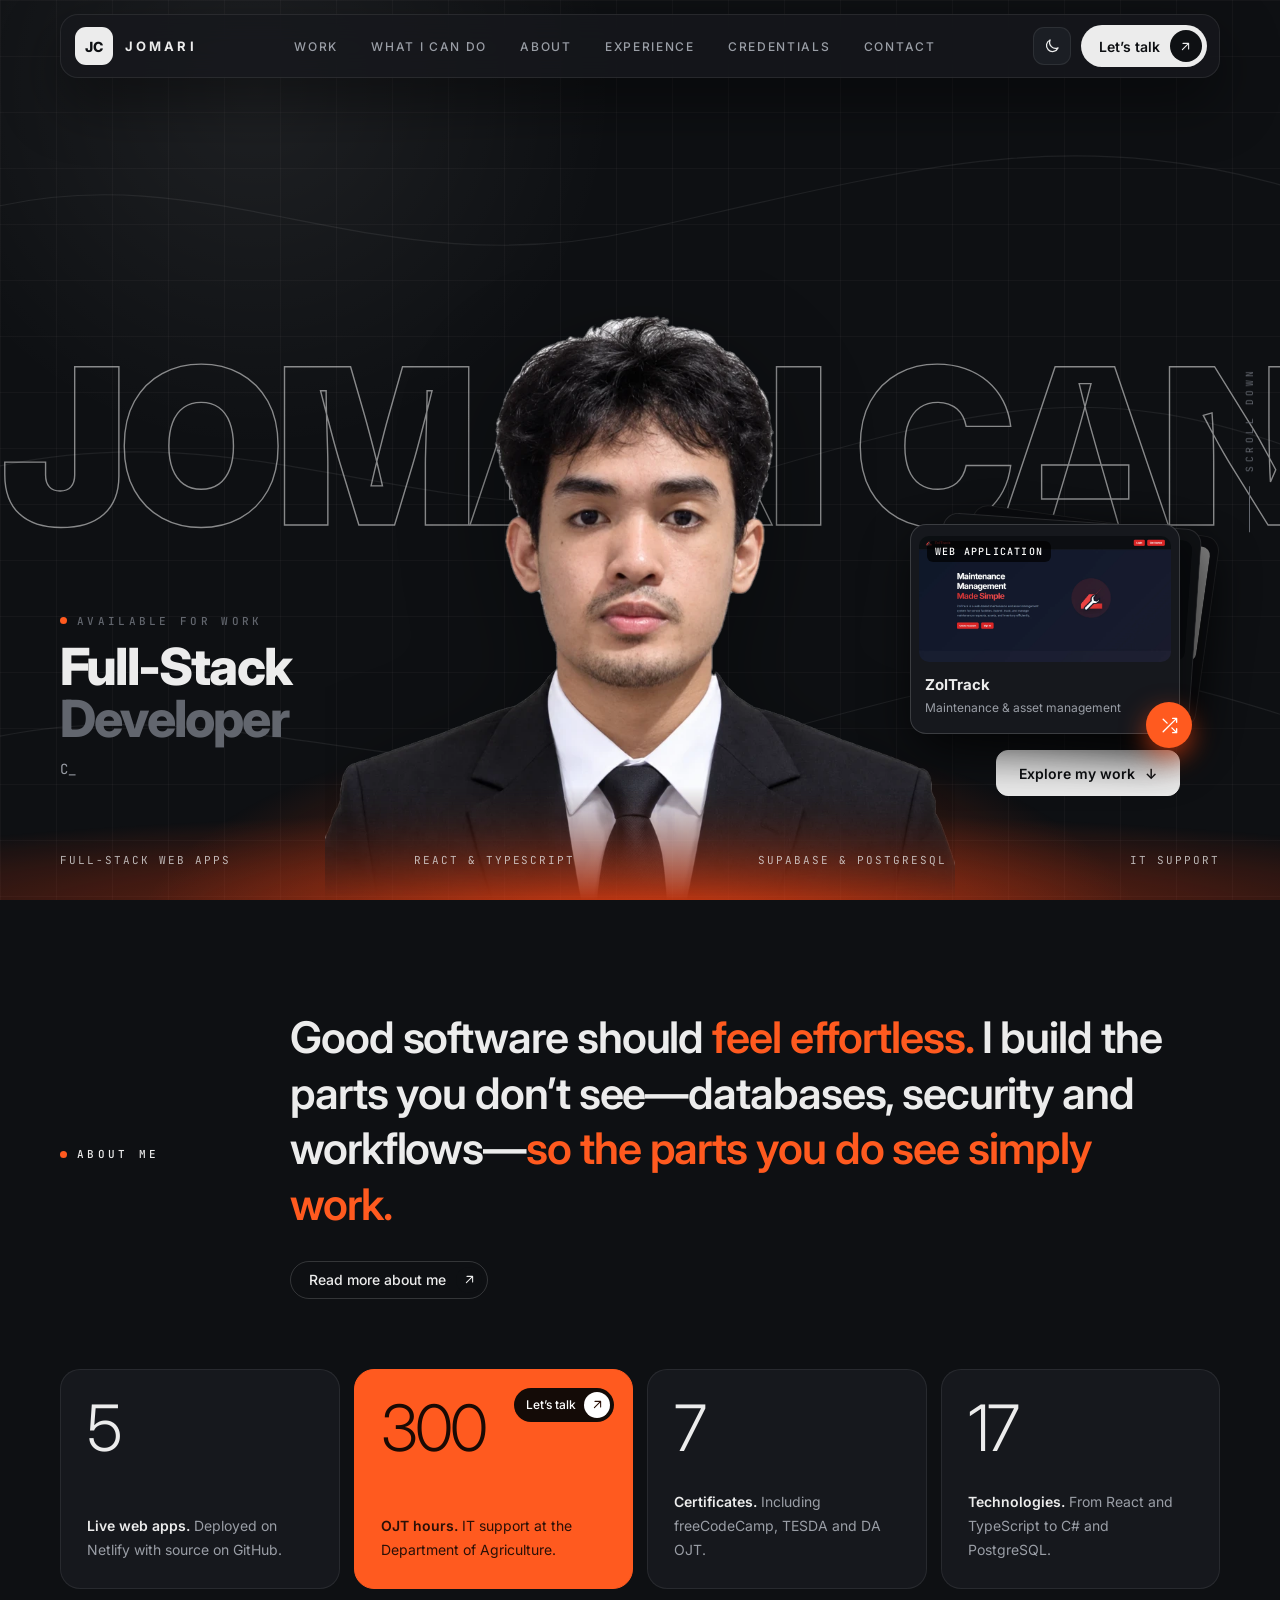
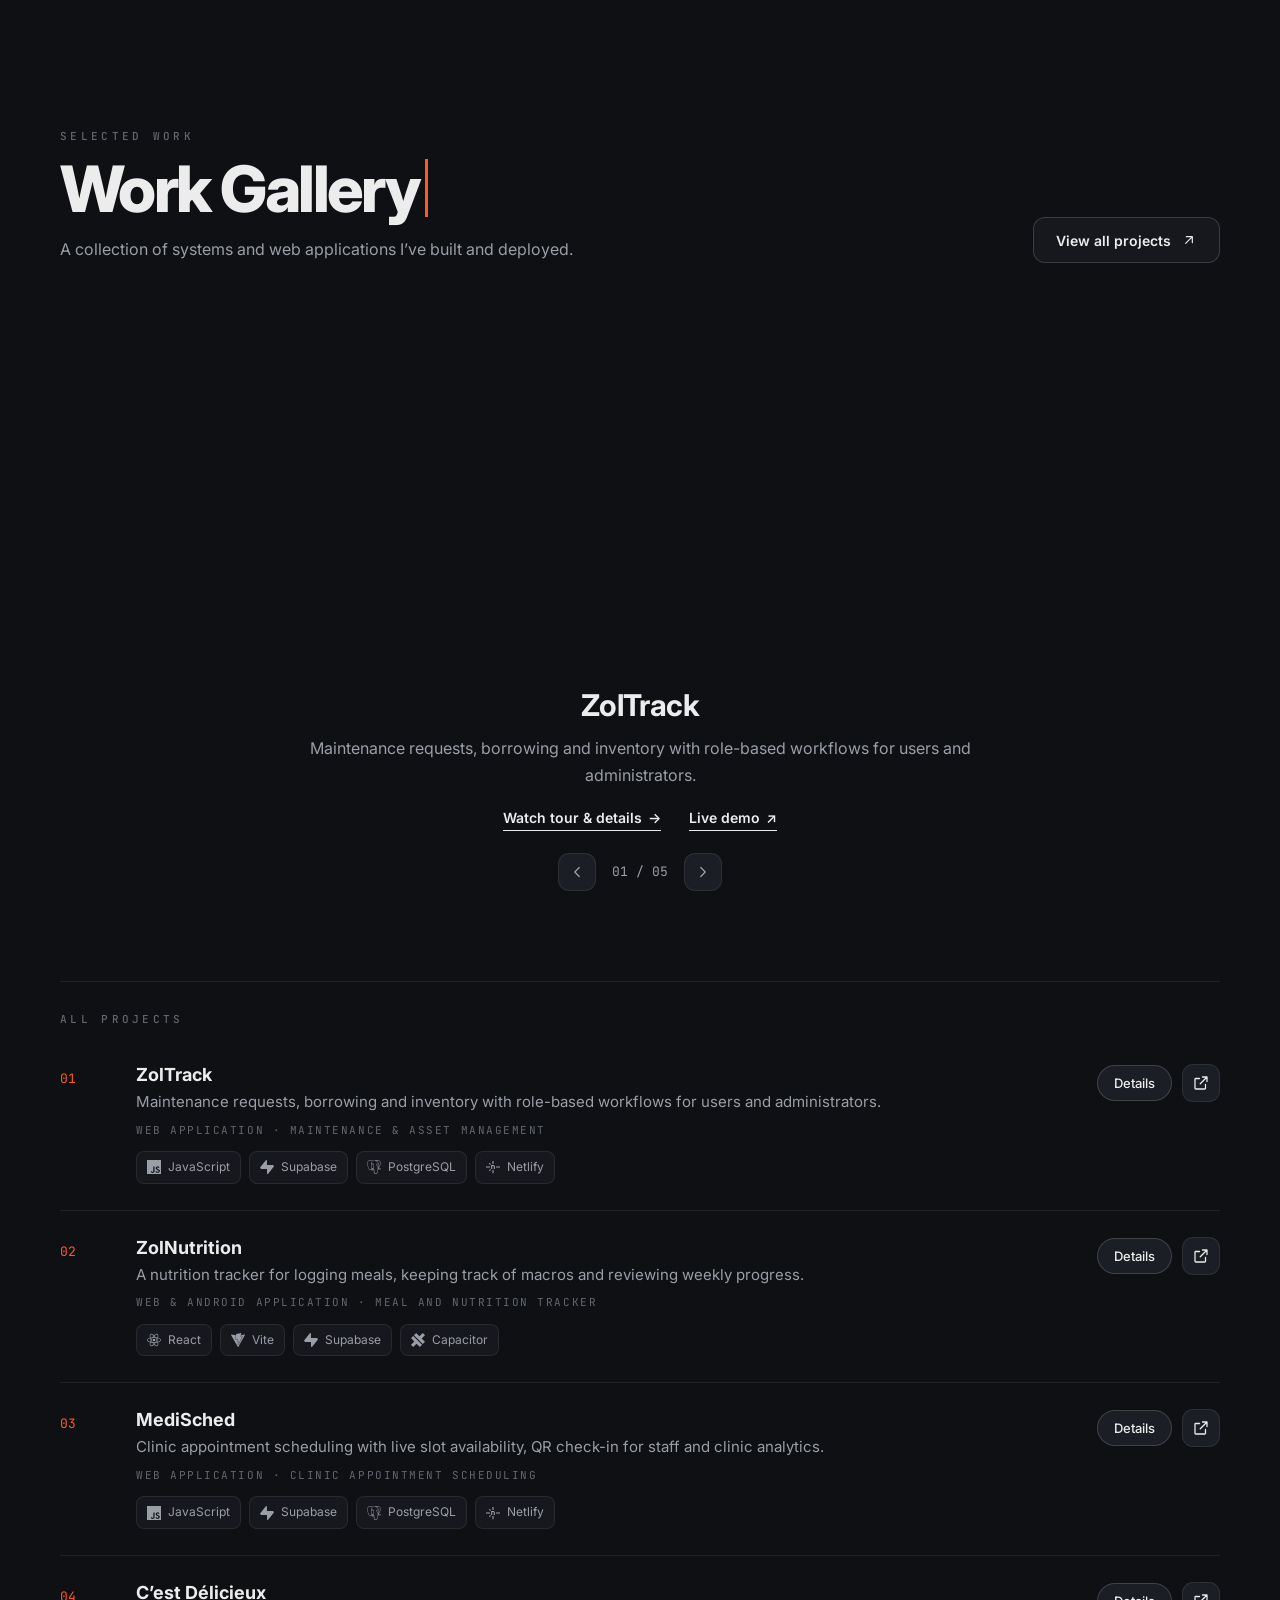
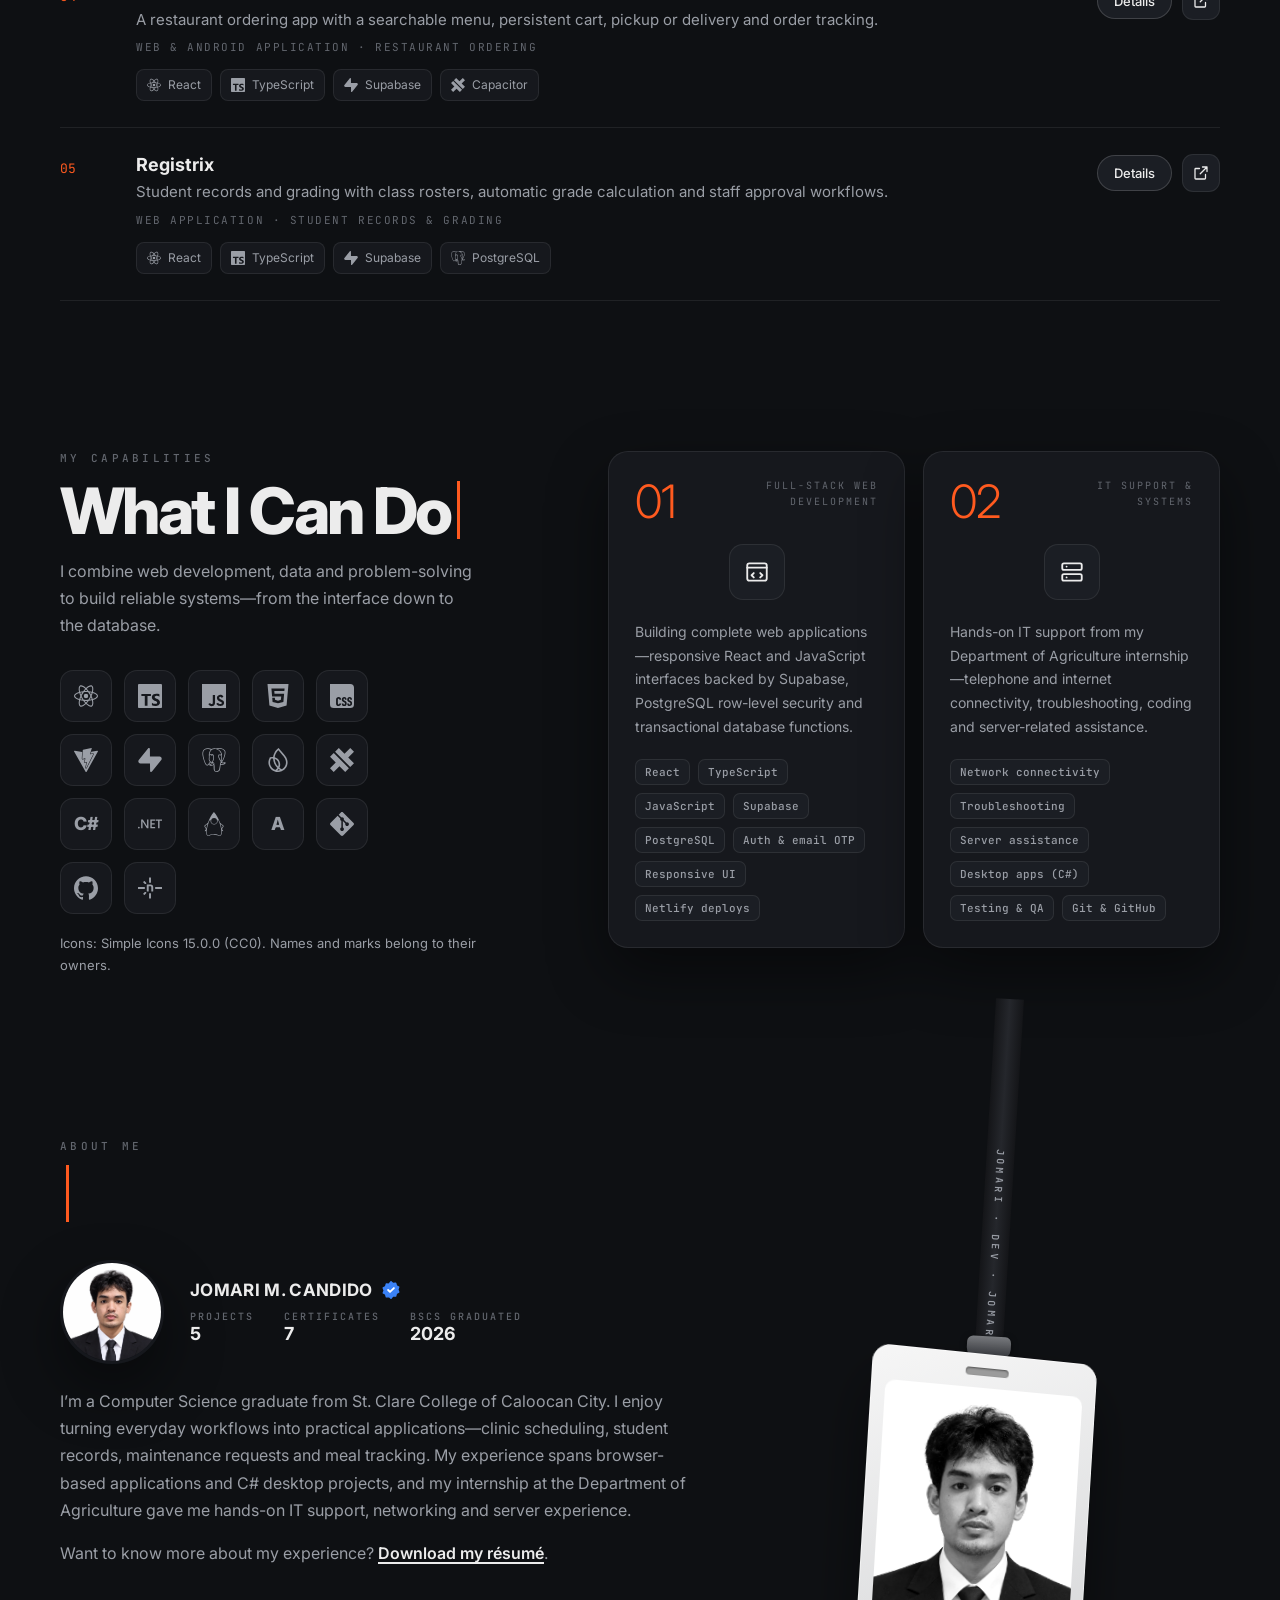
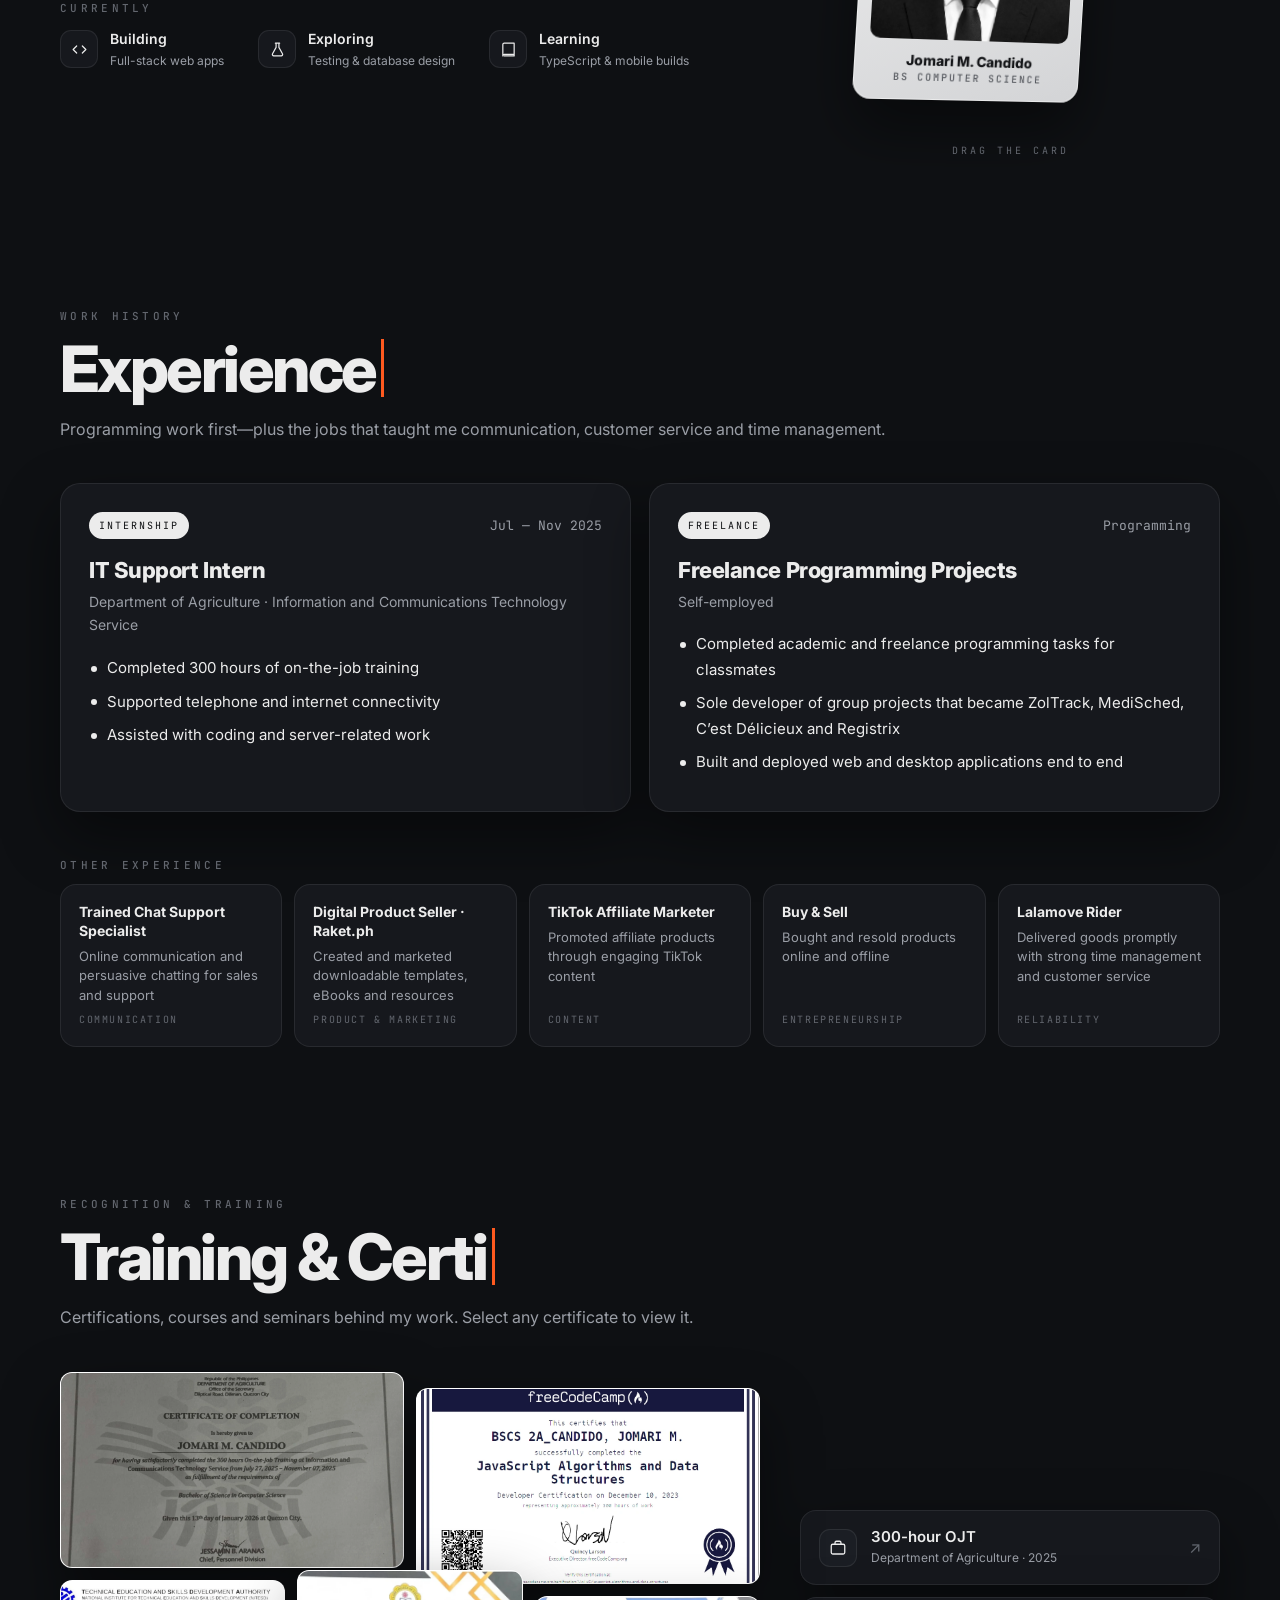
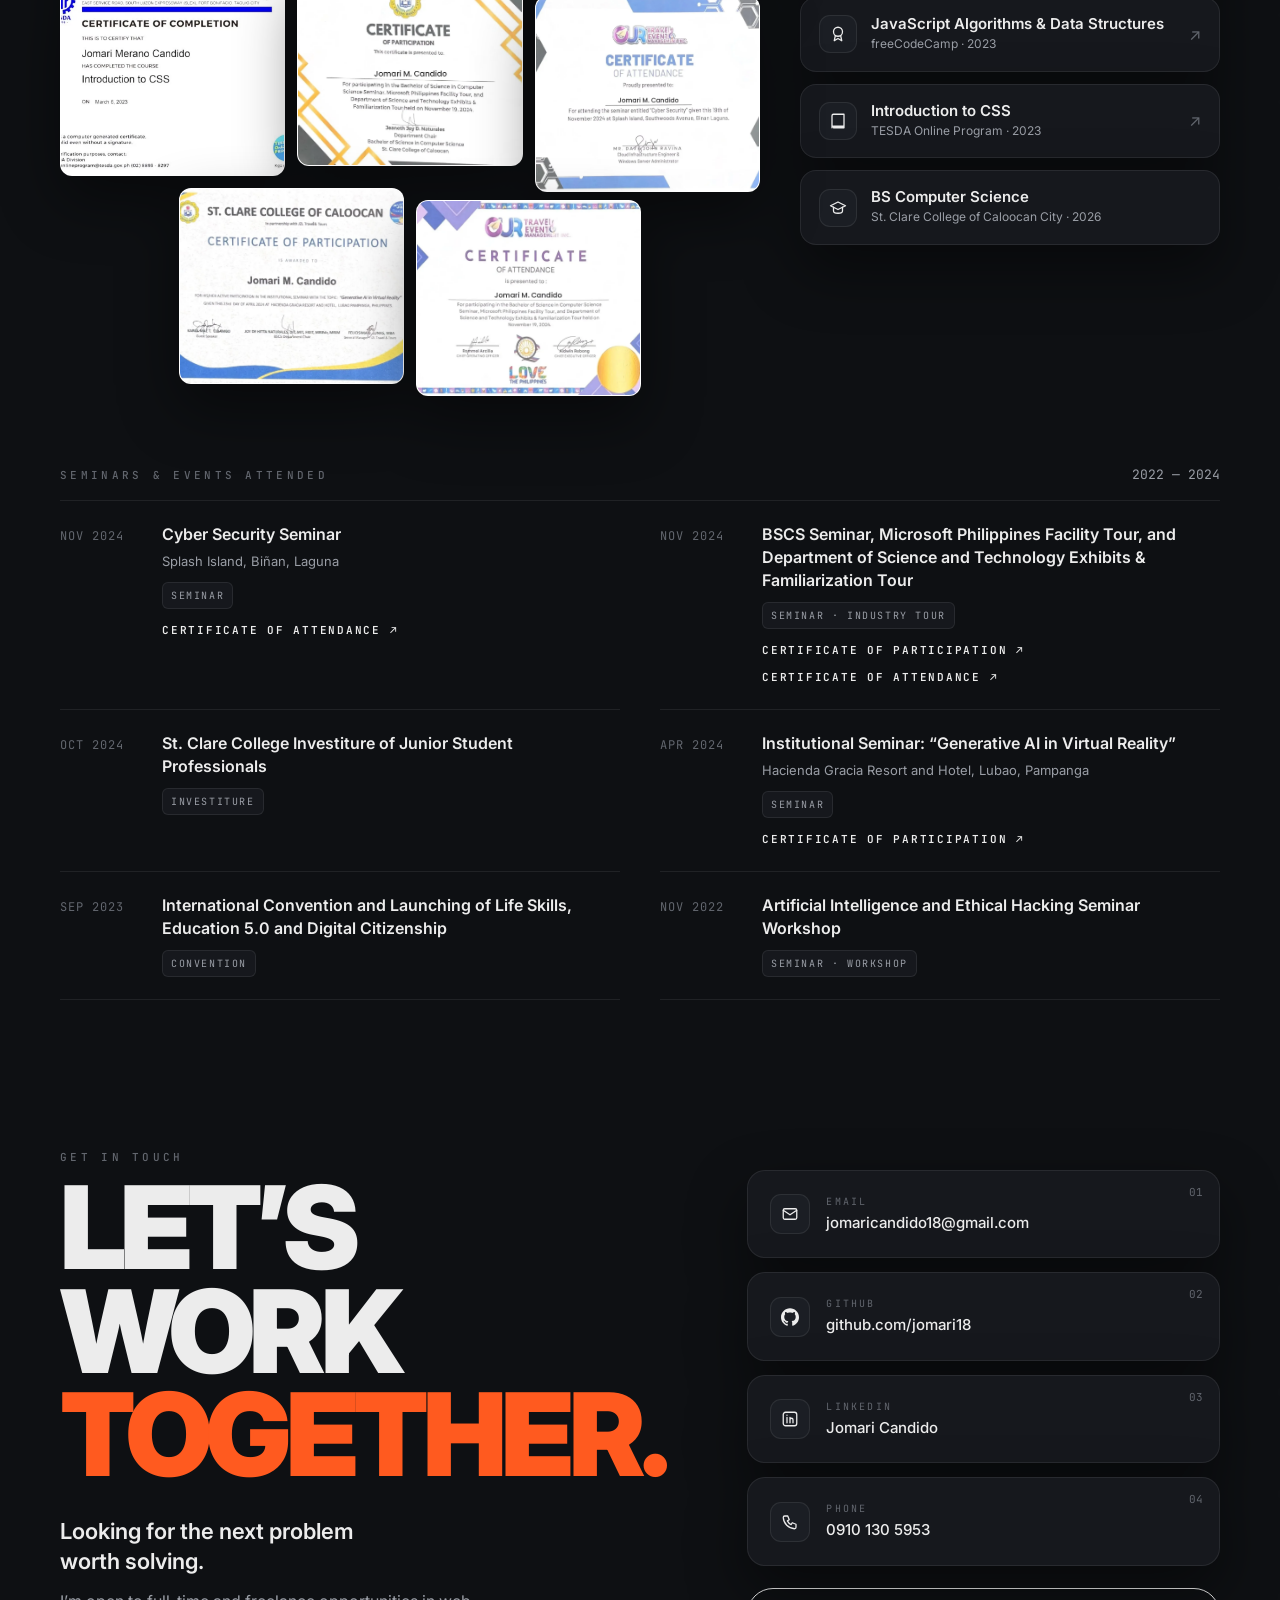
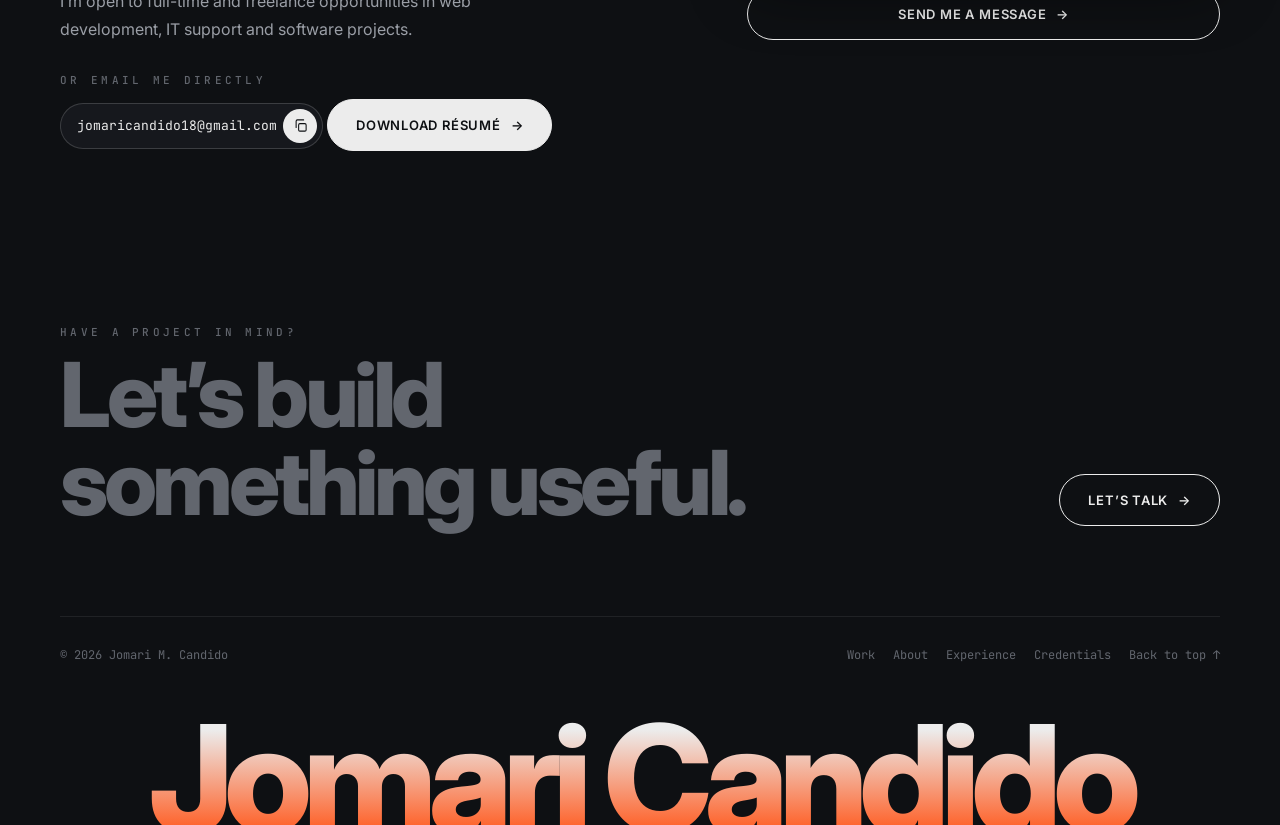
==== index.html @ 3679d5c7 "Mix in third inspiration Orange accent and hero glow, a shuffling project deck in the hero, a statem" ====
<!DOCTYPE html>
<html lang="en" data-theme="dark">
<head>
<meta charset="UTF-8">
<meta name="viewport" content="width=device-width,initial-scale=1">
<meta name="description" content="Jomari M. Candido — Computer Science graduate and full-stack web developer. Explore ZolTrack, ZolNutrition, MediSched, C’est Délicieux and Registrix.">
<meta name="theme-color" content="#0e1013">
<meta property="og:type" content="website">
<meta property="og:url" content="https://jomaricandido.netlify.app/">
<meta property="og:title" content="Jomari M. Candido · Developer Portfolio">
<meta property="og:description" content="Full-stack web developer. Five live web applications built with React, TypeScript, JavaScript and Supabase.">
<meta property="og:image" content="https://jomaricandido.netlify.app/assets/og-image.png">
<meta property="og:image:width" content="1200">
<meta property="og:image:height" content="630">
<meta property="og:image:alt" content="Jomari M. Candido, developer portfolio">
<meta name="twitter:card" content="summary_large_image">
<link rel="canonical" href="https://jomaricandido.netlify.app/">
<title>Jomari Candido · Developer Portfolio</title>
<link rel="icon" type="image/svg+xml" href="data:image/svg+xml,%3Csvg xmlns='http://www.w3.org/2000/svg' viewBox='0 0 64 64'%3E%3Crect width='64' height='64' rx='14' fill='%230e1013'/%3E%3Ctext x='32' y='42' text-anchor='middle' font-family='Arial Black,Arial' font-size='26' font-weight='900' fill='%23ececec'%3EJC%3C/text%3E%3C/svg%3E">
<link rel="preconnect" href="https://fonts.googleapis.com">
<link rel="preconnect" href="https://fonts.gstatic.com" crossorigin>
<link rel="stylesheet" href="https://fonts.googleapis.com/css2?family=Inter:wght@300;400;500;600;700;800;900&family=JetBrains+Mono:wght@400;500;600&display=swap">
<link rel="stylesheet" href="style.css">
<script src="boot.js"></script>
<script src="main.js" defer></script>
</head>
<body>
<a class="skip" href="#main">Skip to content</a>

<div class="intro" id="intro" aria-hidden="true">
  <div class="intro-icons">
    <span><svg viewBox="0 0 24 24"><path d="m8 7-5 5 5 5M16 7l5 5-5 5"/></svg></span>
    <span><svg viewBox="0 0 24 24"><circle cx="12" cy="8" r="4"/><path d="M4 21a8 8 0 0 1 16 0"/></svg></span>
    <span><svg viewBox="0 0 24 24"><circle cx="12" cy="12" r="9"/><path d="M3 12h18M12 3a14 14 0 0 1 0 18M12 3a14 14 0 0 0 0 18"/></svg></span>
  </div>
  <p class="intro-word">Welcome</p>
</div>

<div class="backdrop" aria-hidden="true">
  <svg class="waves" viewBox="0 0 1440 900" preserveAspectRatio="none">
    <path d="M-20 210C240 150 420 290 720 230S1200 120 1460 190"/>
    <path d="M-20 470C300 400 520 560 820 480S1240 380 1460 450"/>
    <path d="M-20 740C260 680 520 820 840 740S1220 650 1460 720"/>
  </svg>
</div>

<header class="nav-wrap">
  <nav class="nav" aria-label="Main navigation">
    <a class="brand" href="#home" aria-label="Jomari Candido, home"><span class="brand-mark">JC</span><span class="brand-name">Jomari</span></a>
    <div class="nav-links" id="nav-links">
      <a href="#work" data-nav="work">Work</a>
      <a href="#skills" data-nav="skills">What I Can Do</a>
      <a href="#about" data-nav="about">About</a>
      <a href="#experience" data-nav="experience">Experience</a>
      <a href="#credentials" data-nav="credentials">Credentials</a>
      <a href="#contact" data-nav="contact">Contact</a>
    </div>
    <div class="nav-actions">
      <button class="icon-btn" id="theme-toggle" type="button" aria-label="Switch to light theme">
        <svg class="sun" viewBox="0 0 24 24" aria-hidden="true"><circle cx="12" cy="12" r="4"/><path d="M12 2v2M12 20v2M4.9 4.9l1.4 1.4M17.7 17.7l1.4 1.4M2 12h2M20 12h2M4.9 19.1l1.4-1.4M17.7 6.3l1.4-1.4"/></svg>
        <svg class="moon" viewBox="0 0 24 24" aria-hidden="true"><path d="M20 14.5A8 8 0 0 1 9.5 4a8 8 0 1 0 10.5 10.5z"/></svg>
      </button>
      <button class="talk-btn" type="button" data-open-message>Let’s talk <span class="talk-arrow" aria-hidden="true"><svg viewBox="0 0 24 24"><path d="M7 17 17 7M8 7h9v9"/></svg></span></button>
      <button class="icon-btn menu-btn" id="menu-toggle" type="button" aria-label="Open menu" aria-expanded="false" aria-controls="nav-links"><svg viewBox="0 0 24 24" aria-hidden="true"><path d="M4 7h16M4 12h16M4 17h16"/></svg></button>
    </div>
  </nav>
</header>

<main id="main">

<section id="home" class="hero">
  <div class="marquee" aria-hidden="true">
    <div class="marquee-track"><span>JOMARI CANDIDO · FULL-STACK DEVELOPER · </span><span>JOMARI CANDIDO · FULL-STACK DEVELOPER · </span></div>
  </div>
  <img class="hero-portrait" src="assets/portrait-cutout.webp" width="900" height="900" alt="Portrait of Jomari Candido in formal attire" fetchpriority="high">
  <div class="hero-text">
    <p class="eyebrow status"><span class="dot" aria-hidden="true"></span>Available for work</p>
    <h1>Full-Stack<br><span class="dim">Developer</span></h1>
    <p class="typing mono" aria-label="Computer Science graduate"><span id="typed">Computer Science graduate</span><span class="caret" aria-hidden="true">_</span></p>
  </div>
  <div class="hero-side">
    <div class="deck" id="deck" aria-label="Featured projects">
      <div class="deck-stack" id="deck-stack"></div>
      <button class="deck-shuffle" type="button" id="deck-shuffle" aria-label="Show next project"><svg viewBox="0 0 24 24" aria-hidden="true"><path d="M16 3h5v5M4 20 21 3M21 16v5h-5M15 15l6 6M4 4l5 5"/></svg></button>
    </div>
    <a class="btn primary" href="#work">Explore my work <span aria-hidden="true">↓</span></a>
  </div>
  <ul class="hero-tags mono" aria-label="What I do">
    <li>Full-stack web apps</li><li>React &amp; TypeScript</li><li>Supabase &amp; PostgreSQL</li><li>IT support</li>
  </ul>
  <a class="scroll-down mono" href="#statement">Scroll down</a>
</section>

<section id="statement" class="statement wrap" aria-labelledby="statement-title">
  <div class="statement-grid">
    <p class="eyebrow dot-label"><span class="accent-dot" aria-hidden="true"></span>About me</p>
    <div>
      <h2 id="statement-title" class="statement-text reveal">Good software should <em>feel effortless.</em> I build the parts you don’t see—databases, security and workflows—<em>so the parts you do see simply work.</em></h2>
      <a class="pill-link reveal" href="#about">Read more about me <span class="talk-arrow small-arrow" aria-hidden="true"><svg viewBox="0 0 24 24"><path d="M7 17 17 7M8 7h9v9"/></svg></span></a>
    </div>
  </div>
  <div class="stat-tiles">
    <div class="tile reveal"><strong data-count="5">5</strong><span><b>Live web apps.</b> Deployed on Netlify with source on GitHub.</span></div>
    <div class="tile hot reveal"><strong data-count="300">300</strong><span><b>OJT hours.</b> IT support at the Department of Agriculture.</span><button class="tile-talk" type="button" data-open-message>Let’s talk <span class="talk-arrow small-arrow" aria-hidden="true"><svg viewBox="0 0 24 24"><path d="M7 17 17 7M8 7h9v9"/></svg></span></button></div>
    <div class="tile reveal"><strong data-count="7">7</strong><span><b>Certificates.</b> Including freeCodeCamp, TESDA and DA OJT.</span></div>
    <div class="tile reveal"><strong data-count="17">17</strong><span><b>Technologies.</b> From React and TypeScript to C# and PostgreSQL.</span></div>
  </div>
</section>

<section id="work" class="section wrap">
  <div class="head-row">
    <div>
      <p class="eyebrow">Selected work</p>
      <h2 class="type-title" data-type>Work Gallery</h2>
      <p class="muted">A collection of systems and web applications I’ve built and deployed.</p>
    </div>
    <a class="btn" href="#all-projects">View all projects <svg viewBox="0 0 24 24" aria-hidden="true"><path d="M7 17 17 7M8 7h9v9"/></svg></a>
  </div>

  <div class="coverflow" id="coverflow" role="region" aria-roledescription="carousel" aria-label="Featured projects">
    <div class="cf-stage" id="cf-stage" role="group" aria-label="Choose a project">
      <button type="button" class="cf-card" data-index="0" aria-label="Show ZolTrack"><img src="assets/projects/zoltrack.webp" width="1600" height="800" alt=""></button>
      <button type="button" class="cf-card" data-index="1" aria-label="Show ZolNutrition"><img src="assets/projects/zolnutrition.webp" width="1600" height="800" alt=""></button>
      <button type="button" class="cf-card" data-index="2" aria-label="Show MediSched"><img src="assets/projects/medisched.webp" width="1600" height="800" alt=""></button>
      <button type="button" class="cf-card" data-index="3" aria-label="Show C’est Délicieux"><img src="assets/projects/cest-delicieux.webp" width="1600" height="800" alt=""></button>
      <button type="button" class="cf-card" data-index="4" aria-label="Show Registrix"><img src="assets/projects/registrix.webp" width="1600" height="800" alt=""></button>
    </div>
    <div class="cf-info" aria-live="polite">
      <h3 id="cf-title">ZolTrack</h3>
      <p id="cf-summary">Maintenance requests, borrowing and inventory with role-based workflows for users and administrators.</p>
      <div class="cf-actions">
        <button class="text-btn" type="button" id="cf-details">Watch tour &amp; details <span aria-hidden="true">→</span></button>
        <a class="text-btn" id="cf-live" href="https://zoltrack.netlify.app" target="_blank" rel="noopener">Live demo <span aria-hidden="true">↗</span></a>
      </div>
      <div class="cf-nav"><button type="button" class="icon-btn" id="cf-prev" aria-label="Previous project"><svg viewBox="0 0 24 24" aria-hidden="true"><path d="m15 6-6 6 6 6"/></svg></button><span class="mono" id="cf-count">01 / 05</span><button type="button" class="icon-btn" id="cf-next" aria-label="Next project"><svg viewBox="0 0 24 24" aria-hidden="true"><path d="m9 6 6 6-6 6"/></svg></button></div>
    </div>
  </div>

  <div class="project-list" id="all-projects">
    <p class="eyebrow">All projects</p>

    <article class="project-row" data-project="zoltrack" data-video="assets/videos/zoltrack.webm">
      <span class="row-num mono">01</span>
      <div class="row-body">
        <h3>ZolTrack</h3>
        <p class="row-summary">Maintenance requests, borrowing and inventory with role-based workflows for users and administrators.</p>
        <p class="row-meta mono">Web application · Maintenance &amp; asset management</p>
        <ul class="row-tech" aria-label="Technologies"><li><span class="icon" data-icon="javascript"></span>JavaScript</li><li><span class="icon" data-icon="supabase"></span>Supabase</li><li><span class="icon" data-icon="postgresql"></span>PostgreSQL</li><li><span class="icon" data-icon="netlify"></span>Netlify</li></ul>
      </div>
      <div class="row-actions"><button class="pill-btn" type="button" data-details>Details</button><a class="icon-btn" href="https://zoltrack.netlify.app" target="_blank" rel="noopener" aria-label="Open ZolTrack live demo"><svg viewBox="0 0 24 24" aria-hidden="true"><path d="M14 4h6v6M20 4l-9 9M18 14v5a1 1 0 0 1-1 1H5a1 1 0 0 1-1-1V7a1 1 0 0 1 1-1h5"/></svg></a></div>
      <template>
        <img src="assets/projects/zoltrack.webp" alt="ZolTrack maintenance and asset management landing page">
        <p class="detail-kicker">Web application · Maintenance &amp; asset management</p>
        <div class="case"><h4>The problem</h4><p>School facilities tracked maintenance requests, borrowed equipment and inventory informally, so it was hard to see what was pending, who had which item and how much stock was left.</p></div>
        <div class="case"><h4>What I built</h4><p>A role-based web system for users, admins and super admins: maintenance requests with server-generated IDs, inventory and borrowing with approval and return handling, in-app notifications, an audit log, dashboard charts and CSV reports.</p></div>
        <div class="case"><h4>The hard part</h4><p>Keeping stock correct. Completing a maintenance job and deducting the parts it used happen in one atomic PostgreSQL function, admin actions are re-checked on the server with row-level security, and verification documents live in a private storage bucket.</p></div>
        <div class="case"><h4>Result</h4><p>It started as FixIt Clare, the group thesis project I developed alone at St. Clare College, and is now ZolTrack v9—live with email OTP sign-up, account approval and code-based password recovery.</p></div>
        <ul data-features><li>Role-based workflows for User, Admin and Super Admin accounts</li><li>Maintenance request tracking and inventory &amp; borrowing workflows</li><li>Account approvals with email OTP and code-based password recovery</li><li>Private verification-document storage with controlled access</li></ul>
        <ul data-tech><li>JavaScript</li><li>Supabase</li><li>PostgreSQL</li><li>Netlify</li></ul>
        <p data-links><a href="https://zoltrack.netlify.app">Live demo</a><a href="https://github.com/jomari18/zoltrack">Source code</a></p>
      </template>
    </article>

    <article class="project-row" data-project="zolnutrition" data-video="assets/videos/zolnutrition.webm">
      <span class="row-num mono">02</span>
      <div class="row-body">
        <h3>ZolNutrition</h3>
        <p class="row-summary">A nutrition tracker for logging meals, keeping track of macros and reviewing weekly progress.</p>
        <p class="row-meta mono">Web &amp; Android application · Meal and nutrition tracker</p>
        <ul class="row-tech" aria-label="Technologies"><li><span class="icon" data-icon="react"></span>React</li><li><span class="icon" data-icon="vite"></span>Vite</li><li><span class="icon" data-icon="supabase"></span>Supabase</li><li><span class="icon" data-icon="capacitor"></span>Capacitor</li></ul>
      </div>
      <div class="row-actions"><button class="pill-btn" type="button" data-details>Details</button><a class="icon-btn" href="https://zolnutrition.netlify.app" target="_blank" rel="noopener" aria-label="Open ZolNutrition live demo"><svg viewBox="0 0 24 24" aria-hidden="true"><path d="M14 4h6v6M20 4l-9 9M18 14v5a1 1 0 0 1-1 1H5a1 1 0 0 1-1-1V7a1 1 0 0 1 1-1h5"/></svg></a></div>
      <template>
        <img src="assets/projects/zolnutrition.webp" alt="ZolNutrition meal tracker sign-in page">
        <p class="detail-kicker">Web &amp; Android application · Meal and nutrition tracker</p>
        <div class="case"><h4>The problem</h4><p>General calorie apps did not fit a training routine, where targets differ between training days and rest days and progress is judged week by week.</p></div>
        <div class="case"><h4>What I built</h4><p>A React and Vite tracker with daily calorie and macro targets, meal logging, saved meals, food search, a seven-day review and weight trends—plus an Android build packaged with Capacitor.</p></div>
        <div class="case"><h4>The hard part</h4><p>Keeping the numbers honest: targets switch between training and rest days, unlogged days show a dash instead of zero, and averages count only the days that were actually logged.</p></div>
        <div class="case"><h4>Result</h4><p>A live web app and Android build with OTP sign-up and password recovery, covered by 37 automated tests and 28 browser checks for the recovery flow.</p></div>
        <ul data-features><li>Meal logging and saved meals</li><li>Training and rest-day calorie and macro targets</li><li>Seven-day review with weight trends</li><li>Desktop sidebar and mobile bottom navigation</li></ul>
        <ul data-tech><li>React</li><li>Vite</li><li>Supabase</li><li>Capacitor</li></ul>
        <p data-links><a href="https://zolnutrition.netlify.app">Live demo</a><a href="https://github.com/jomari18/zolnutrition">Source code</a></p>
      </template>
    </article>

    <article class="project-row" data-project="medisched" data-video="assets/videos/medisched.webm">
      <span class="row-num mono">03</span>
      <div class="row-body">
        <h3>MediSched</h3>
        <p class="row-summary">Clinic appointment scheduling with live slot availability, QR check-in for staff and clinic analytics.</p>
        <p class="row-meta mono">Web application · Clinic appointment scheduling</p>
        <ul class="row-tech" aria-label="Technologies"><li><span class="icon" data-icon="javascript"></span>JavaScript</li><li><span class="icon" data-icon="supabase"></span>Supabase</li><li><span class="icon" data-icon="postgresql"></span>PostgreSQL</li><li><span class="icon" data-icon="netlify"></span>Netlify</li></ul>
      </div>
      <div class="row-actions"><button class="pill-btn" type="button" data-details>Details</button><a class="icon-btn" href="https://mymedisched.netlify.app" target="_blank" rel="noopener" aria-label="Open MediSched live demo"><svg viewBox="0 0 24 24" aria-hidden="true"><path d="M14 4h6v6M20 4l-9 9M18 14v5a1 1 0 0 1-1 1H5a1 1 0 0 1-1-1V7a1 1 0 0 1 1-1h5"/></svg></a></div>
      <template>
        <img src="assets/projects/medisched.webp" alt="MediSched clinic appointment landing page with a calendar and stethoscope">
        <p class="detail-kicker">Web application · Clinic appointment scheduling</p>
        <div class="case"><h4>The problem</h4><p>Hand-booked clinic appointments risk double bookings, and staff need a reliable way to know which patients have actually arrived.</p></div>
        <div class="case"><h4>What I built</h4><p>Patient booking with live available slots, history and cancellation, plus a private staff workspace with the daily schedule, QR check-in, consultation progress and clinic analytics. Confirmation emails are sent from a Supabase Edge Function.</p></div>
        <div class="case"><h4>The hard part</h4><p>Preventing double bookings even when two people book the same slot at the same moment. A PostgreSQL exclusion constraint rejects overlapping visits per doctor, clinic hours are enforced in the database, and retries reuse a request ID so a lost response never creates a duplicate.</p></div>
        <div class="case"><h4>Result</h4><p>Rebuilt from the original Firebase academic project—which I developed alone—into a live Supabase app with 59 unit tests plus PostgreSQL integration tests.</p></div>
        <ul data-features><li>Available slots, booking, history and cancellation</li><li>Expiring QR passes with staff camera or manual check-in</li><li>Staff schedule, consultation progress and clinic analytics</li><li>Email OTP sign-up and password recovery</li></ul>
        <ul data-tech><li>JavaScript</li><li>Supabase</li><li>PostgreSQL</li><li>Edge Functions</li><li>Netlify</li></ul>
        <p data-links><a href="https://mymedisched.netlify.app">Live demo</a><a href="https://github.com/jomari18/MediSched">Source code</a></p>
      </template>
    </article>

    <article class="project-row" data-project="cest-delicieux" data-video="assets/videos/cestdelicieux.webm">
      <span class="row-num mono">04</span>
      <div class="row-body">
        <h3>C’est Délicieux</h3>
        <p class="row-summary">A restaurant ordering app with a searchable menu, persistent cart, pickup or delivery and order tracking.</p>
        <p class="row-meta mono">Web &amp; Android application · Restaurant ordering</p>
        <ul class="row-tech" aria-label="Technologies"><li><span class="icon" data-icon="react"></span>React</li><li><span class="icon" data-icon="typescript"></span>TypeScript</li><li><span class="icon" data-icon="supabase"></span>Supabase</li><li><span class="icon" data-icon="capacitor"></span>Capacitor</li></ul>
      </div>
      <div class="row-actions"><button class="pill-btn" type="button" data-details>Details</button><a class="icon-btn" href="https://cestdelicieux.netlify.app" target="_blank" rel="noopener" aria-label="Open C’est Délicieux live demo"><svg viewBox="0 0 24 24" aria-hidden="true"><path d="M14 4h6v6M20 4l-9 9M18 14v5a1 1 0 0 1-1 1H5a1 1 0 0 1-1-1V7a1 1 0 0 1 1-1h5"/></svg></a></div>
      <template>
        <img src="assets/projects/cest-delicieux.webp" alt="C’est Délicieux supper club home page with a candlelit dining room">
        <p class="detail-kicker">Web &amp; Android application · Restaurant ordering</p>
        <div class="case"><h4>The problem</h4><p>The original academic project was a static food website: it could show a menu, but real ordering needs accounts, current prices, delivery fees and a way for staff to track orders.</p></div>
        <div class="case"><h4>What I built</h4><p>A React and TypeScript ordering app with a searchable 25-dish menu, a persistent cart, pickup or delivery checkout, order history, a staff dashboard for order progress and menu editing, and an Android build.</p></div>
        <div class="case"><h4>The hard part</h4><p>Placing orders safely. Orders are created in one transaction using current prices and saved as unchangeable snapshots, identical retries are recognised, and delivery fees come from server-side road distance (₱15/km, ₱50 minimum) with quotes that expire after five minutes.</p></div>
        <div class="case"><h4>Result</h4><p>A live web app and Android build, covered by 79 automated tests and browser checks on desktop and mobile.</p></div>
        <ul data-features><li>Menu search and a persistent cart</li><li>Pickup or delivery with distance-based fees</li><li>Order history, cancellation and staff order progress</li><li>Email verification and code-based password recovery</li></ul>
        <ul data-tech><li>React</li><li>TypeScript</li><li>Supabase</li><li>Capacitor</li></ul>
        <p data-links><a href="https://cestdelicieux.netlify.app">Live demo</a><a href="https://github.com/jomari18/CestDelicieux">Source code</a></p>
      </template>
    </article>

    <article class="project-row" data-project="registrix" data-video="assets/videos/registrix.webm">
      <span class="row-num mono">05</span>
      <div class="row-body">
        <h3>Registrix</h3>
        <p class="row-summary">Student records and grading with class rosters, automatic grade calculation and staff approval workflows.</p>
        <p class="row-meta mono">Web application · Student records &amp; grading</p>
        <ul class="row-tech" aria-label="Technologies"><li><span class="icon" data-icon="react"></span>React</li><li><span class="icon" data-icon="typescript"></span>TypeScript</li><li><span class="icon" data-icon="supabase"></span>Supabase</li><li><span class="icon" data-icon="postgresql"></span>PostgreSQL</li></ul>
      </div>
      <div class="row-actions"><button class="pill-btn" type="button" data-details>Details</button><a class="icon-btn" href="https://registrix.netlify.app" target="_blank" rel="noopener" aria-label="Open Registrix live demo"><svg viewBox="0 0 24 24" aria-hidden="true"><path d="M14 4h6v6M20 4l-9 9M18 14v5a1 1 0 0 1-1 1H5a1 1 0 0 1-1-1V7a1 1 0 0 1 1-1h5"/></svg></a></div>
      <template>
        <img src="assets/projects/registrix.webp" alt="Registrix student records sign-in page">
        <p class="detail-kicker">Web application · Student records &amp; grading</p>
        <div class="case"><h4>The problem</h4><p>The original student-records project was a C# Windows Forms app backed by Microsoft Access, so it ran on a single PC and could not safely share records between administrators, registrars and teachers.</p></div>
        <div class="case"><h4>What I built</h4><p>A React, TypeScript and Supabase web app with staff account approval, teacher class assignments, multiple class enrollments per student, six grading scores per enrollment and archive and restore.</p></div>
        <div class="case"><h4>The hard part</h4><p>Grading rules that never guess. The General Average is calculated on the server, partial scores stay Incomplete, empty values stay empty while zero remains a valid score, and stale edits are rejected instead of overwriting newer work.</p></div>
        <div class="case"><h4>Result</h4><p>A live web app covered by 53 unit tests, database regression tests and Playwright browser audits across desktop, tablet and mobile.</p></div>
        <ul data-features><li>One student identity across multiple class enrollments</li><li>Automatic General Average and Incomplete handling</li><li>Administrator approval and teacher class assignments</li><li>Archive and restore with stale-edit protection</li></ul>
        <ul data-tech><li>React</li><li>TypeScript</li><li>Supabase</li><li>PostgreSQL</li></ul>
        <p data-links><a href="https://registrix.netlify.app">Live demo</a><a href="https://github.com/jomari18/Registrix">Source code</a></p>
      </template>
    </article>
  </div>
</section>

<section id="skills" class="section wrap">
  <div class="skills">
    <div class="skills-intro">
      <p class="eyebrow">My capabilities</p>
      <h2 class="type-title" data-type>What I Can Do</h2>
      <p class="muted">I combine web development, data and problem-solving to build reliable systems—from the interface down to the database.</p>
      <ul class="tool-grid" aria-label="Technologies I use">
        <li style="--brand:#61dafb" title="React"><span class="icon" data-icon="react"></span><span class="visually-hidden">React</span></li>
        <li style="--brand:#3178c6" title="TypeScript"><span class="icon" data-icon="typescript"></span><span class="visually-hidden">TypeScript</span></li>
        <li style="--brand:#f7df1e" title="JavaScript"><span class="icon" data-icon="javascript"></span><span class="visually-hidden">JavaScript</span></li>
        <li style="--brand:#e34f26" title="HTML"><span class="icon" data-icon="html5"></span><span class="visually-hidden">HTML</span></li>
        <li style="--brand:#663399" title="CSS"><span class="icon" data-icon="css"></span><span class="visually-hidden">CSS</span></li>
        <li style="--brand:#9135ff" title="Vite"><span class="icon" data-icon="vite"></span><span class="visually-hidden">Vite</span></li>
        <li style="--brand:#3fcf8e" title="Supabase"><span class="icon" data-icon="supabase"></span><span class="visually-hidden">Supabase</span></li>
        <li style="--brand:#4169e1" title="PostgreSQL"><span class="icon" data-icon="postgresql"></span><span class="visually-hidden">PostgreSQL</span></li>
        <li style="--brand:#ffca28" title="Firebase"><span class="icon" data-icon="firebase"></span><span class="visually-hidden">Firebase</span></li>
        <li style="--brand:#119eff" title="Capacitor"><span class="icon" data-icon="capacitor"></span><span class="visually-hidden">Capacitor</span></li>
        <li style="--brand:#9b4f96" title="C#"><span class="glyph" aria-hidden="true">C#</span><span class="visually-hidden">C#</span></li>
        <li style="--brand:#512bd4" title=".NET / Windows Forms"><span class="icon" data-icon="dotnet"></span><span class="visually-hidden">.NET / Windows Forms</span></li>
        <li style="--brand:#ed8b00" title="Java"><span class="icon" data-icon="openjdk"></span><span class="visually-hidden">Java</span></li>
        <li style="--brand:#a4373a" title="Microsoft Access"><span class="glyph" aria-hidden="true">A</span><span class="visually-hidden">Microsoft Access</span></li>
        <li style="--brand:#f05032" title="Git"><span class="icon" data-icon="git"></span><span class="visually-hidden">Git</span></li>
        <li style="--brand:#8a8a8a" title="GitHub"><span class="icon" data-icon="github"></span><span class="visually-hidden">GitHub</span></li>
        <li style="--brand:#00c7b7" title="Netlify"><span class="icon" data-icon="netlify"></span><span class="visually-hidden">Netlify</span></li>
      </ul>
      <p class="credit muted small">Icons: Simple Icons 15.0.0 (CC0). Names and marks belong to their owners.</p>
    </div>
    <div class="cap-cards">
      <article class="cap-card reveal">
        <div class="cap-top"><span class="cap-num">01</span><span class="cap-label mono">Full-stack web<br>development</span></div>
        <div class="cap-icon"><svg viewBox="0 0 24 24" aria-hidden="true"><rect x="3" y="4" width="18" height="16" rx="2"/><path d="M3 8h18M9 13l-2 2 2 2M15 13l2 2-2 2"/></svg></div>
        <p>Building complete web applications—responsive React and JavaScript interfaces backed by Supabase, PostgreSQL row-level security and transactional database functions.</p>
        <ul class="tags"><li>React</li><li>TypeScript</li><li>JavaScript</li><li>Supabase</li><li>PostgreSQL</li><li>Auth &amp; email OTP</li><li>Responsive UI</li><li>Netlify deploys</li></ul>
      </article>
      <article class="cap-card reveal">
        <div class="cap-top"><span class="cap-num">02</span><span class="cap-label mono">IT support &amp;<br>systems</span></div>
        <div class="cap-icon"><svg viewBox="0 0 24 24" aria-hidden="true"><rect x="3" y="4" width="18" height="6" rx="1.5"/><rect x="3" y="14" width="18" height="6" rx="1.5"/><path d="M7 7h.01M7 17h.01"/></svg></div>
        <p>Hands-on IT support from my Department of Agriculture internship—telephone and internet connectivity, troubleshooting, coding and server-related assistance.</p>
        <ul class="tags"><li>Network connectivity</li><li>Troubleshooting</li><li>Server assistance</li><li>Desktop apps (C#)</li><li>Testing &amp; QA</li><li>Git &amp; GitHub</li></ul>
      </article>
    </div>
  </div>
</section>

<section id="about" class="section wrap">
  <div class="about">
    <div class="about-copy">
      <p class="eyebrow">About me</p>
      <h2 class="type-title rotating"><span class="visually-hidden">Problem Solver, Web Developer, Lifelong Learner</span><span aria-hidden="true" id="trait">Problem Solver</span><span class="title-caret" aria-hidden="true"></span></h2>
      <div class="profile">
        <img class="profile-avatar" src="assets/portrait.webp" width="900" height="900" alt="" loading="lazy">
        <div>
          <p class="profile-name">JOMARI M. CANDIDO <svg class="verified" viewBox="0 0 24 24" aria-label="Verified"><path d="M12 2l2.4 2.1 3.2-.3.9 3.1 2.8 1.6-1.1 3 1.1 3-2.8 1.6-.9 3.1-3.2-.3L12 22l-2.4-2.1-3.2.3-.9-3.1-2.8-1.6 1.1-3-1.1-3 2.8-1.6.9-3.1 3.2.3z"/><path class="tick" d="m8.5 12 2.3 2.3 4.7-4.6"/></svg></p>
          <dl class="profile-stats">
            <div><dt>Projects</dt><dd data-count="5">5</dd></div>
            <div><dt>Certificates</dt><dd data-count="7">7</dd></div>
            <div><dt>BSCS graduated</dt><dd>2026</dd></div>
          </dl>
        </div>
      </div>
      <p class="bio">I’m a Computer Science graduate from St. Clare College of Caloocan City. I enjoy turning everyday workflows into practical applications—clinic scheduling, student records, maintenance requests and meal tracking. My experience spans browser-based applications and C# desktop projects, and my internship at the Department of Agriculture gave me hands-on IT support, networking and server experience.</p>
      <p class="bio">Want to know more about my experience? <a class="strong-link" href="assets/Jomari-Candido-Resume.pdf" download>Download my résumé</a>.</p>
      <p class="eyebrow currently-label">Currently</p>
      <ul class="currently">
        <li><span class="cur-icon"><svg viewBox="0 0 24 24" aria-hidden="true"><path d="m8 7-5 5 5 5M16 7l5 5-5 5"/></svg></span><span><strong>Building</strong><small>Full-stack web apps</small></span></li>
        <li><span class="cur-icon"><svg viewBox="0 0 24 24" aria-hidden="true"><path d="M9 3h6M10 3v6l-5 9a2 2 0 0 0 1.7 3h10.6A2 2 0 0 0 19 18l-5-9V3"/></svg></span><span><strong>Exploring</strong><small>Testing &amp; database design</small></span></li>
        <li><span class="cur-icon"><svg viewBox="0 0 24 24" aria-hidden="true"><path d="M4 19.5V5a2 2 0 0 1 2-2h14v16H6a2 2 0 0 0-2 2zM20 19v2H6"/></svg></span><span><strong>Learning</strong><small>TypeScript &amp; mobile builds</small></span></li>
      </ul>
    </div>

    <div class="lanyard-zone" id="lanyard-zone">
      <div class="lanyard" id="lanyard">
        <div class="strap" aria-hidden="true"><span>JOMARI · DEV · JOMARI · DEV · JOMARI · DEV · JOMARI · DEV</span></div>
        <div class="clip" aria-hidden="true"></div>
        <figure class="badge" id="badge">
          <div class="badge-hole" aria-hidden="true"></div>
          <img src="assets/portrait.webp" width="900" height="900" alt="ID card photo of Jomari Candido" draggable="false" loading="lazy">
          <figcaption><strong>Jomari M. Candido</strong><span>BS Computer Science</span></figcaption>
        </figure>
      </div>
      <p class="drag-hint mono" aria-hidden="true">drag the card</p>
    </div>
  </div>
</section>

<section id="experience" class="section wrap">
  <p class="eyebrow">Work history</p>
  <h2 class="type-title" data-type>Experience</h2>
  <p class="muted lead-sm">Programming work first—plus the jobs that taught me communication, customer service and time management.</p>

  <div class="exp-main">
    <article class="exp-card reveal">
      <div class="exp-top"><span class="exp-badge mono">Internship</span><span class="mono small muted">Jul — Nov 2025</span></div>
      <h3>IT Support Intern</h3>
      <p class="exp-org">Department of Agriculture · Information and Communications Technology Service</p>
      <ul class="exp-points"><li>Completed 300 hours of on-the-job training</li><li>Supported telephone and internet connectivity</li><li>Assisted with coding and server-related work</li></ul>
    </article>
    <article class="exp-card reveal">
      <div class="exp-top"><span class="exp-badge mono">Freelance</span><span class="mono small muted">Programming</span></div>
      <h3>Freelance Programming Projects</h3>
      <p class="exp-org">Self-employed</p>
      <ul class="exp-points"><li>Completed academic and freelance programming tasks for classmates</li><li>Sole developer of group projects that became ZolTrack, MediSched, C’est Délicieux and Registrix</li><li>Built and deployed web and desktop applications end to end</li></ul>
    </article>
  </div>

  <p class="eyebrow other-label">Other experience</p>
  <ul class="exp-other">
    <li class="reveal"><strong>Trained Chat Support Specialist</strong><span>Online communication and persuasive chatting for sales and support</span><em class="mono">Communication</em></li>
    <li class="reveal"><strong>Digital Product Seller · Raket.ph</strong><span>Created and marketed downloadable templates, eBooks and resources</span><em class="mono">Product &amp; marketing</em></li>
    <li class="reveal"><strong>TikTok Affiliate Marketer</strong><span>Promoted affiliate products through engaging TikTok content</span><em class="mono">Content</em></li>
    <li class="reveal"><strong>Buy &amp; Sell</strong><span>Bought and resold products online and offline</span><em class="mono">Entrepreneurship</em></li>
    <li class="reveal"><strong>Lalamove Rider</strong><span>Delivered goods promptly with strong time management and customer service</span><em class="mono">Reliability</em></li>
  </ul>
</section>

<section id="credentials" class="section wrap">
  <p class="eyebrow">Recognition &amp; training</p>
  <h2 class="type-title" data-type>Training &amp; Certificates</h2>
  <p class="muted lead-sm">Certifications, courses and seminars behind my work. Select any certificate to view it.</p>

  <div class="awards">
    <div class="collage reveal" aria-label="Certificates">
      <button class="c-item c1" type="button" data-lightbox="assets/ojt-certificate.webp" data-caption="Department of Agriculture · OJT Certificate of Completion · 2025"><img src="assets/ojt-certificate.webp" width="1903" height="1280" alt="Department of Agriculture certificate for completing 300 hours of on-the-job training" loading="lazy"></button>
      <button class="c-item c2" type="button" data-lightbox="assets/freecodecamp-certificate.webp" data-caption="freeCodeCamp · JavaScript Algorithms & Data Structures · 2023"><img src="assets/freecodecamp-certificate.webp" width="1000" height="681" alt="freeCodeCamp JavaScript Algorithms and Data Structures certificate awarded to Jomari Candido" loading="lazy"></button>
      <button class="c-item c3" type="button" data-lightbox="assets/certificates/tesda-intro-css.webp" data-caption="TESDA Online Program · Introduction to CSS · March 6, 2023"><img src="assets/certificates/tesda-intro-css.webp" width="912" height="628" alt="TESDA certificate of completion for the Introduction to CSS course" loading="lazy"></button>
      <button class="c-item c4" type="button" data-lightbox="assets/certificates/bscs-seminar-participation.webp" data-caption="St. Clare College of Caloocan · BSCS Seminar, Microsoft Philippines and DOST tour · November 19, 2024"><img src="assets/certificates/bscs-seminar-participation.webp" width="1179" height="866" alt="St. Clare College certificate of participation in the BSCS seminar, Microsoft Philippines facility tour and DOST exhibit tour" loading="lazy"></button>
      <button class="c-item c5" type="button" data-lightbox="assets/certificates/cyber-security.webp" data-caption="Cyber Security seminar · Splash Island, Biñan, Laguna · November 19, 2024"><img src="assets/certificates/cyber-security.webp" width="1179" height="920" alt="Certificate of attendance for the Cyber Security seminar" loading="lazy"></button>
      <button class="c-item c6" type="button" data-lightbox="assets/certificates/generative-ai-vr.webp" data-caption="Institutional seminar “Generative AI in Virtual Reality” · Lubao, Pampanga · April 23, 2024"><img src="assets/certificates/generative-ai-vr.webp" width="1179" height="893" alt="Certificate of participation for the institutional seminar Generative AI in Virtual Reality" loading="lazy"></button>
      <button class="c-item c7" type="button" data-lightbox="assets/certificates/bscs-seminar-attendance.webp" data-caption="OJR Travel & Event Management · BSCS Seminar and tours · November 19, 2024"><img src="assets/certificates/bscs-seminar-attendance.webp" width="1179" height="880" alt="Certificate of attendance for the BSCS seminar, Microsoft Philippines facility tour and DOST exhibit tour" loading="lazy"></button>
    </div>
    <div class="award-cards">
      <button class="award-card reveal" type="button" data-lightbox="assets/ojt-certificate.webp" data-caption="Department of Agriculture · OJT Certificate of Completion · 2025"><span class="aw-icon"><svg viewBox="0 0 24 24" aria-hidden="true"><rect x="3" y="7" width="18" height="13" rx="2"/><path d="M8 7V5a2 2 0 0 1 2-2h4a2 2 0 0 1 2 2v2"/></svg></span><span class="aw-text"><strong>300-hour OJT</strong><small>Department of Agriculture · 2025</small></span><span class="aw-arrow" aria-hidden="true">↗</span></button>
      <button class="award-card reveal" type="button" data-lightbox="assets/freecodecamp-certificate.webp" data-caption="freeCodeCamp · JavaScript Algorithms & Data Structures · 2023"><span class="aw-icon"><svg viewBox="0 0 24 24" aria-hidden="true"><circle cx="12" cy="9" r="6"/><path d="m8.5 14-1.5 7 5-3 5 3-1.5-7"/></svg></span><span class="aw-text"><strong>JavaScript Algorithms &amp; Data Structures</strong><small>freeCodeCamp · 2023</small></span><span class="aw-arrow" aria-hidden="true">↗</span></button>
      <button class="award-card reveal" type="button" data-lightbox="assets/certificates/tesda-intro-css.webp" data-caption="TESDA Online Program · Introduction to CSS · March 6, 2023"><span class="aw-icon"><svg viewBox="0 0 24 24" aria-hidden="true"><path d="M4 19.5V5a2 2 0 0 1 2-2h14v16H6a2 2 0 0 0-2 2zM20 19v2H6"/></svg></span><span class="aw-text"><strong>Introduction to CSS</strong><small>TESDA Online Program · 2023</small></span><span class="aw-arrow" aria-hidden="true">↗</span></button>
      <div class="award-card static reveal"><span class="aw-icon"><svg viewBox="0 0 24 24" aria-hidden="true"><path d="m2 9 10-5 10 5-10 5z"/><path d="M6 11v5c0 1.5 2.7 3 6 3s6-1.5 6-3v-5"/></svg></span><span class="aw-text"><strong>BS Computer Science</strong><small>St. Clare College of Caloocan City · 2026</small></span></div>
    </div>
  </div>

  <div class="seminars">
    <div class="seminars-head">
      <p class="eyebrow">Seminars &amp; events attended</p>
      <span class="mono small muted">2022 — 2024</span>
    </div>
    <ol class="seminar-list">
      <li class="reveal"><time class="mono" datetime="2024-11-19">Nov 2024</time><div><h3>Cyber Security Seminar</h3><p class="seminar-place">Splash Island, Biñan, Laguna</p><span class="seminar-tag mono">Seminar</span><div class="seminar-certs"><button class="cert-link mono" type="button" data-lightbox="assets/certificates/cyber-security.webp" data-caption="Cyber Security seminar · Splash Island, Biñan, Laguna · November 19, 2024">Certificate of attendance ↗</button></div></div></li>
      <li class="reveal"><time class="mono" datetime="2024-11-19">Nov 2024</time><div><h3>BSCS Seminar, Microsoft Philippines Facility Tour, and Department of Science and Technology Exhibits &amp; Familiarization Tour</h3><span class="seminar-tag mono">Seminar · Industry tour</span><div class="seminar-certs"><button class="cert-link mono" type="button" data-lightbox="assets/certificates/bscs-seminar-participation.webp" data-caption="St. Clare College of Caloocan · BSCS Seminar, Microsoft Philippines and DOST tour · November 19, 2024">Certificate of participation ↗</button><button class="cert-link mono" type="button" data-lightbox="assets/certificates/bscs-seminar-attendance.webp" data-caption="OJR Travel & Event Management · BSCS Seminar and tours · November 19, 2024">Certificate of attendance ↗</button></div></div></li>
      <li class="reveal"><time class="mono" datetime="2024-10">Oct 2024</time><div><h3>St. Clare College Investiture of Junior Student Professionals</h3><span class="seminar-tag mono">Investiture</span></div></li>
      <li class="reveal"><time class="mono" datetime="2024-04-23">Apr 2024</time><div><h3>Institutional Seminar: “Generative AI in Virtual Reality”</h3><p class="seminar-place">Hacienda Gracia Resort and Hotel, Lubao, Pampanga</p><span class="seminar-tag mono">Seminar</span><div class="seminar-certs"><button class="cert-link mono" type="button" data-lightbox="assets/certificates/generative-ai-vr.webp" data-caption="Institutional seminar “Generative AI in Virtual Reality” · Lubao, Pampanga · April 23, 2024">Certificate of participation ↗</button></div></div></li>
      <li class="reveal"><time class="mono" datetime="2023-09">Sep 2023</time><div><h3>International Convention and Launching of Life Skills, Education 5.0 and Digital Citizenship</h3><span class="seminar-tag mono">Convention</span></div></li>
      <li class="reveal"><time class="mono" datetime="2022-11">Nov 2022</time><div><h3>Artificial Intelligence and Ethical Hacking Seminar Workshop</h3><span class="seminar-tag mono">Seminar · Workshop</span></div></li>
    </ol>
  </div>
</section>

<section id="contact" class="section wrap">
  <div class="contact">
    <div>
      <p class="eyebrow">Get in touch</p>
      <h2 class="giant">Let’s<br>work<br><span class="hot-text">together.</span></h2>
      <p class="contact-lead">Looking for the next problem worth solving.</p>
      <p class="muted">I’m open to full-time and freelance opportunities in web development, IT support and software projects.</p>
      <p class="eyebrow copy-label">Or email me directly</p>
      <div class="copy-pill"><span class="mono">jomaricandido18@gmail.com</span><button type="button" id="copy-email" aria-label="Copy email address"><svg viewBox="0 0 24 24" aria-hidden="true"><rect x="9" y="9" width="12" height="12" rx="2"/><path d="M5 15V5a2 2 0 0 1 2-2h10"/></svg></button><span class="copy-status" id="copy-status" role="status" aria-live="polite"></span></div>
      <a class="btn primary pill" href="assets/Jomari-Candido-Resume.pdf" download>Download résumé <span aria-hidden="true">→</span></a>
    </div>
    <div class="contact-cards">
      <a class="contact-card" href="mailto:jomaricandido18@gmail.com"><span class="cc-icon"><svg viewBox="0 0 24 24" aria-hidden="true"><rect x="3" y="5" width="18" height="14" rx="2"/><path d="m3 7 9 6 9-6"/></svg></span><span class="cc-text"><small class="mono">Email</small><strong>jomaricandido18@gmail.com</strong></span><span class="cc-num mono">01</span></a>
      <a class="contact-card" href="https://github.com/jomari18" target="_blank" rel="noopener"><span class="cc-icon"><span class="icon" data-icon="github"></span></span><span class="cc-text"><small class="mono">GitHub</small><strong>github.com/jomari18</strong></span><span class="cc-num mono">02</span></a>
      <a class="contact-card" href="https://www.linkedin.com/in/jomari-candido-26935a28a" target="_blank" rel="noopener"><span class="cc-icon"><svg viewBox="0 0 24 24" aria-hidden="true"><rect x="3" y="3" width="18" height="18" rx="3"/><path d="M8 10v7M8 7v.01M12 17v-4a2 2 0 0 1 4 0v4M12 10v7"/></svg></span><span class="cc-text"><small class="mono">LinkedIn</small><strong>Jomari Candido</strong></span><span class="cc-num mono">03</span></a>
      <a class="contact-card" href="tel:+639101305953"><span class="cc-icon"><svg viewBox="0 0 24 24" aria-hidden="true"><path d="M5 4h4l2 5-2.5 1.5a11 11 0 0 0 5 5L15 13l5 2v4a2 2 0 0 1-2 2A16 16 0 0 1 3 6a2 2 0 0 1 2-2"/></svg></span><span class="cc-text"><small class="mono">Phone</small><strong>0910 130 5953</strong></span><span class="cc-num mono">04</span></a>
      <button class="btn outline pill wide" type="button" data-open-message>Send me a message <span aria-hidden="true">→</span></button>
    </div>
  </div>
</section>

<section class="cta wrap" aria-labelledby="cta-title">
  <div>
    <p class="eyebrow">Have a project in mind?</p>
    <h2 id="cta-title" class="cta-title">Let’s build<br>something useful.</h2>
  </div>
  <button class="btn outline pill" type="button" data-open-message>Let’s talk <span aria-hidden="true">→</span></button>
</section>
</main>

<footer class="site-footer">
  <div class="footer wrap">
    <span>© 2026 Jomari M. Candido</span>
    <nav class="footer-links" aria-label="Footer"><a href="#work">Work</a><a href="#about">About</a><a href="#experience">Experience</a><a href="#credentials">Credentials</a><a href="#home">Back to top ↑</a></nav>
  </div>
  <p class="footer-name" aria-hidden="true">Jomari Candido</p>
</footer>

<a class="to-top" id="to-top" href="#home" aria-label="Back to top"><svg viewBox="0 0 24 24" aria-hidden="true"><path d="M12 19V5M6 11l6-6 6 6"/></svg></a>

<section class="message-window" id="message-window" aria-labelledby="mw-title" hidden>
  <div class="mw-bar">
    <h2 id="mw-title">Send me a message</h2>
    <div class="mw-controls">
      <button type="button" id="mw-min" aria-label="Minimize message window" aria-expanded="true"><svg viewBox="0 0 24 24" aria-hidden="true"><path d="M6 12h12"/></svg></button>
      <button type="button" id="mw-close" aria-label="Close message window"><svg viewBox="0 0 24 24" aria-hidden="true"><path d="M6 6l12 12M18 6 6 18"/></svg></button>
    </div>
  </div>
  <form class="mw-body" id="contact-form" name="contact" method="POST" data-netlify="true" netlify-honeypot="bot-field" action="/?sent=1#contact">
    <input type="hidden" name="form-name" value="contact">
    <p class="hp"><label>Leave this empty <input name="bot-field" tabindex="-1" autocomplete="off"></label></p>
    <label class="mw-field"><span class="mono">Full name</span><input name="name" autocomplete="name" placeholder="Your full name" required maxlength="100"></label>
    <label class="mw-field"><span class="mono">Email address</span><input name="email" type="email" autocomplete="email" placeholder="your.email@example.com" required maxlength="200"></label>
    <fieldset class="mw-topics"><legend class="mono">What’s it about?</legend>
      <label><input type="radio" name="topic" value="A job" checked><span>A job</span></label>
      <label><input type="radio" name="topic" value="A project"><span>A project</span></label>
      <label><input type="radio" name="topic" value="A collaboration"><span>A collaboration</span></label>
      <label><input type="radio" name="topic" value="Something else"><span>Something else</span></label>
    </fieldset>
    <label class="mw-field"><span class="mono">Message</span><textarea name="message" rows="6" placeholder="Tell me about your project…" required maxlength="2000"></textarea></label>
    <button class="btn primary pill" type="submit">Send message <span aria-hidden="true">→</span></button>
    <p class="form-status" id="form-status" role="status" aria-live="polite"></p>
  </form>
</section>

<dialog class="modal project-modal" id="project-modal" aria-labelledby="pm-title">
  <div class="modal-inner">
    <button class="close" type="button" data-close aria-label="Close project details">←&nbsp;Back</button>
    <div class="pm-grid">
      <nav class="pm-toc" id="pm-toc" aria-label="Case study sections"></nav>
      <div class="pm-main">
        <h2 id="pm-title" class="pm-title"></h2>
        <div class="pm-rule" aria-hidden="true"></div>
        <div id="pm-body"></div>
        <div class="pm-stats"><div><strong id="pm-tech-count"></strong><span>Technologies used</span></div><div><strong id="pm-feature-count"></strong><span>Key features</span></div></div>
        <div class="pm-links" id="pm-links"></div>
        <h3 class="pm-sub">Technologies used</h3>
        <ul class="chips" id="pm-tech"></ul>
      </div>
      <div>
        <div class="shot media">
          <img id="pm-shot" alt="" width="1600" height="800">
          <video id="pm-video" muted loop playsinline preload="none" aria-label="Walkthrough of the app" hidden></video>
          <span class="tour-badge mono" id="pm-tour" hidden><span class="rec" aria-hidden="true"></span>App walkthrough</span>
        </div>
        <div class="tour-controls" id="pm-tour-controls" hidden>
          <button class="pill-btn" type="button" id="pm-play">Pause tour</button>
          <span class="muted small">Recorded with test accounts</span>
        </div>
        <div class="pm-features" id="pm-features-block"><h3 class="pm-sub">Key features</h3><ul id="pm-features"></ul></div>
      </div>
    </div>
  </div>
</dialog>

<dialog class="modal lightbox" id="lightbox" aria-label="Certificate preview">
  <button class="close round" type="button" data-close aria-label="Close certificate">✕</button>
  <figure><img id="lb-img" alt=""><figcaption id="lb-caption"></figcaption></figure>
</dialog>
</body>
</html>
---- style.css ----
:root{
  --font:'Inter',system-ui,sans-serif;--mono:'JetBrains Mono',ui-monospace,monospace;
  --radius:20px;--ease:cubic-bezier(.22,.8,.25,1);--mx:20%;--my:10%;
}
:root,[data-theme=dark]{
  color-scheme:dark;
  --bg:#0e1013;--bg-2:#121418;--card:#16181d;--card-2:#1b1e24;
  --line:rgba(255,255,255,.08);--line-2:rgba(255,255,255,.16);
  --text:#ececec;--muted:#9a9ea6;--dim:#62666e;
  --invert:#ececec;--on-invert:#0e1013;
  --grid:rgba(255,255,255,.03);--glow:rgba(255,255,255,.07);--wave:rgba(255,255,255,.07);
  --stroke:rgba(236,236,236,.55);--shadow:0 24px 60px rgba(0,0,0,.45);
}
[data-theme=light]{
  color-scheme:light;
  --bg:#dcdde0;--bg-2:#e4e5e8;--card:#ffffff;--card-2:#f4f5f6;
  --line:rgba(0,0,0,.08);--line-2:rgba(0,0,0,.18);
  --text:#0d0e10;--muted:#555a62;--dim:#868b93;
  --invert:#0d0e10;--on-invert:#f4f5f6;
  --grid:rgba(0,0,0,.035);--glow:rgba(255,255,255,.55);--wave:rgba(0,0,0,.08);
  --stroke:rgba(13,14,16,.5);--shadow:0 20px 50px rgba(0,0,0,.12);
}
*{box-sizing:border-box}
html{scroll-behavior:smooth;scroll-padding-top:100px}
body{margin:0;background:var(--bg);color:var(--text);font:400 16px/1.7 var(--font);-webkit-font-smoothing:antialiased;overflow-x:hidden;transition:background .4s,color .4s}
img{max-width:100%;height:auto;display:block}
a{color:inherit}
button{font:inherit;color:inherit;cursor:pointer}
svg{fill:none;stroke:currentColor;stroke-width:1.7;stroke-linecap:round;stroke-linejoin:round}
h1,h2,h3{margin:0}
p{margin:0 0 1em}
ul,dl,dd{margin:0;padding:0;list-style:none}
::selection{background:var(--invert);color:var(--on-invert)}
:focus-visible{outline:2px solid var(--text);outline-offset:3px;border-radius:8px}
.wrap{width:min(1160px,calc(100% - 48px));margin-inline:auto}
.skip{position:fixed;left:16px;top:-60px;z-index:200;background:var(--invert);color:var(--on-invert);padding:10px 16px;border-radius:10px;text-decoration:none}
.skip:focus{top:16px}
.visually-hidden{position:absolute;width:1px;height:1px;overflow:hidden;clip:rect(0 0 0 0);white-space:nowrap}
.mono{font-family:var(--mono)}
.muted{color:var(--muted)}
.small{font-size:13px}
.eyebrow{font:500 11px var(--mono);letter-spacing:.3em;text-transform:uppercase;color:var(--dim);margin-bottom:12px}

/* Backdrop: grid, soft spotlight and wavy lines */
.backdrop{position:fixed;inset:0;z-index:-1;pointer-events:none;
  background:
    radial-gradient(600px circle at var(--mx) var(--my),var(--glow),transparent 60%),
    linear-gradient(var(--grid) 1px,transparent 1px) 0 0/56px 56px,
    linear-gradient(90deg,var(--grid) 1px,transparent 1px) 0 0/56px 56px,
    var(--bg)}
.waves{position:absolute;inset:0;width:100%;height:100%}
.waves path{stroke:var(--wave);stroke-width:1.2;fill:none;animation:drift 18s ease-in-out infinite alternate}
.waves path:nth-child(2){animation-duration:23s}
.waves path:nth-child(3){animation-duration:28s}
@keyframes drift{to{transform:translateY(26px)}}

/* Welcome splash */
.intro{position:fixed;inset:0;z-index:150;display:none;place-content:center;justify-items:center;gap:18px;background:var(--bg);transition:opacity .7s var(--ease),visibility .7s}
.js .intro{display:grid}
.no-intro .intro{display:none}
.intro.done{opacity:0;visibility:hidden}
.intro-icons{display:flex;gap:14px}
.intro-icons span{width:52px;height:52px;border-radius:50%;display:grid;place-items:center;background:var(--card);border:1px solid var(--line);opacity:0;transform:translateY(12px);animation:rise .6s var(--ease) forwards}
.intro-icons span:nth-child(2){animation-delay:.12s}
.intro-icons span:nth-child(3){animation-delay:.24s}
.intro-icons svg{width:20px;height:20px}
.intro-word{margin:0;font:900 clamp(40px,7vw,76px)/1 var(--font);letter-spacing:-.03em;background:linear-gradient(90deg,var(--dim),var(--text),var(--dim));background-size:200% 100%;-webkit-background-clip:text;background-clip:text;color:transparent;opacity:0;animation:rise .7s .35s var(--ease) forwards,shine 1.6s .6s linear infinite}
@keyframes rise{to{opacity:1;transform:none}}
@keyframes shine{to{background-position:-200% 0}}

/* Navigation */
.nav-wrap{position:fixed;top:14px;left:0;right:0;z-index:60;pointer-events:none}
.nav{pointer-events:auto;position:relative;width:min(1160px,calc(100% - 32px));margin:auto;display:flex;align-items:center;justify-content:space-between;gap:16px;padding:10px 12px 10px 14px;border-radius:18px;background:color-mix(in srgb,var(--card) 82%,transparent);border:1px solid var(--line);backdrop-filter:blur(14px);-webkit-backdrop-filter:blur(14px);box-shadow:var(--shadow)}
.brand{display:flex;align-items:center;gap:12px;text-decoration:none}
.brand-mark{width:38px;height:38px;border-radius:11px;display:grid;place-items:center;background:var(--invert);color:var(--on-invert);font:800 14px var(--font);letter-spacing:-.02em}
.brand-name{font:700 13px var(--font);letter-spacing:.24em;text-transform:uppercase}
.nav-links{display:flex;gap:clamp(16px,2.6vw,36px)}
.nav-links a{position:relative;font:500 12px var(--font);letter-spacing:.14em;text-transform:uppercase;color:var(--muted);text-decoration:none;padding:6px 0;transition:color .25s}
.nav-links a::after{content:"";position:absolute;left:0;right:0;bottom:0;height:1.5px;background:currentColor;transform:scaleX(0);transform-origin:left;transition:transform .35s var(--ease)}
.nav-links a:hover,.nav-links a.active{color:var(--text)}
.nav-links a.active::after,.nav-links a:hover::after{transform:scaleX(1)}
.nav-actions{display:flex;align-items:center;gap:10px}
.icon-btn{width:38px;height:38px;flex:none;display:inline-grid;place-items:center;border-radius:11px;border:1px solid var(--line);background:var(--card-2);text-decoration:none;transition:border-color .25s,background .25s}
.icon-btn:hover{border-color:var(--line-2)}
.icon-btn svg{width:18px;height:18px}
[data-theme=dark] .sun,[data-theme=light] .moon{display:none}


.menu-btn{display:none}

/* Buttons */
.btn{display:inline-flex;align-items:center;justify-content:center;gap:10px;min-height:46px;padding:0 22px;border-radius:12px;border:1px solid var(--line-2);background:var(--card);text-decoration:none;font:600 14px var(--font);transition:background .25s,border-color .25s,transform .25s var(--ease),color .25s}
.btn svg{width:16px;height:16px}
.btn:hover{transform:translateY(-2px);border-color:var(--dim)}
.btn.primary{background:var(--invert);color:var(--on-invert);border-color:var(--invert)}
.btn.outline{background:transparent;border:1.5px solid var(--text)}
.btn.outline:hover{background:var(--invert);color:var(--on-invert)}
.btn.pill{border-radius:999px;text-transform:uppercase;letter-spacing:.06em;font-size:13px;min-height:52px;padding:0 28px}
.btn.wide{width:100%}
.pill-btn{min-height:36px;padding:0 16px;border-radius:999px;border:1px solid var(--line-2);background:var(--card-2);font:500 13px var(--font);transition:background .25s,border-color .25s}
.pill-btn:hover{border-color:var(--text)}
.text-btn{display:inline-flex;gap:6px;align-items:center;border:0;background:none;padding:4px 0;font:600 14px var(--font);text-decoration:none;border-bottom:1.5px solid currentColor}
.chips{display:flex;flex-wrap:wrap;gap:8px}
.chips li{font:500 12px var(--mono);padding:6px 12px;border-radius:8px;background:var(--card);border:1px solid var(--line);color:var(--muted)}

/* Hero: outlined marquee behind a cut-out portrait */
.hero{position:relative;height:100svh;min-height:640px;overflow:hidden}
.marquee{position:absolute;left:0;right:0;top:50%;transform:translateY(-52%);overflow:hidden;pointer-events:none}
.marquee-track{display:flex;width:max-content;animation:marquee 46s linear infinite}
.marquee span{font:900 clamp(110px,17vw,250px)/1 var(--font);letter-spacing:-.03em;white-space:pre;color:transparent;-webkit-text-stroke:1.4px var(--stroke)}
@keyframes marquee{to{transform:translateX(-50%)}}
.hero-portrait{position:absolute;left:50%;bottom:0;width:min(70vh,680px);transform:translateX(-50%);z-index:1;filter:drop-shadow(0 30px 50px rgba(0,0,0,.35));-webkit-mask:linear-gradient(to bottom,#000 82%,transparent);mask:linear-gradient(to bottom,#000 82%,transparent)}
.hero-text{position:absolute;z-index:2;left:max(24px,calc((100% - 1160px)/2));bottom:72px;max-width:360px}
.status{display:flex;align-items:center;gap:10px}
.dot{width:7px;height:7px;border-radius:50%;background:#3ddc84;box-shadow:0 0 0 0 rgba(61,220,132,.55);animation:pulse 2.4s infinite}
@keyframes pulse{70%{box-shadow:0 0 0 9px rgba(61,220,132,0)}100%{box-shadow:0 0 0 0 rgba(61,220,132,0)}}
.hero h1{font:800 clamp(34px,4vw,56px)/1.02 var(--font);letter-spacing:-.035em;margin-bottom:14px}
.dim{color:var(--dim)}
.typing{font-size:14px;color:var(--muted);min-height:1.7em;margin:0}
.caret{animation:blink 1s steps(1) infinite}
@keyframes blink{50%{opacity:0}}
.hero-side{position:absolute;z-index:2;right:max(64px,calc((100% - 1160px)/2 + 40px));bottom:80px;display:grid;justify-items:end;gap:18px;max-width:280px}
.hero-side .chips{justify-content:flex-end}
.scroll-down{position:absolute;z-index:2;right:22px;top:50%;transform:translateY(-50%) rotate(180deg);writing-mode:vertical-rl;font-size:10px;letter-spacing:.35em;text-transform:uppercase;color:var(--dim);text-decoration:none;display:flex;align-items:center;gap:14px}
.scroll-down::after{content:"";width:1px;height:46px;background:currentColor;order:-1}

/* Sections */
.section{padding:120px 0 30px}
.type-title{font:800 clamp(38px,5.4vw,64px)/1.05 var(--font);letter-spacing:-.04em;margin-bottom:14px;min-height:1.05em}
.title-caret{display:inline-block;width:3px;height:.9em;margin-left:6px;vertical-align:-.08em;background:currentColor;animation:blink 1s steps(1) infinite}
.typing-now::after{content:"";display:inline-block;width:3px;height:.9em;margin-left:6px;vertical-align:-.08em;background:currentColor;animation:blink 1s steps(1) infinite}
.head-row{display:flex;justify-content:space-between;align-items:flex-end;gap:24px;flex-wrap:wrap;margin-bottom:30px}
.head-row .muted{margin:0}

/* Work: coverflow */
.coverflow{margin-top:10px;overflow-x:clip}
.lanyard-zone{overflow-x:clip}
.cf-stage{position:relative;height:clamp(220px,30vw,360px);perspective:1400px;touch-action:pan-y}
.cf-card{position:absolute;top:0;left:50%;width:min(54%,620px);padding:0;border:1px solid var(--line-2);border-radius:14px;overflow:hidden;background:var(--card);box-shadow:var(--shadow);transform:translateX(calc(-50% + var(--offset,0) * 46%)) translateZ(calc(var(--depth,0) * -1px)) rotateY(var(--angle,0deg)) scale(var(--scale,1));opacity:var(--opacity,1);z-index:var(--layer,1);filter:brightness(var(--bright,1));transition:transform .7s var(--ease),opacity .5s,filter .5s}
.cf-card img{width:100%;aspect-ratio:2/1;object-fit:cover;object-position:top}
.cf-card[aria-current=true]{border-color:var(--dim)}
.cf-info{max-width:680px;margin:34px auto 0;text-align:center}
.cf-info h3{font:700 clamp(22px,2.6vw,30px)/1.25 var(--font);letter-spacing:-.02em;margin-bottom:10px}
.cf-info p{color:var(--muted)}
.cf-actions{display:flex;justify-content:center;gap:28px;margin-bottom:22px}
.cf-nav{display:flex;align-items:center;justify-content:center;gap:16px;font-size:13px;color:var(--muted)}

.project-list{margin-top:90px;border-top:1px solid var(--line);padding-top:30px}
.project-row{display:grid;grid-template-columns:56px 1fr auto;gap:20px;align-items:start;padding:26px 0;border-bottom:1px solid var(--line)}
.row-num{font-size:13px;color:var(--dim);padding-top:4px}
.project-row h3{font:700 18px var(--font);margin-bottom:4px}
.row-summary{color:var(--muted);font-size:15px;margin-bottom:6px}
.row-meta{font-size:11px;letter-spacing:.14em;text-transform:uppercase;color:var(--dim);margin-bottom:12px}
.row-tech{display:flex;flex-wrap:wrap;gap:8px}
.row-tech li{display:inline-flex;align-items:center;gap:7px;font-size:12px;color:var(--muted);padding:5px 10px;border-radius:8px;background:var(--card);border:1px solid var(--line)}
.row-tech .icon{width:14px;height:14px}
.row-actions{display:flex;align-items:center;gap:10px}

/* Icons via CSS masks so they follow the theme */
.icon{display:inline-block;width:24px;height:24px;background:currentColor;-webkit-mask:var(--src) center/contain no-repeat;mask:var(--src) center/contain no-repeat}
.icon[data-icon=react]{--src:url(assets/tech/react.svg)}
.icon[data-icon=typescript]{--src:url(assets/tech/typescript.svg)}
.icon[data-icon=javascript]{--src:url(assets/tech/javascript.svg)}
.icon[data-icon=html5]{--src:url(assets/tech/html5.svg)}
.icon[data-icon=css]{--src:url(assets/tech/css.svg)}
.icon[data-icon=vite]{--src:url(assets/tech/vite.svg)}
.icon[data-icon=supabase]{--src:url(assets/tech/supabase.svg)}
.icon[data-icon=postgresql]{--src:url(assets/tech/postgresql.svg)}
.icon[data-icon=firebase]{--src:url(assets/tech/firebase.svg)}
.icon[data-icon=capacitor]{--src:url(assets/tech/capacitor.svg)}
.icon[data-icon=dotnet]{--src:url(assets/tech/dotnet.svg)}
.icon[data-icon=openjdk]{--src:url(assets/tech/openjdk.svg)}
.icon[data-icon=git]{--src:url(assets/tech/git.svg)}
.icon[data-icon=github]{--src:url(assets/tech/github.svg)}
.icon[data-icon=netlify]{--src:url(assets/tech/netlify.svg)}

/* What I can do */
.skills{display:grid;grid-template-columns:.9fr 1.1fr;gap:48px;align-items:start}
.skills-intro>.muted{max-width:420px}
.tool-grid{display:grid;grid-template-columns:repeat(5,52px);gap:12px;margin-top:30px}
.tool-grid li{width:52px;height:52px;display:grid;place-items:center;border-radius:13px;background:var(--card);border:1px solid var(--line);color:var(--muted);transition:color .25s,border-color .25s,transform .25s var(--ease)}
.tool-grid li:hover{color:var(--brand);border-color:var(--line-2);transform:translateY(-3px)}
.glyph{font:800 18px var(--font)}
.credit{margin-top:18px}
.cap-cards{display:grid;grid-template-columns:1fr 1fr;gap:18px}
.cap-card{display:flex;flex-direction:column;gap:20px;padding:26px;border-radius:var(--radius);background:var(--card);border:1px solid var(--line);box-shadow:var(--shadow)}
.cap-top{display:flex;justify-content:space-between;gap:12px}
.cap-num{font:300 46px/1 var(--font);letter-spacing:-.03em}
.cap-label{font-size:10px;letter-spacing:.2em;text-transform:uppercase;color:var(--dim);text-align:right;line-height:1.6}
.cap-icon{width:56px;height:56px;margin:0 auto;display:grid;place-items:center;border-radius:14px;background:var(--card-2);border:1px solid var(--line)}
.cap-icon svg{width:26px;height:26px}
.cap-card p{color:var(--muted);font-size:14px;margin:0}
.tags{display:flex;flex-wrap:wrap;gap:8px}
.tags li{font:500 11px var(--mono);padding:5px 9px;border-radius:7px;background:var(--card-2);border:1px solid var(--line);color:var(--muted)}

/* About */
.about{display:grid;grid-template-columns:1.25fr .75fr;gap:40px;align-items:start}
.rotating{display:flex;align-items:baseline}
.profile{display:flex;align-items:center;gap:26px;margin:28px 0 24px}
.profile-avatar{width:104px;height:104px;border-radius:50%;object-fit:cover;object-position:50% 18%;border:3px solid var(--card);box-shadow:var(--shadow)}
.profile-name{display:flex;align-items:center;gap:8px;font:700 17px var(--font);letter-spacing:.02em;margin-bottom:10px}
.verified{width:20px;height:20px;fill:#3b82f6;stroke:#3b82f6}
.verified .tick{fill:none;stroke:#fff;stroke-width:2.2}
.profile-stats{display:flex;gap:30px}
.profile-stats dt{font:500 10px var(--mono);letter-spacing:.2em;text-transform:uppercase;color:var(--dim)}
.profile-stats dd{font:700 18px var(--font)}
.bio{color:var(--muted);max-width:640px}
.strong-link{color:var(--text);font-weight:600;text-decoration-thickness:1.5px;text-underline-offset:3px}
.currently-label{margin-top:34px}
.currently{display:flex;flex-wrap:wrap;gap:22px 34px}
.currently li{display:flex;align-items:center;gap:12px}
.cur-icon{width:38px;height:38px;border-radius:11px;display:grid;place-items:center;background:var(--card);border:1px solid var(--line)}
.cur-icon svg{width:17px;height:17px}
.currently strong{display:block;font-size:14px;font-weight:600}
.currently small{display:block;font-size:12px;color:var(--muted)}

/* Hanging ID card */
.lanyard-zone{position:relative;height:620px}
.lanyard{position:absolute;left:50%;top:-140px;width:230px;margin-left:-115px;transform-origin:50% 0;transform:rotate(var(--angle,0deg));touch-action:none}
.strap{width:28px;height:340px;margin:auto;background:linear-gradient(90deg,#141518,#25272c 50%,#141518);border-radius:0 0 4px 4px;overflow:hidden;display:flex;justify-content:center}
.strap span{writing-mode:vertical-rl;font:600 10px var(--mono);letter-spacing:.35em;color:#9a9ea6;white-space:nowrap;padding-top:150px}
.clip{width:44px;height:22px;margin:-2px auto 0;border-radius:6px 6px 10px 10px;background:linear-gradient(180deg,#7a7c80,#33353a);box-shadow:0 2px 6px rgba(0,0,0,.5)}
.badge{position:relative;margin:-4px 0 0;padding:14px 14px 16px;border-radius:18px;background:linear-gradient(160deg,#f6f6f6,#d3d4d6);box-shadow:0 30px 60px rgba(0,0,0,.45),0 0 0 1px rgba(255,255,255,.5) inset;cursor:grab;user-select:none;transform:perspective(900px) rotateY(var(--tilt,0deg))}
.badge:active{cursor:grabbing}
.badge-hole{width:44px;height:8px;border-radius:6px;margin:0 auto 12px;background:#9b9b9b;box-shadow:inset 0 1px 2px rgba(0,0,0,.5)}
.badge img{width:100%;aspect-ratio:4/5;object-fit:cover;object-position:50% 20%;border-radius:10px;filter:grayscale(1) contrast(1.06);pointer-events:none}
.badge figcaption{display:flex;flex-direction:column;align-items:center;gap:2px;margin-top:12px;color:#141518;text-align:center}
.badge figcaption strong{font:800 14px var(--font)}
.badge figcaption span{font:500 10px var(--mono);letter-spacing:.2em;text-transform:uppercase;color:#55585e}
.drag-hint{position:absolute;bottom:0;left:0;right:0;text-align:center;font-size:10px;letter-spacing:.3em;text-transform:uppercase;color:var(--dim);margin:0}

/* Experience */
.lead-sm{margin-bottom:40px}
.exp-main{display:grid;grid-template-columns:1fr 1fr;gap:18px}
.exp-card{padding:28px;border-radius:var(--radius);background:var(--card);border:1px solid var(--line);box-shadow:var(--shadow)}
.exp-top{display:flex;justify-content:space-between;align-items:center;gap:12px;margin-bottom:18px}
.exp-badge{font-size:10px;letter-spacing:.2em;text-transform:uppercase;padding:5px 10px;border-radius:999px;background:var(--invert);color:var(--on-invert)}
.exp-card h3{font:800 22px/1.2 var(--font);letter-spacing:-.02em;margin-bottom:6px}
.exp-org{font-size:14px;color:var(--muted);margin-bottom:18px}
.exp-points li{position:relative;padding-left:18px;margin-bottom:8px;font-size:15px}
.exp-points li::before{content:"";position:absolute;left:2px;top:.7em;width:6px;height:6px;border-radius:50%;background:var(--text)}
.other-label{margin-top:46px}
.exp-other{display:grid;grid-template-columns:repeat(5,1fr);gap:12px}
.exp-other li{display:flex;flex-direction:column;gap:6px;padding:18px;border-radius:16px;background:var(--card);border:1px solid var(--line)}
.exp-other strong{font-size:14px;line-height:1.35}
.exp-other span{font-size:13px;color:var(--muted);line-height:1.5;flex:1}
.exp-other em{font-style:normal;font-size:10px;letter-spacing:.16em;text-transform:uppercase;color:var(--dim)}

/* Credentials: certificate collage and cards */
.awards{display:grid;grid-template-columns:1.25fr .75fr;gap:40px;align-items:center}
.collage{display:grid;grid-template-columns:repeat(6,1fr);grid-auto-rows:92px;gap:12px}
.c-item{padding:0;border:1px solid var(--line);border-radius:12px;overflow:hidden;background:#fff;box-shadow:var(--shadow);transition:transform .4s var(--ease),z-index 0s;position:relative}
.c-item img{width:100%;height:100%;object-fit:cover}
.c-item:hover{transform:scale(1.06) rotate(-1deg);z-index:2}
.c1{grid-column:1/4;grid-row:1/3}
.c2{grid-column:4/7;grid-row:1/3;transform:translateY(16px)}
.c3{grid-column:1/3;grid-row:3/5}
.c4{grid-column:3/5;grid-row:3/5;transform:translateY(-10px)}
.c5{grid-column:5/7;grid-row:3/5;transform:translateY(16px)}
.c6{grid-column:2/4;grid-row:5/7}
.c7{grid-column:4/6;grid-row:5/7;transform:translateY(12px)}
.award-cards{display:grid;gap:12px}
.award-card{display:flex;align-items:center;gap:14px;width:100%;padding:16px 18px;text-align:left;border-radius:16px;background:var(--card);border:1px solid var(--line);box-shadow:var(--shadow);transition:transform .3s var(--ease),border-color .3s}
button.award-card:hover{transform:translateX(4px);border-color:var(--line-2)}
.aw-icon{width:38px;height:38px;flex:none;display:grid;place-items:center;border-radius:11px;background:var(--card-2);border:1px solid var(--line)}
.aw-icon svg{width:18px;height:18px}
.aw-text{display:flex;flex-direction:column;flex:1;min-width:0}
.aw-text strong{font-size:15px;font-weight:600;line-height:1.35}
.aw-text small{font-size:12px;color:var(--muted)}
.aw-arrow{color:var(--dim)}
.cert-link{border:0;background:none;padding:0;font-size:11px;font-weight:600;letter-spacing:.16em;text-transform:uppercase;color:var(--text)}
.cert-link:hover{text-decoration:underline;text-underline-offset:4px}
.seminar-place{font-size:13px;color:var(--muted);margin:-4px 0 8px}
.seminar-certs{display:flex;flex-wrap:wrap;gap:8px 18px;margin-top:12px}

/* Seminars */
.seminars{margin-top:80px}
.seminars-head{display:flex;justify-content:space-between;align-items:baseline;gap:16px;padding-bottom:14px;border-bottom:1px solid var(--line)}
.seminars-head .eyebrow{margin:0}
.seminar-list{display:grid;grid-template-columns:1fr 1fr;column-gap:40px;margin:0;padding:0;list-style:none}
.seminar-list li{display:grid;grid-template-columns:86px 1fr;gap:16px;padding:22px 0;border-bottom:1px solid var(--line)}
.seminar-list time{font-size:12px;letter-spacing:.08em;text-transform:uppercase;color:var(--dim);padding-top:3px}
.seminar-list h3{font:600 16px/1.45 var(--font);margin-bottom:8px}
.seminar-tag{display:inline-block;font-size:10px;letter-spacing:.16em;text-transform:uppercase;color:var(--muted);padding:4px 8px;border-radius:6px;background:var(--card);border:1px solid var(--line)}

/* Contact */
.contact{display:grid;grid-template-columns:1.15fr .85fr;gap:48px;align-items:start}
.giant{font:900 clamp(56px,9vw,124px)/.9 var(--font);letter-spacing:-.05em;text-transform:uppercase;margin-bottom:30px}
.contact-lead{font:600 22px/1.35 var(--font);max-width:300px;margin-bottom:12px}
.contact .muted{max-width:420px;margin-bottom:30px}
.contact-cards{display:grid;gap:14px;padding-top:20px}
.contact-card{position:relative;display:flex;align-items:center;gap:16px;padding:22px;border-radius:18px;background:var(--card);border:1px solid var(--line);box-shadow:var(--shadow);text-decoration:none;transition:transform .3s var(--ease),border-color .3s}
.contact-card:hover{transform:translateX(-4px);border-color:var(--line-2)}
.cc-icon{width:40px;height:40px;flex:none;display:grid;place-items:center;border-radius:11px;background:var(--card-2);border:1px solid var(--line)}
.cc-icon svg,.cc-icon .icon{width:18px;height:18px}
.cc-text{display:flex;flex-direction:column;min-width:0}
.cc-text small{font-size:10px;letter-spacing:.22em;text-transform:uppercase;color:var(--dim)}
.cc-text strong{font-weight:500;font-size:15px;overflow-wrap:anywhere}
.cc-num{position:absolute;top:12px;right:16px;font-size:11px;color:var(--dim)}
.contact-cards .btn{margin-top:8px}

.cta{display:flex;justify-content:space-between;align-items:flex-end;gap:24px;flex-wrap:wrap;padding:120px 0 60px}
.cta-title{font:800 clamp(44px,7vw,92px)/.98 var(--font);letter-spacing:-.05em;color:var(--dim)}
.footer{display:flex;justify-content:space-between;gap:16px;flex-wrap:wrap;padding:30px 0 40px;border-top:1px solid var(--line);font:400 12px var(--mono);color:var(--dim)}

.to-top{position:fixed;right:22px;bottom:22px;z-index:40;width:46px;height:46px;border-radius:50%;display:grid;place-items:center;background:var(--invert);color:var(--on-invert);box-shadow:var(--shadow);opacity:0;transform:translateY(10px);pointer-events:none;transition:opacity .3s,transform .3s var(--ease)}
.to-top.show{opacity:1;transform:none;pointer-events:auto}
.to-top svg{width:18px;height:18px}

/* Floating message window */
.message-window{position:fixed;right:24px;bottom:24px;z-index:90;width:min(380px,calc(100% - 32px));border-radius:16px;overflow:hidden;background:var(--card);border:1px solid var(--line-2);box-shadow:0 30px 80px rgba(0,0,0,.45);animation:pop .35s var(--ease)}
.message-window[hidden]{display:none}
@keyframes pop{from{opacity:0;transform:translateY(16px) scale(.97)}}
.mw-bar{display:flex;align-items:center;justify-content:space-between;padding:12px 14px 12px 18px;background:var(--card-2);border-bottom:1px solid var(--line)}
.mw-bar h2{font:600 14px var(--font)}
.mw-controls{display:flex;gap:4px}
.mw-controls button{width:30px;height:30px;display:grid;place-items:center;border:0;border-radius:8px;background:none;color:var(--muted)}
.mw-controls button:hover{background:var(--line);color:var(--text)}
.mw-controls svg{width:16px;height:16px}
.message-window.minimized .mw-body{display:none}
.mw-body{padding:18px}
.mw-field{display:block;margin-bottom:16px}
.mw-field span{display:block;font-size:10px;letter-spacing:.2em;text-transform:uppercase;color:var(--dim);margin-bottom:4px}
.mw-field input,.mw-field textarea{width:100%;padding:8px 0;border:0;border-bottom:1px solid var(--line-2);background:none;color:var(--text);font:400 15px var(--font);outline:0;resize:vertical}
.mw-field input:focus,.mw-field textarea:focus{border-color:var(--text)}
.mw-field input::placeholder,.mw-field textarea::placeholder{color:var(--dim)}
.hp{position:absolute;left:-9999px}
.form-status{min-height:1.5em;margin:12px 0 0;font-size:13px;color:var(--muted)}
.form-status.ok{color:#16a34a}
.form-status.err{color:#dc2626}
[data-theme=dark] .form-status.ok{color:#86efac}
[data-theme=dark] .form-status.err{color:#fca5a5}

/* Dialogs */
.modal{border:0;padding:0;background:transparent;color:var(--text);max-width:none;max-height:none}
.modal::backdrop{background:rgba(0,0,0,.7);backdrop-filter:blur(8px);-webkit-backdrop-filter:blur(8px)}
.modal[open]{animation:pop .4s var(--ease)}
.project-modal{width:min(1120px,calc(100% - 32px));margin:auto}
.modal-inner{max-height:calc(100svh - 48px);overflow:auto;padding:28px clamp(20px,4vw,48px) 40px;border-radius:24px;background:var(--bg-2);border:1px solid var(--line)}
.close{border:0;background:none;color:var(--muted);font:500 13px var(--mono);padding:8px 0;margin-bottom:16px}
.close:hover{color:var(--text)}
.pm-grid{display:grid;grid-template-columns:1fr 1fr;gap:clamp(24px,4vw,56px)}
.pm-title{font:800 clamp(28px,4vw,46px)/1.05 var(--font);letter-spacing:-.04em;margin-bottom:16px}
.pm-rule{width:60px;height:2px;background:linear-gradient(90deg,var(--muted),transparent);margin-bottom:22px}
#pm-body p{color:var(--muted)}
.case{position:relative;padding:0 0 4px 18px;margin-bottom:14px;border-left:2px solid var(--line-2)}
.case h4{margin:0 0 4px;font:600 11px var(--mono);letter-spacing:.2em;text-transform:uppercase;color:var(--text)}
.case p{margin:0;font-size:15px}
.detail-kicker{font:500 11px var(--mono)!important;letter-spacing:.2em;text-transform:uppercase;color:var(--dim)!important}
.pm-stats{display:grid;grid-template-columns:1fr 1fr;gap:14px;margin:22px 0 18px}
.pm-stats div{display:flex;flex-direction:column;padding:16px 20px;border-radius:14px;background:var(--card);border:1px solid var(--line)}
.pm-stats strong{font:800 24px var(--font)}
.pm-stats span{font-size:12px;color:var(--muted)}
.pm-links{display:flex;flex-wrap:wrap;gap:12px;margin-bottom:26px}
.pm-sub{font:700 15px var(--font);margin-bottom:12px}
.shot{border-radius:14px;overflow:hidden;border:1px solid var(--line)}
.shot img{width:100%;aspect-ratio:2/1;object-fit:cover;object-position:top}
.shot.media{position:relative;background:#0e1013}
.shot video{display:block;width:100%;aspect-ratio:2/1;object-fit:cover;object-position:top;transform:scale(1.014);transform-origin:top center}
.shot video[hidden],.shot img[hidden]{display:none}
.tour-badge{position:absolute;left:12px;top:12px;display:inline-flex;align-items:center;gap:7px;padding:5px 10px;border-radius:999px;background:rgba(0,0,0,.65);color:#fff;font-size:10px;letter-spacing:.16em;text-transform:uppercase;backdrop-filter:blur(6px)}
.tour-badge[hidden]{display:none}
.rec{width:7px;height:7px;border-radius:50%;background:#ef4444;animation:blink 1.4s steps(1) infinite}
.tour-controls{display:flex;align-items:center;gap:12px;margin-top:12px}
.tour-controls[hidden]{display:none}
.pm-features{margin-top:18px;padding:22px;border-radius:16px;background:var(--card);border:1px solid var(--line)}
.pm-features li{position:relative;padding-left:20px;margin-bottom:10px;color:var(--muted);font-size:15px}
.pm-features li::before{content:"";position:absolute;left:2px;top:.72em;width:6px;height:6px;border-radius:50%;background:var(--text)}
.lightbox{width:min(980px,calc(100% - 32px));margin:auto}
.lightbox figure{margin:0;padding:16px;border-radius:20px;background:#f4f4f4}
.lightbox img{width:100%;max-height:calc(100svh - 140px);object-fit:contain;border-radius:10px}
.lightbox figcaption{color:#222;text-align:center;font-size:14px;margin-top:10px}
.close.round{position:fixed;top:20px;right:20px;width:46px;height:46px;margin:0;padding:0;border-radius:50%;background:var(--card);border:1px solid var(--line-2);color:var(--text)}

/* ===== Third inspiration: orange accent, glow, deck, statement, case-study menu ===== */
:root,[data-theme=dark]{--accent:#ff5a1f;--accent-soft:rgba(255,90,31,.16);--glow-strong:rgba(255,72,20,.62);--glow-band:rgba(255,64,16,.5)}
[data-theme=light]{--accent:#e4481a;--accent-soft:rgba(228,72,26,.12);--glow-strong:rgba(255,96,40,.5);--glow-band:rgba(255,110,60,.42)}
.dot{background:var(--accent);box-shadow:0 0 0 0 var(--glow-strong);animation:pulse-hot 2.4s infinite}
@keyframes pulse-hot{70%{box-shadow:0 0 0 9px rgba(255,90,31,0)}100%{box-shadow:0 0 0 0 rgba(255,90,31,0)}}
.nav-links a.active::after{background:var(--accent)}
.typing-now::after,.title-caret{background:var(--accent)}
.cf-card[aria-current=true]{border-color:var(--accent);box-shadow:0 24px 60px rgba(0,0,0,.45),0 0 0 1px var(--accent)}
.cap-num,.row-num{color:var(--accent)}

/* Talk pill */
.talk-btn{display:inline-flex;align-items:center;gap:10px;min-height:42px;padding:0 5px 0 18px;border:0;border-radius:999px;background:var(--invert);color:var(--on-invert);font:600 14px var(--font);transition:transform .25s var(--ease)}
.talk-btn:hover{transform:translateY(-1px)}
.talk-arrow{width:32px;height:32px;display:inline-grid;place-items:center;border-radius:50%;background:var(--on-invert);color:var(--invert);transition:background .25s,color .25s,transform .3s var(--ease)}
.talk-arrow svg{width:15px;height:15px}
.talk-btn:hover .talk-arrow,.pill-link:hover .talk-arrow,.tile-talk:hover .talk-arrow{background:var(--accent);color:#fff;transform:rotate(45deg)}
.small-arrow{width:26px;height:26px}

/* Hero glow, tags and project deck */
.hero::before{content:"";position:absolute;left:-10%;right:-10%;bottom:-6%;height:62%;z-index:0;pointer-events:none;background:radial-gradient(ellipse 46% 58% at 50% 100%,var(--glow-strong),transparent 72%),radial-gradient(ellipse 80% 22% at 50% 92%,var(--glow-band),transparent 80%)}
.hero-text{bottom:118px}
.hero-side{bottom:104px;gap:16px}
.hero-tags{position:absolute;z-index:2;left:max(24px,calc((100% - 1160px)/2));right:max(24px,calc((100% - 1160px)/2));bottom:30px;display:flex;justify-content:space-between;gap:16px;margin:0;padding:0;list-style:none;font-size:11px;letter-spacing:.18em;text-transform:uppercase;color:var(--text);opacity:.75}
.deck{position:relative;width:270px;height:210px}
.deck-stack{position:relative;width:100%;height:100%}
.deck-card{position:absolute;inset:0;padding:8px 8px 12px;border-radius:16px;border:1px solid var(--line-2);background:var(--card);box-shadow:0 22px 50px rgba(0,0,0,.45);text-align:left;transform-origin:50% 100%;transition:transform .6s var(--ease),opacity .5s,filter .5s}
.deck-card img{width:100%;aspect-ratio:2/1;object-fit:cover;object-position:top;border-radius:10px}
.deck-card .deck-label{position:absolute;top:16px;left:16px;font:500 10px var(--mono);letter-spacing:.12em;text-transform:uppercase;padding:4px 8px;border-radius:6px;background:rgba(0,0,0,.7);color:#fff}
.deck-card strong{display:block;margin:10px 6px 0;font-size:15px}
.deck-card small{display:block;margin:0 6px;color:var(--muted);font-size:12px}
.deck-card[data-pos="1"]{transform:translate(14px,-12px) rotate(4deg) scale(.96);filter:brightness(.7)}
.deck-card[data-pos="2"]{transform:translate(26px,-22px) rotate(8deg) scale(.92);filter:brightness(.5)}
.deck-card[data-pos="hidden"]{transform:translate(26px,-22px) rotate(8deg) scale(.92);opacity:0;pointer-events:none}
.deck-card[data-pos="out"]{transform:translate(-120px,30px) rotate(-14deg);opacity:0;pointer-events:none}
.deck-shuffle{position:absolute;right:-12px;bottom:-14px;z-index:20;width:46px;height:46px;border:0;border-radius:50%;display:grid;place-items:center;background:var(--accent);color:#fff;box-shadow:0 10px 26px var(--glow-strong);transition:transform .3s var(--ease)}
.deck-shuffle:hover{transform:rotate(180deg)}
.deck-shuffle svg{width:19px;height:19px}

/* Statement and stat tiles */
.statement{padding:110px 0 20px}
.statement-grid{display:grid;grid-template-columns:200px 1fr;gap:30px}
.dot-label{display:flex;align-items:center;gap:10px;color:var(--text);padding-top:12px}
.accent-dot{width:7px;height:7px;border-radius:50%;background:var(--accent)}
.statement-text{font:600 clamp(26px,3.4vw,44px)/1.28 var(--font);letter-spacing:-.025em;max-width:880px;margin-bottom:28px}
.statement-text em{font-style:normal;color:var(--accent)}
.pill-link{display:inline-flex;align-items:center;gap:10px;padding:5px 5px 5px 18px;border:1px solid var(--line-2);border-radius:999px;text-decoration:none;font:500 14px var(--font)}
.stat-tiles{display:grid;grid-template-columns:repeat(4,1fr);gap:14px;margin-top:70px}
.tile{position:relative;display:flex;flex-direction:column;justify-content:space-between;gap:30px;min-height:220px;padding:26px;border-radius:var(--radius);background:var(--card);border:1px solid var(--line)}
.tile strong{font:300 clamp(46px,5vw,70px)/1 var(--font);letter-spacing:-.04em}
.tile span{font-size:14px;color:var(--muted);max-width:240px}
.tile b{color:var(--text);font-weight:600}
.tile.hot{background:var(--accent);border-color:var(--accent);color:#1a0a04}
.tile.hot span,.tile.hot b{color:#2a1007}
.tile-talk{position:absolute;top:18px;right:18px;display:inline-flex;align-items:center;gap:8px;padding:4px 4px 4px 12px;border:0;border-radius:999px;background:#140b07;color:#fff;font:500 12px var(--font)}
.tile-talk .talk-arrow{background:#fff;color:#140b07}

/* Contact additions */
.hot-text{color:var(--accent)}
.copy-label{margin-top:4px}
.copy-pill{display:inline-flex;align-items:center;gap:6px;padding:5px 5px 5px 16px;margin-bottom:26px;border-radius:999px;background:var(--card);border:1px solid var(--line-2);position:relative}
.copy-pill .mono{font-size:13px}
.copy-pill button{width:34px;height:34px;display:grid;place-items:center;border:0;border-radius:50%;background:var(--invert);color:var(--on-invert)}
.copy-pill button:hover{background:var(--accent);color:#fff}
.copy-pill svg{width:15px;height:15px}
.copy-status{position:absolute;left:calc(100% + 12px);white-space:nowrap;font-size:12px;color:var(--muted)}
.mw-topics{border:0;padding:0;margin:0 0 16px}
.mw-topics legend{font-size:10px;letter-spacing:.2em;text-transform:uppercase;color:var(--dim);margin-bottom:8px;padding:0}
.mw-topics label{display:inline-block;margin:0 6px 8px 0}
.mw-topics input{position:absolute;opacity:0;width:1px;height:1px}
.mw-topics span{display:inline-block;padding:6px 12px;border-radius:999px;border:1px solid var(--line-2);font-size:13px;cursor:pointer;transition:background .2s,color .2s,border-color .2s}
.mw-topics input:checked+span{background:var(--accent);border-color:var(--accent);color:#fff}
.mw-topics input:focus-visible+span{outline:2px solid var(--text);outline-offset:2px}

/* Footer with glowing name */
.site-footer{position:relative;overflow:hidden;margin-top:30px;isolation:isolate}
.site-footer .footer{border-top:1px solid var(--line)}
.footer-links{display:flex;flex-wrap:wrap;gap:18px}
.footer-links a{text-decoration:none}
.footer-links a:hover{color:var(--text)}
.footer-name{position:relative;margin:0;padding:0;text-align:center;font:800 clamp(48px,11.6vw,200px)/.82 var(--font);letter-spacing:-.06em;white-space:nowrap;background:linear-gradient(180deg,var(--text) 10%,var(--accent) 95%);-webkit-background-clip:text;background-clip:text;color:transparent;transform:translateY(12%)}
.site-footer::after{content:"";position:absolute;left:-10%;right:-10%;bottom:-40%;height:80%;z-index:-1;background:radial-gradient(ellipse 50% 50% at 50% 100%,var(--glow-strong),transparent 70%);pointer-events:none}

/* Case-study side menu in project details */
.pm-toc{display:none}
@media (min-width:1101px){
  .project-modal{width:min(1240px,calc(100% - 32px))}
  .pm-grid{grid-template-columns:140px 1fr 1fr}
  .pm-toc{display:flex;flex-direction:column;gap:2px;position:sticky;top:0;align-self:start;padding-top:96px}
  .pm-toc a{padding:6px 0 6px 14px;border-left:2px solid var(--line);font-size:13px;color:var(--dim);text-decoration:none;transition:color .2s,border-color .2s}
  .pm-toc a:hover{color:var(--text)}
  .pm-toc a.active{color:var(--text);border-left-color:var(--accent)}
}
.case h4{color:var(--accent)}

@media (max-width:1060px){
  .stat-tiles{grid-template-columns:1fr 1fr}
  .statement-grid{grid-template-columns:1fr;gap:10px}
}
@media (max-width:760px){
  .hero::before{height:45%;bottom:auto;top:320px}
  .hero-tags{position:relative;left:auto;right:auto;bottom:auto;flex-wrap:wrap;justify-content:flex-start;gap:8px 16px;padding:18px 16px 0}
  .hero-text{bottom:auto}
  .deck{width:min(270px,80vw)}
  .stat-tiles{grid-template-columns:1fr;margin-top:44px}
  .tile{min-height:170px}
  .statement{padding-top:70px}
  .copy-pill .mono{font-size:12px}
  .copy-status{position:static}
  .copy-pill{flex-wrap:wrap;border-radius:18px}
}

/* Scroll reveal (JavaScript only) */
.js .reveal{opacity:0;transform:translateY(26px);transition:opacity .8s var(--ease),transform .8s var(--ease)}
.js .reveal.in{opacity:1;transform:none}

@media (max-width:1060px){
  .nav-links{display:none;position:absolute;top:calc(100% + 8px);left:0;right:0;flex-direction:column;gap:0;padding:8px;border-radius:16px;background:var(--card);border:1px solid var(--line);box-shadow:var(--shadow)}
  .nav-links.open{display:flex}
  .nav-links a{padding:14px 12px;font-size:13px}
  .nav-links a::after{display:none}
  .menu-btn{display:inline-grid}
  .skills,.about,.contact,.awards{grid-template-columns:1fr}
  .exp-other{grid-template-columns:repeat(3,1fr)}
  .lanyard-zone{order:-1;height:600px;margin-top:-60px}
}
@media (max-width:760px){
  .wrap{width:calc(100% - 32px)}
  body{font-size:15px}
  .brand-name{display:none}
  .talk-btn{padding-left:14px;font-size:13px}
  .hero{height:auto;min-height:0;padding-top:96px;display:flex;flex-direction:column}
  .marquee{top:150px;transform:none}
  .marquee span{font-size:96px}
  .hero-portrait{position:relative;left:auto;transform:none;width:min(100%,440px);margin:0 auto}
  .hero-text,.hero-side{position:relative;left:auto;right:auto;bottom:auto;max-width:none;padding:24px 16px 0}
  .hero-side{justify-items:start;padding-bottom:20px}
  .hero-side .chips{justify-content:flex-start}
  .scroll-down{display:none}
  .section{padding-top:90px}
  .cf-card{width:78%}
  .cf-card{transform:translateX(calc(-50% + var(--offset,0) * 60%)) translateZ(calc(var(--depth,0) * -1px)) rotateY(var(--angle,0deg)) scale(var(--scale,1))}
  .project-row{grid-template-columns:1fr;gap:10px}
  .row-num{padding:0}
  .cap-cards,.exp-main,.exp-other{grid-template-columns:1fr}
  .collage{grid-auto-rows:58px;gap:8px}
  .seminar-list{grid-template-columns:1fr}
  .seminar-list li{grid-template-columns:72px 1fr;gap:12px}
  .tool-grid{grid-template-columns:repeat(5,1fr)}
  .tool-grid li{width:auto;aspect-ratio:1;height:auto}
  .profile{flex-direction:column;align-items:flex-start;gap:16px}
  .profile-stats{gap:20px}
  .lanyard{width:200px;margin-left:-100px}
  .strap{height:260px}
  .lanyard-zone{height:560px}
  .pm-grid{grid-template-columns:1fr}
  .pm-grid>div:last-child{order:-1}
  .message-window{right:16px;bottom:16px}
}
@media (prefers-reduced-motion:reduce){
  html{scroll-behavior:auto}
  *,*::before,*::after{animation:none!important;transition:none!important}
  .js .reveal{opacity:1;transform:none}
}
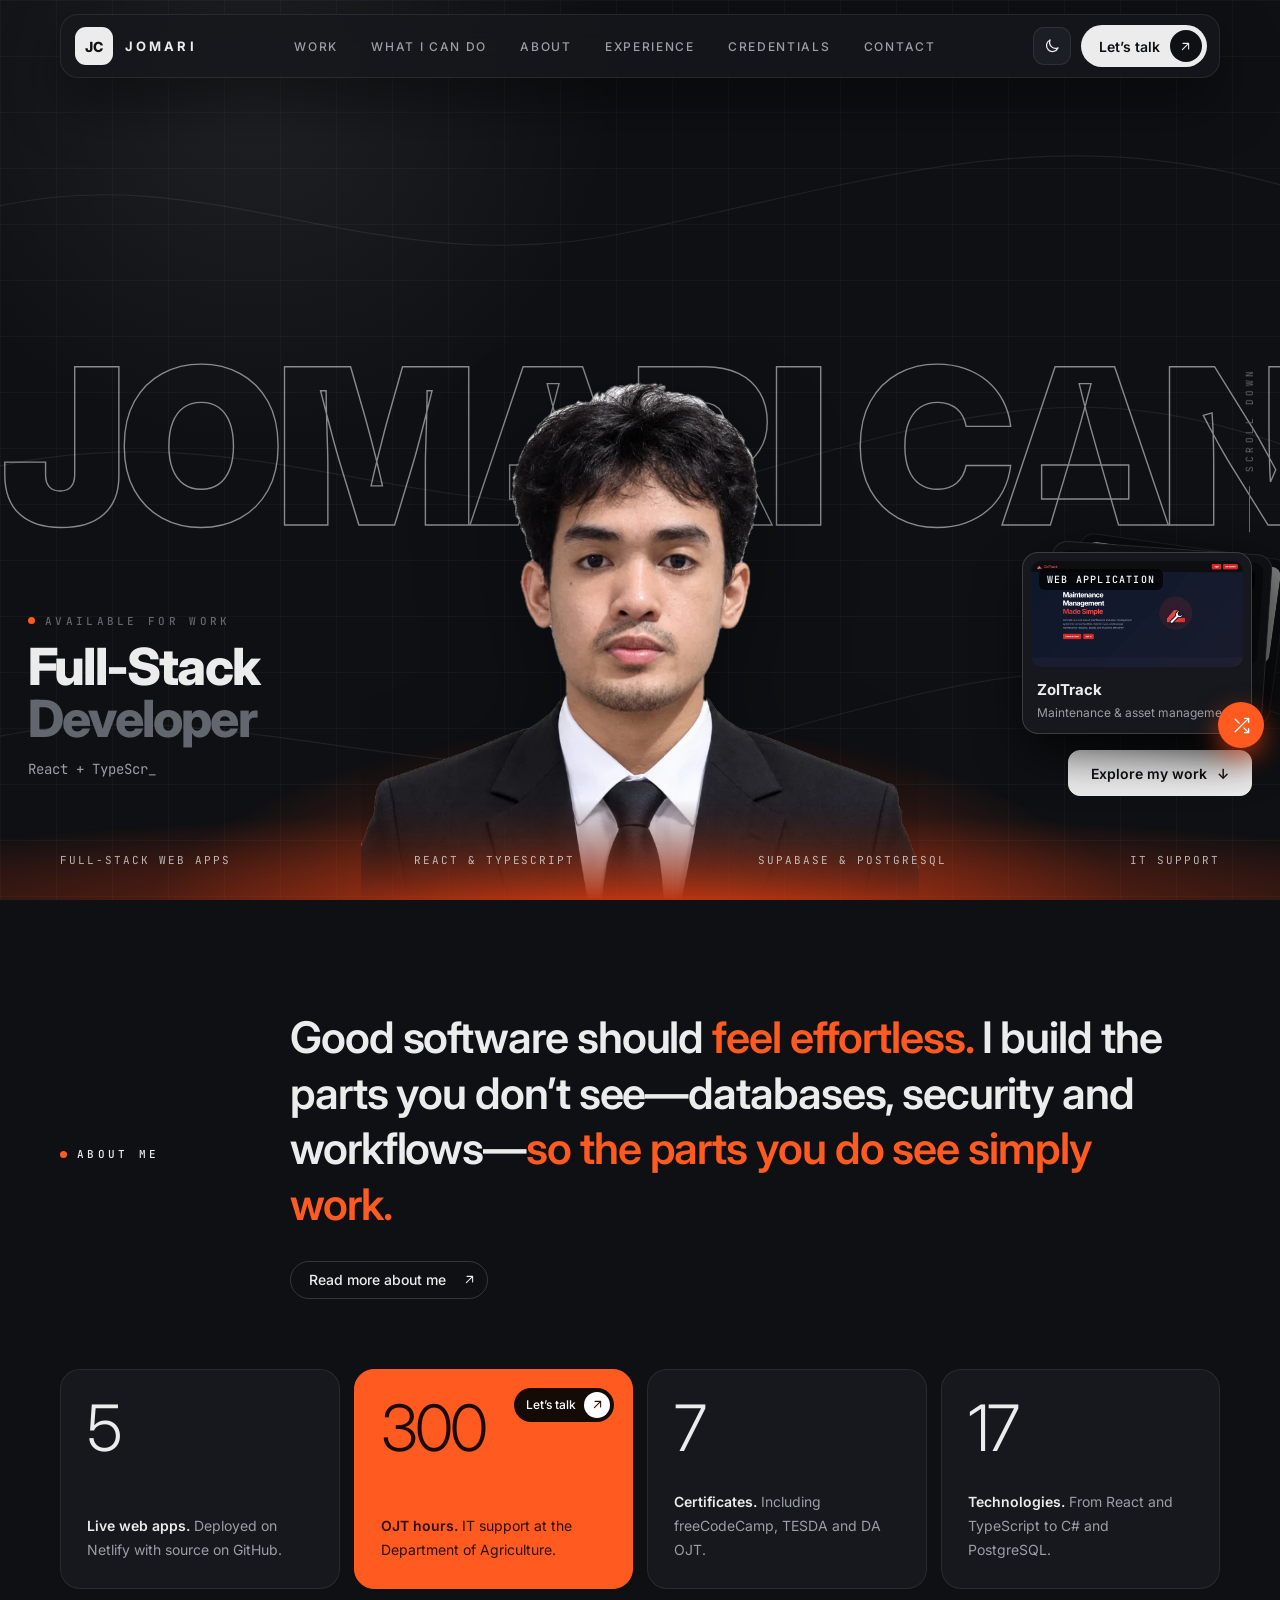
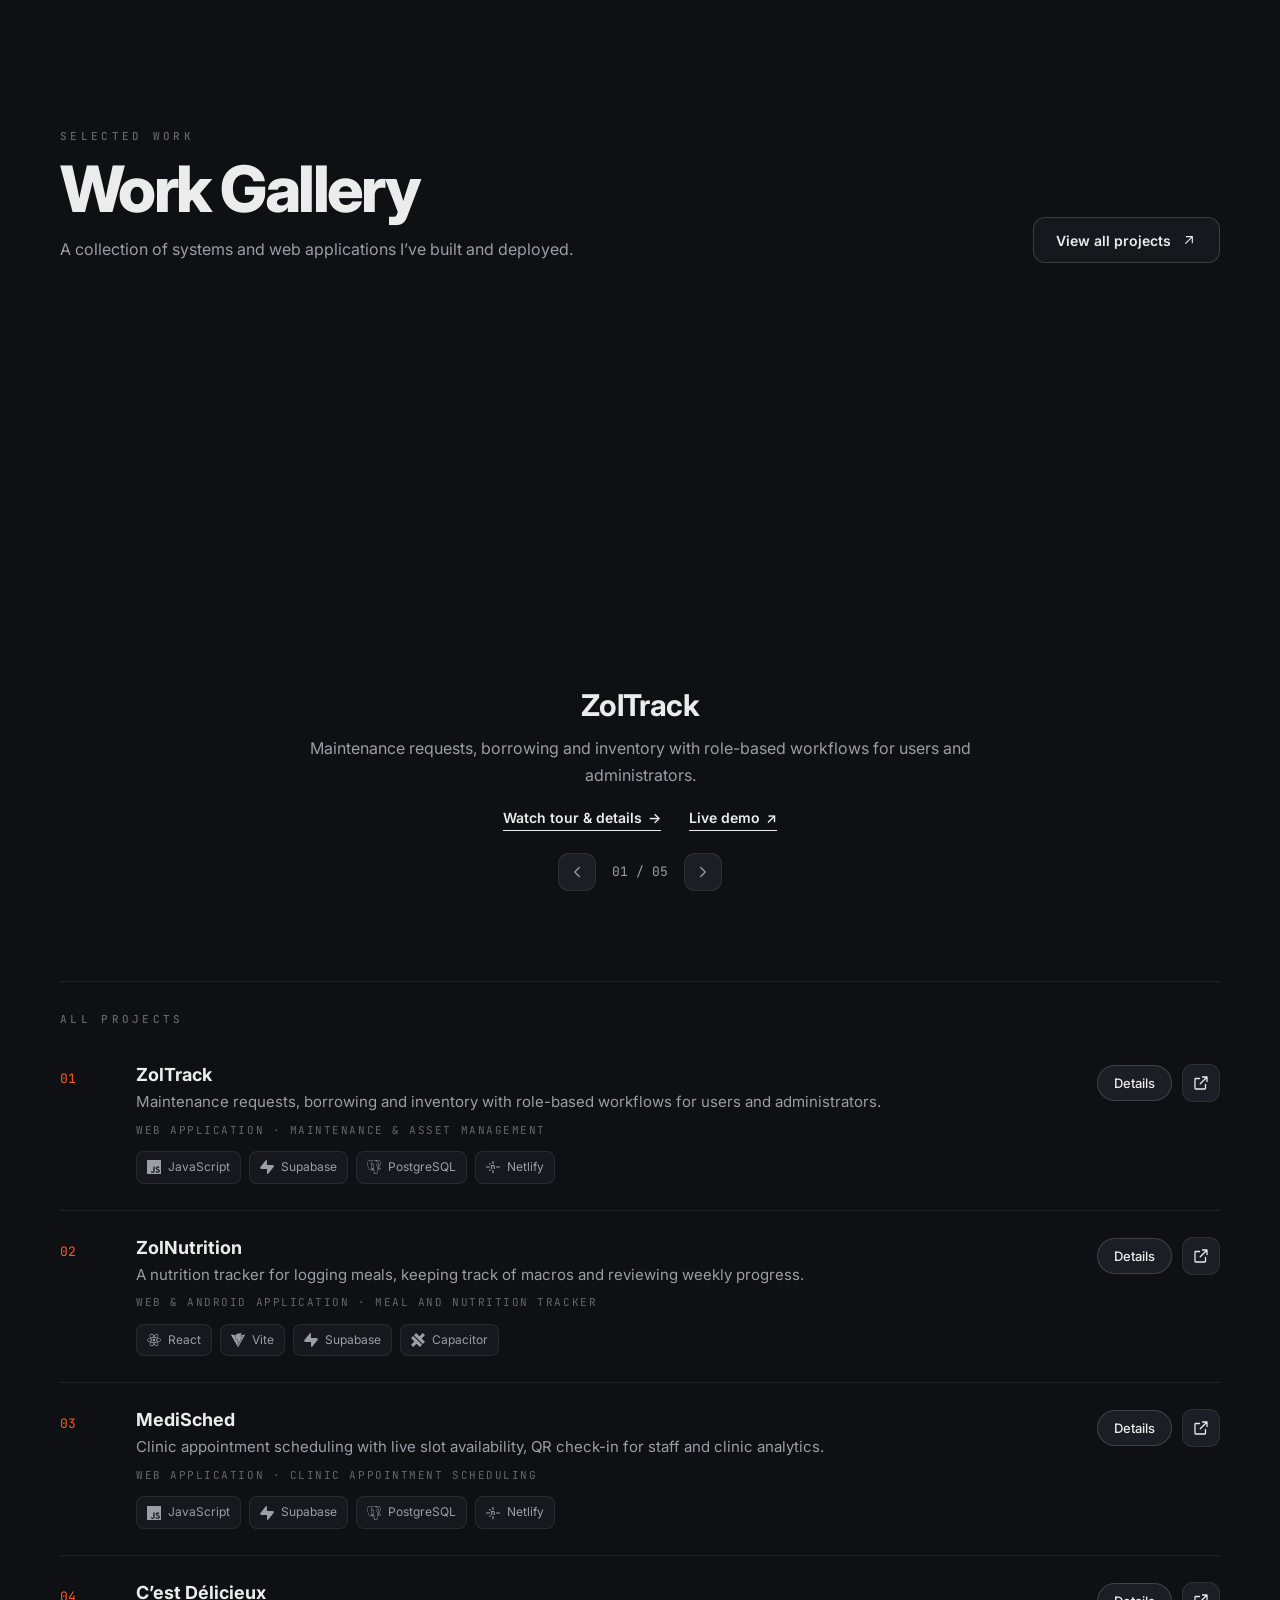
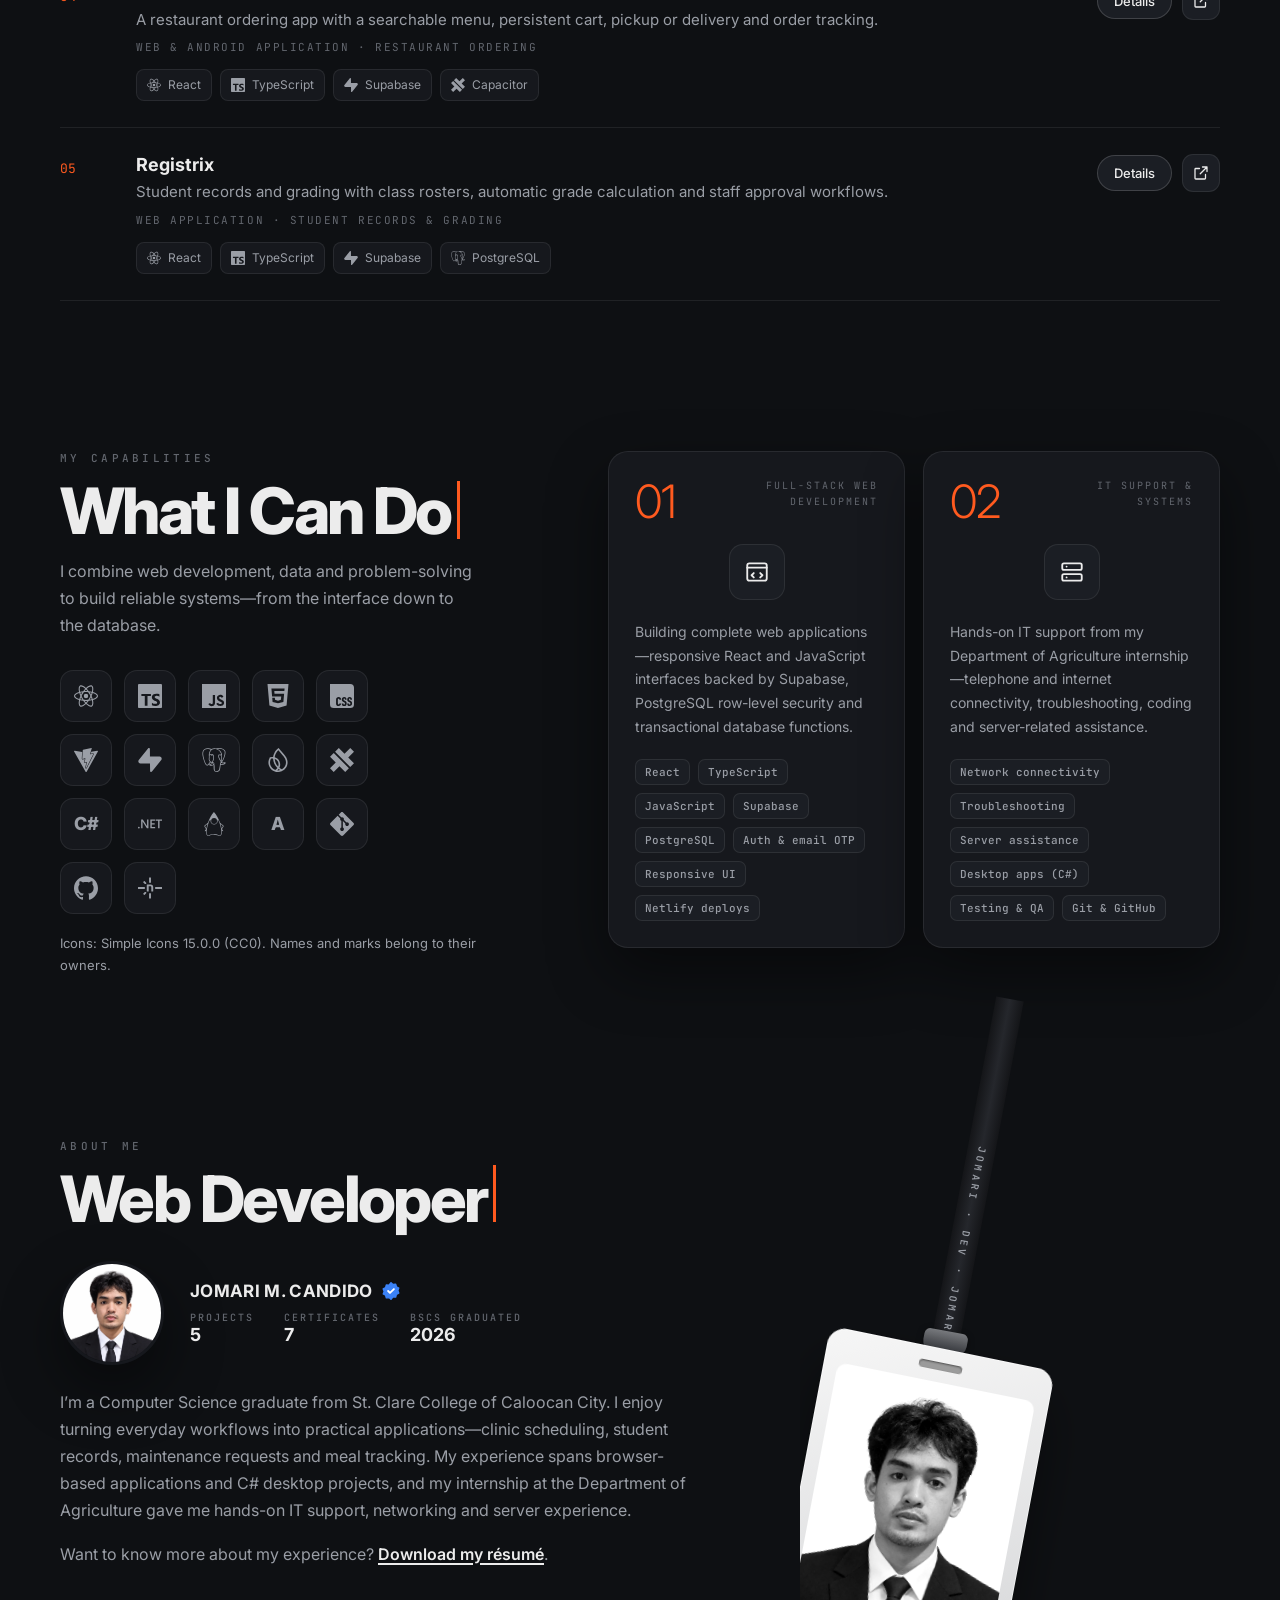
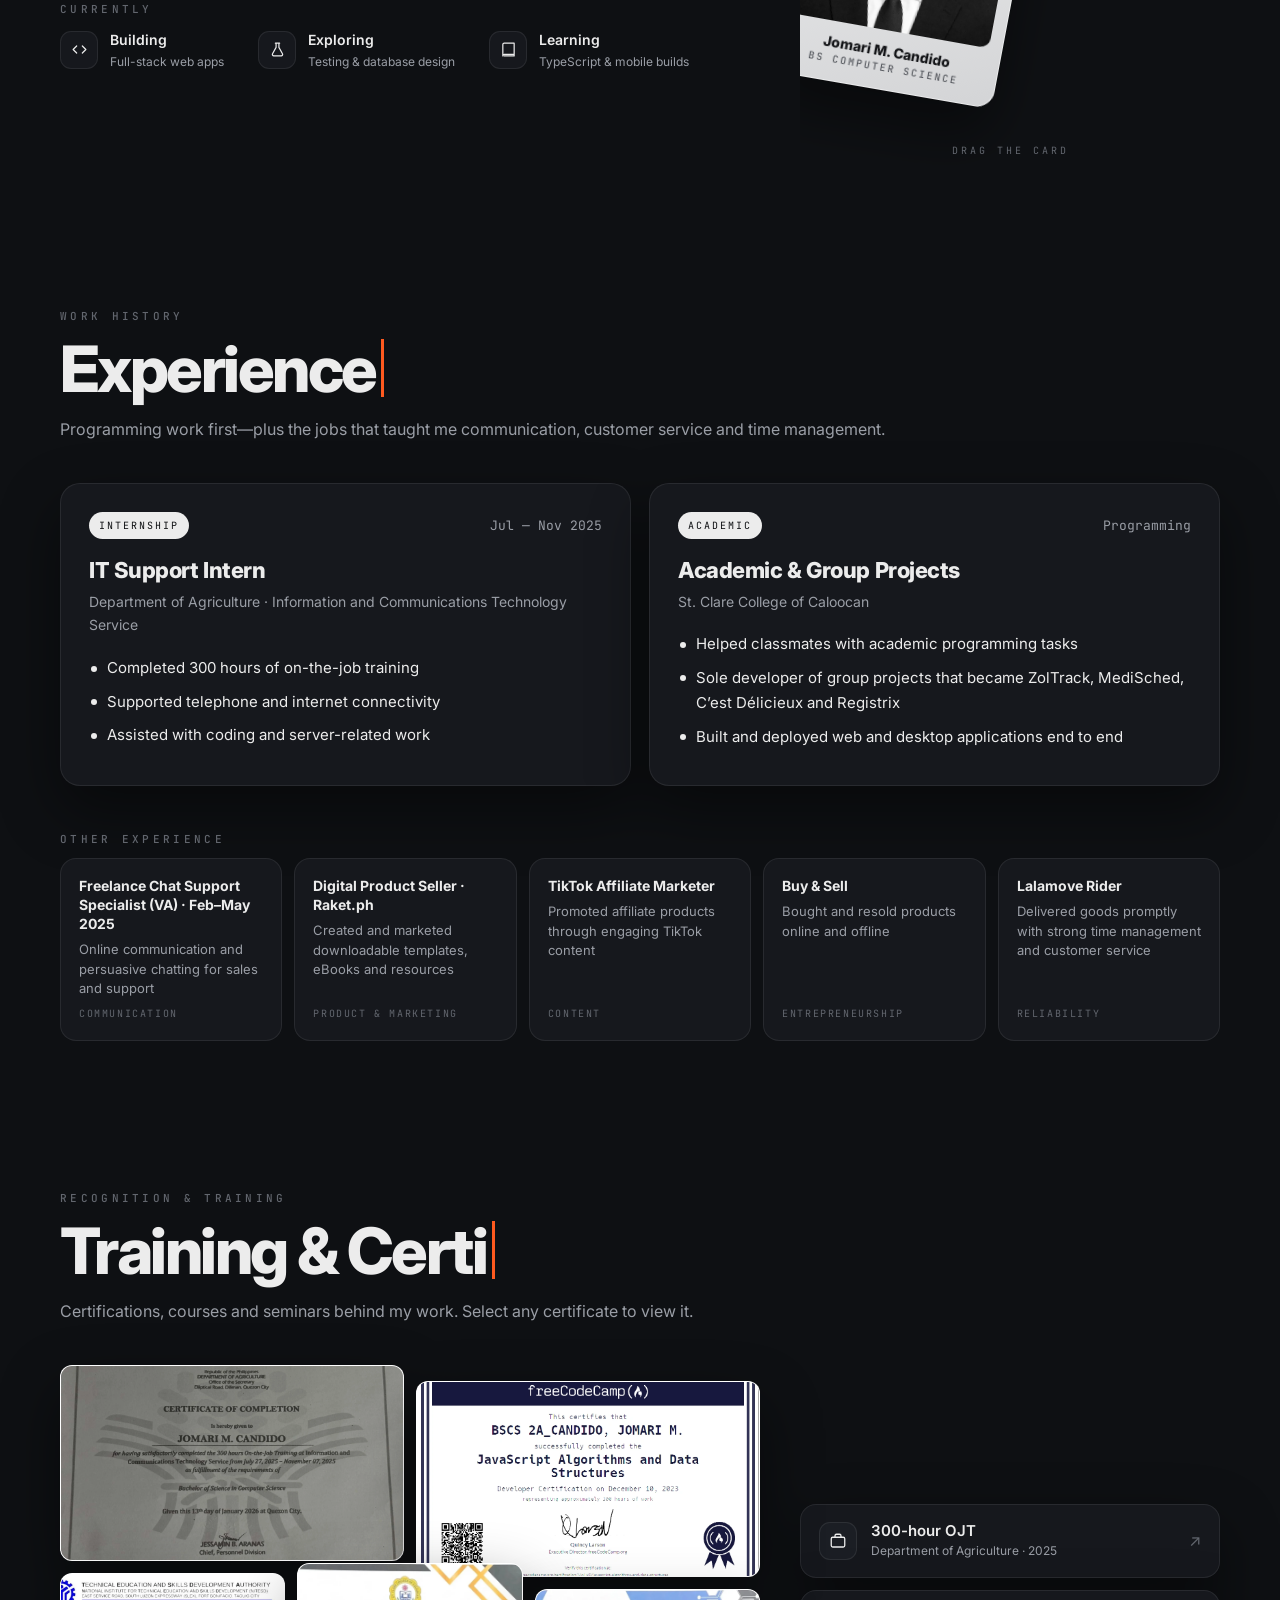
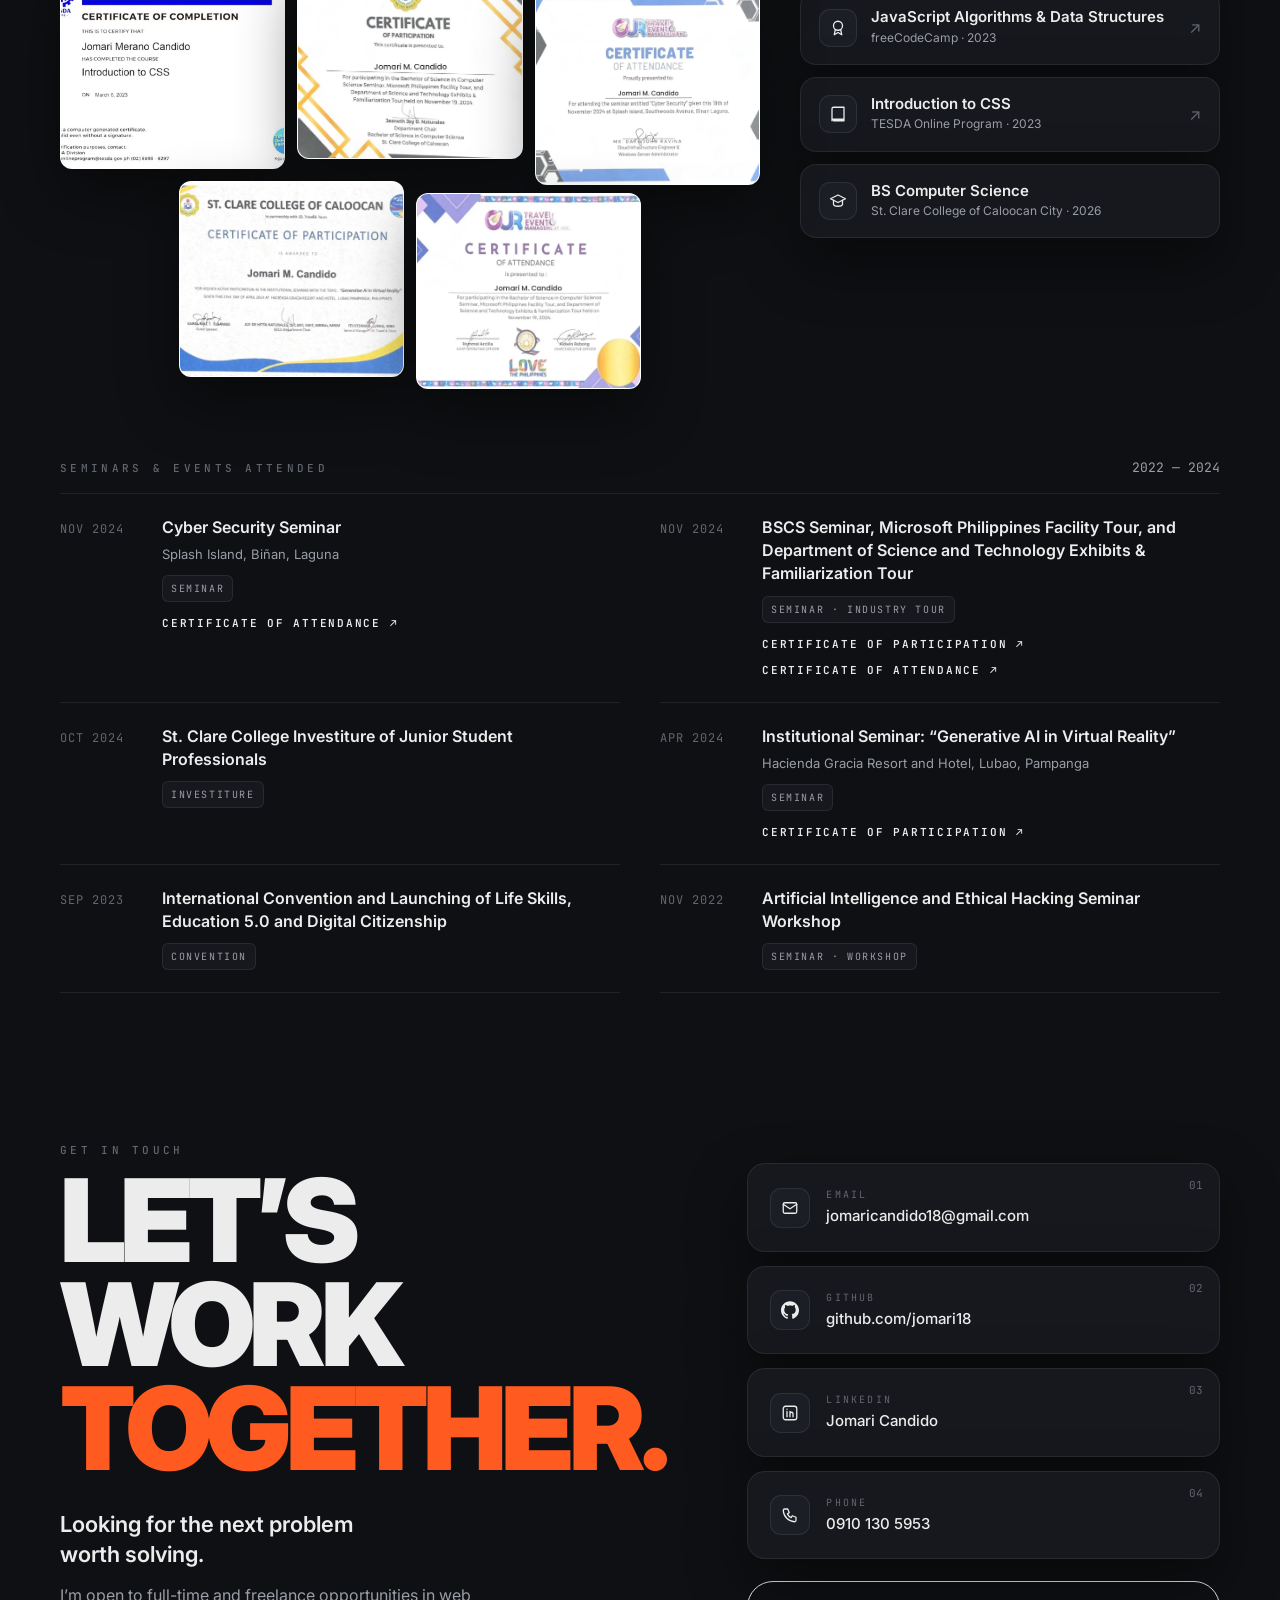
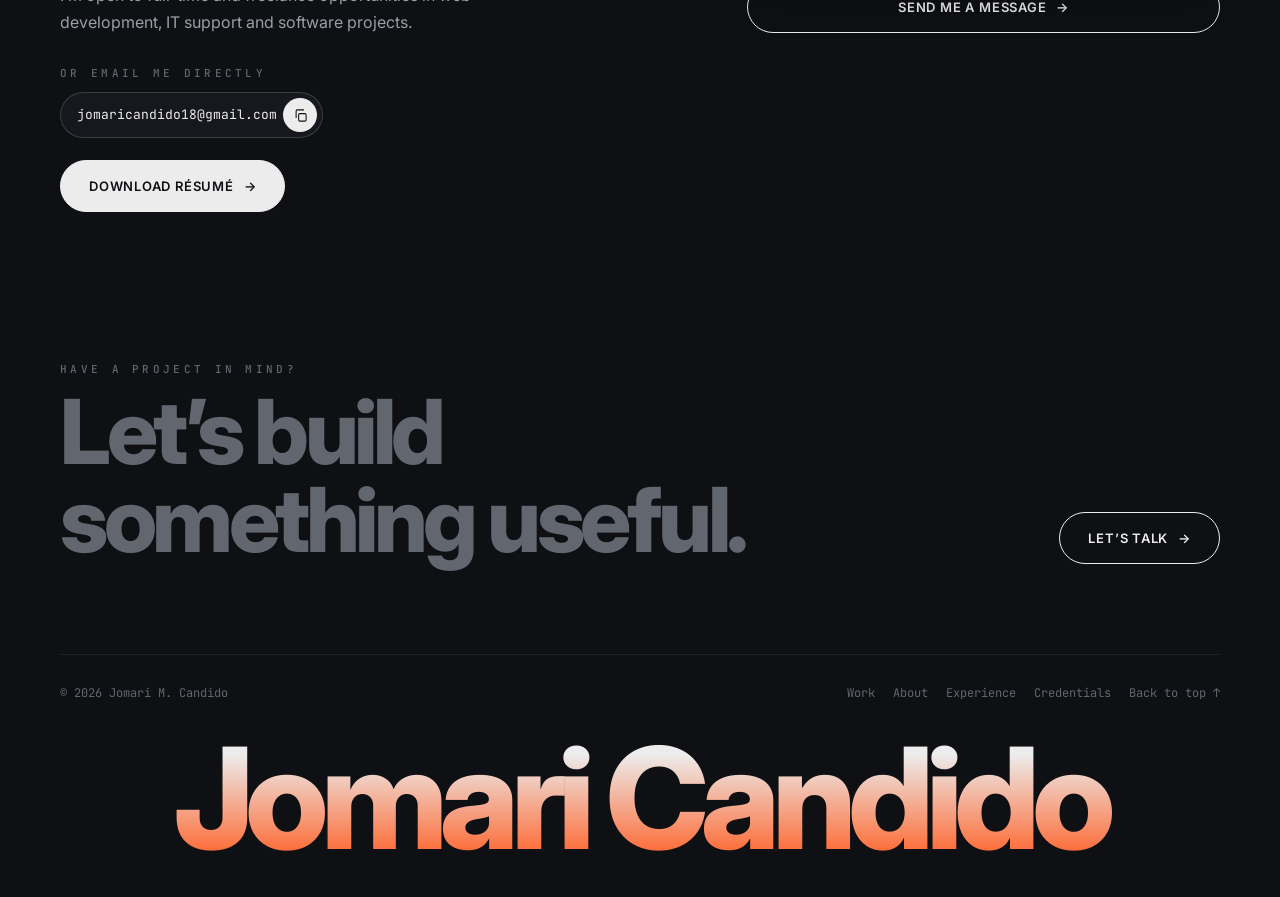
==== commit 6df47c32: "Clarify academic projects and freelance chat support experience" ====
--- a/index.html
+++ b/index.html
@@ -349,16 +349,16 @@
       <ul class="exp-points"><li>Completed 300 hours of on-the-job training</li><li>Supported telephone and internet connectivity</li><li>Assisted with coding and server-related work</li></ul>
     </article>
     <article class="exp-card reveal">
-      <div class="exp-top"><span class="exp-badge mono">Freelance</span><span class="mono small muted">Programming</span></div>
-      <h3>Freelance Programming Projects</h3>
-      <p class="exp-org">Self-employed</p>
-      <ul class="exp-points"><li>Completed academic and freelance programming tasks for classmates</li><li>Sole developer of group projects that became ZolTrack, MediSched, C’est Délicieux and Registrix</li><li>Built and deployed web and desktop applications end to end</li></ul>
+      <div class="exp-top"><span class="exp-badge mono">Academic</span><span class="mono small muted">Programming</span></div>
+      <h3>Academic &amp; Group Projects</h3>
+      <p class="exp-org">St. Clare College of Caloocan</p>
+      <ul class="exp-points"><li>Helped classmates with academic programming tasks</li><li>Sole developer of group projects that became ZolTrack, MediSched, C’est Délicieux and Registrix</li><li>Built and deployed web and desktop applications end to end</li></ul>
     </article>
   </div>
 
   <p class="eyebrow other-label">Other experience</p>
   <ul class="exp-other">
-    <li class="reveal"><strong>Trained Chat Support Specialist</strong><span>Online communication and persuasive chatting for sales and support</span><em class="mono">Communication</em></li>
+    <li class="reveal"><strong>Freelance Chat Support Specialist (VA) · Feb–May 2025</strong><span>Online communication and persuasive chatting for sales and support</span><em class="mono">Communication</em></li>
     <li class="reveal"><strong>Digital Product Seller · Raket.ph</strong><span>Created and marketed downloadable templates, eBooks and resources</span><em class="mono">Product &amp; marketing</em></li>
     <li class="reveal"><strong>TikTok Affiliate Marketer</strong><span>Promoted affiliate products through engaging TikTok content</span><em class="mono">Content</em></li>
     <li class="reveal"><strong>Buy &amp; Sell</strong><span>Bought and resold products online and offline</span><em class="mono">Entrepreneurship</em></li>
--- a/style.css
+++ b/style.css
@@ -133,7 +133,7 @@
 .head-row .muted{margin:0}
 
 /* Work: coverflow */
-.coverflow{margin-top:10px;overflow-x:clip}
+.coverflow{margin-top:10px}
 .lanyard-zone{overflow-x:clip}
 .cf-stage{position:relative;height:clamp(220px,30vw,360px);perspective:1400px;touch-action:pan-y}
 .cf-card{position:absolute;top:0;left:50%;width:min(54%,620px);padding:0;border:1px solid var(--line-2);border-radius:14px;overflow:hidden;background:var(--card);box-shadow:var(--shadow);transform:translateX(calc(-50% + var(--offset,0) * 46%)) translateZ(calc(var(--depth,0) * -1px)) rotateY(var(--angle,0deg)) scale(var(--scale,1));opacity:var(--opacity,1);z-index:var(--layer,1);filter:brightness(var(--bright,1));transition:transform .7s var(--ease),opacity .5s,filter .5s}
@@ -431,7 +431,7 @@
 /* Contact additions */
 .hot-text{color:var(--accent)}
 .copy-label{margin-top:4px}
-.copy-pill{display:inline-flex;align-items:center;gap:6px;padding:5px 5px 5px 16px;margin-bottom:26px;border-radius:999px;background:var(--card);border:1px solid var(--line-2);position:relative}
+.copy-pill{display:flex;width:max-content;max-width:100%;align-items:center;gap:6px;padding:5px 5px 5px 16px;margin-bottom:22px;border-radius:999px;background:var(--card);border:1px solid var(--line-2);position:relative}
 .copy-pill .mono{font-size:13px}
 .copy-pill button{width:34px;height:34px;display:grid;place-items:center;border:0;border-radius:50%;background:var(--invert);color:var(--on-invert)}
 .copy-pill button:hover{background:var(--accent);color:#fff}
@@ -451,7 +451,7 @@
 .footer-links{display:flex;flex-wrap:wrap;gap:18px}
 .footer-links a{text-decoration:none}
 .footer-links a:hover{color:var(--text)}
-.footer-name{position:relative;margin:0;padding:0;text-align:center;font:800 clamp(48px,11.6vw,200px)/.82 var(--font);letter-spacing:-.06em;white-space:nowrap;background:linear-gradient(180deg,var(--text) 10%,var(--accent) 95%);-webkit-background-clip:text;background-clip:text;color:transparent;transform:translateY(12%)}
+.footer-name{position:relative;margin:0;padding:0;text-align:center;font:800 clamp(30px,11vw,200px)/.82 var(--font);letter-spacing:-.06em;white-space:nowrap;background:linear-gradient(180deg,var(--text) 10%,var(--accent) 95%);-webkit-background-clip:text;background-clip:text;color:transparent;padding-bottom:.12em;margin-bottom:24px}
 .site-footer::after{content:"";position:absolute;left:-10%;right:-10%;bottom:-40%;height:80%;z-index:-1;background:radial-gradient(ellipse 50% 50% at 50% 100%,var(--glow-strong),transparent 70%);pointer-events:none}
 
 /* Case-study side menu in project details */
@@ -535,3 +535,26 @@
   *,*::before,*::after{animation:none!important;transition:none!important}
   .js .reveal{opacity:1;transform:none}
 }
+
+/* Hero: stacked layout on tablets (portrait, then text, then project deck) */
+@media (min-width:761px) and (max-width:1100px){
+  .hero{height:auto;min-height:0;padding-top:110px;display:flex;flex-direction:column}
+  .hero::before{top:360px;bottom:auto;height:560px;background:radial-gradient(ellipse 55% 45% at 50% 50%,var(--glow-strong),transparent 72%)}
+  .marquee{top:190px;transform:none}
+  .marquee span{font-size:150px}
+  .hero-portrait{position:relative;left:auto;transform:none;width:min(80%,560px);margin:0 auto}
+  .hero-text,.hero-side{position:relative;left:auto;right:auto;bottom:auto;max-width:none;padding:28px 40px 0}
+  .hero-side{display:flex;flex-wrap:wrap;align-items:flex-end;gap:28px;padding-bottom:24px}
+  .hero-tags{position:relative;left:auto;right:auto;bottom:auto;padding:12px 40px 30px;flex-wrap:wrap;justify-content:flex-start;gap:8px 28px}
+  .scroll-down{display:none}
+}
+/* Laptops: keep the deck clear of the portrait */
+@media (min-width:1101px) and (max-width:1320px){
+  .hero-portrait{width:min(62vh,560px)}
+  .deck{width:230px;height:182px}
+  .hero-side{right:28px}
+  .hero-text{left:28px}
+}
+/* Only phones need the gallery clipped; wider screens show the full side cards */
+@media (max-width:1320px){.coverflow{overflow-x:clip}}
+@media (max-width:760px){.footer-name{margin-bottom:84px}}
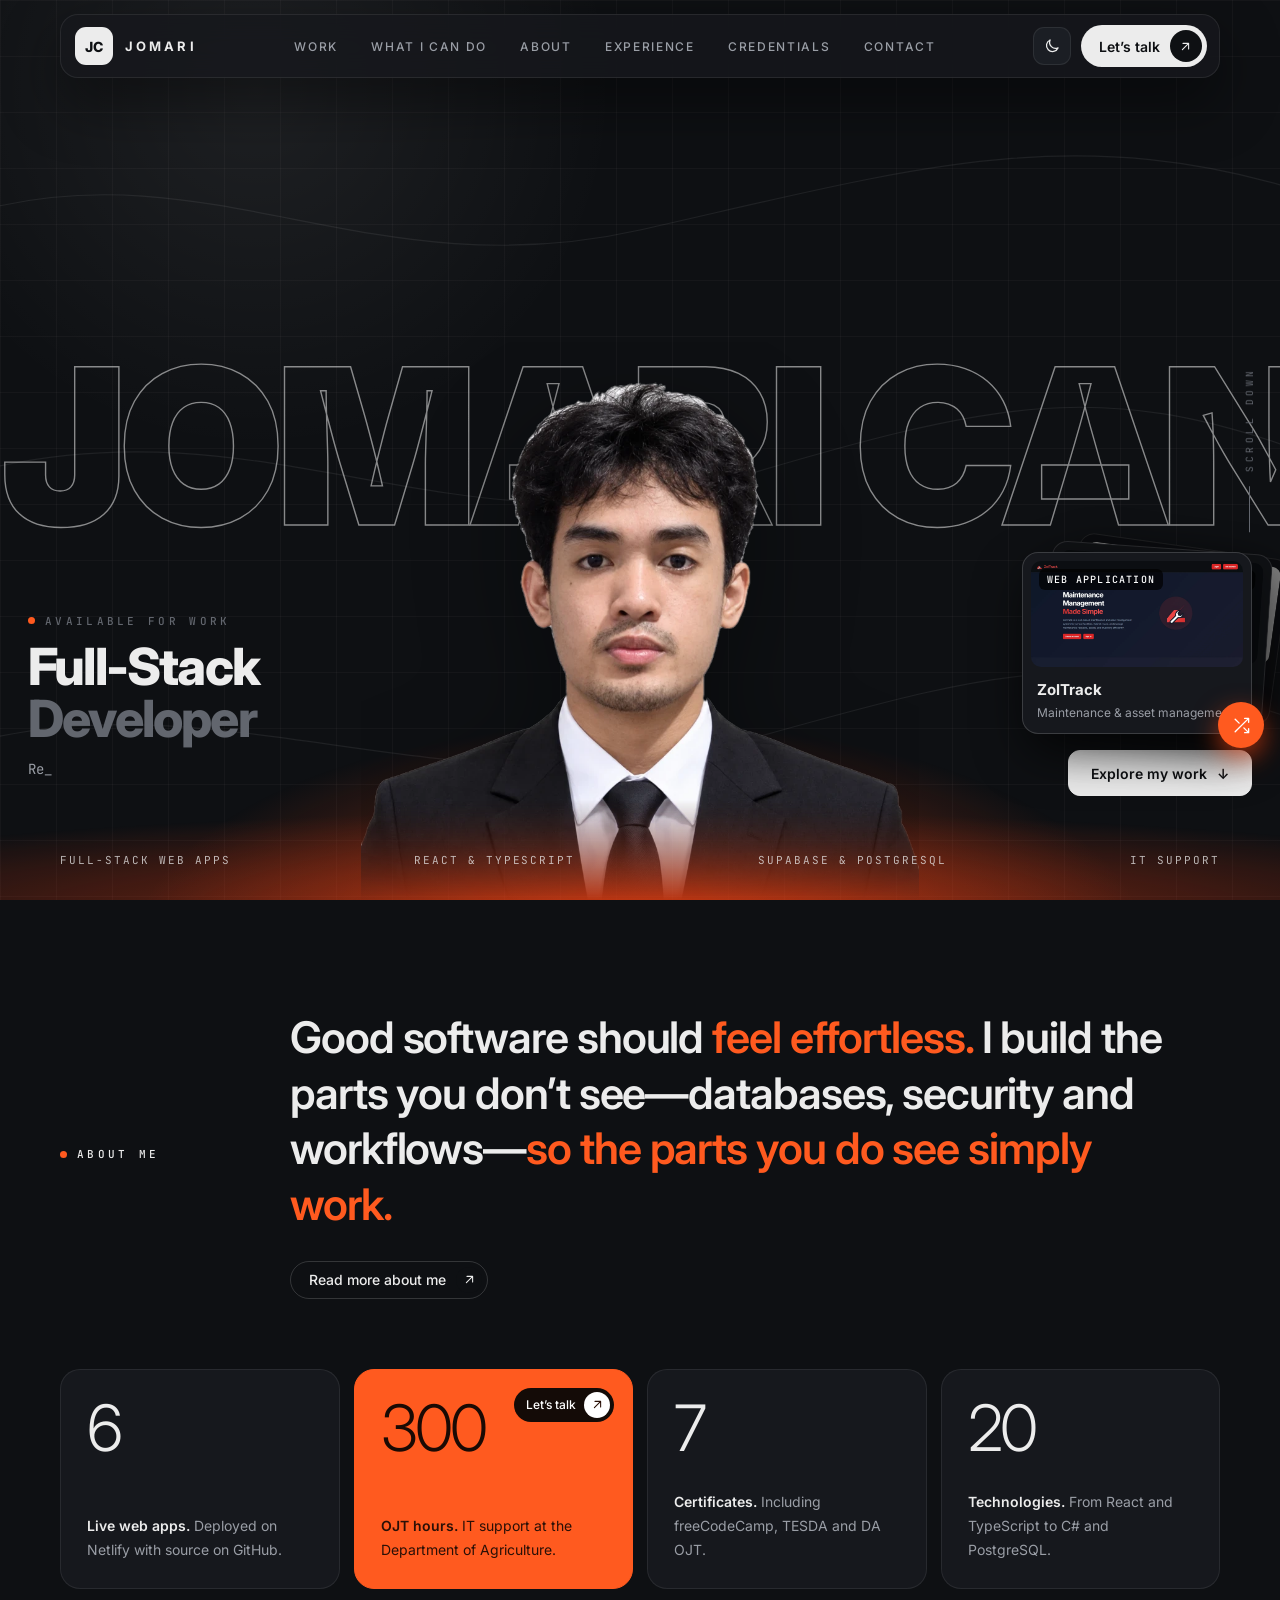
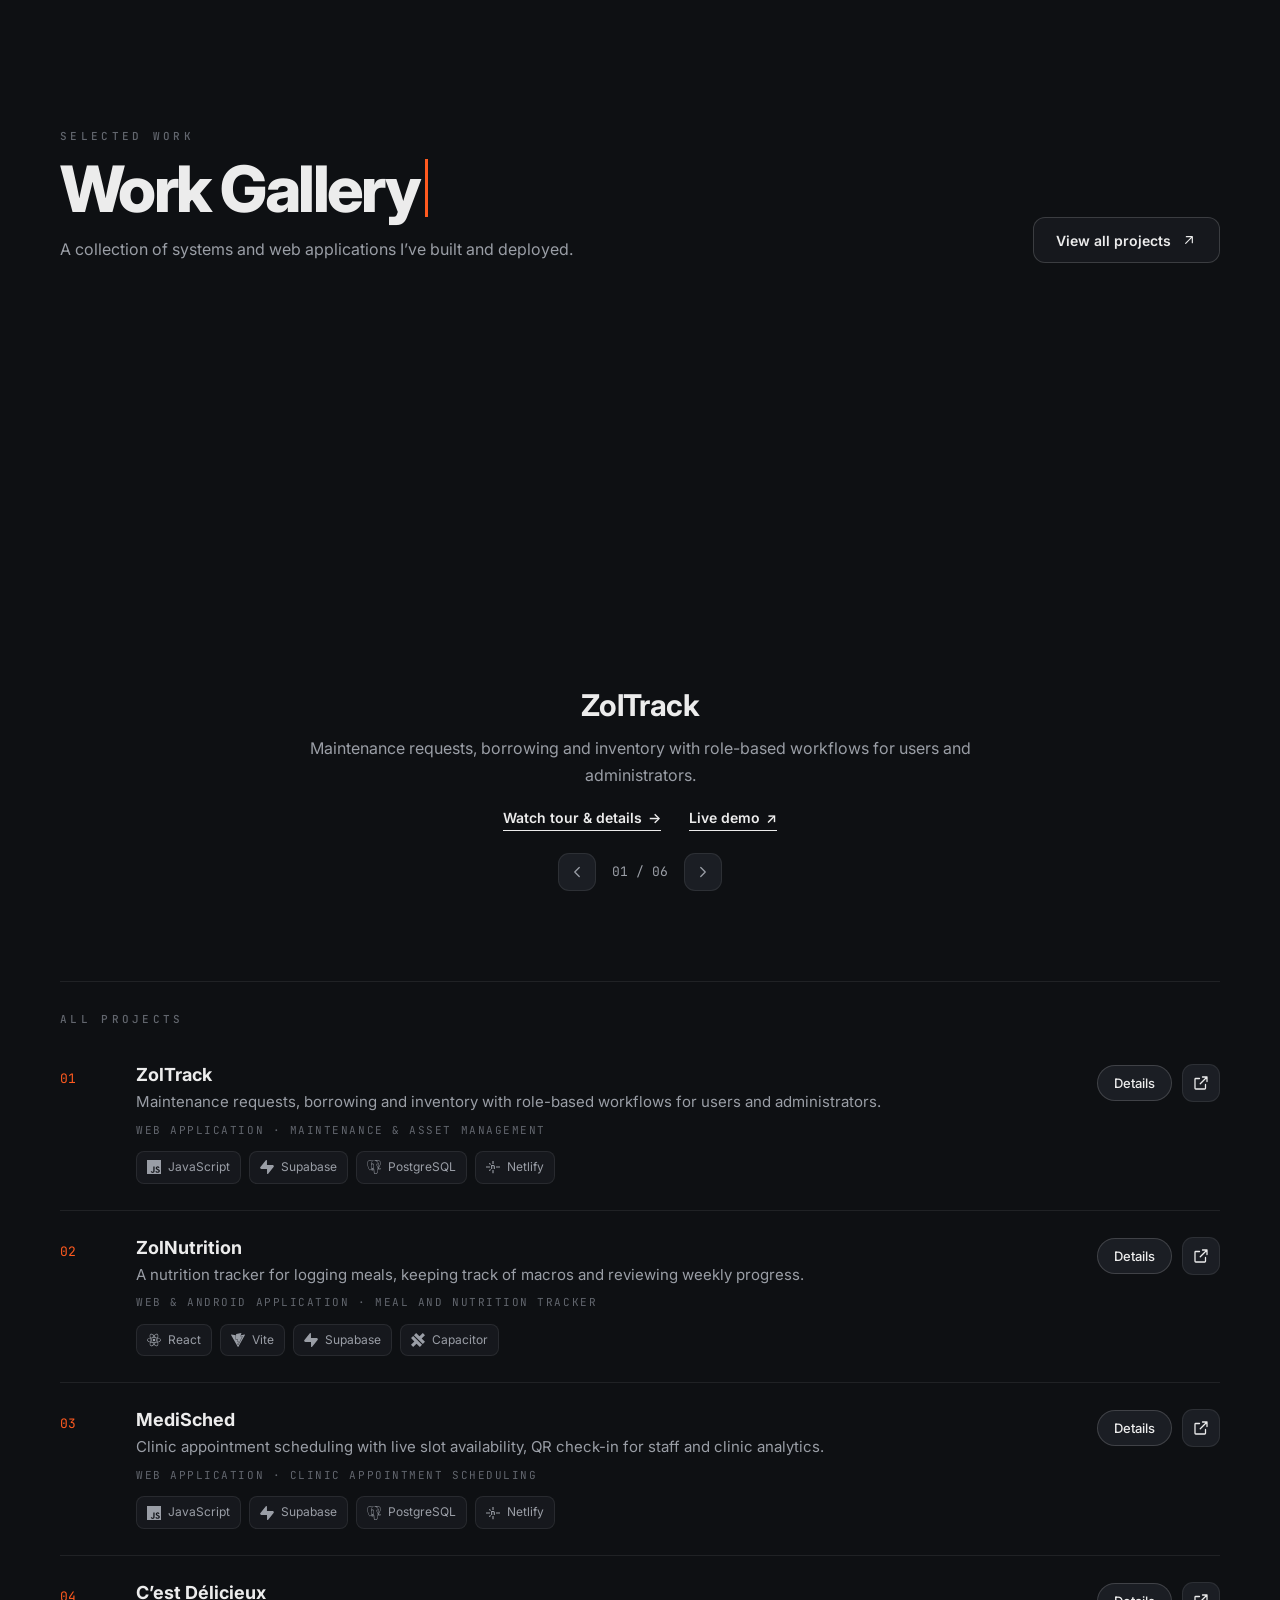
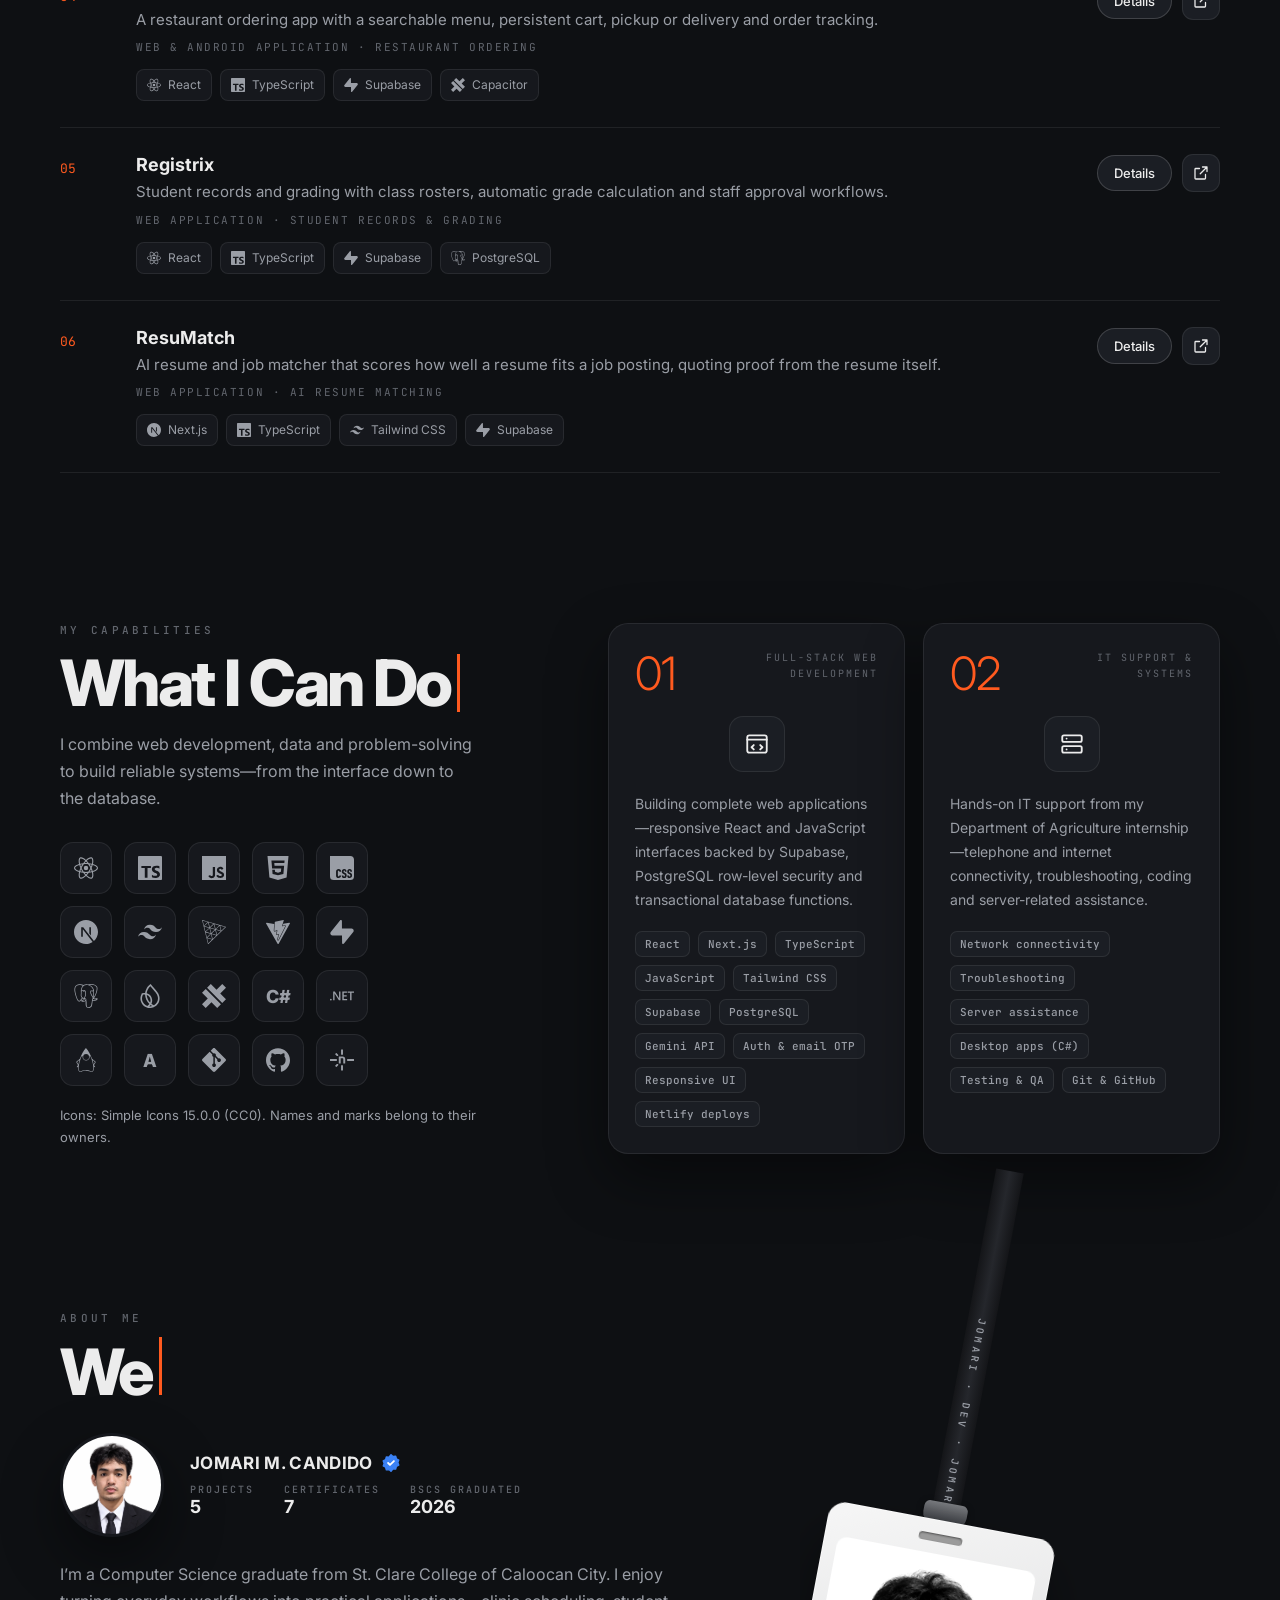
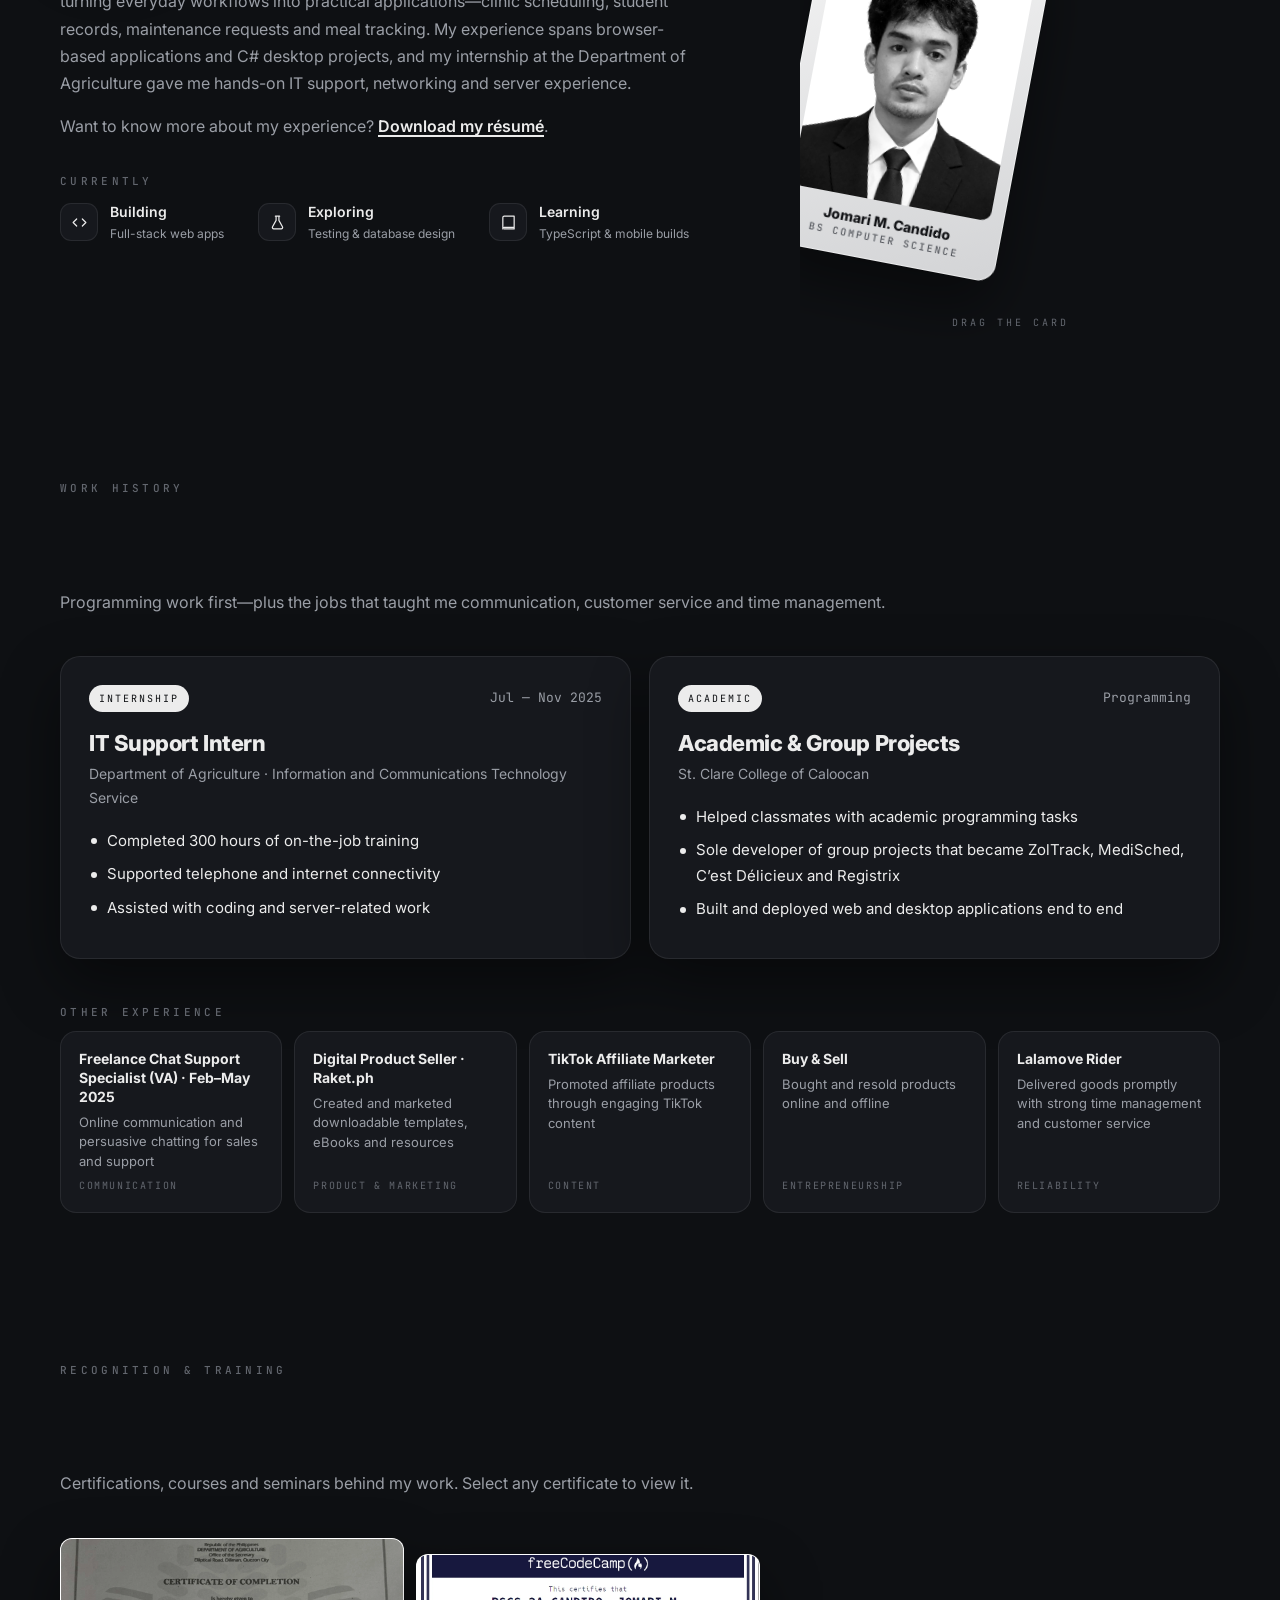
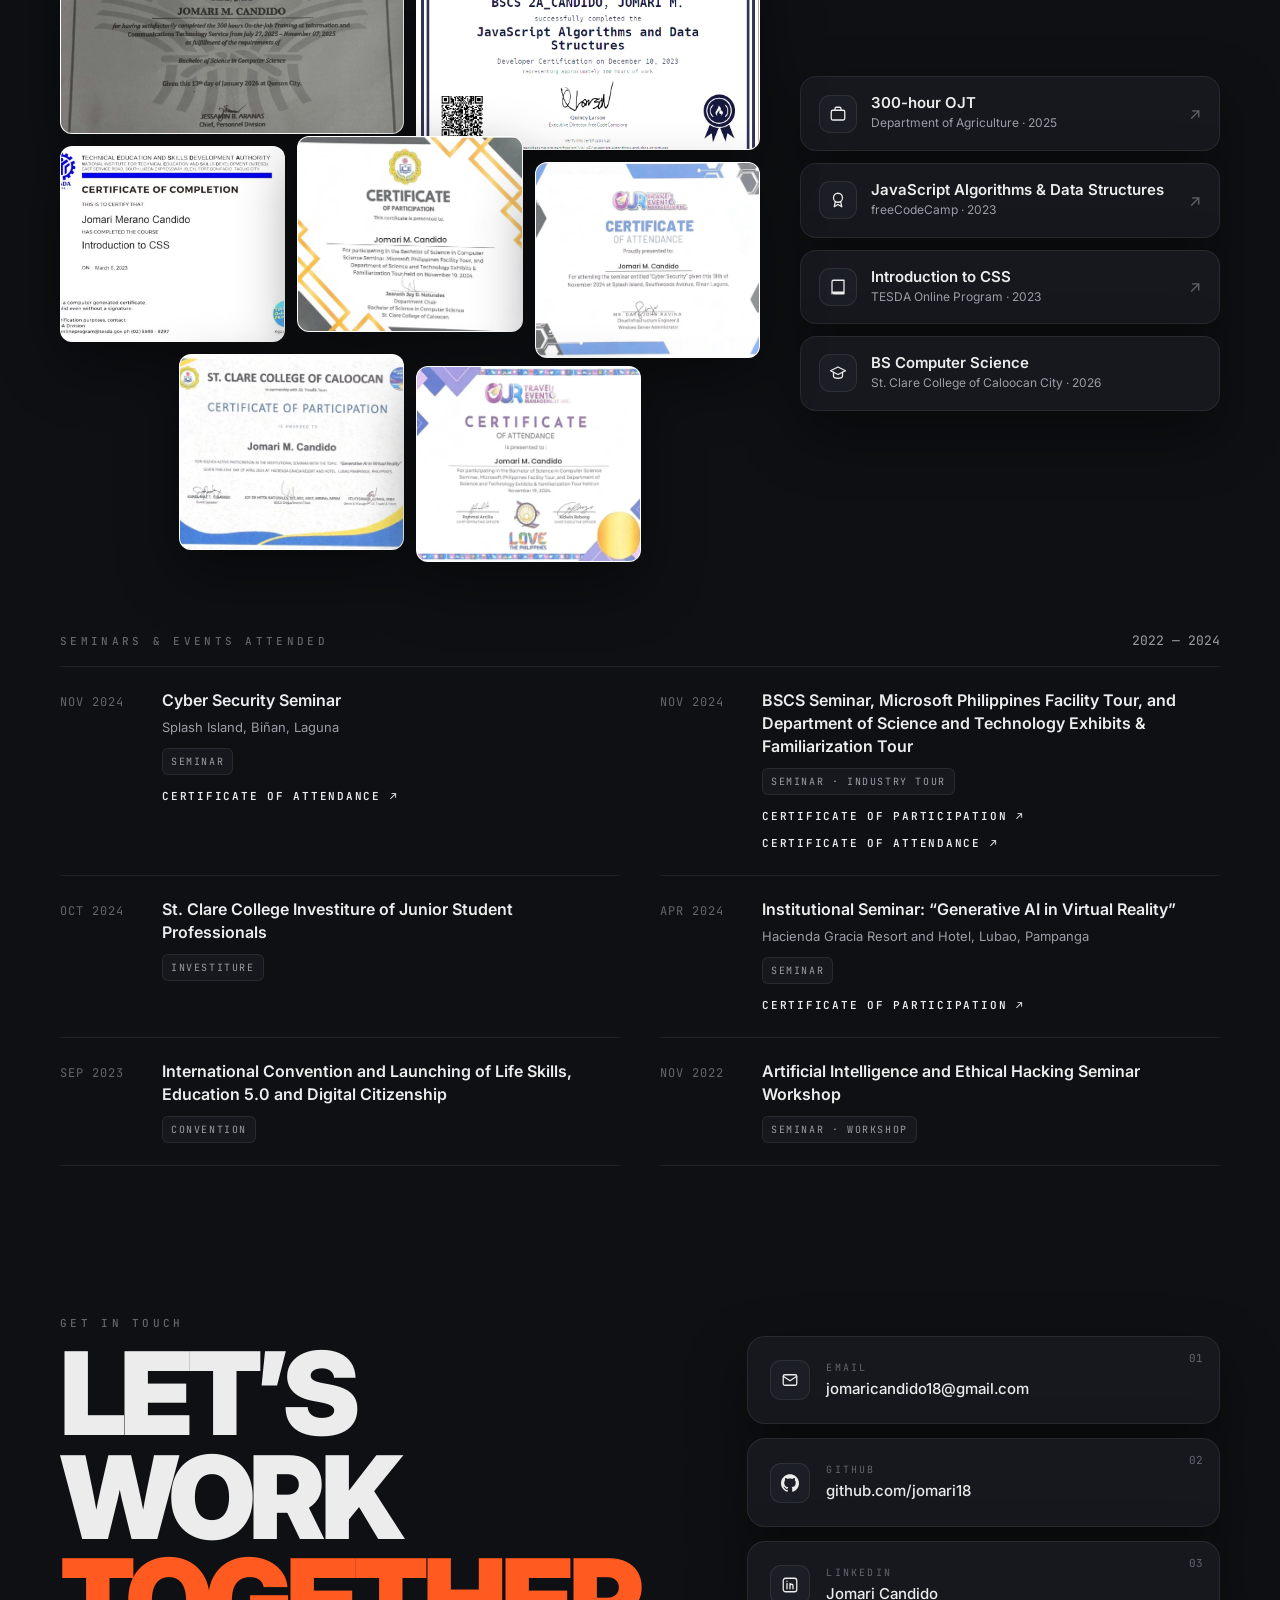
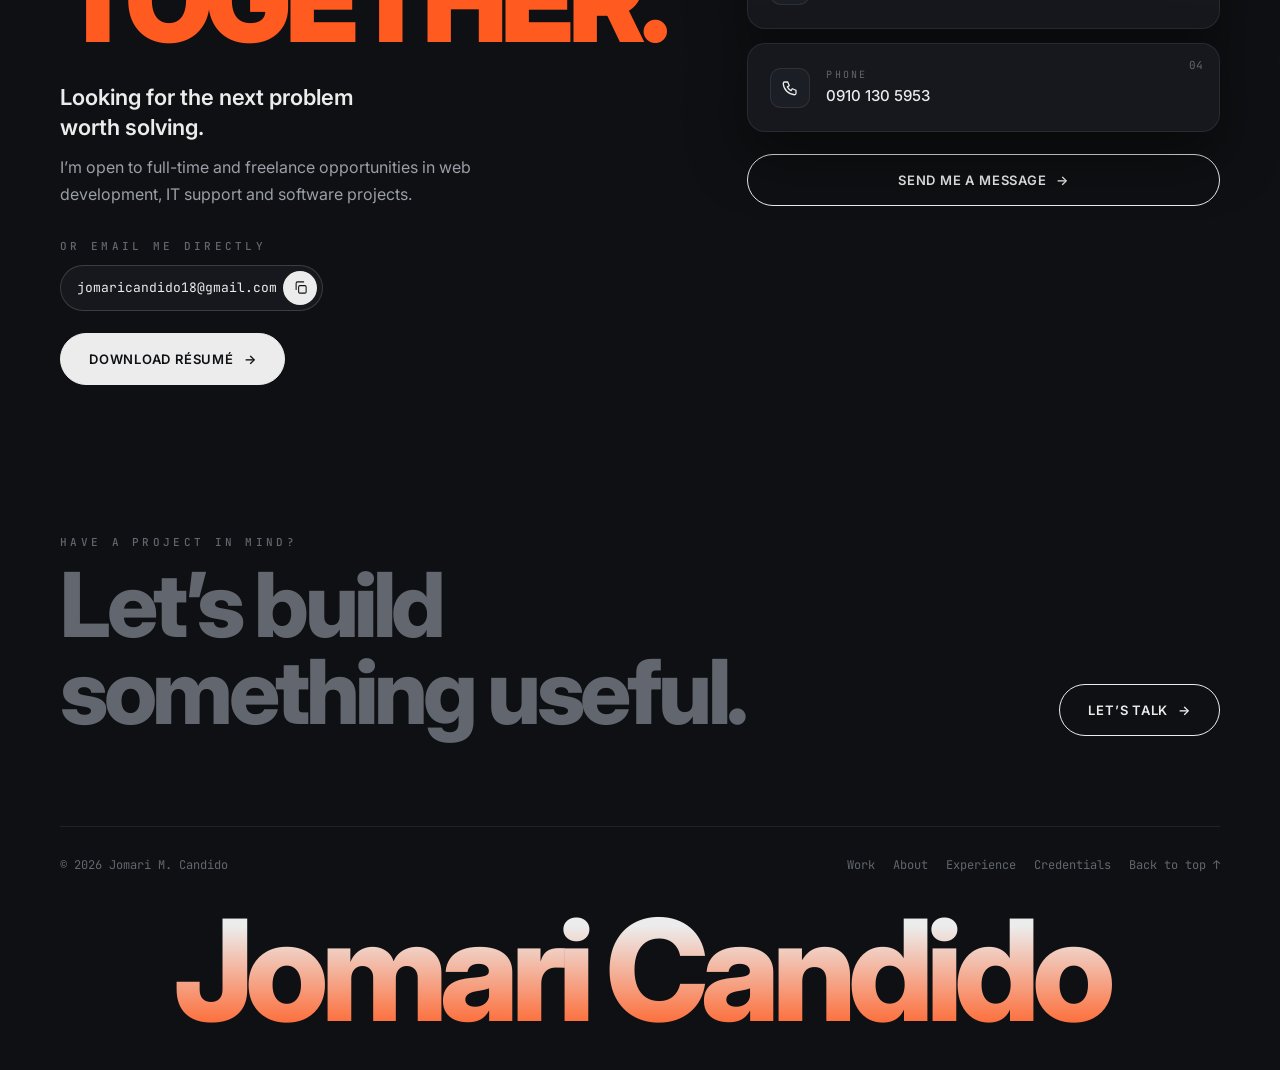
==== commit c871c2e2: "Add ResuMatch as the sixth project - Carousel card, project row, case study and walkthrough video - " ====
--- a/index.html
+++ b/index.html
@@ -3,12 +3,12 @@
 <head>
 <meta charset="UTF-8">
 <meta name="viewport" content="width=device-width,initial-scale=1">
-<meta name="description" content="Jomari M. Candido — Computer Science graduate and full-stack web developer. Explore ZolTrack, ZolNutrition, MediSched, C’est Délicieux and Registrix.">
+<meta name="description" content="Jomari M. Candido — Computer Science graduate and full-stack web developer. Explore ZolTrack, ZolNutrition, MediSched, C’est Délicieux, Registrix and ResuMatch.">
 <meta name="theme-color" content="#0e1013">
 <meta property="og:type" content="website">
 <meta property="og:url" content="https://jomaricandido.netlify.app/">
 <meta property="og:title" content="Jomari M. Candido · Developer Portfolio">
-<meta property="og:description" content="Full-stack web developer. Five live web applications built with React, TypeScript, JavaScript and Supabase.">
+<meta property="og:description" content="Full-stack web developer. Six live web applications built with React, Next.js, TypeScript and Supabase.">
 <meta property="og:image" content="https://jomaricandido.netlify.app/assets/og-image.png">
 <meta property="og:image:width" content="1200">
 <meta property="og:image:height" content="630">
@@ -100,10 +100,10 @@
     </div>
   </div>
   <div class="stat-tiles">
-    <div class="tile reveal"><strong data-count="5">5</strong><span><b>Live web apps.</b> Deployed on Netlify with source on GitHub.</span></div>
+    <div class="tile reveal"><strong data-count="6">6</strong><span><b>Live web apps.</b> Deployed on Netlify with source on GitHub.</span></div>
     <div class="tile hot reveal"><strong data-count="300">300</strong><span><b>OJT hours.</b> IT support at the Department of Agriculture.</span><button class="tile-talk" type="button" data-open-message>Let’s talk <span class="talk-arrow small-arrow" aria-hidden="true"><svg viewBox="0 0 24 24"><path d="M7 17 17 7M8 7h9v9"/></svg></span></button></div>
     <div class="tile reveal"><strong data-count="7">7</strong><span><b>Certificates.</b> Including freeCodeCamp, TESDA and DA OJT.</span></div>
-    <div class="tile reveal"><strong data-count="17">17</strong><span><b>Technologies.</b> From React and TypeScript to C# and PostgreSQL.</span></div>
+    <div class="tile reveal"><strong data-count="20">20</strong><span><b>Technologies.</b> From React and TypeScript to C# and PostgreSQL.</span></div>
   </div>
 </section>
 
@@ -124,6 +124,7 @@
       <button type="button" class="cf-card" data-index="2" aria-label="Show MediSched"><img src="assets/projects/medisched.webp" width="1600" height="800" alt=""></button>
       <button type="button" class="cf-card" data-index="3" aria-label="Show C’est Délicieux"><img src="assets/projects/cest-delicieux.webp" width="1600" height="800" alt=""></button>
       <button type="button" class="cf-card" data-index="4" aria-label="Show Registrix"><img src="assets/projects/registrix.webp" width="1600" height="800" alt=""></button>
+      <button type="button" class="cf-card" data-index="5" aria-label="Show ResuMatch"><img src="assets/projects/resumatch.webp" width="1600" height="800" alt=""></button>
     </div>
     <div class="cf-info" aria-live="polite">
       <h3 id="cf-title">ZolTrack</h3>
@@ -132,7 +133,7 @@
         <button class="text-btn" type="button" id="cf-details">Watch tour &amp; details <span aria-hidden="true">→</span></button>
         <a class="text-btn" id="cf-live" href="https://zoltrack.netlify.app" target="_blank" rel="noopener">Live demo <span aria-hidden="true">↗</span></a>
       </div>
-      <div class="cf-nav"><button type="button" class="icon-btn" id="cf-prev" aria-label="Previous project"><svg viewBox="0 0 24 24" aria-hidden="true"><path d="m15 6-6 6 6 6"/></svg></button><span class="mono" id="cf-count">01 / 05</span><button type="button" class="icon-btn" id="cf-next" aria-label="Next project"><svg viewBox="0 0 24 24" aria-hidden="true"><path d="m9 6 6 6-6 6"/></svg></button></div>
+      <div class="cf-nav"><button type="button" class="icon-btn" id="cf-prev" aria-label="Previous project"><svg viewBox="0 0 24 24" aria-hidden="true"><path d="m15 6-6 6 6 6"/></svg></button><span class="mono" id="cf-count">01 / 06</span><button type="button" class="icon-btn" id="cf-next" aria-label="Next project"><svg viewBox="0 0 24 24" aria-hidden="true"><path d="m9 6 6 6-6 6"/></svg></button></div>
     </div>
   </div>
 
@@ -248,6 +249,28 @@
         <p data-links><a href="https://registrix.netlify.app">Live demo</a><a href="https://github.com/jomari18/Registrix">Source code</a></p>
       </template>
     </article>
+
+    <article class="project-row" data-project="resumatch" data-video="assets/videos/resumatch.webm" data-video-note="Recorded on the live site with my own resume">
+      <span class="row-num mono">06</span>
+      <div class="row-body">
+        <h3>ResuMatch</h3>
+        <p class="row-summary">AI resume and job matcher that scores how well a resume fits a job posting, quoting proof from the resume itself.</p>
+        <p class="row-meta mono">Web application · AI resume matching</p>
+        <ul class="row-tech" aria-label="Technologies"><li><span class="icon" data-icon="nextdotjs"></span>Next.js</li><li><span class="icon" data-icon="typescript"></span>TypeScript</li><li><span class="icon" data-icon="tailwindcss"></span>Tailwind CSS</li><li><span class="icon" data-icon="supabase"></span>Supabase</li></ul>
+      </div>
+      <div class="row-actions"><button class="pill-btn" type="button" data-details>Details</button><a class="icon-btn" href="https://resumatch-ph.netlify.app" target="_blank" rel="noopener" aria-label="Open ResuMatch live demo"><svg viewBox="0 0 24 24" aria-hidden="true"><path d="M14 4h6v6M20 4l-9 9M18 14v5a1 1 0 0 1-1 1H5a1 1 0 0 1-1-1V7a1 1 0 0 1 1-1h5"/></svg></a></div>
+      <template>
+        <img src="assets/projects/resumatch.webp" alt="ResuMatch landing page with floating resume sheets">
+        <p class="detail-kicker">Web application · AI resume matching</p>
+        <div class="case"><h4>The problem</h4><p>Fresh graduates send the same resume to every job and can’t tell which requirements they actually meet. AI resume raters often invent skills or give a different score every time.</p></div>
+        <div class="case"><h4>What I built</h4><p>A Next.js and TypeScript app where you paste or upload a resume and a job posting. Gemini lists the job’s requirements and quotes matching lines from the resume, then suggests honest improvements and drafts a cover letter that only uses facts you have. Results can be shared through links that expire in 30 days.</p></div>
+        <div class="case"><h4>The hard part</h4><p>Making AI output trustworthy. Every quote is checked word for word against the resume, the score is computed by code instead of guessed by the AI, PDFs are read in the browser so resume text is never stored, and daily limits are enforced atomically in Postgres.</p></div>
+        <div class="case"><h4>Result</h4><p>A live app with 201 automated tests (unit, database and Playwright end-to-end) running in GitHub Actions, and a Lighthouse accessibility score of 100.</p></div>
+        <ul data-features><li>Match score computed from evidence, not guessed</li><li>Word-for-word quote checking against your resume</li><li>PDF read on your device; resume text never stored</li><li>Shareable results that expire in 30 days</li><li>Floating 3D resume sheets with light and dark themes</li></ul>
+        <ul data-tech><li>Next.js</li><li>TypeScript</li><li>Tailwind CSS</li><li>Three.js</li><li>Gemini API</li><li>Supabase</li><li>Playwright</li></ul>
+        <p data-links><a href="https://resumatch-ph.netlify.app">Live demo</a><a href="https://github.com/jomari18/resumatch">Source code</a></p>
+      </template>
+    </article>
   </div>
 </section>
 
@@ -263,6 +286,9 @@
         <li style="--brand:#f7df1e" title="JavaScript"><span class="icon" data-icon="javascript"></span><span class="visually-hidden">JavaScript</span></li>
         <li style="--brand:#e34f26" title="HTML"><span class="icon" data-icon="html5"></span><span class="visually-hidden">HTML</span></li>
         <li style="--brand:#663399" title="CSS"><span class="icon" data-icon="css"></span><span class="visually-hidden">CSS</span></li>
+        <li style="--brand:#8a8a8a" title="Next.js"><span class="icon" data-icon="nextdotjs"></span><span class="visually-hidden">Next.js</span></li>
+        <li style="--brand:#06b6d4" title="Tailwind CSS"><span class="icon" data-icon="tailwindcss"></span><span class="visually-hidden">Tailwind CSS</span></li>
+        <li style="--brand:#8a8a8a" title="Three.js"><span class="icon" data-icon="threedotjs"></span><span class="visually-hidden">Three.js</span></li>
         <li style="--brand:#9135ff" title="Vite"><span class="icon" data-icon="vite"></span><span class="visually-hidden">Vite</span></li>
         <li style="--brand:#3fcf8e" title="Supabase"><span class="icon" data-icon="supabase"></span><span class="visually-hidden">Supabase</span></li>
         <li style="--brand:#4169e1" title="PostgreSQL"><span class="icon" data-icon="postgresql"></span><span class="visually-hidden">PostgreSQL</span></li>
@@ -283,7 +309,7 @@
         <div class="cap-top"><span class="cap-num">01</span><span class="cap-label mono">Full-stack web<br>development</span></div>
         <div class="cap-icon"><svg viewBox="0 0 24 24" aria-hidden="true"><rect x="3" y="4" width="18" height="16" rx="2"/><path d="M3 8h18M9 13l-2 2 2 2M15 13l2 2-2 2"/></svg></div>
         <p>Building complete web applications—responsive React and JavaScript interfaces backed by Supabase, PostgreSQL row-level security and transactional database functions.</p>
-        <ul class="tags"><li>React</li><li>TypeScript</li><li>JavaScript</li><li>Supabase</li><li>PostgreSQL</li><li>Auth &amp; email OTP</li><li>Responsive UI</li><li>Netlify deploys</li></ul>
+        <ul class="tags"><li>React</li><li>Next.js</li><li>TypeScript</li><li>JavaScript</li><li>Tailwind CSS</li><li>Supabase</li><li>PostgreSQL</li><li>Gemini API</li><li>Auth &amp; email OTP</li><li>Responsive UI</li><li>Netlify deploys</li></ul>
       </article>
       <article class="cap-card reveal">
         <div class="cap-top"><span class="cap-num">02</span><span class="cap-label mono">IT support &amp;<br>systems</span></div>
@@ -492,7 +518,7 @@
         </div>
         <div class="tour-controls" id="pm-tour-controls" hidden>
           <button class="pill-btn" type="button" id="pm-play">Pause tour</button>
-          <span class="muted small">Recorded with test accounts</span>
+          <span class="muted small" id="pm-tour-note">Recorded with test accounts</span>
         </div>
         <div class="pm-features" id="pm-features-block"><h3 class="pm-sub">Key features</h3><ul id="pm-features"></ul></div>
       </div>
--- a/style.css
+++ b/style.css
@@ -173,6 +173,9 @@
 .icon[data-icon=git]{--src:url(assets/tech/git.svg)}
 .icon[data-icon=github]{--src:url(assets/tech/github.svg)}
 .icon[data-icon=netlify]{--src:url(assets/tech/netlify.svg)}
+.icon[data-icon=nextdotjs]{--src:url(assets/tech/nextdotjs.svg)}
+.icon[data-icon=tailwindcss]{--src:url(assets/tech/tailwindcss.svg)}
+.icon[data-icon=threedotjs]{--src:url(assets/tech/threedotjs.svg)}
 
 /* What I can do */
 .skills{display:grid;grid-template-columns:.9fr 1.1fr;gap:48px;align-items:start}
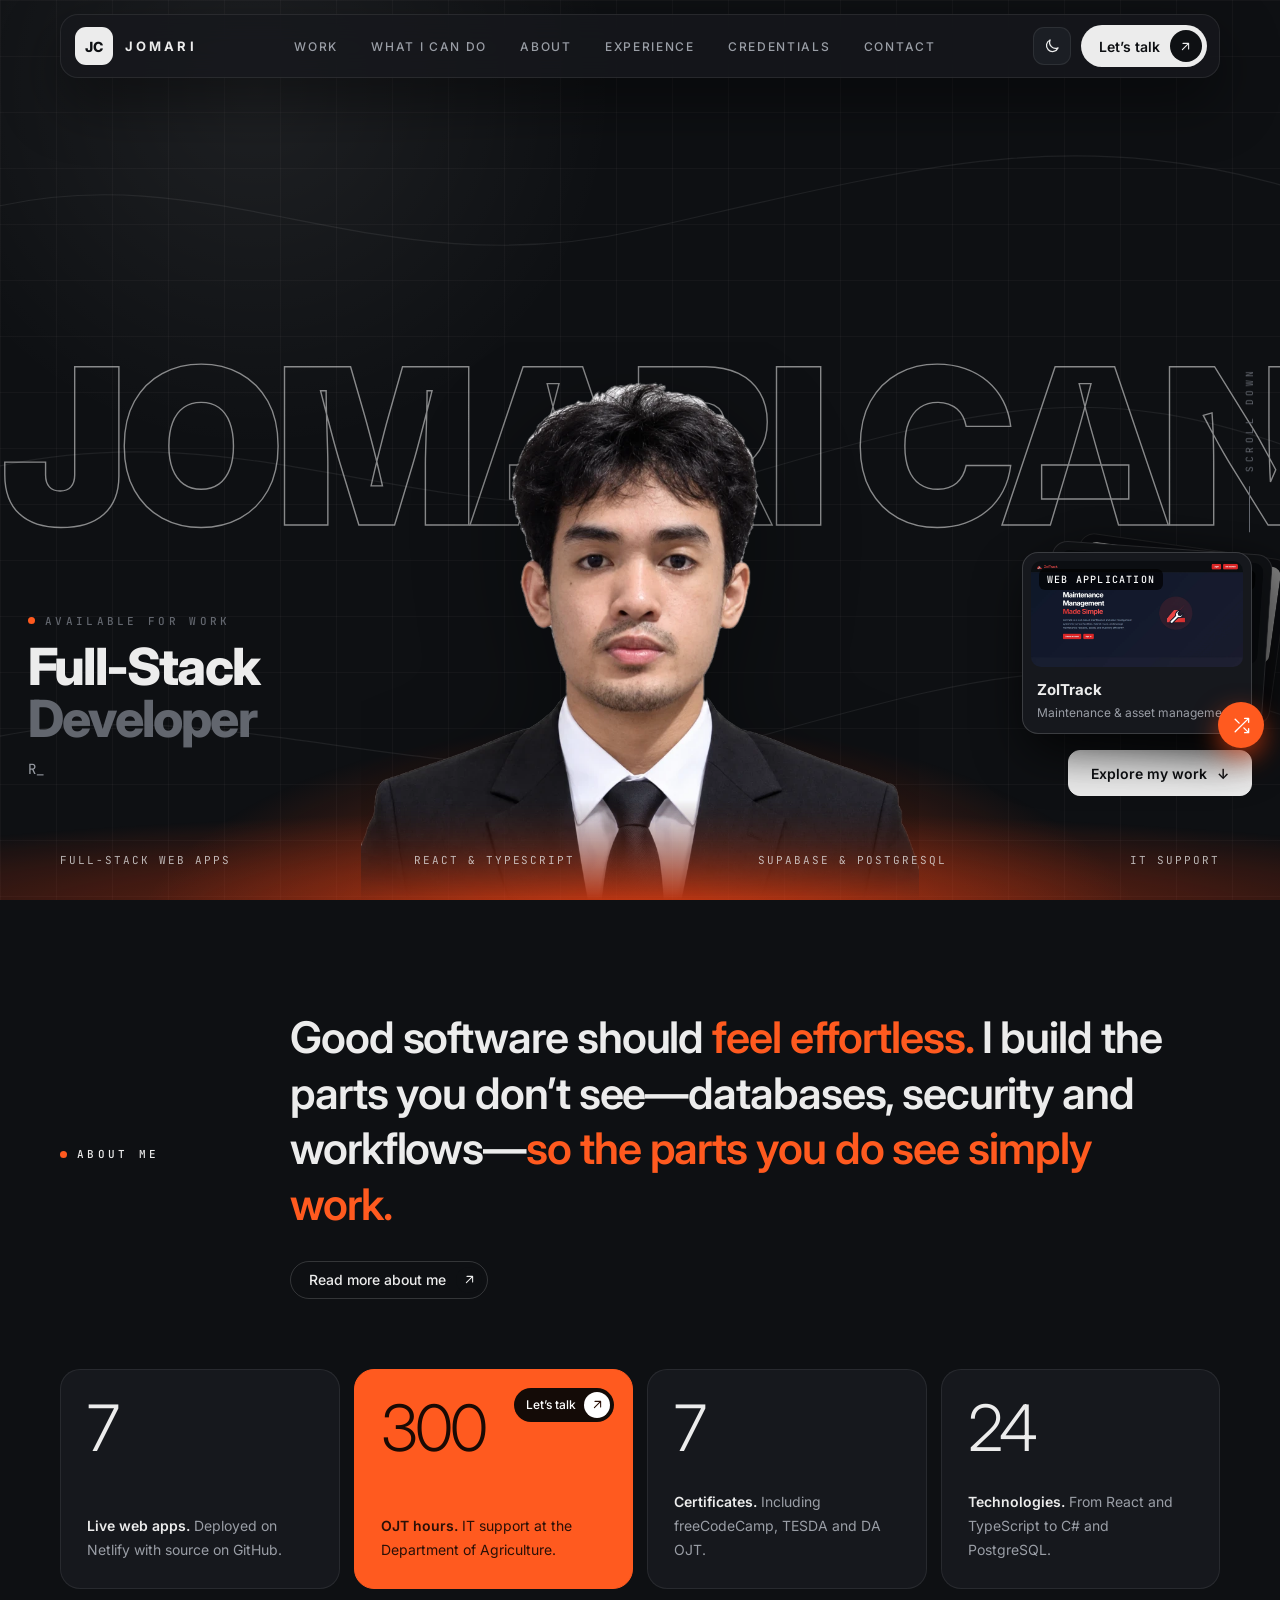
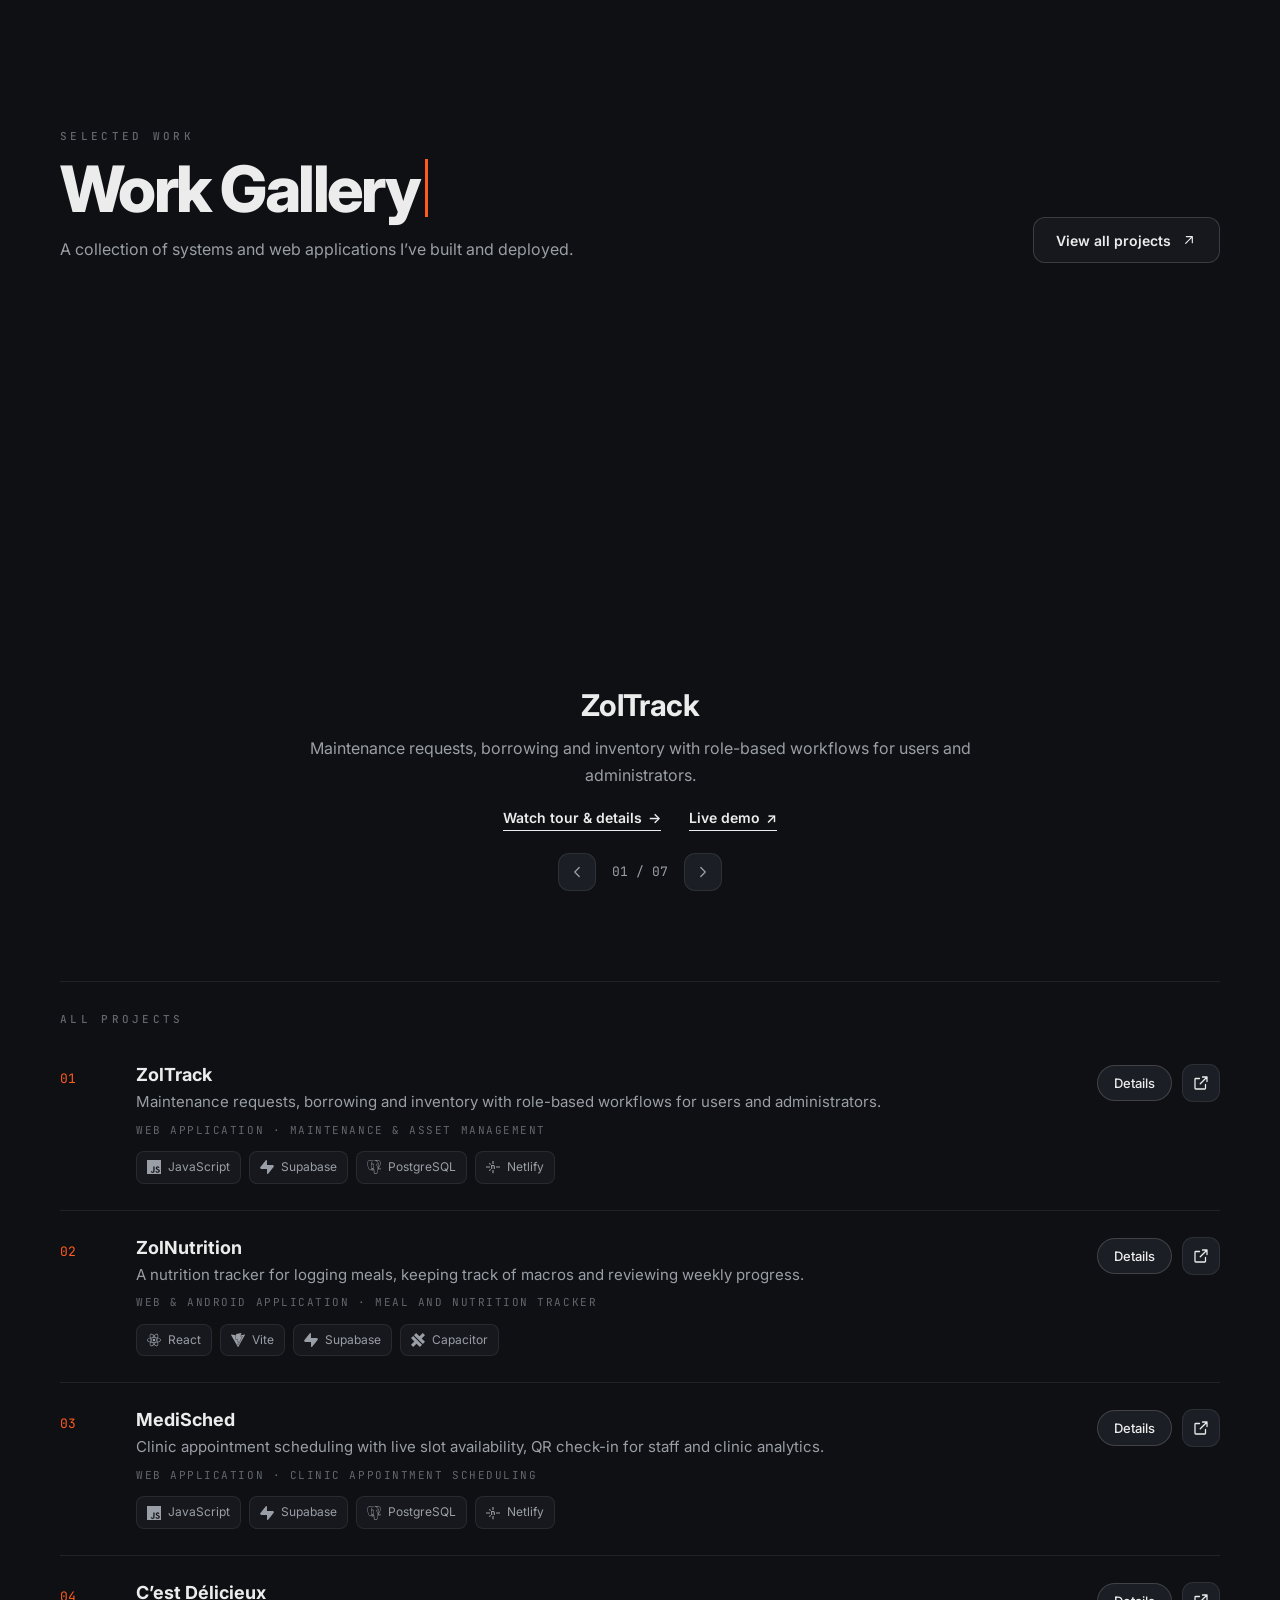
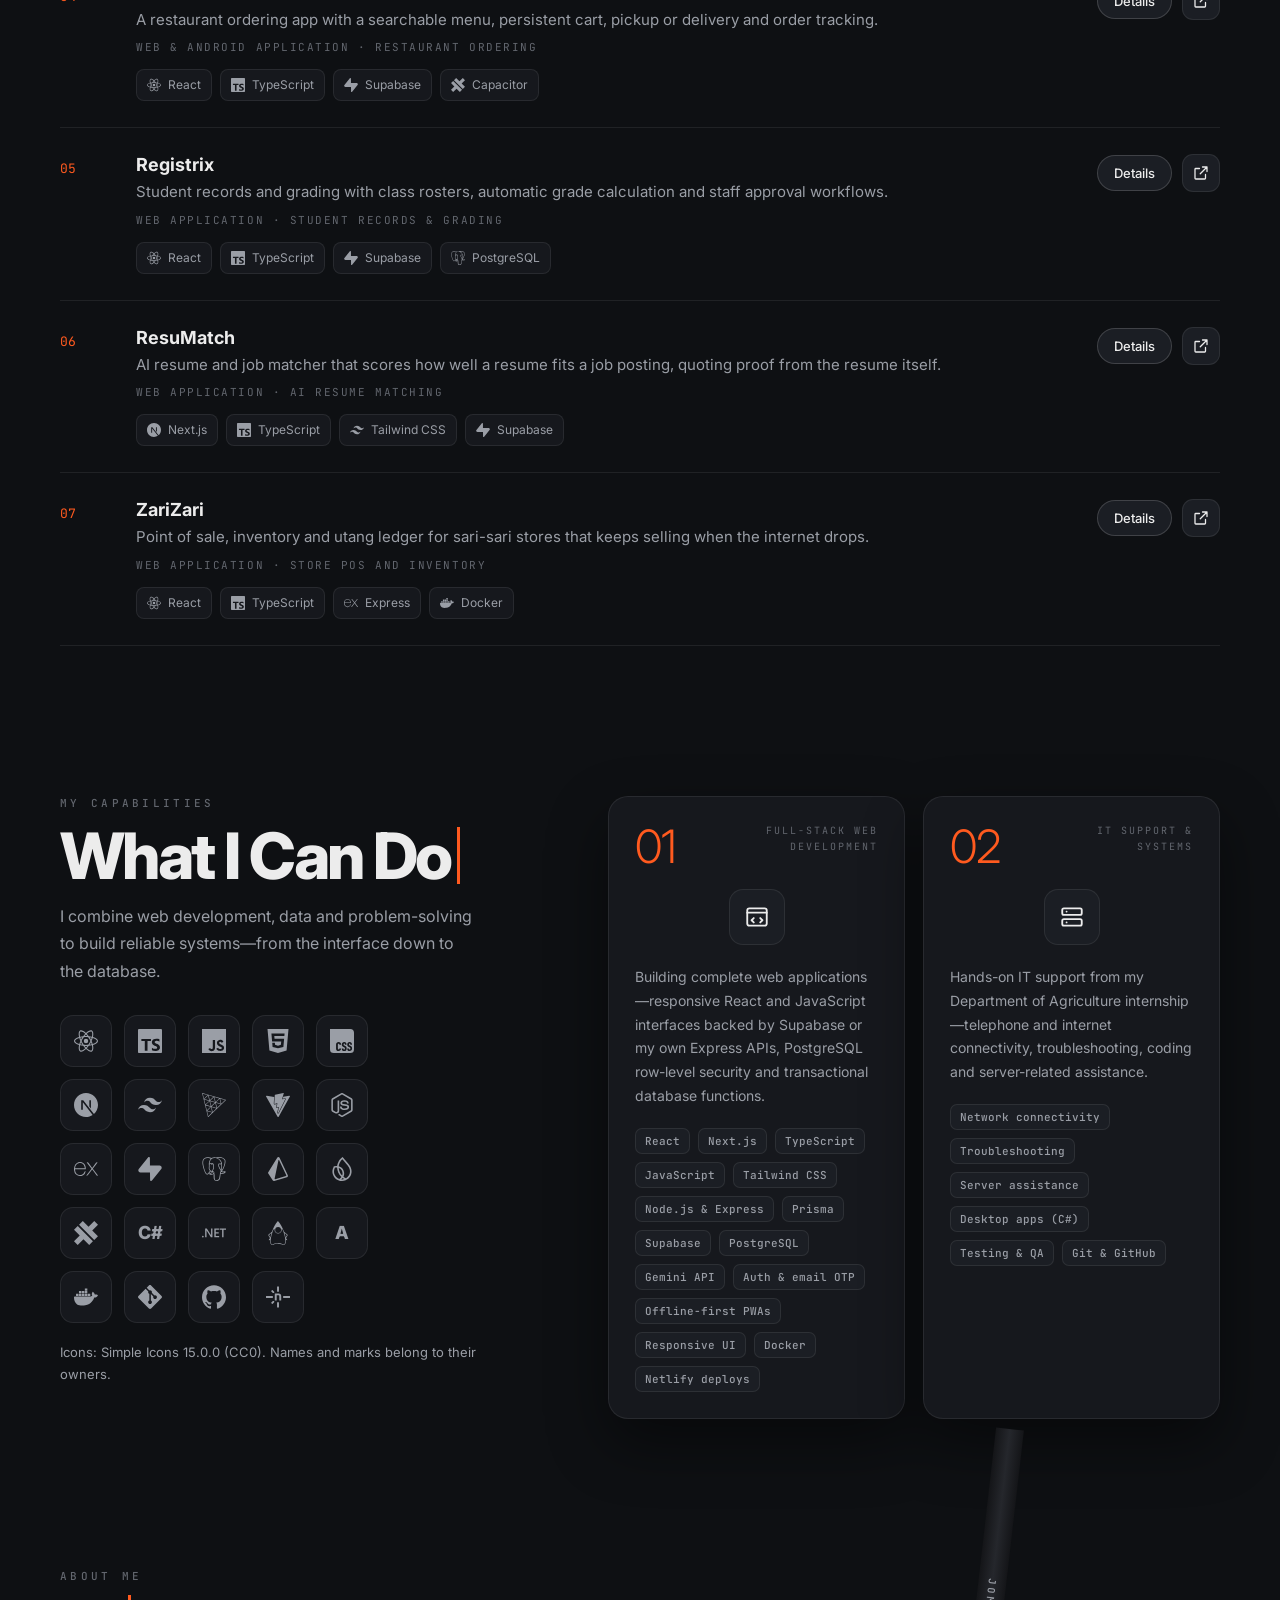
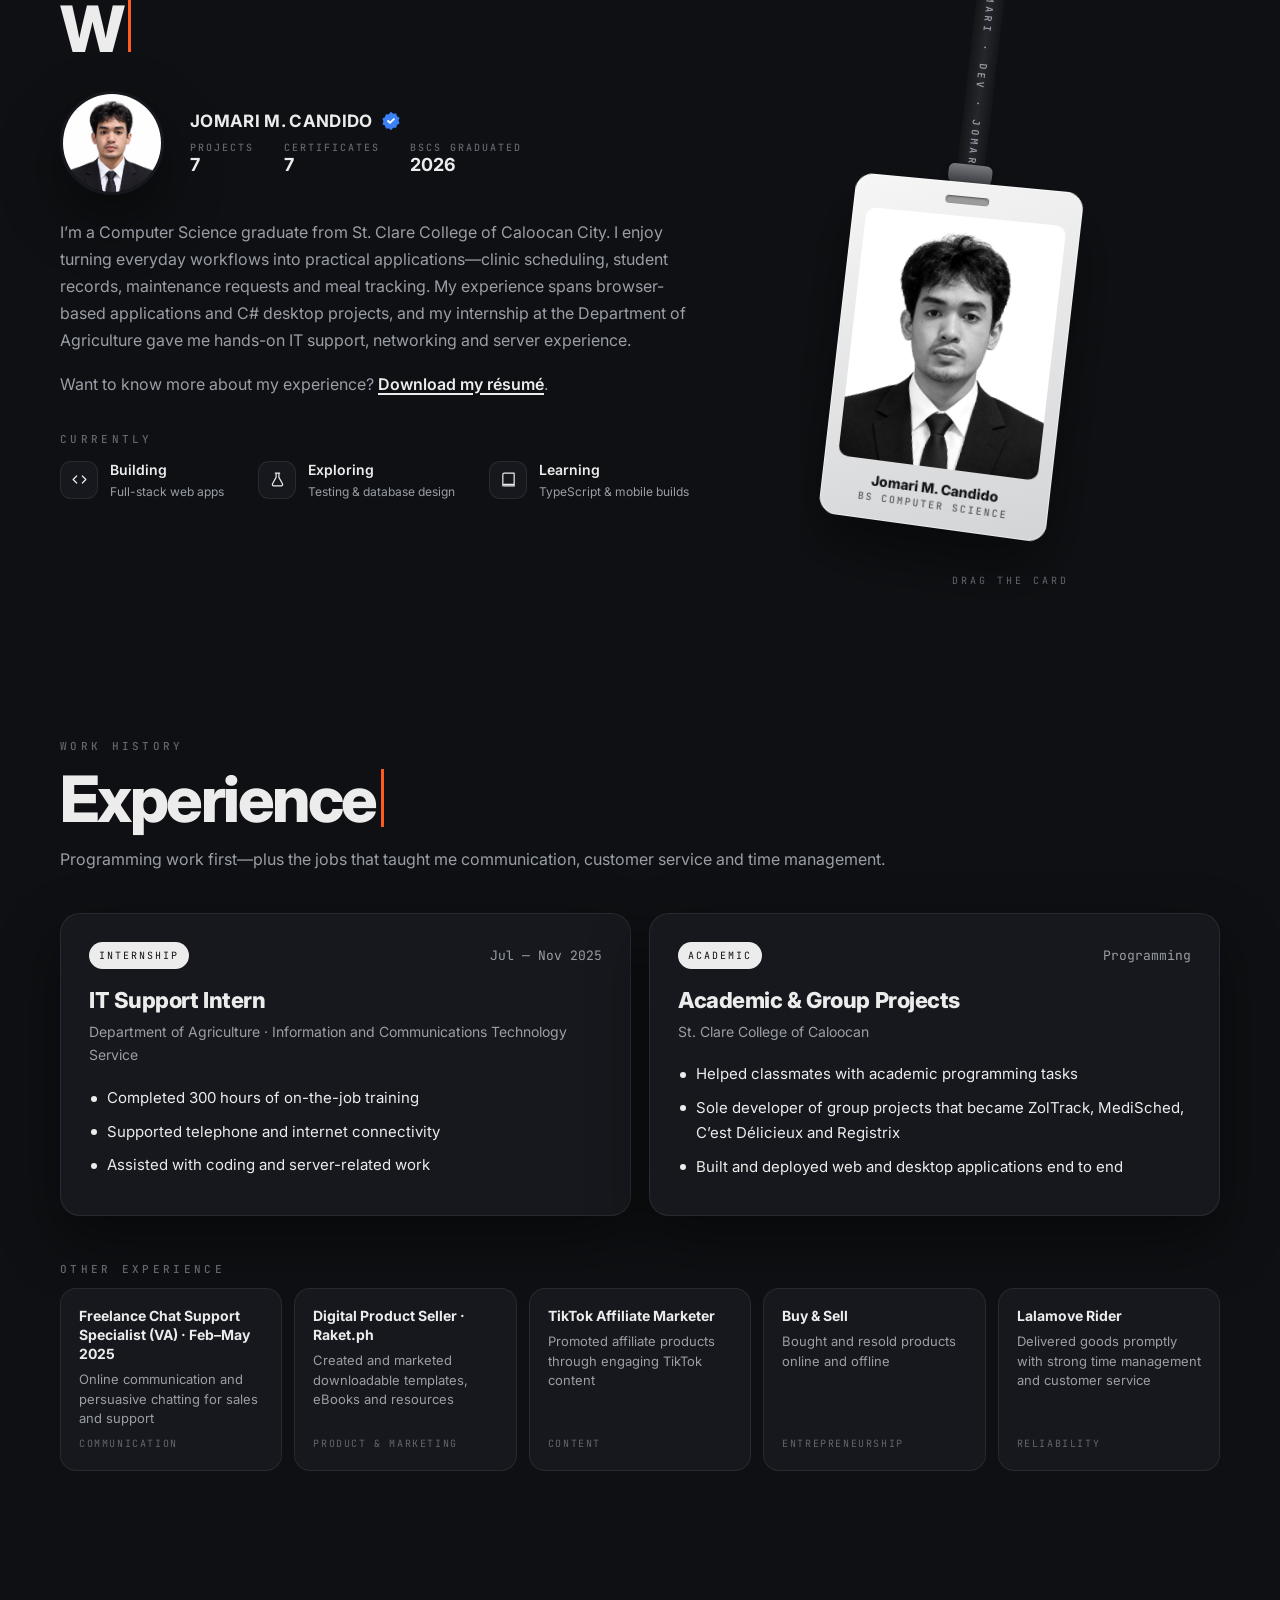
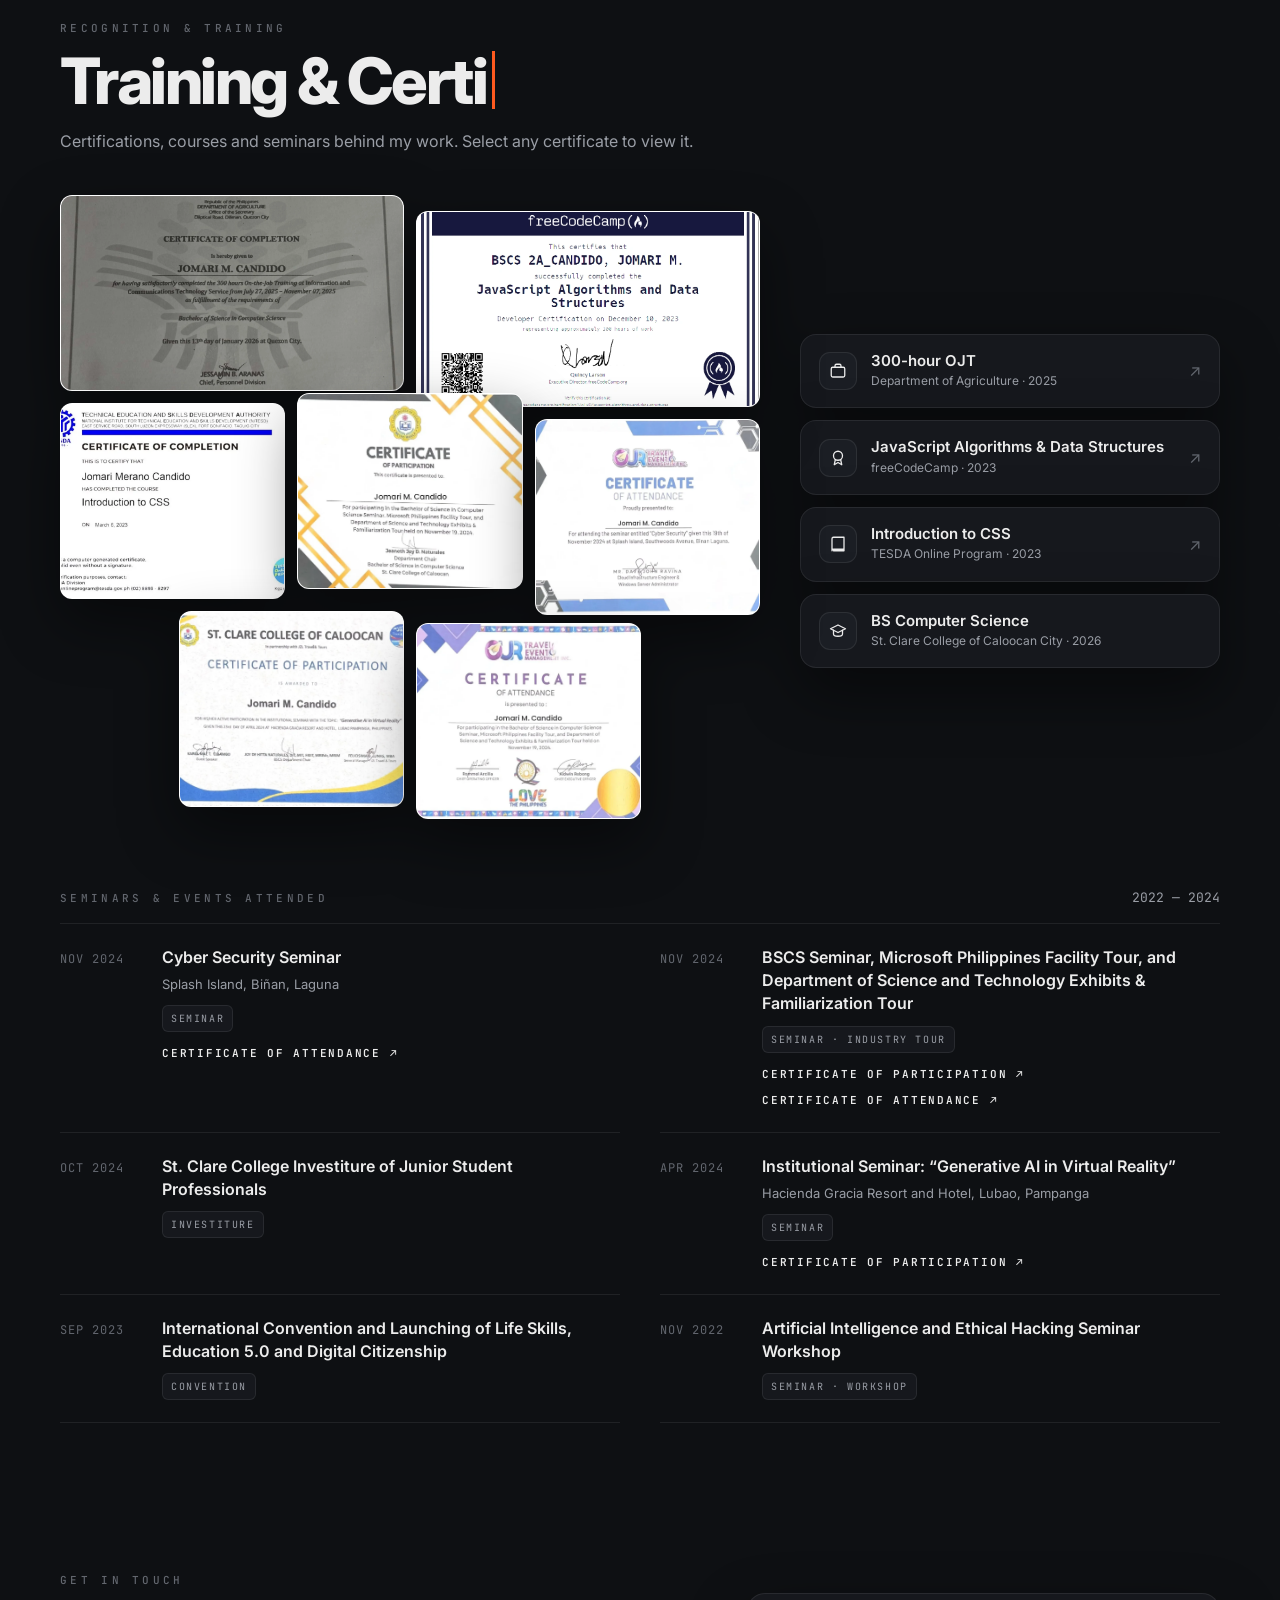
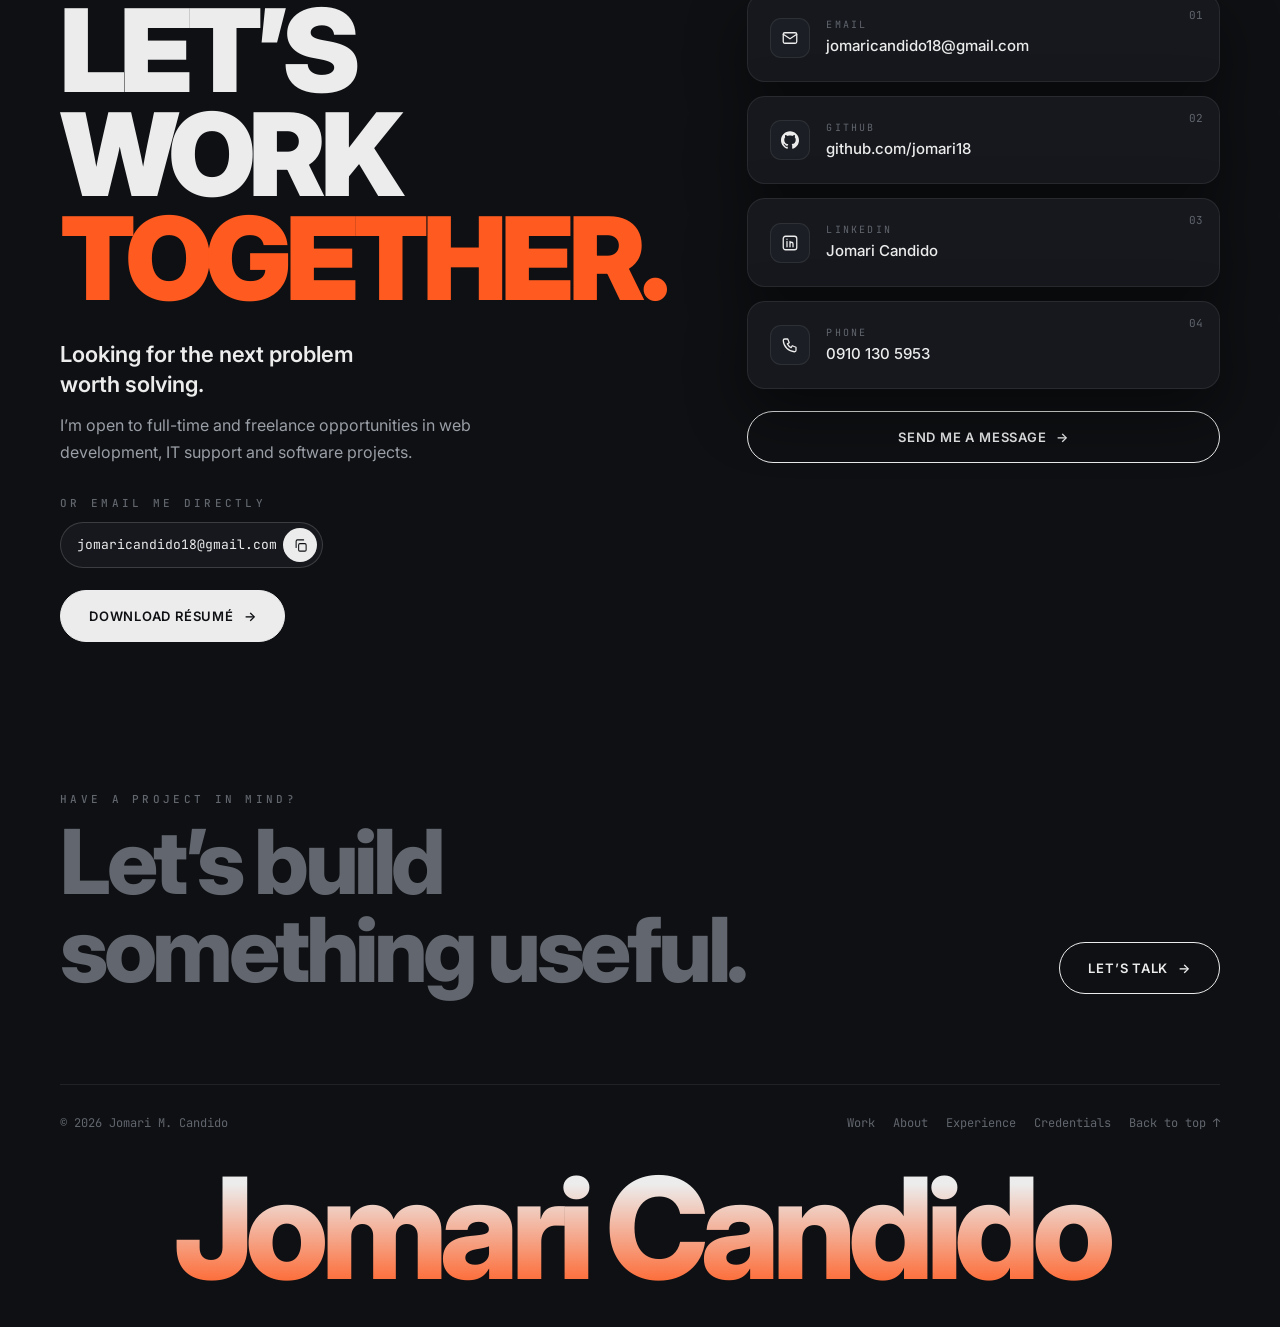
==== commit 86d97f34: "Add ZariZari as the seventh project - Carousel card, project row, case study and walkthrough video -" ====
--- a/index.html
+++ b/index.html
@@ -3,12 +3,12 @@
 <head>
 <meta charset="UTF-8">
 <meta name="viewport" content="width=device-width,initial-scale=1">
-<meta name="description" content="Jomari M. Candido — Computer Science graduate and full-stack web developer. Explore ZolTrack, ZolNutrition, MediSched, C’est Délicieux, Registrix and ResuMatch.">
+<meta name="description" content="Jomari M. Candido — Computer Science graduate and full-stack web developer. Explore ZolTrack, ZolNutrition, MediSched, C’est Délicieux, Registrix, ResuMatch and ZariZari.">
 <meta name="theme-color" content="#0e1013">
 <meta property="og:type" content="website">
 <meta property="og:url" content="https://jomaricandido.netlify.app/">
 <meta property="og:title" content="Jomari M. Candido · Developer Portfolio">
-<meta property="og:description" content="Full-stack web developer. Six live web applications built with React, Next.js, TypeScript and Supabase.">
+<meta property="og:description" content="Full-stack web developer. Seven live web applications built with React, Next.js, TypeScript, Express and Supabase.">
 <meta property="og:image" content="https://jomaricandido.netlify.app/assets/og-image.png">
 <meta property="og:image:width" content="1200">
 <meta property="og:image:height" content="630">
@@ -100,10 +100,10 @@
     </div>
   </div>
   <div class="stat-tiles">
-    <div class="tile reveal"><strong data-count="6">6</strong><span><b>Live web apps.</b> Deployed on Netlify with source on GitHub.</span></div>
+    <div class="tile reveal"><strong data-count="7">7</strong><span><b>Live web apps.</b> Deployed on Netlify with source on GitHub.</span></div>
     <div class="tile hot reveal"><strong data-count="300">300</strong><span><b>OJT hours.</b> IT support at the Department of Agriculture.</span><button class="tile-talk" type="button" data-open-message>Let’s talk <span class="talk-arrow small-arrow" aria-hidden="true"><svg viewBox="0 0 24 24"><path d="M7 17 17 7M8 7h9v9"/></svg></span></button></div>
     <div class="tile reveal"><strong data-count="7">7</strong><span><b>Certificates.</b> Including freeCodeCamp, TESDA and DA OJT.</span></div>
-    <div class="tile reveal"><strong data-count="20">20</strong><span><b>Technologies.</b> From React and TypeScript to C# and PostgreSQL.</span></div>
+    <div class="tile reveal"><strong data-count="24">24</strong><span><b>Technologies.</b> From React and TypeScript to C# and PostgreSQL.</span></div>
   </div>
 </section>
 
@@ -125,6 +125,7 @@
       <button type="button" class="cf-card" data-index="3" aria-label="Show C’est Délicieux"><img src="assets/projects/cest-delicieux.webp" width="1600" height="800" alt=""></button>
       <button type="button" class="cf-card" data-index="4" aria-label="Show Registrix"><img src="assets/projects/registrix.webp" width="1600" height="800" alt=""></button>
       <button type="button" class="cf-card" data-index="5" aria-label="Show ResuMatch"><img src="assets/projects/resumatch.webp" width="1600" height="800" alt=""></button>
+      <button type="button" class="cf-card" data-index="6" aria-label="Show ZariZari"><img src="assets/projects/zarizari.webp" width="1600" height="800" alt=""></button>
     </div>
     <div class="cf-info" aria-live="polite">
       <h3 id="cf-title">ZolTrack</h3>
@@ -133,7 +134,7 @@
         <button class="text-btn" type="button" id="cf-details">Watch tour &amp; details <span aria-hidden="true">→</span></button>
         <a class="text-btn" id="cf-live" href="https://zoltrack.netlify.app" target="_blank" rel="noopener">Live demo <span aria-hidden="true">↗</span></a>
       </div>
-      <div class="cf-nav"><button type="button" class="icon-btn" id="cf-prev" aria-label="Previous project"><svg viewBox="0 0 24 24" aria-hidden="true"><path d="m15 6-6 6 6 6"/></svg></button><span class="mono" id="cf-count">01 / 06</span><button type="button" class="icon-btn" id="cf-next" aria-label="Next project"><svg viewBox="0 0 24 24" aria-hidden="true"><path d="m9 6 6 6-6 6"/></svg></button></div>
+      <div class="cf-nav"><button type="button" class="icon-btn" id="cf-prev" aria-label="Previous project"><svg viewBox="0 0 24 24" aria-hidden="true"><path d="m15 6-6 6 6 6"/></svg></button><span class="mono" id="cf-count">01 / 07</span><button type="button" class="icon-btn" id="cf-next" aria-label="Next project"><svg viewBox="0 0 24 24" aria-hidden="true"><path d="m9 6 6 6-6 6"/></svg></button></div>
     </div>
   </div>
 
@@ -269,6 +270,28 @@
         <ul data-features><li>Match score computed from evidence, not guessed</li><li>Word-for-word quote checking against your resume</li><li>PDF read on your device; resume text never stored</li><li>Shareable results that expire in 30 days</li><li>Floating 3D resume sheets with light and dark themes</li></ul>
         <ul data-tech><li>Next.js</li><li>TypeScript</li><li>Tailwind CSS</li><li>Three.js</li><li>Gemini API</li><li>Supabase</li><li>Playwright</li></ul>
         <p data-links><a href="https://resumatch-ph.netlify.app">Live demo</a><a href="https://github.com/jomari18/resumatch">Source code</a></p>
+      </template>
+    </article>
+
+    <article class="project-row" data-project="zarizari" data-video="assets/videos/zarizari.webm" data-video-note="Recorded on the live site with a demo store">
+      <span class="row-num mono">07</span>
+      <div class="row-body">
+        <h3>ZariZari</h3>
+        <p class="row-summary">Point of sale, inventory and utang ledger for sari-sari stores that keeps selling when the internet drops.</p>
+        <p class="row-meta mono">Web application · Store POS and inventory</p>
+        <ul class="row-tech" aria-label="Technologies"><li><span class="icon" data-icon="react"></span>React</li><li><span class="icon" data-icon="typescript"></span>TypeScript</li><li><span class="icon" data-icon="express"></span>Express</li><li><span class="icon" data-icon="docker"></span>Docker</li></ul>
+      </div>
+      <div class="row-actions"><button class="pill-btn" type="button" data-details>Details</button><a class="icon-btn" href="https://zarizari.netlify.app" target="_blank" rel="noopener" aria-label="Open ZariZari live demo"><svg viewBox="0 0 24 24" aria-hidden="true"><path d="M14 4h6v6M20 4l-9 9M18 14v5a1 1 0 0 1-1 1H5a1 1 0 0 1-1-1V7a1 1 0 0 1 1-1h5"/></svg></a></div>
+      <template>
+        <img src="assets/projects/zarizari.webp" alt="ZariZari landing page with a 3D sari-sari store">
+        <p class="detail-kicker">Web application · Store POS and inventory</p>
+        <div class="case"><h4>The problem</h4><p>Most sari-sari stores still keep sales and utang in a notebook. The owner can’t see the day’s sales or what is about to run out, and the neighborhood internet drops just when a customer is paying.</p></div>
+        <div class="case"><h4>What I built</h4><p>A React and TypeScript web app that installs like a phone app, with my own Express API. The bantay sells by search, tap or barcode scan, gives the right sukli and prints 58 mm receipts. The owner manages products, stock, credit limits and staff, and reads the day’s reports. Every visitor can open a demo store with a month of sample history in one click.</p></div>
+        <div class="case"><h4>The hard part</h4><p>Selling without a connection and never counting a sale twice. Sales wait on the device and sync in order, each with its own id, so a retry returns the stored sale instead of a duplicate. The API runs in Docker on a free server that sleeps, so the app wakes it early and treats a slow answer like being offline. Only the website can call the API, through a proxy that signs every request; sessions rotate their tokens on every use, and roles are checked on the server.</p></div>
+        <div class="case"><h4>Result</h4><p>A live app with 583 unit and API tests and 9 Playwright end-to-end tests with accessibility checks, run in GitHub Actions before every deploy. Lighthouse on mobile scores 96 for performance and 100 for accessibility, best practices and SEO.</p></div>
+        <ul data-features><li>Barcode scanning with the phone camera</li><li>Keeps selling offline and syncs each sale exactly once</li><li>Utang ledger with credit limits, payments and aging</li><li>Owner and bantay roles enforced by the API</li><li>3D sari-sari store on the landing page</li></ul>
+        <ul data-tech><li>React</li><li>TypeScript</li><li>Tailwind CSS</li><li>Express</li><li>Prisma</li><li>PostgreSQL</li><li>Docker</li><li>Three.js</li><li>Playwright</li></ul>
+        <p data-links><a href="https://zarizari.netlify.app">Live demo</a><a href="https://github.com/jomari18/sarisari-pos">Source code</a></p>
       </template>
     </article>
   </div>
@@ -290,14 +313,18 @@
         <li style="--brand:#06b6d4" title="Tailwind CSS"><span class="icon" data-icon="tailwindcss"></span><span class="visually-hidden">Tailwind CSS</span></li>
         <li style="--brand:#8a8a8a" title="Three.js"><span class="icon" data-icon="threedotjs"></span><span class="visually-hidden">Three.js</span></li>
         <li style="--brand:#9135ff" title="Vite"><span class="icon" data-icon="vite"></span><span class="visually-hidden">Vite</span></li>
+        <li style="--brand:#5fa04e" title="Node.js"><span class="icon" data-icon="nodedotjs"></span><span class="visually-hidden">Node.js</span></li>
+        <li style="--brand:#8a8a8a" title="Express"><span class="icon" data-icon="express"></span><span class="visually-hidden">Express</span></li>
         <li style="--brand:#3fcf8e" title="Supabase"><span class="icon" data-icon="supabase"></span><span class="visually-hidden">Supabase</span></li>
         <li style="--brand:#4169e1" title="PostgreSQL"><span class="icon" data-icon="postgresql"></span><span class="visually-hidden">PostgreSQL</span></li>
+        <li style="--brand:#8a8a8a" title="Prisma"><span class="icon" data-icon="prisma"></span><span class="visually-hidden">Prisma</span></li>
         <li style="--brand:#ffca28" title="Firebase"><span class="icon" data-icon="firebase"></span><span class="visually-hidden">Firebase</span></li>
         <li style="--brand:#119eff" title="Capacitor"><span class="icon" data-icon="capacitor"></span><span class="visually-hidden">Capacitor</span></li>
         <li style="--brand:#9b4f96" title="C#"><span class="glyph" aria-hidden="true">C#</span><span class="visually-hidden">C#</span></li>
         <li style="--brand:#512bd4" title=".NET / Windows Forms"><span class="icon" data-icon="dotnet"></span><span class="visually-hidden">.NET / Windows Forms</span></li>
         <li style="--brand:#ed8b00" title="Java"><span class="icon" data-icon="openjdk"></span><span class="visually-hidden">Java</span></li>
         <li style="--brand:#a4373a" title="Microsoft Access"><span class="glyph" aria-hidden="true">A</span><span class="visually-hidden">Microsoft Access</span></li>
+        <li style="--brand:#2496ed" title="Docker"><span class="icon" data-icon="docker"></span><span class="visually-hidden">Docker</span></li>
         <li style="--brand:#f05032" title="Git"><span class="icon" data-icon="git"></span><span class="visually-hidden">Git</span></li>
         <li style="--brand:#8a8a8a" title="GitHub"><span class="icon" data-icon="github"></span><span class="visually-hidden">GitHub</span></li>
         <li style="--brand:#00c7b7" title="Netlify"><span class="icon" data-icon="netlify"></span><span class="visually-hidden">Netlify</span></li>
@@ -308,8 +335,8 @@
       <article class="cap-card reveal">
         <div class="cap-top"><span class="cap-num">01</span><span class="cap-label mono">Full-stack web<br>development</span></div>
         <div class="cap-icon"><svg viewBox="0 0 24 24" aria-hidden="true"><rect x="3" y="4" width="18" height="16" rx="2"/><path d="M3 8h18M9 13l-2 2 2 2M15 13l2 2-2 2"/></svg></div>
-        <p>Building complete web applications—responsive React and JavaScript interfaces backed by Supabase, PostgreSQL row-level security and transactional database functions.</p>
-        <ul class="tags"><li>React</li><li>Next.js</li><li>TypeScript</li><li>JavaScript</li><li>Tailwind CSS</li><li>Supabase</li><li>PostgreSQL</li><li>Gemini API</li><li>Auth &amp; email OTP</li><li>Responsive UI</li><li>Netlify deploys</li></ul>
+        <p>Building complete web applications—responsive React and JavaScript interfaces backed by Supabase or my own Express APIs, PostgreSQL row-level security and transactional database functions.</p>
+        <ul class="tags"><li>React</li><li>Next.js</li><li>TypeScript</li><li>JavaScript</li><li>Tailwind CSS</li><li>Node.js &amp; Express</li><li>Prisma</li><li>Supabase</li><li>PostgreSQL</li><li>Gemini API</li><li>Auth &amp; email OTP</li><li>Offline-first PWAs</li><li>Responsive UI</li><li>Docker</li><li>Netlify deploys</li></ul>
       </article>
       <article class="cap-card reveal">
         <div class="cap-top"><span class="cap-num">02</span><span class="cap-label mono">IT support &amp;<br>systems</span></div>
@@ -331,7 +358,7 @@
         <div>
           <p class="profile-name">JOMARI M. CANDIDO <svg class="verified" viewBox="0 0 24 24" aria-label="Verified"><path d="M12 2l2.4 2.1 3.2-.3.9 3.1 2.8 1.6-1.1 3 1.1 3-2.8 1.6-.9 3.1-3.2-.3L12 22l-2.4-2.1-3.2.3-.9-3.1-2.8-1.6 1.1-3-1.1-3 2.8-1.6.9-3.1 3.2.3z"/><path class="tick" d="m8.5 12 2.3 2.3 4.7-4.6"/></svg></p>
           <dl class="profile-stats">
-            <div><dt>Projects</dt><dd data-count="5">5</dd></div>
+            <div><dt>Projects</dt><dd data-count="7">7</dd></div>
             <div><dt>Certificates</dt><dd data-count="7">7</dd></div>
             <div><dt>BSCS graduated</dt><dd>2026</dd></div>
           </dl>
--- a/style.css
+++ b/style.css
@@ -176,6 +176,10 @@
 .icon[data-icon=nextdotjs]{--src:url(assets/tech/nextdotjs.svg)}
 .icon[data-icon=tailwindcss]{--src:url(assets/tech/tailwindcss.svg)}
 .icon[data-icon=threedotjs]{--src:url(assets/tech/threedotjs.svg)}
+.icon[data-icon=nodedotjs]{--src:url(assets/tech/nodedotjs.svg)}
+.icon[data-icon=express]{--src:url(assets/tech/express.svg)}
+.icon[data-icon=prisma]{--src:url(assets/tech/prisma.svg)}
+.icon[data-icon=docker]{--src:url(assets/tech/docker.svg)}
 
 /* What I can do */
 .skills{display:grid;grid-template-columns:.9fr 1.1fr;gap:48px;align-items:start}
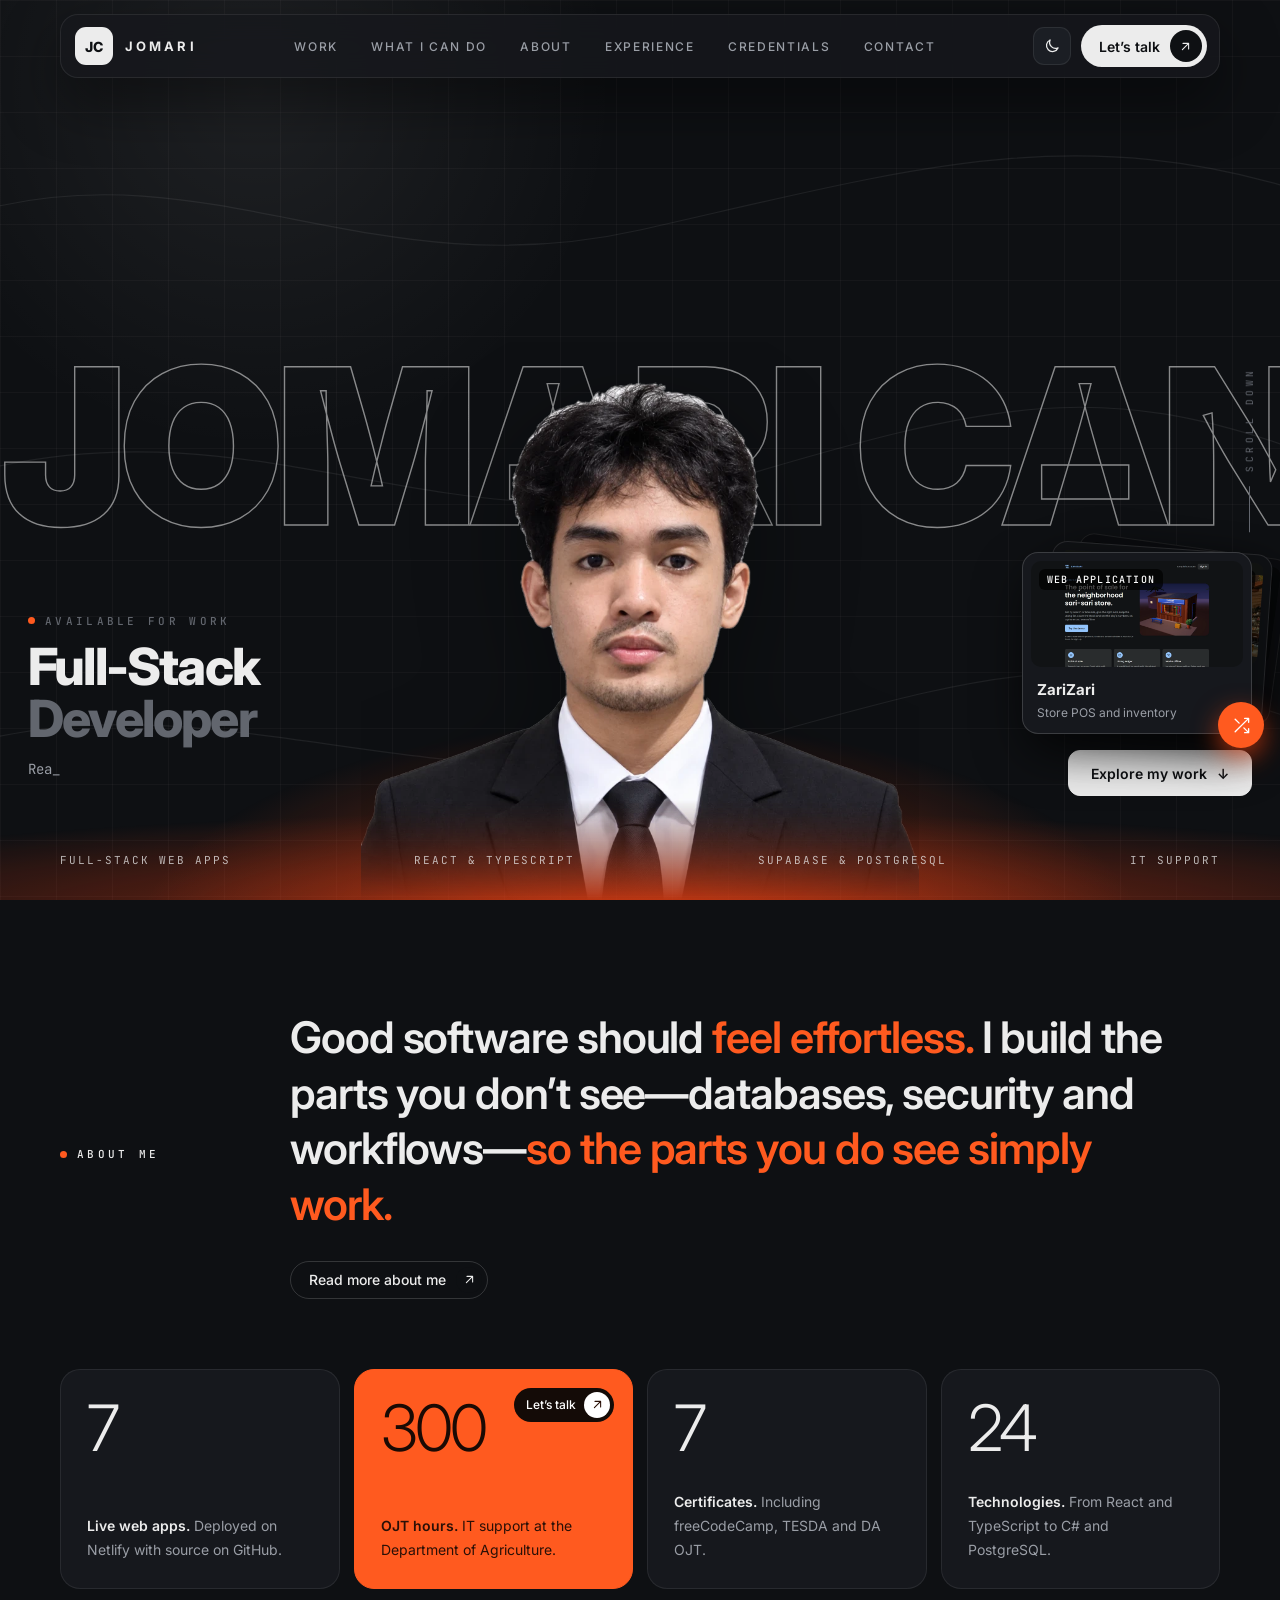
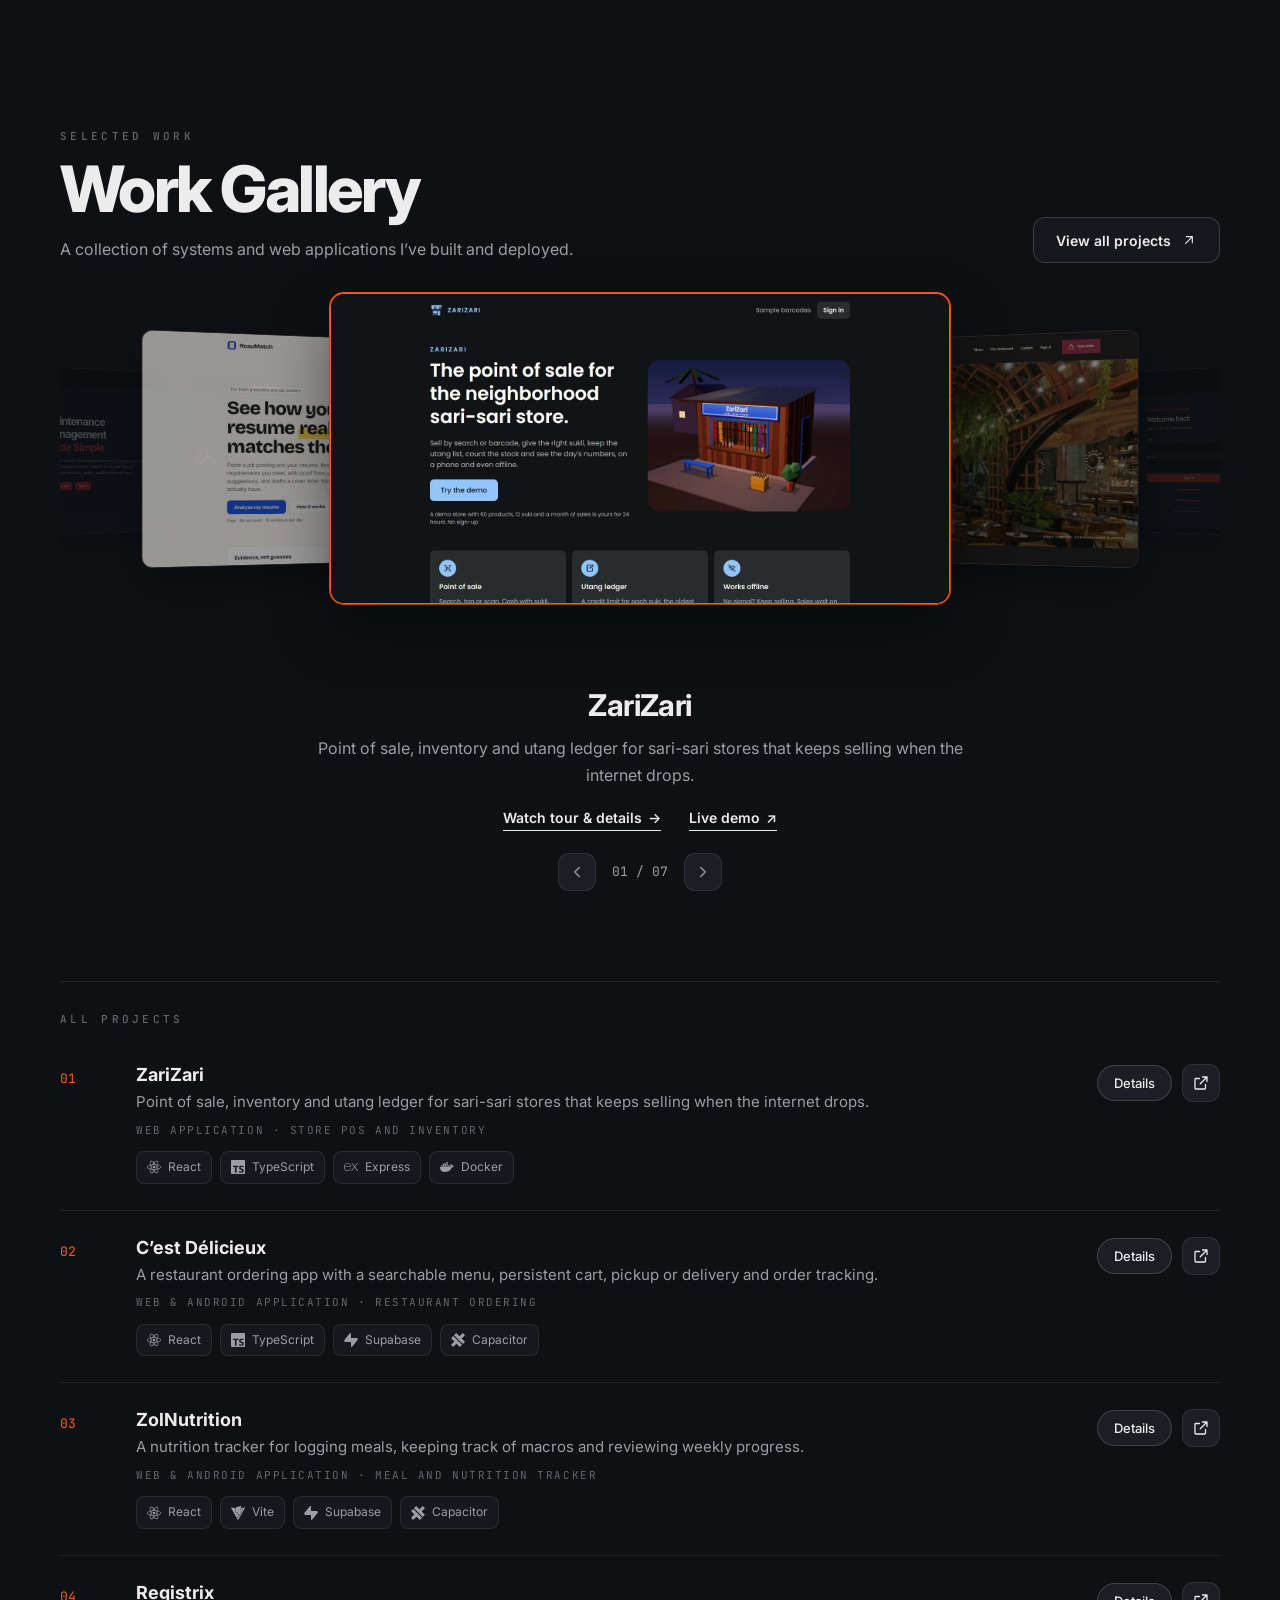
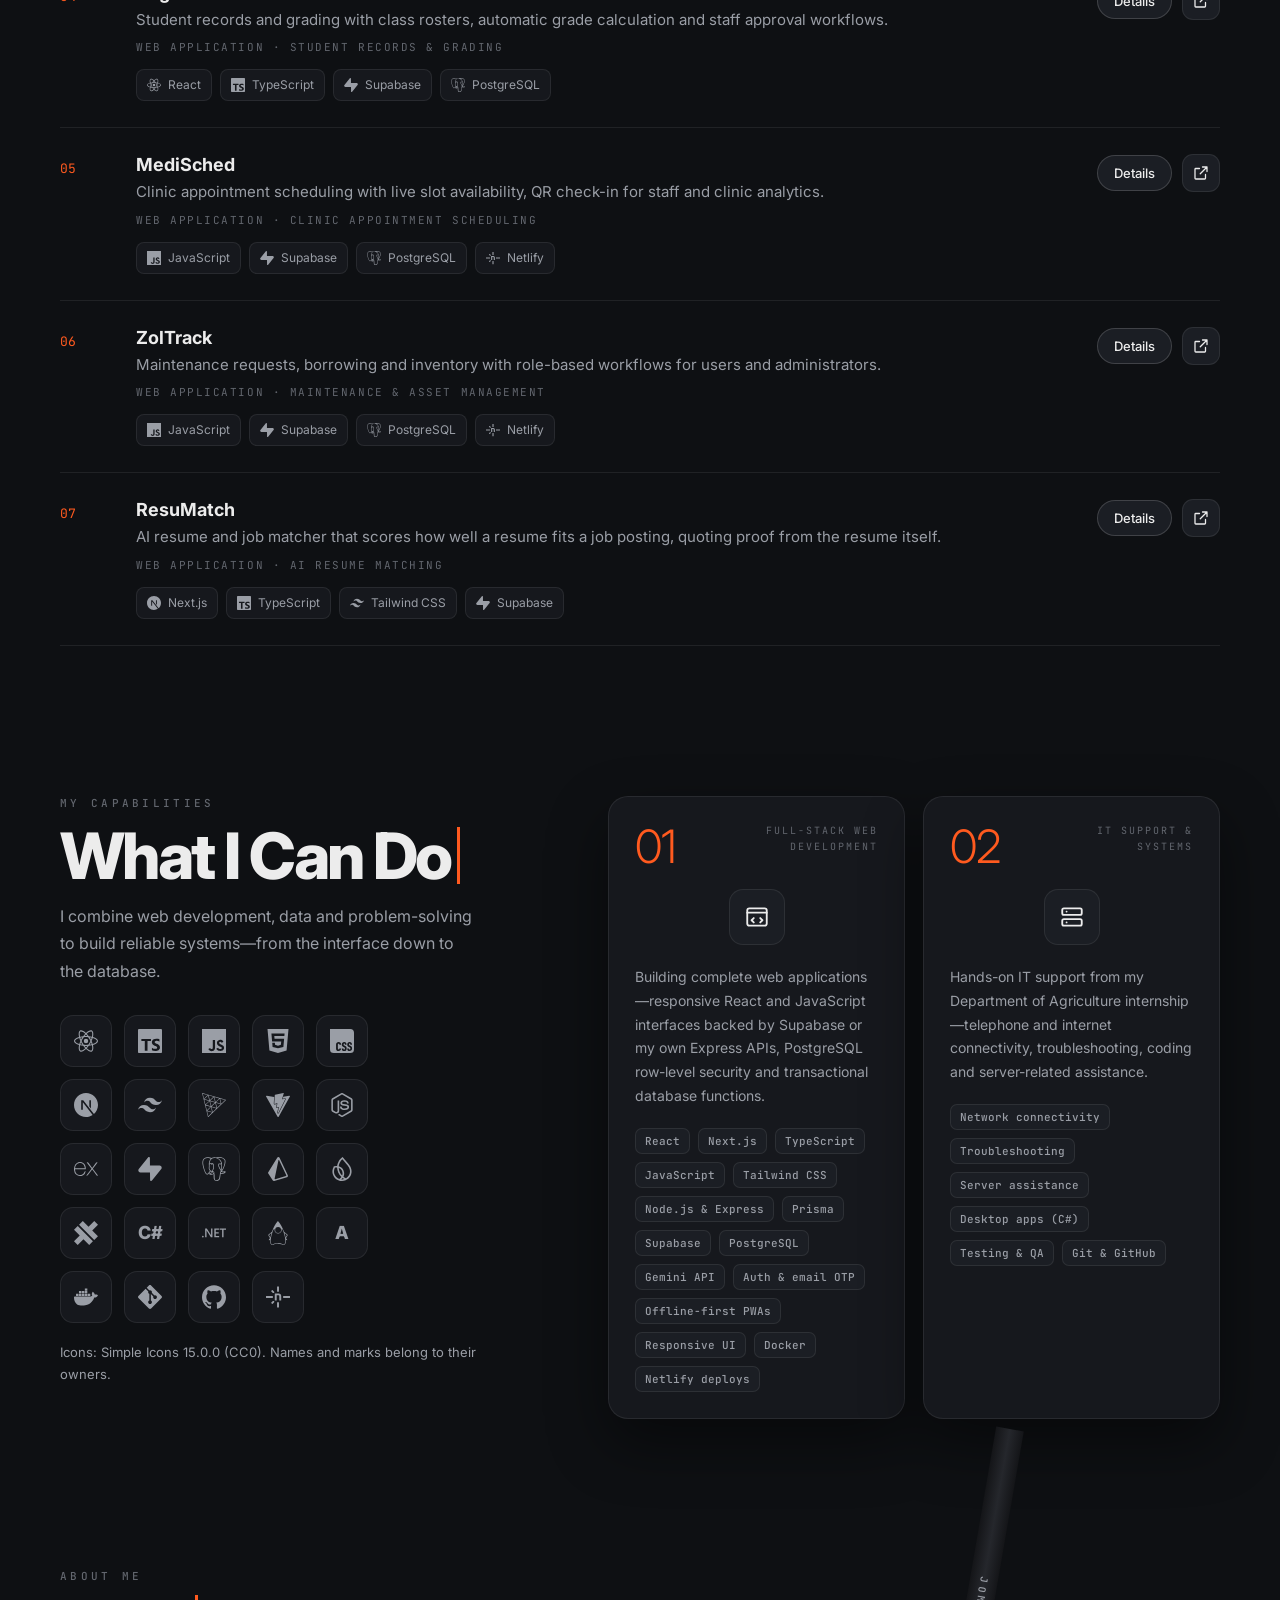
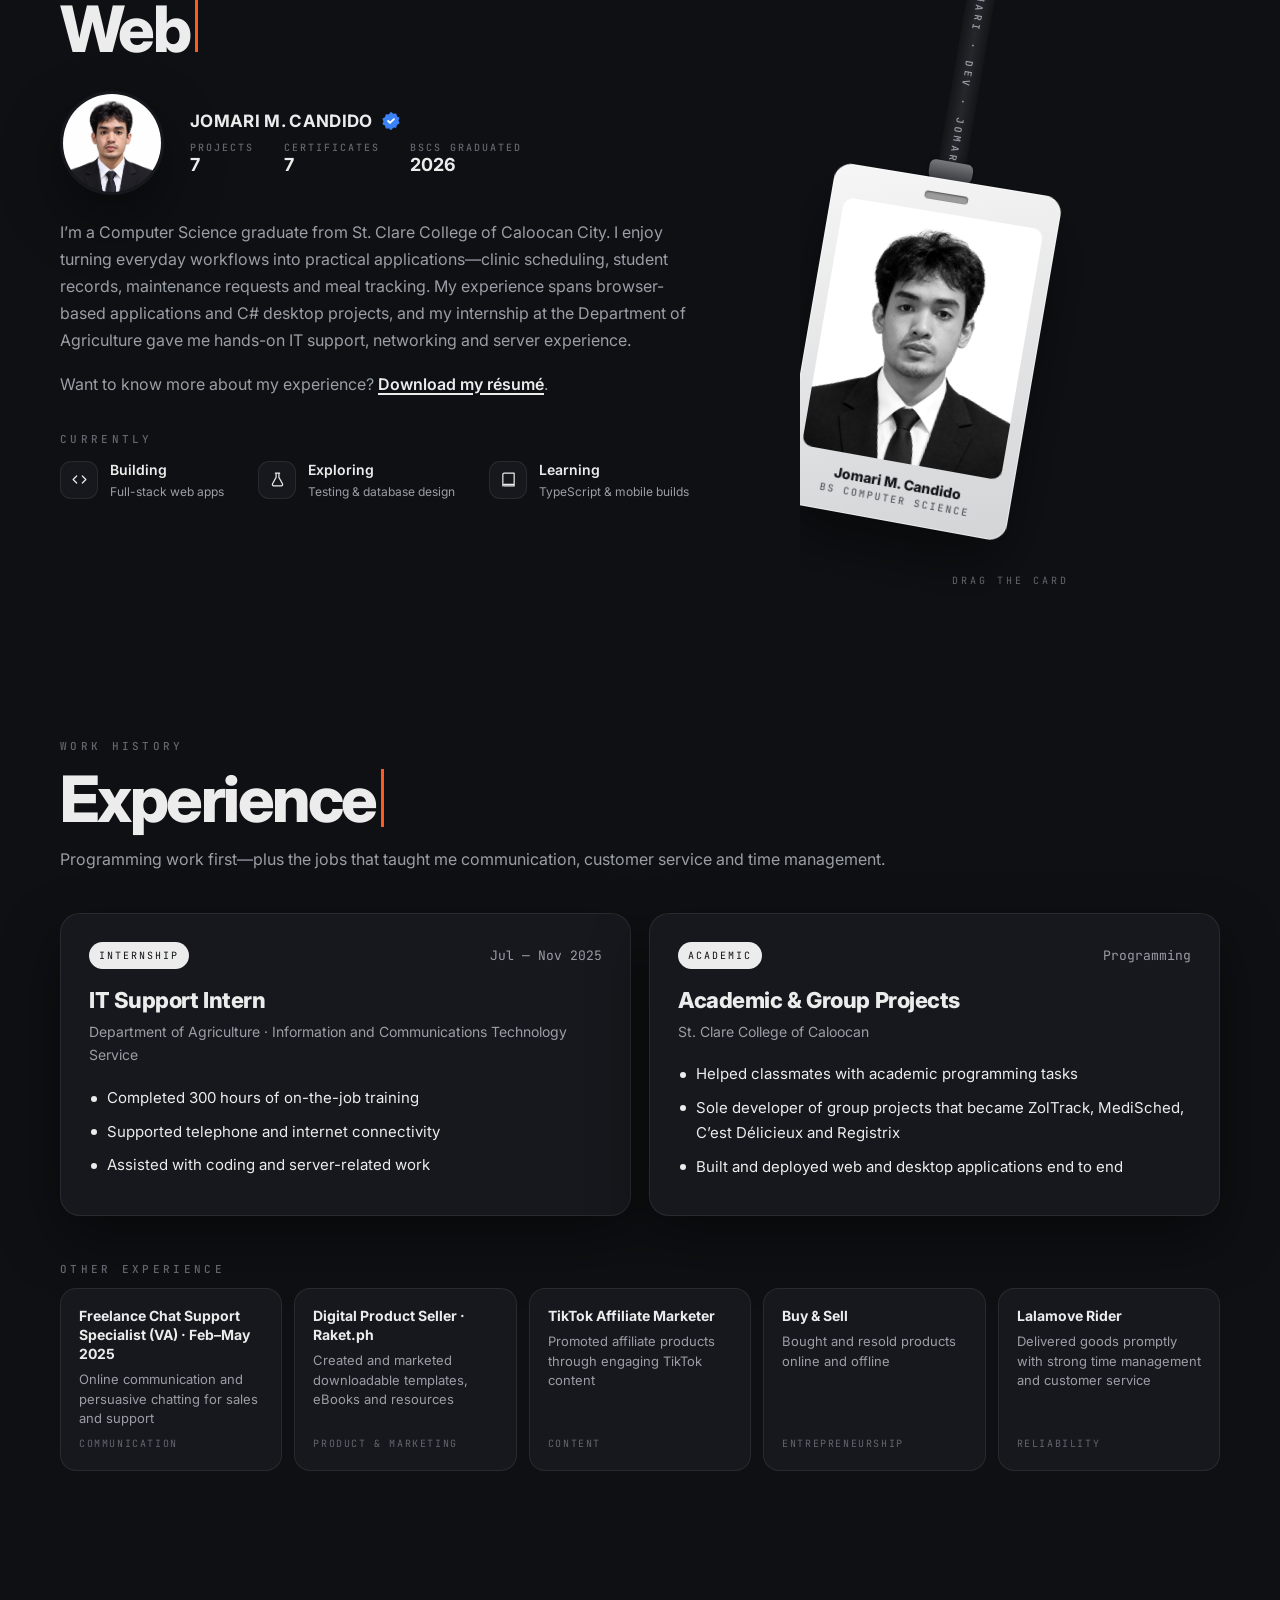
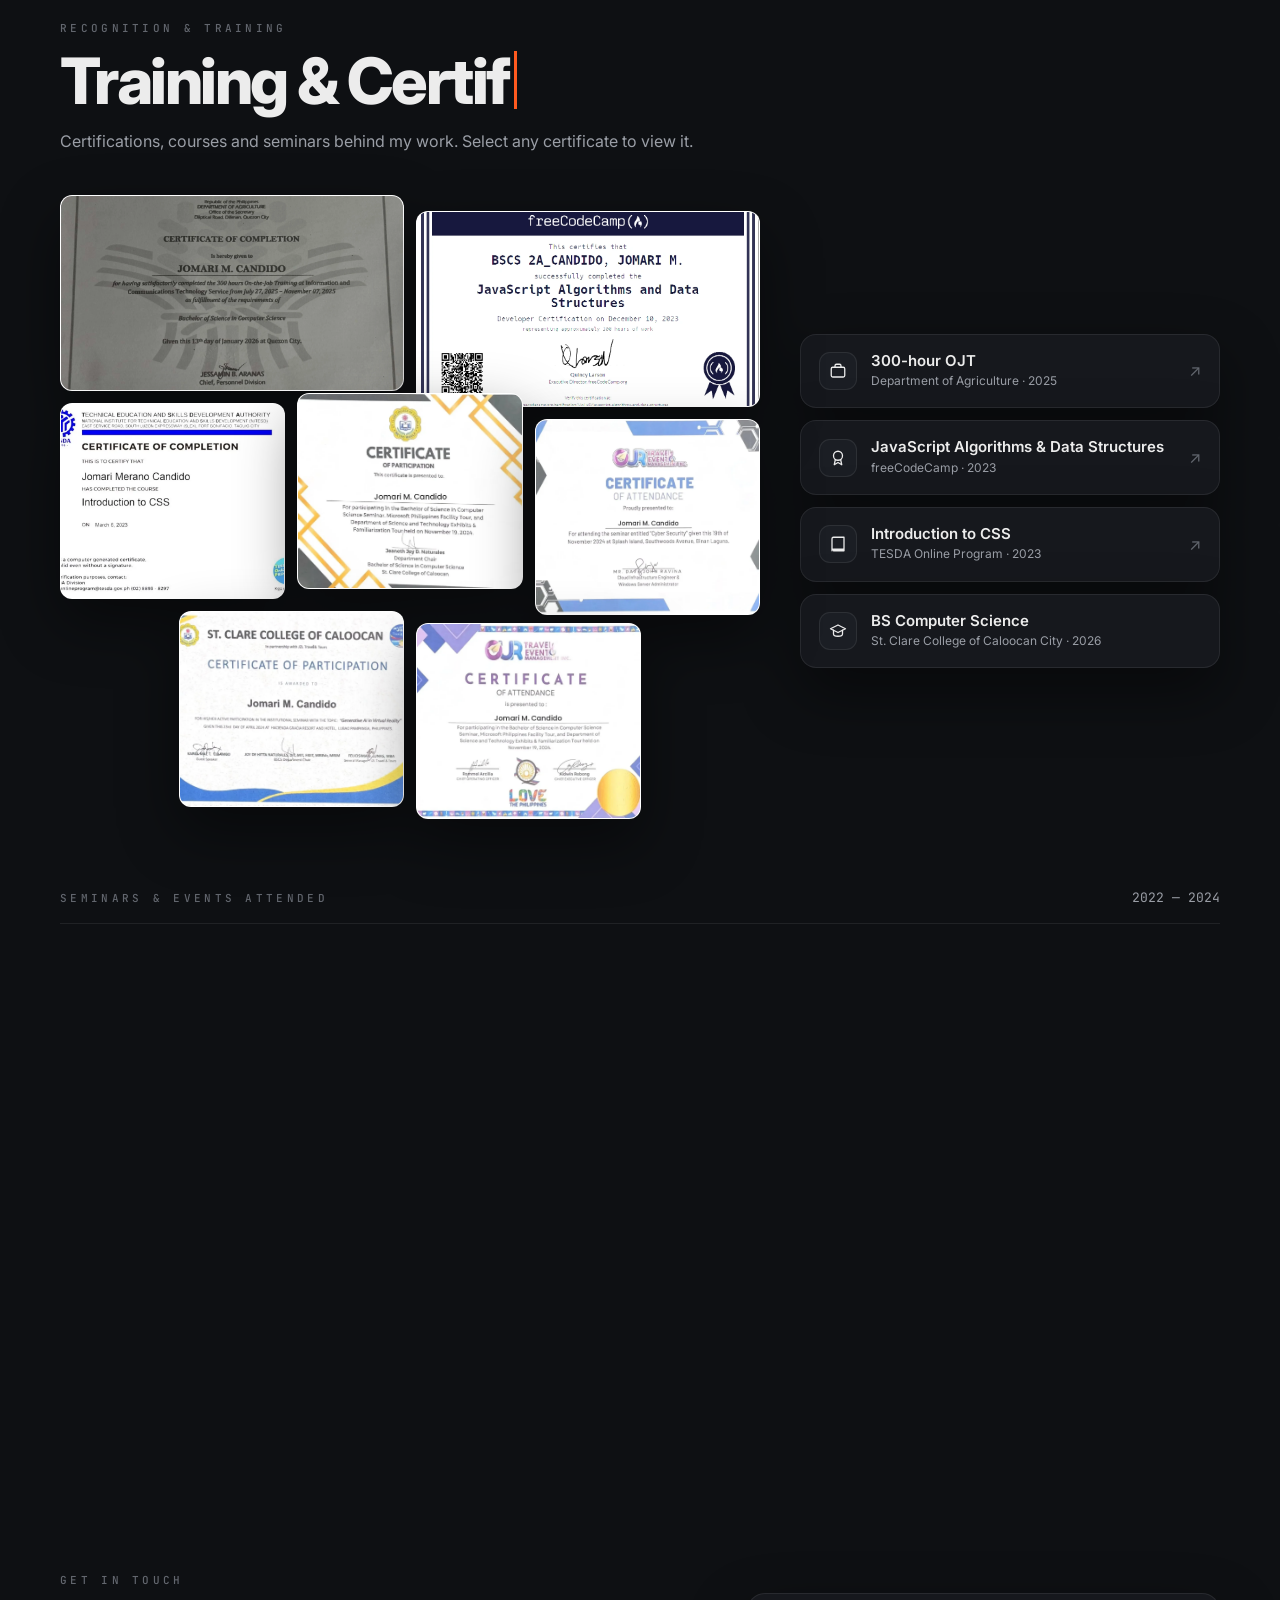
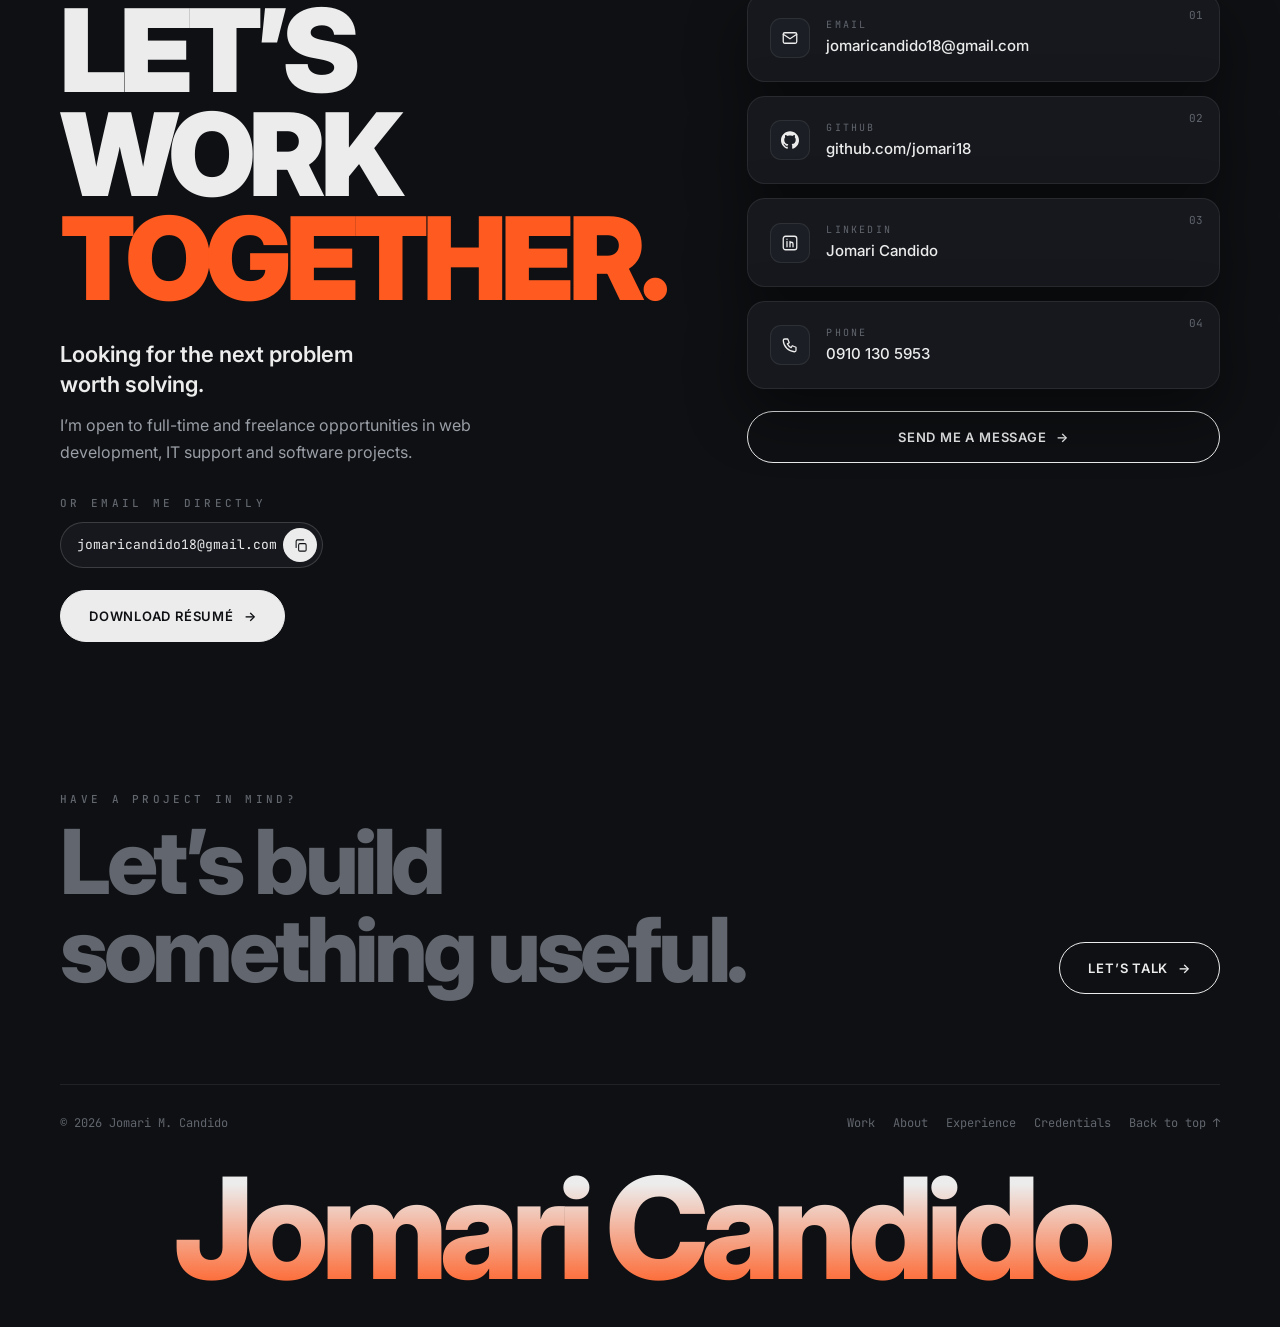
==== commit edbd95f1: "Put the projects in Jomari's order and add the two new ones to the résumé - Portfolio: ZariZari, C’e" ====
--- a/index.html
+++ b/index.html
@@ -3,7 +3,7 @@
 <head>
 <meta charset="UTF-8">
 <meta name="viewport" content="width=device-width,initial-scale=1">
-<meta name="description" content="Jomari M. Candido — Computer Science graduate and full-stack web developer. Explore ZolTrack, ZolNutrition, MediSched, C’est Délicieux, Registrix, ResuMatch and ZariZari.">
+<meta name="description" content="Jomari M. Candido — Computer Science graduate and full-stack web developer. Explore ZariZari, C’est Délicieux, ZolNutrition, Registrix, MediSched, ZolTrack and ResuMatch.">
 <meta name="theme-color" content="#0e1013">
 <meta property="og:type" content="website">
 <meta property="og:url" content="https://jomaricandido.netlify.app/">
@@ -119,20 +119,20 @@
 
   <div class="coverflow" id="coverflow" role="region" aria-roledescription="carousel" aria-label="Featured projects">
     <div class="cf-stage" id="cf-stage" role="group" aria-label="Choose a project">
-      <button type="button" class="cf-card" data-index="0" aria-label="Show ZolTrack"><img src="assets/projects/zoltrack.webp" width="1600" height="800" alt=""></button>
-      <button type="button" class="cf-card" data-index="1" aria-label="Show ZolNutrition"><img src="assets/projects/zolnutrition.webp" width="1600" height="800" alt=""></button>
-      <button type="button" class="cf-card" data-index="2" aria-label="Show MediSched"><img src="assets/projects/medisched.webp" width="1600" height="800" alt=""></button>
-      <button type="button" class="cf-card" data-index="3" aria-label="Show C’est Délicieux"><img src="assets/projects/cest-delicieux.webp" width="1600" height="800" alt=""></button>
-      <button type="button" class="cf-card" data-index="4" aria-label="Show Registrix"><img src="assets/projects/registrix.webp" width="1600" height="800" alt=""></button>
-      <button type="button" class="cf-card" data-index="5" aria-label="Show ResuMatch"><img src="assets/projects/resumatch.webp" width="1600" height="800" alt=""></button>
-      <button type="button" class="cf-card" data-index="6" aria-label="Show ZariZari"><img src="assets/projects/zarizari.webp" width="1600" height="800" alt=""></button>
+      <button type="button" class="cf-card" data-index="0" aria-label="Show ZariZari"><img src="assets/projects/zarizari.webp" width="1600" height="800" alt=""></button>
+      <button type="button" class="cf-card" data-index="1" aria-label="Show C’est Délicieux"><img src="assets/projects/cest-delicieux.webp" width="1600" height="800" alt=""></button>
+      <button type="button" class="cf-card" data-index="2" aria-label="Show ZolNutrition"><img src="assets/projects/zolnutrition.webp" width="1600" height="800" alt=""></button>
+      <button type="button" class="cf-card" data-index="3" aria-label="Show Registrix"><img src="assets/projects/registrix.webp" width="1600" height="800" alt=""></button>
+      <button type="button" class="cf-card" data-index="4" aria-label="Show MediSched"><img src="assets/projects/medisched.webp" width="1600" height="800" alt=""></button>
+      <button type="button" class="cf-card" data-index="5" aria-label="Show ZolTrack"><img src="assets/projects/zoltrack.webp" width="1600" height="800" alt=""></button>
+      <button type="button" class="cf-card" data-index="6" aria-label="Show ResuMatch"><img src="assets/projects/resumatch.webp" width="1600" height="800" alt=""></button>
     </div>
     <div class="cf-info" aria-live="polite">
-      <h3 id="cf-title">ZolTrack</h3>
-      <p id="cf-summary">Maintenance requests, borrowing and inventory with role-based workflows for users and administrators.</p>
+      <h3 id="cf-title">ZariZari</h3>
+      <p id="cf-summary">Point of sale, inventory and utang ledger for sari-sari stores that keeps selling when the internet drops.</p>
       <div class="cf-actions">
         <button class="text-btn" type="button" id="cf-details">Watch tour &amp; details <span aria-hidden="true">→</span></button>
-        <a class="text-btn" id="cf-live" href="https://zoltrack.netlify.app" target="_blank" rel="noopener">Live demo <span aria-hidden="true">↗</span></a>
+        <a class="text-btn" id="cf-live" href="https://zarizari.netlify.app" target="_blank" rel="noopener">Live demo <span aria-hidden="true">↗</span></a>
       </div>
       <div class="cf-nav"><button type="button" class="icon-btn" id="cf-prev" aria-label="Previous project"><svg viewBox="0 0 24 24" aria-hidden="true"><path d="m15 6-6 6 6 6"/></svg></button><span class="mono" id="cf-count">01 / 07</span><button type="button" class="icon-btn" id="cf-next" aria-label="Next project"><svg viewBox="0 0 24 24" aria-hidden="true"><path d="m9 6 6 6-6 6"/></svg></button></div>
     </div>
@@ -141,8 +141,118 @@
   <div class="project-list" id="all-projects">
     <p class="eyebrow">All projects</p>
 
+    <article class="project-row" data-project="zarizari" data-video="assets/videos/zarizari.webm" data-video-note="Recorded on the live site with a demo store">
+      <span class="row-num mono">01</span>
+      <div class="row-body">
+        <h3>ZariZari</h3>
+        <p class="row-summary">Point of sale, inventory and utang ledger for sari-sari stores that keeps selling when the internet drops.</p>
+        <p class="row-meta mono">Web application · Store POS and inventory</p>
+        <ul class="row-tech" aria-label="Technologies"><li><span class="icon" data-icon="react"></span>React</li><li><span class="icon" data-icon="typescript"></span>TypeScript</li><li><span class="icon" data-icon="express"></span>Express</li><li><span class="icon" data-icon="docker"></span>Docker</li></ul>
+      </div>
+      <div class="row-actions"><button class="pill-btn" type="button" data-details>Details</button><a class="icon-btn" href="https://zarizari.netlify.app" target="_blank" rel="noopener" aria-label="Open ZariZari live demo"><svg viewBox="0 0 24 24" aria-hidden="true"><path d="M14 4h6v6M20 4l-9 9M18 14v5a1 1 0 0 1-1 1H5a1 1 0 0 1-1-1V7a1 1 0 0 1 1-1h5"/></svg></a></div>
+      <template>
+        <img src="assets/projects/zarizari.webp" alt="ZariZari landing page with a 3D sari-sari store">
+        <p class="detail-kicker">Web application · Store POS and inventory</p>
+        <div class="case"><h4>The problem</h4><p>Most sari-sari stores still keep sales and utang in a notebook. The owner can’t see the day’s sales or what is about to run out, and the neighborhood internet drops just when a customer is paying.</p></div>
+        <div class="case"><h4>What I built</h4><p>A React and TypeScript web app that installs like a phone app, with my own Express API. The bantay sells by search, tap or barcode scan, gives the right sukli and prints 58 mm receipts. The owner manages products, stock, credit limits and staff, and reads the day’s reports. Every visitor can open a demo store with a month of sample history in one click.</p></div>
+        <div class="case"><h4>The hard part</h4><p>Selling without a connection and never counting a sale twice. Sales wait on the device and sync in order, each with its own id, so a retry returns the stored sale instead of a duplicate. The API runs in Docker on a free server that sleeps, so the app wakes it early and treats a slow answer like being offline. Only the website can call the API, through a proxy that signs every request; sessions rotate their tokens on every use, and roles are checked on the server.</p></div>
+        <div class="case"><h4>Result</h4><p>A live app with 583 unit and API tests and 9 Playwright end-to-end tests with accessibility checks, run in GitHub Actions before every deploy. Lighthouse on mobile scores 96 for performance and 100 for accessibility, best practices and SEO.</p></div>
+        <ul data-features><li>Barcode scanning with the phone camera</li><li>Keeps selling offline and syncs each sale exactly once</li><li>Utang ledger with credit limits, payments and aging</li><li>Owner and bantay roles enforced by the API</li><li>3D sari-sari store on the landing page</li></ul>
+        <ul data-tech><li>React</li><li>TypeScript</li><li>Tailwind CSS</li><li>Express</li><li>Prisma</li><li>PostgreSQL</li><li>Docker</li><li>Three.js</li><li>Playwright</li></ul>
+        <p data-links><a href="https://zarizari.netlify.app">Live demo</a><a href="https://github.com/jomari18/sarisari-pos">Source code</a></p>
+      </template>
+    </article>
+
+    <article class="project-row" data-project="cest-delicieux" data-video="assets/videos/cestdelicieux.webm">
+      <span class="row-num mono">02</span>
+      <div class="row-body">
+        <h3>C’est Délicieux</h3>
+        <p class="row-summary">A restaurant ordering app with a searchable menu, persistent cart, pickup or delivery and order tracking.</p>
+        <p class="row-meta mono">Web &amp; Android application · Restaurant ordering</p>
+        <ul class="row-tech" aria-label="Technologies"><li><span class="icon" data-icon="react"></span>React</li><li><span class="icon" data-icon="typescript"></span>TypeScript</li><li><span class="icon" data-icon="supabase"></span>Supabase</li><li><span class="icon" data-icon="capacitor"></span>Capacitor</li></ul>
+      </div>
+      <div class="row-actions"><button class="pill-btn" type="button" data-details>Details</button><a class="icon-btn" href="https://cestdelicieux.netlify.app" target="_blank" rel="noopener" aria-label="Open C’est Délicieux live demo"><svg viewBox="0 0 24 24" aria-hidden="true"><path d="M14 4h6v6M20 4l-9 9M18 14v5a1 1 0 0 1-1 1H5a1 1 0 0 1-1-1V7a1 1 0 0 1 1-1h5"/></svg></a></div>
+      <template>
+        <img src="assets/projects/cest-delicieux.webp" alt="C’est Délicieux supper club home page with a candlelit dining room">
+        <p class="detail-kicker">Web &amp; Android application · Restaurant ordering</p>
+        <div class="case"><h4>The problem</h4><p>The original academic project was a static food website: it could show a menu, but real ordering needs accounts, current prices, delivery fees and a way for staff to track orders.</p></div>
+        <div class="case"><h4>What I built</h4><p>A React and TypeScript ordering app with a searchable 25-dish menu, a persistent cart, pickup or delivery checkout, order history, a staff dashboard for order progress and menu editing, and an Android build.</p></div>
+        <div class="case"><h4>The hard part</h4><p>Placing orders safely. Orders are created in one transaction using current prices and saved as unchangeable snapshots, identical retries are recognised, and delivery fees come from server-side road distance (₱15/km, ₱50 minimum) with quotes that expire after five minutes.</p></div>
+        <div class="case"><h4>Result</h4><p>A live web app and Android build, covered by 79 automated tests and browser checks on desktop and mobile.</p></div>
+        <ul data-features><li>Menu search and a persistent cart</li><li>Pickup or delivery with distance-based fees</li><li>Order history, cancellation and staff order progress</li><li>Email verification and code-based password recovery</li></ul>
+        <ul data-tech><li>React</li><li>TypeScript</li><li>Supabase</li><li>Capacitor</li></ul>
+        <p data-links><a href="https://cestdelicieux.netlify.app">Live demo</a><a href="https://github.com/jomari18/CestDelicieux">Source code</a></p>
+      </template>
+    </article>
+
+    <article class="project-row" data-project="zolnutrition" data-video="assets/videos/zolnutrition.webm">
+      <span class="row-num mono">03</span>
+      <div class="row-body">
+        <h3>ZolNutrition</h3>
+        <p class="row-summary">A nutrition tracker for logging meals, keeping track of macros and reviewing weekly progress.</p>
+        <p class="row-meta mono">Web &amp; Android application · Meal and nutrition tracker</p>
+        <ul class="row-tech" aria-label="Technologies"><li><span class="icon" data-icon="react"></span>React</li><li><span class="icon" data-icon="vite"></span>Vite</li><li><span class="icon" data-icon="supabase"></span>Supabase</li><li><span class="icon" data-icon="capacitor"></span>Capacitor</li></ul>
+      </div>
+      <div class="row-actions"><button class="pill-btn" type="button" data-details>Details</button><a class="icon-btn" href="https://zolnutrition.netlify.app" target="_blank" rel="noopener" aria-label="Open ZolNutrition live demo"><svg viewBox="0 0 24 24" aria-hidden="true"><path d="M14 4h6v6M20 4l-9 9M18 14v5a1 1 0 0 1-1 1H5a1 1 0 0 1-1-1V7a1 1 0 0 1 1-1h5"/></svg></a></div>
+      <template>
+        <img src="assets/projects/zolnutrition.webp" alt="ZolNutrition meal tracker sign-in page">
+        <p class="detail-kicker">Web &amp; Android application · Meal and nutrition tracker</p>
+        <div class="case"><h4>The problem</h4><p>General calorie apps did not fit a training routine, where targets differ between training days and rest days and progress is judged week by week.</p></div>
+        <div class="case"><h4>What I built</h4><p>A React and Vite tracker with daily calorie and macro targets, meal logging, saved meals, food search, a seven-day review and weight trends—plus an Android build packaged with Capacitor.</p></div>
+        <div class="case"><h4>The hard part</h4><p>Keeping the numbers honest: targets switch between training and rest days, unlogged days show a dash instead of zero, and averages count only the days that were actually logged.</p></div>
+        <div class="case"><h4>Result</h4><p>A live web app and Android build with OTP sign-up and password recovery, covered by 37 automated tests and 28 browser checks for the recovery flow.</p></div>
+        <ul data-features><li>Meal logging and saved meals</li><li>Training and rest-day calorie and macro targets</li><li>Seven-day review with weight trends</li><li>Desktop sidebar and mobile bottom navigation</li></ul>
+        <ul data-tech><li>React</li><li>Vite</li><li>Supabase</li><li>Capacitor</li></ul>
+        <p data-links><a href="https://zolnutrition.netlify.app">Live demo</a><a href="https://github.com/jomari18/zolnutrition">Source code</a></p>
+      </template>
+    </article>
+
+    <article class="project-row" data-project="registrix" data-video="assets/videos/registrix.webm">
+      <span class="row-num mono">04</span>
+      <div class="row-body">
+        <h3>Registrix</h3>
+        <p class="row-summary">Student records and grading with class rosters, automatic grade calculation and staff approval workflows.</p>
+        <p class="row-meta mono">Web application · Student records &amp; grading</p>
+        <ul class="row-tech" aria-label="Technologies"><li><span class="icon" data-icon="react"></span>React</li><li><span class="icon" data-icon="typescript"></span>TypeScript</li><li><span class="icon" data-icon="supabase"></span>Supabase</li><li><span class="icon" data-icon="postgresql"></span>PostgreSQL</li></ul>
+      </div>
+      <div class="row-actions"><button class="pill-btn" type="button" data-details>Details</button><a class="icon-btn" href="https://registrix.netlify.app" target="_blank" rel="noopener" aria-label="Open Registrix live demo"><svg viewBox="0 0 24 24" aria-hidden="true"><path d="M14 4h6v6M20 4l-9 9M18 14v5a1 1 0 0 1-1 1H5a1 1 0 0 1-1-1V7a1 1 0 0 1 1-1h5"/></svg></a></div>
+      <template>
+        <img src="assets/projects/registrix.webp" alt="Registrix student records sign-in page">
+        <p class="detail-kicker">Web application · Student records &amp; grading</p>
+        <div class="case"><h4>The problem</h4><p>The original student-records project was a C# Windows Forms app backed by Microsoft Access, so it ran on a single PC and could not safely share records between administrators, registrars and teachers.</p></div>
+        <div class="case"><h4>What I built</h4><p>A React, TypeScript and Supabase web app with staff account approval, teacher class assignments, multiple class enrollments per student, six grading scores per enrollment and archive and restore.</p></div>
+        <div class="case"><h4>The hard part</h4><p>Grading rules that never guess. The General Average is calculated on the server, partial scores stay Incomplete, empty values stay empty while zero remains a valid score, and stale edits are rejected instead of overwriting newer work.</p></div>
+        <div class="case"><h4>Result</h4><p>A live web app covered by 53 unit tests, database regression tests and Playwright browser audits across desktop, tablet and mobile.</p></div>
+        <ul data-features><li>One student identity across multiple class enrollments</li><li>Automatic General Average and Incomplete handling</li><li>Administrator approval and teacher class assignments</li><li>Archive and restore with stale-edit protection</li></ul>
+        <ul data-tech><li>React</li><li>TypeScript</li><li>Supabase</li><li>PostgreSQL</li></ul>
+        <p data-links><a href="https://registrix.netlify.app">Live demo</a><a href="https://github.com/jomari18/Registrix">Source code</a></p>
+      </template>
+    </article>
+
+    <article class="project-row" data-project="medisched" data-video="assets/videos/medisched.webm">
+      <span class="row-num mono">05</span>
+      <div class="row-body">
+        <h3>MediSched</h3>
+        <p class="row-summary">Clinic appointment scheduling with live slot availability, QR check-in for staff and clinic analytics.</p>
+        <p class="row-meta mono">Web application · Clinic appointment scheduling</p>
+        <ul class="row-tech" aria-label="Technologies"><li><span class="icon" data-icon="javascript"></span>JavaScript</li><li><span class="icon" data-icon="supabase"></span>Supabase</li><li><span class="icon" data-icon="postgresql"></span>PostgreSQL</li><li><span class="icon" data-icon="netlify"></span>Netlify</li></ul>
+      </div>
+      <div class="row-actions"><button class="pill-btn" type="button" data-details>Details</button><a class="icon-btn" href="https://mymedisched.netlify.app" target="_blank" rel="noopener" aria-label="Open MediSched live demo"><svg viewBox="0 0 24 24" aria-hidden="true"><path d="M14 4h6v6M20 4l-9 9M18 14v5a1 1 0 0 1-1 1H5a1 1 0 0 1-1-1V7a1 1 0 0 1 1-1h5"/></svg></a></div>
+      <template>
+        <img src="assets/projects/medisched.webp" alt="MediSched clinic appointment landing page with a calendar and stethoscope">
+        <p class="detail-kicker">Web application · Clinic appointment scheduling</p>
+        <div class="case"><h4>The problem</h4><p>Hand-booked clinic appointments risk double bookings, and staff need a reliable way to know which patients have actually arrived.</p></div>
+        <div class="case"><h4>What I built</h4><p>Patient booking with live available slots, history and cancellation, plus a private staff workspace with the daily schedule, QR check-in, consultation progress and clinic analytics. Confirmation emails are sent from a Supabase Edge Function.</p></div>
+        <div class="case"><h4>The hard part</h4><p>Preventing double bookings even when two people book the same slot at the same moment. A PostgreSQL exclusion constraint rejects overlapping visits per doctor, clinic hours are enforced in the database, and retries reuse a request ID so a lost response never creates a duplicate.</p></div>
+        <div class="case"><h4>Result</h4><p>Rebuilt from the original Firebase academic project—which I developed alone—into a live Supabase app with 59 unit tests plus PostgreSQL integration tests.</p></div>
+        <ul data-features><li>Available slots, booking, history and cancellation</li><li>Expiring QR passes with staff camera or manual check-in</li><li>Staff schedule, consultation progress and clinic analytics</li><li>Email OTP sign-up and password recovery</li></ul>
+        <ul data-tech><li>JavaScript</li><li>Supabase</li><li>PostgreSQL</li><li>Edge Functions</li><li>Netlify</li></ul>
+        <p data-links><a href="https://mymedisched.netlify.app">Live demo</a><a href="https://github.com/jomari18/MediSched">Source code</a></p>
+      </template>
+    </article>
+
     <article class="project-row" data-project="zoltrack" data-video="assets/videos/zoltrack.webm">
-      <span class="row-num mono">01</span>
+      <span class="row-num mono">06</span>
       <div class="row-body">
         <h3>ZolTrack</h3>
         <p class="row-summary">Maintenance requests, borrowing and inventory with role-based workflows for users and administrators.</p>
@@ -163,96 +273,8 @@
       </template>
     </article>
 
-    <article class="project-row" data-project="zolnutrition" data-video="assets/videos/zolnutrition.webm">
-      <span class="row-num mono">02</span>
-      <div class="row-body">
-        <h3>ZolNutrition</h3>
-        <p class="row-summary">A nutrition tracker for logging meals, keeping track of macros and reviewing weekly progress.</p>
-        <p class="row-meta mono">Web &amp; Android application · Meal and nutrition tracker</p>
-        <ul class="row-tech" aria-label="Technologies"><li><span class="icon" data-icon="react"></span>React</li><li><span class="icon" data-icon="vite"></span>Vite</li><li><span class="icon" data-icon="supabase"></span>Supabase</li><li><span class="icon" data-icon="capacitor"></span>Capacitor</li></ul>
-      </div>
-      <div class="row-actions"><button class="pill-btn" type="button" data-details>Details</button><a class="icon-btn" href="https://zolnutrition.netlify.app" target="_blank" rel="noopener" aria-label="Open ZolNutrition live demo"><svg viewBox="0 0 24 24" aria-hidden="true"><path d="M14 4h6v6M20 4l-9 9M18 14v5a1 1 0 0 1-1 1H5a1 1 0 0 1-1-1V7a1 1 0 0 1 1-1h5"/></svg></a></div>
-      <template>
-        <img src="assets/projects/zolnutrition.webp" alt="ZolNutrition meal tracker sign-in page">
-        <p class="detail-kicker">Web &amp; Android application · Meal and nutrition tracker</p>
-        <div class="case"><h4>The problem</h4><p>General calorie apps did not fit a training routine, where targets differ between training days and rest days and progress is judged week by week.</p></div>
-        <div class="case"><h4>What I built</h4><p>A React and Vite tracker with daily calorie and macro targets, meal logging, saved meals, food search, a seven-day review and weight trends—plus an Android build packaged with Capacitor.</p></div>
-        <div class="case"><h4>The hard part</h4><p>Keeping the numbers honest: targets switch between training and rest days, unlogged days show a dash instead of zero, and averages count only the days that were actually logged.</p></div>
-        <div class="case"><h4>Result</h4><p>A live web app and Android build with OTP sign-up and password recovery, covered by 37 automated tests and 28 browser checks for the recovery flow.</p></div>
-        <ul data-features><li>Meal logging and saved meals</li><li>Training and rest-day calorie and macro targets</li><li>Seven-day review with weight trends</li><li>Desktop sidebar and mobile bottom navigation</li></ul>
-        <ul data-tech><li>React</li><li>Vite</li><li>Supabase</li><li>Capacitor</li></ul>
-        <p data-links><a href="https://zolnutrition.netlify.app">Live demo</a><a href="https://github.com/jomari18/zolnutrition">Source code</a></p>
-      </template>
-    </article>
-
-    <article class="project-row" data-project="medisched" data-video="assets/videos/medisched.webm">
-      <span class="row-num mono">03</span>
-      <div class="row-body">
-        <h3>MediSched</h3>
-        <p class="row-summary">Clinic appointment scheduling with live slot availability, QR check-in for staff and clinic analytics.</p>
-        <p class="row-meta mono">Web application · Clinic appointment scheduling</p>
-        <ul class="row-tech" aria-label="Technologies"><li><span class="icon" data-icon="javascript"></span>JavaScript</li><li><span class="icon" data-icon="supabase"></span>Supabase</li><li><span class="icon" data-icon="postgresql"></span>PostgreSQL</li><li><span class="icon" data-icon="netlify"></span>Netlify</li></ul>
-      </div>
-      <div class="row-actions"><button class="pill-btn" type="button" data-details>Details</button><a class="icon-btn" href="https://mymedisched.netlify.app" target="_blank" rel="noopener" aria-label="Open MediSched live demo"><svg viewBox="0 0 24 24" aria-hidden="true"><path d="M14 4h6v6M20 4l-9 9M18 14v5a1 1 0 0 1-1 1H5a1 1 0 0 1-1-1V7a1 1 0 0 1 1-1h5"/></svg></a></div>
-      <template>
-        <img src="assets/projects/medisched.webp" alt="MediSched clinic appointment landing page with a calendar and stethoscope">
-        <p class="detail-kicker">Web application · Clinic appointment scheduling</p>
-        <div class="case"><h4>The problem</h4><p>Hand-booked clinic appointments risk double bookings, and staff need a reliable way to know which patients have actually arrived.</p></div>
-        <div class="case"><h4>What I built</h4><p>Patient booking with live available slots, history and cancellation, plus a private staff workspace with the daily schedule, QR check-in, consultation progress and clinic analytics. Confirmation emails are sent from a Supabase Edge Function.</p></div>
-        <div class="case"><h4>The hard part</h4><p>Preventing double bookings even when two people book the same slot at the same moment. A PostgreSQL exclusion constraint rejects overlapping visits per doctor, clinic hours are enforced in the database, and retries reuse a request ID so a lost response never creates a duplicate.</p></div>
-        <div class="case"><h4>Result</h4><p>Rebuilt from the original Firebase academic project—which I developed alone—into a live Supabase app with 59 unit tests plus PostgreSQL integration tests.</p></div>
-        <ul data-features><li>Available slots, booking, history and cancellation</li><li>Expiring QR passes with staff camera or manual check-in</li><li>Staff schedule, consultation progress and clinic analytics</li><li>Email OTP sign-up and password recovery</li></ul>
-        <ul data-tech><li>JavaScript</li><li>Supabase</li><li>PostgreSQL</li><li>Edge Functions</li><li>Netlify</li></ul>
-        <p data-links><a href="https://mymedisched.netlify.app">Live demo</a><a href="https://github.com/jomari18/MediSched">Source code</a></p>
-      </template>
-    </article>
-
-    <article class="project-row" data-project="cest-delicieux" data-video="assets/videos/cestdelicieux.webm">
-      <span class="row-num mono">04</span>
-      <div class="row-body">
-        <h3>C’est Délicieux</h3>
-        <p class="row-summary">A restaurant ordering app with a searchable menu, persistent cart, pickup or delivery and order tracking.</p>
-        <p class="row-meta mono">Web &amp; Android application · Restaurant ordering</p>
-        <ul class="row-tech" aria-label="Technologies"><li><span class="icon" data-icon="react"></span>React</li><li><span class="icon" data-icon="typescript"></span>TypeScript</li><li><span class="icon" data-icon="supabase"></span>Supabase</li><li><span class="icon" data-icon="capacitor"></span>Capacitor</li></ul>
-      </div>
-      <div class="row-actions"><button class="pill-btn" type="button" data-details>Details</button><a class="icon-btn" href="https://cestdelicieux.netlify.app" target="_blank" rel="noopener" aria-label="Open C’est Délicieux live demo"><svg viewBox="0 0 24 24" aria-hidden="true"><path d="M14 4h6v6M20 4l-9 9M18 14v5a1 1 0 0 1-1 1H5a1 1 0 0 1-1-1V7a1 1 0 0 1 1-1h5"/></svg></a></div>
-      <template>
-        <img src="assets/projects/cest-delicieux.webp" alt="C’est Délicieux supper club home page with a candlelit dining room">
-        <p class="detail-kicker">Web &amp; Android application · Restaurant ordering</p>
-        <div class="case"><h4>The problem</h4><p>The original academic project was a static food website: it could show a menu, but real ordering needs accounts, current prices, delivery fees and a way for staff to track orders.</p></div>
-        <div class="case"><h4>What I built</h4><p>A React and TypeScript ordering app with a searchable 25-dish menu, a persistent cart, pickup or delivery checkout, order history, a staff dashboard for order progress and menu editing, and an Android build.</p></div>
-        <div class="case"><h4>The hard part</h4><p>Placing orders safely. Orders are created in one transaction using current prices and saved as unchangeable snapshots, identical retries are recognised, and delivery fees come from server-side road distance (₱15/km, ₱50 minimum) with quotes that expire after five minutes.</p></div>
-        <div class="case"><h4>Result</h4><p>A live web app and Android build, covered by 79 automated tests and browser checks on desktop and mobile.</p></div>
-        <ul data-features><li>Menu search and a persistent cart</li><li>Pickup or delivery with distance-based fees</li><li>Order history, cancellation and staff order progress</li><li>Email verification and code-based password recovery</li></ul>
-        <ul data-tech><li>React</li><li>TypeScript</li><li>Supabase</li><li>Capacitor</li></ul>
-        <p data-links><a href="https://cestdelicieux.netlify.app">Live demo</a><a href="https://github.com/jomari18/CestDelicieux">Source code</a></p>
-      </template>
-    </article>
-
-    <article class="project-row" data-project="registrix" data-video="assets/videos/registrix.webm">
-      <span class="row-num mono">05</span>
-      <div class="row-body">
-        <h3>Registrix</h3>
-        <p class="row-summary">Student records and grading with class rosters, automatic grade calculation and staff approval workflows.</p>
-        <p class="row-meta mono">Web application · Student records &amp; grading</p>
-        <ul class="row-tech" aria-label="Technologies"><li><span class="icon" data-icon="react"></span>React</li><li><span class="icon" data-icon="typescript"></span>TypeScript</li><li><span class="icon" data-icon="supabase"></span>Supabase</li><li><span class="icon" data-icon="postgresql"></span>PostgreSQL</li></ul>
-      </div>
-      <div class="row-actions"><button class="pill-btn" type="button" data-details>Details</button><a class="icon-btn" href="https://registrix.netlify.app" target="_blank" rel="noopener" aria-label="Open Registrix live demo"><svg viewBox="0 0 24 24" aria-hidden="true"><path d="M14 4h6v6M20 4l-9 9M18 14v5a1 1 0 0 1-1 1H5a1 1 0 0 1-1-1V7a1 1 0 0 1 1-1h5"/></svg></a></div>
-      <template>
-        <img src="assets/projects/registrix.webp" alt="Registrix student records sign-in page">
-        <p class="detail-kicker">Web application · Student records &amp; grading</p>
-        <div class="case"><h4>The problem</h4><p>The original student-records project was a C# Windows Forms app backed by Microsoft Access, so it ran on a single PC and could not safely share records between administrators, registrars and teachers.</p></div>
-        <div class="case"><h4>What I built</h4><p>A React, TypeScript and Supabase web app with staff account approval, teacher class assignments, multiple class enrollments per student, six grading scores per enrollment and archive and restore.</p></div>
-        <div class="case"><h4>The hard part</h4><p>Grading rules that never guess. The General Average is calculated on the server, partial scores stay Incomplete, empty values stay empty while zero remains a valid score, and stale edits are rejected instead of overwriting newer work.</p></div>
-        <div class="case"><h4>Result</h4><p>A live web app covered by 53 unit tests, database regression tests and Playwright browser audits across desktop, tablet and mobile.</p></div>
-        <ul data-features><li>One student identity across multiple class enrollments</li><li>Automatic General Average and Incomplete handling</li><li>Administrator approval and teacher class assignments</li><li>Archive and restore with stale-edit protection</li></ul>
-        <ul data-tech><li>React</li><li>TypeScript</li><li>Supabase</li><li>PostgreSQL</li></ul>
-        <p data-links><a href="https://registrix.netlify.app">Live demo</a><a href="https://github.com/jomari18/Registrix">Source code</a></p>
-      </template>
-    </article>
-
     <article class="project-row" data-project="resumatch" data-video="assets/videos/resumatch.webm" data-video-note="Recorded on the live site with my own resume">
-      <span class="row-num mono">06</span>
+      <span class="row-num mono">07</span>
       <div class="row-body">
         <h3>ResuMatch</h3>
         <p class="row-summary">AI resume and job matcher that scores how well a resume fits a job posting, quoting proof from the resume itself.</p>
@@ -270,28 +292,6 @@
         <ul data-features><li>Match score computed from evidence, not guessed</li><li>Word-for-word quote checking against your resume</li><li>PDF read on your device; resume text never stored</li><li>Shareable results that expire in 30 days</li><li>Floating 3D resume sheets with light and dark themes</li></ul>
         <ul data-tech><li>Next.js</li><li>TypeScript</li><li>Tailwind CSS</li><li>Three.js</li><li>Gemini API</li><li>Supabase</li><li>Playwright</li></ul>
         <p data-links><a href="https://resumatch-ph.netlify.app">Live demo</a><a href="https://github.com/jomari18/resumatch">Source code</a></p>
-      </template>
-    </article>
-
-    <article class="project-row" data-project="zarizari" data-video="assets/videos/zarizari.webm" data-video-note="Recorded on the live site with a demo store">
-      <span class="row-num mono">07</span>
-      <div class="row-body">
-        <h3>ZariZari</h3>
-        <p class="row-summary">Point of sale, inventory and utang ledger for sari-sari stores that keeps selling when the internet drops.</p>
-        <p class="row-meta mono">Web application · Store POS and inventory</p>
-        <ul class="row-tech" aria-label="Technologies"><li><span class="icon" data-icon="react"></span>React</li><li><span class="icon" data-icon="typescript"></span>TypeScript</li><li><span class="icon" data-icon="express"></span>Express</li><li><span class="icon" data-icon="docker"></span>Docker</li></ul>
-      </div>
-      <div class="row-actions"><button class="pill-btn" type="button" data-details>Details</button><a class="icon-btn" href="https://zarizari.netlify.app" target="_blank" rel="noopener" aria-label="Open ZariZari live demo"><svg viewBox="0 0 24 24" aria-hidden="true"><path d="M14 4h6v6M20 4l-9 9M18 14v5a1 1 0 0 1-1 1H5a1 1 0 0 1-1-1V7a1 1 0 0 1 1-1h5"/></svg></a></div>
-      <template>
-        <img src="assets/projects/zarizari.webp" alt="ZariZari landing page with a 3D sari-sari store">
-        <p class="detail-kicker">Web application · Store POS and inventory</p>
-        <div class="case"><h4>The problem</h4><p>Most sari-sari stores still keep sales and utang in a notebook. The owner can’t see the day’s sales or what is about to run out, and the neighborhood internet drops just when a customer is paying.</p></div>
-        <div class="case"><h4>What I built</h4><p>A React and TypeScript web app that installs like a phone app, with my own Express API. The bantay sells by search, tap or barcode scan, gives the right sukli and prints 58 mm receipts. The owner manages products, stock, credit limits and staff, and reads the day’s reports. Every visitor can open a demo store with a month of sample history in one click.</p></div>
-        <div class="case"><h4>The hard part</h4><p>Selling without a connection and never counting a sale twice. Sales wait on the device and sync in order, each with its own id, so a retry returns the stored sale instead of a duplicate. The API runs in Docker on a free server that sleeps, so the app wakes it early and treats a slow answer like being offline. Only the website can call the API, through a proxy that signs every request; sessions rotate their tokens on every use, and roles are checked on the server.</p></div>
-        <div class="case"><h4>Result</h4><p>A live app with 583 unit and API tests and 9 Playwright end-to-end tests with accessibility checks, run in GitHub Actions before every deploy. Lighthouse on mobile scores 96 for performance and 100 for accessibility, best practices and SEO.</p></div>
-        <ul data-features><li>Barcode scanning with the phone camera</li><li>Keeps selling offline and syncs each sale exactly once</li><li>Utang ledger with credit limits, payments and aging</li><li>Owner and bantay roles enforced by the API</li><li>3D sari-sari store on the landing page</li></ul>
-        <ul data-tech><li>React</li><li>TypeScript</li><li>Tailwind CSS</li><li>Express</li><li>Prisma</li><li>PostgreSQL</li><li>Docker</li><li>Three.js</li><li>Playwright</li></ul>
-        <p data-links><a href="https://zarizari.netlify.app">Live demo</a><a href="https://github.com/jomari18/sarisari-pos">Source code</a></p>
       </template>
     </article>
   </div>
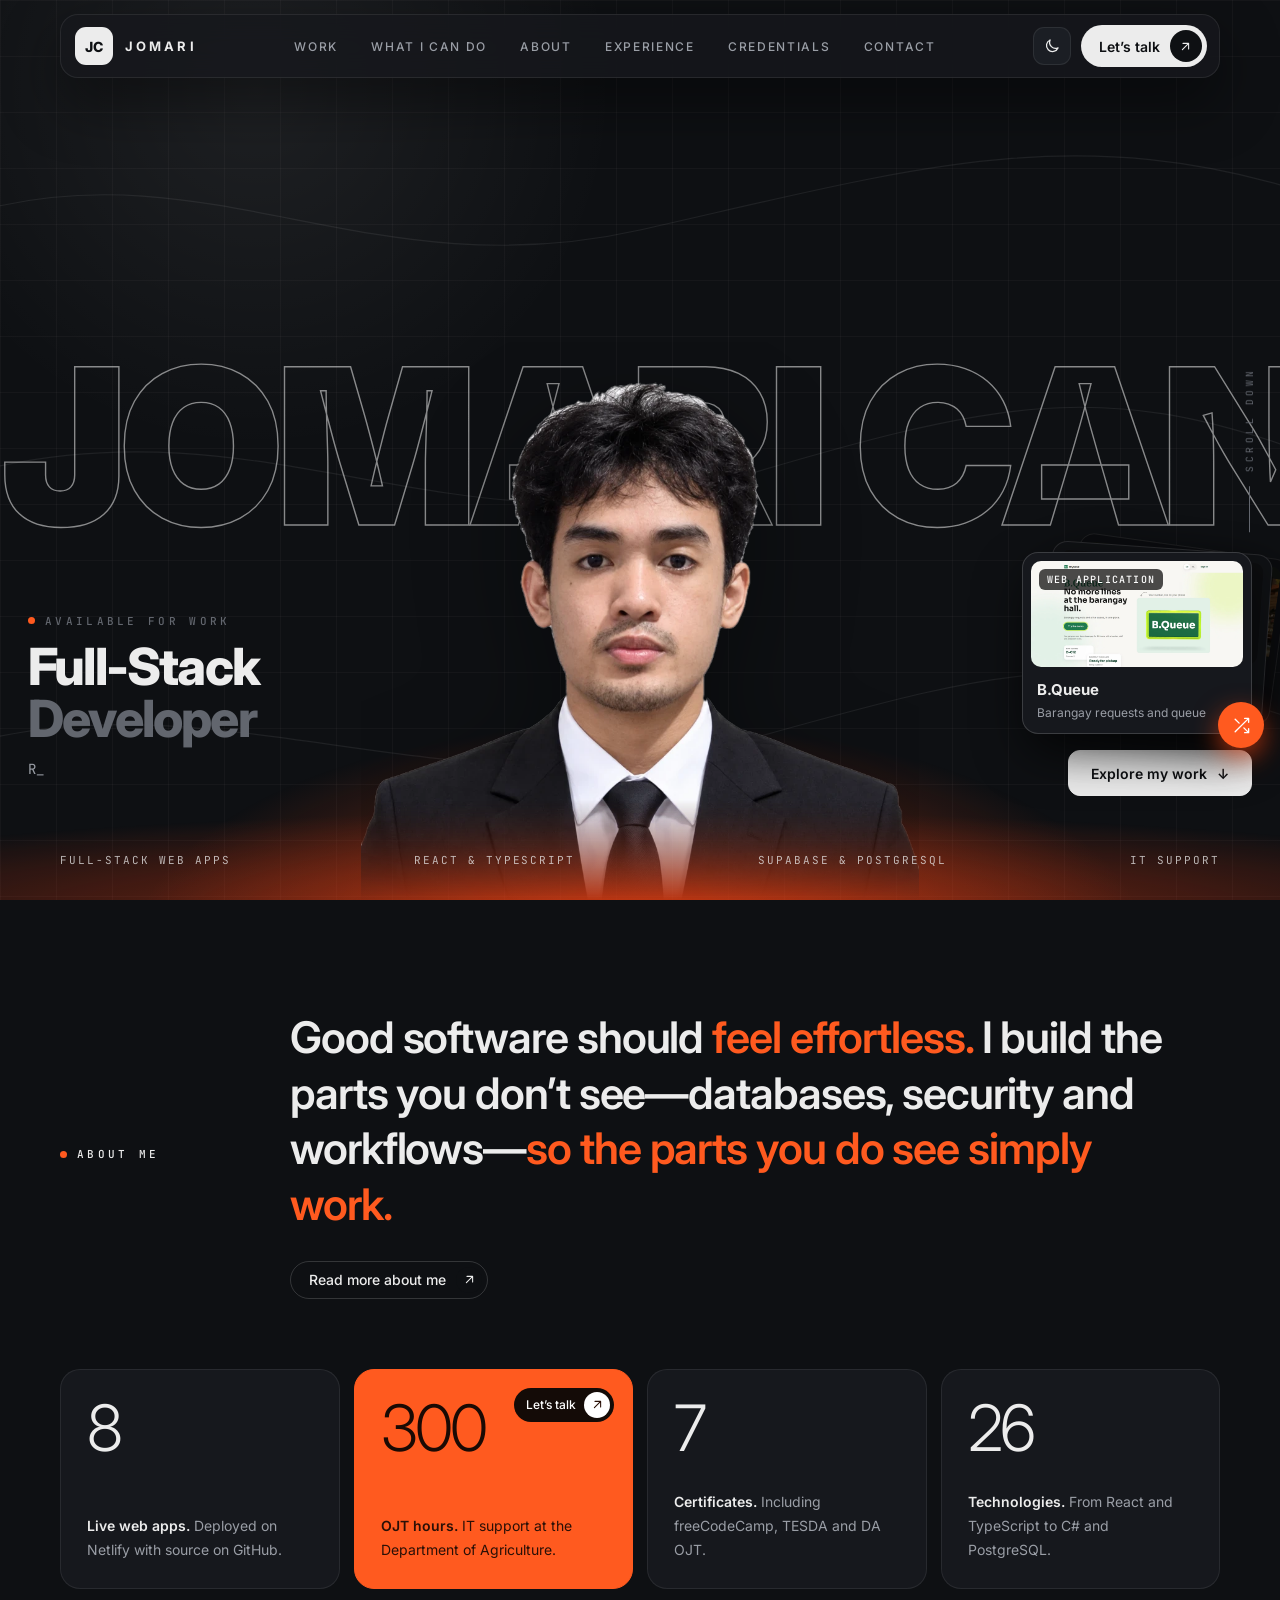
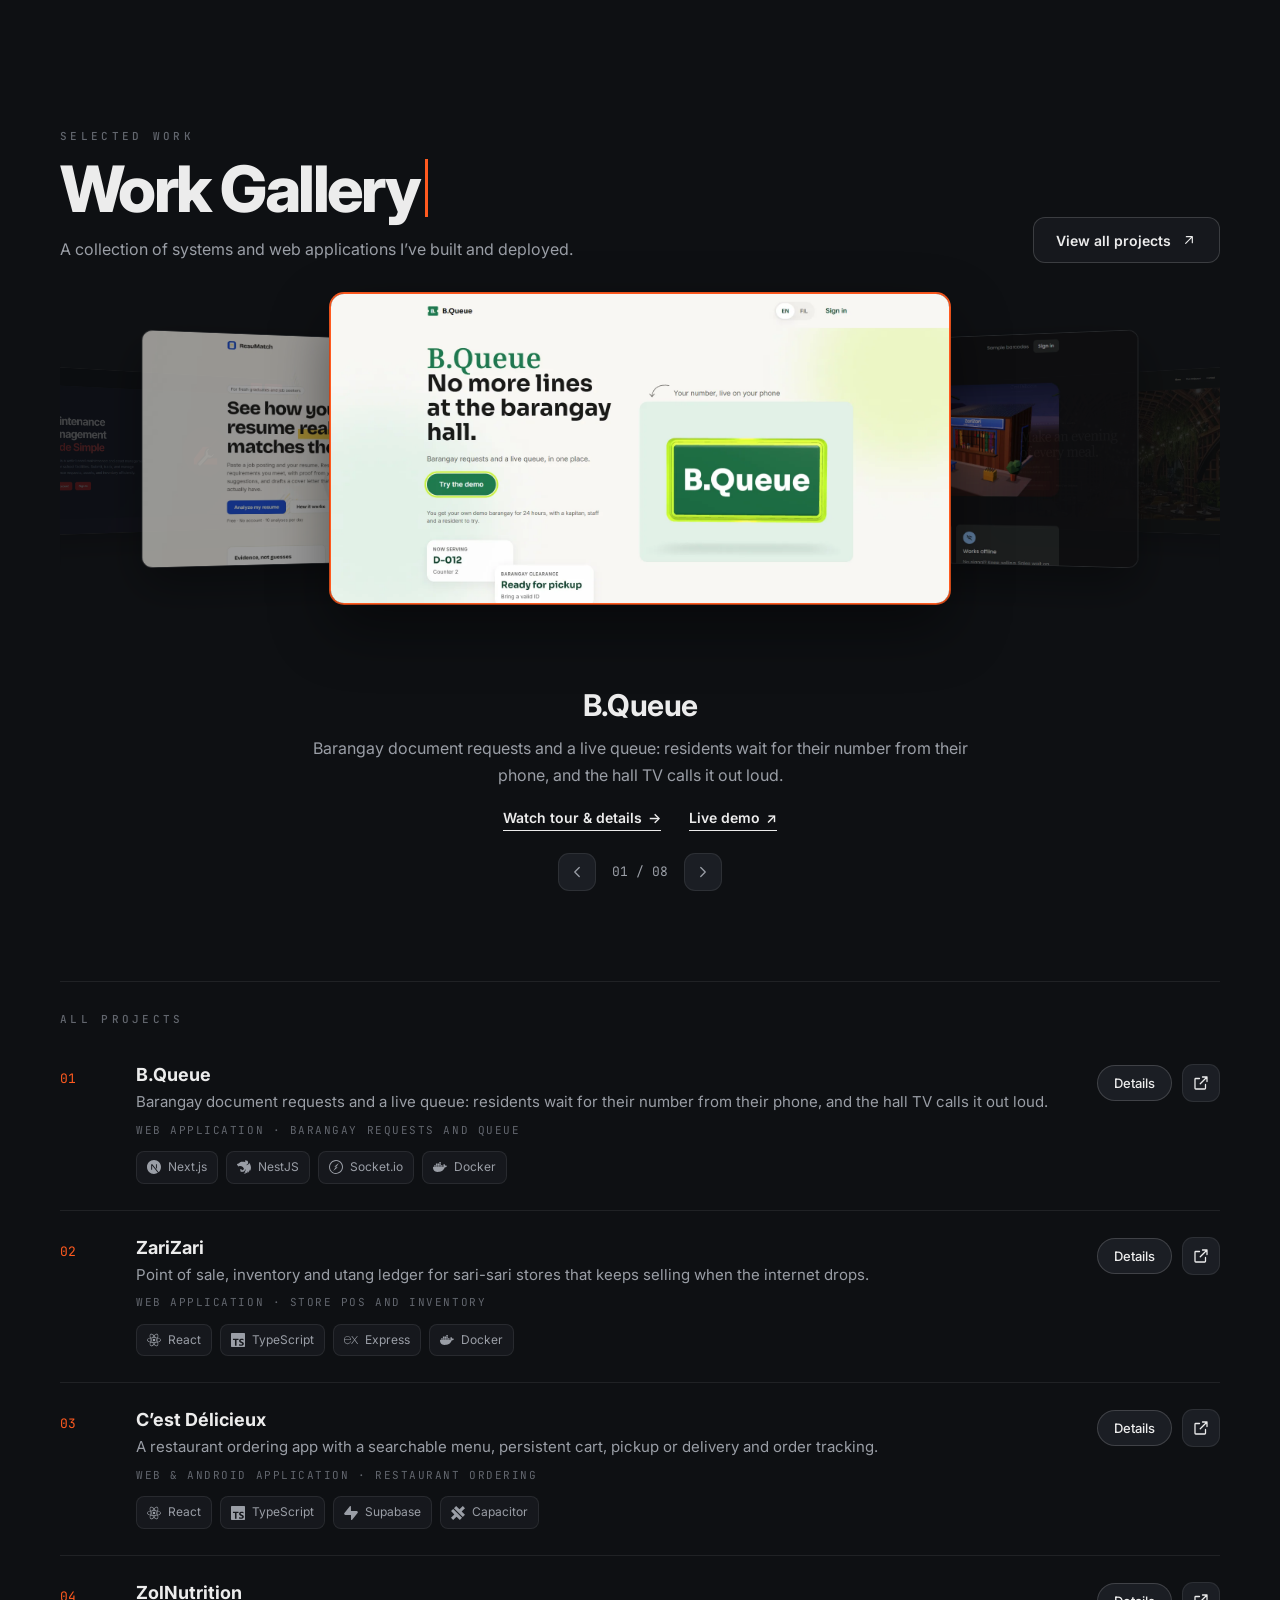
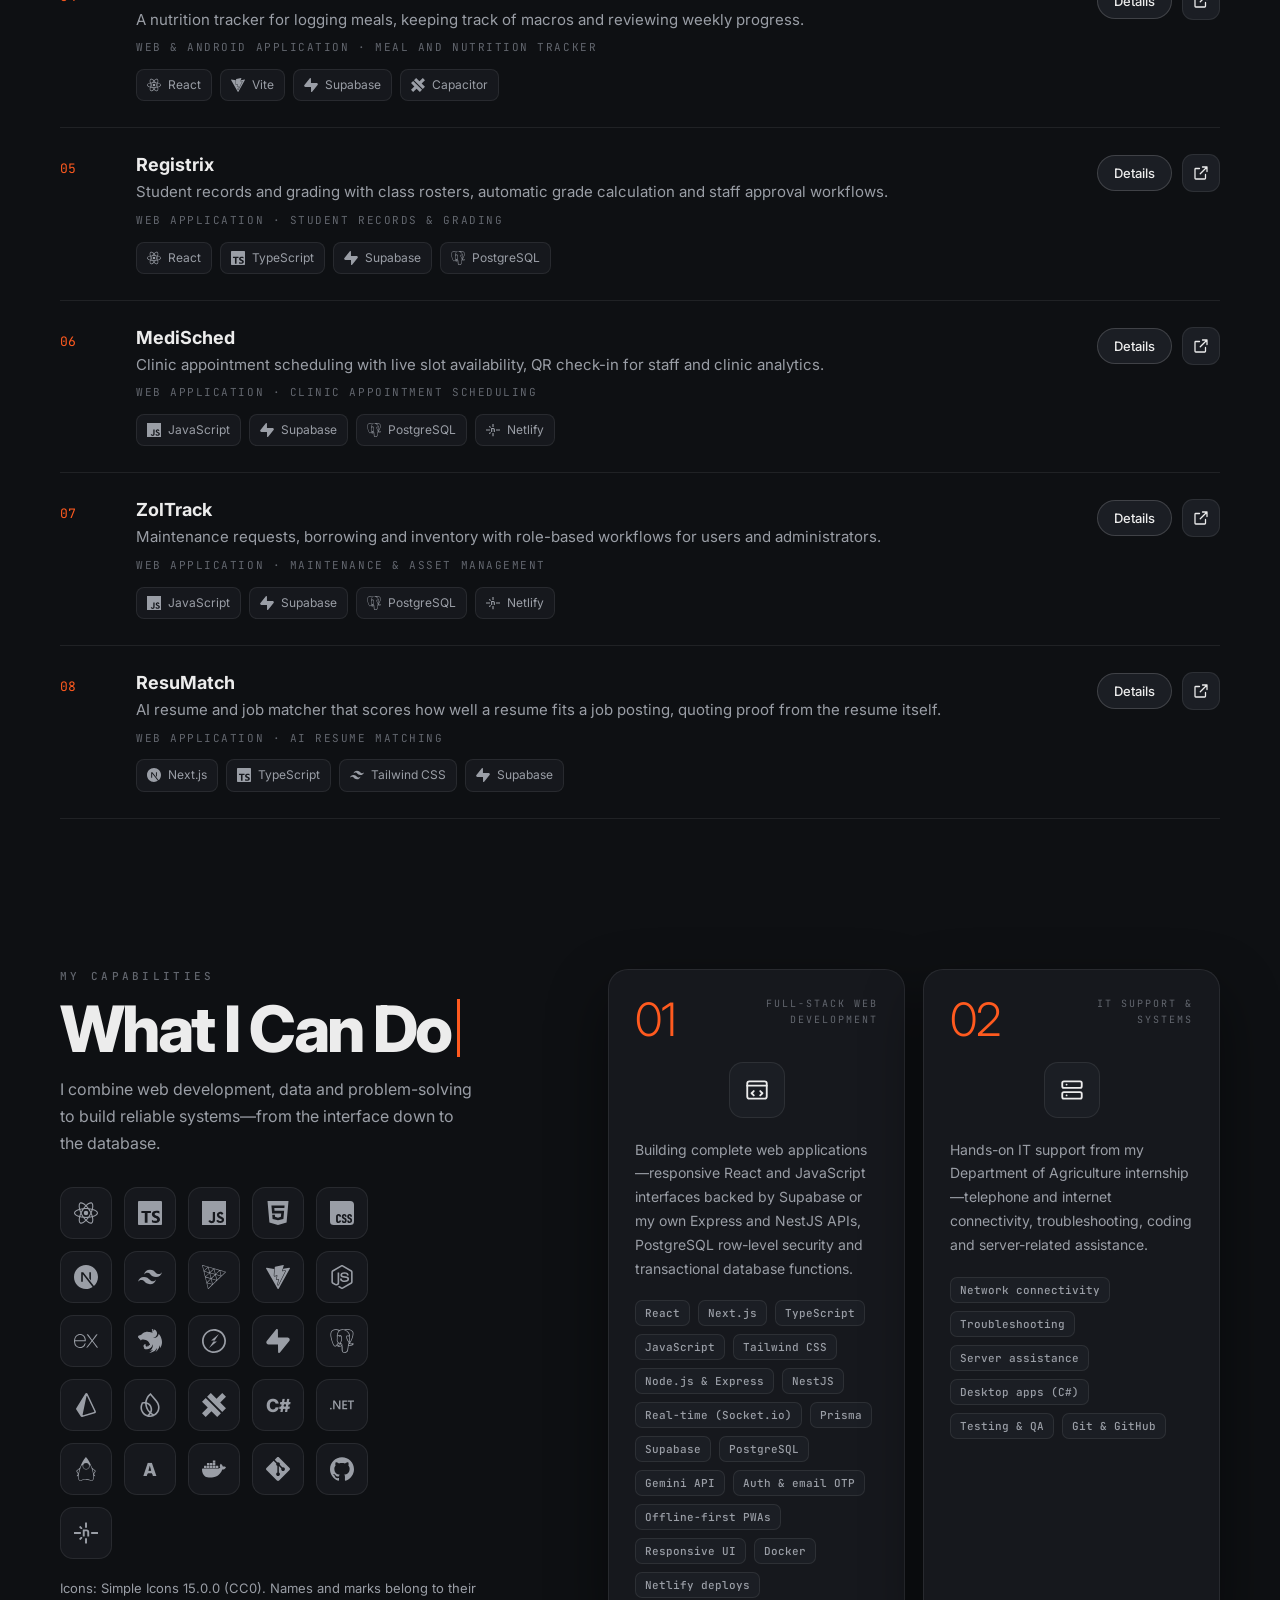
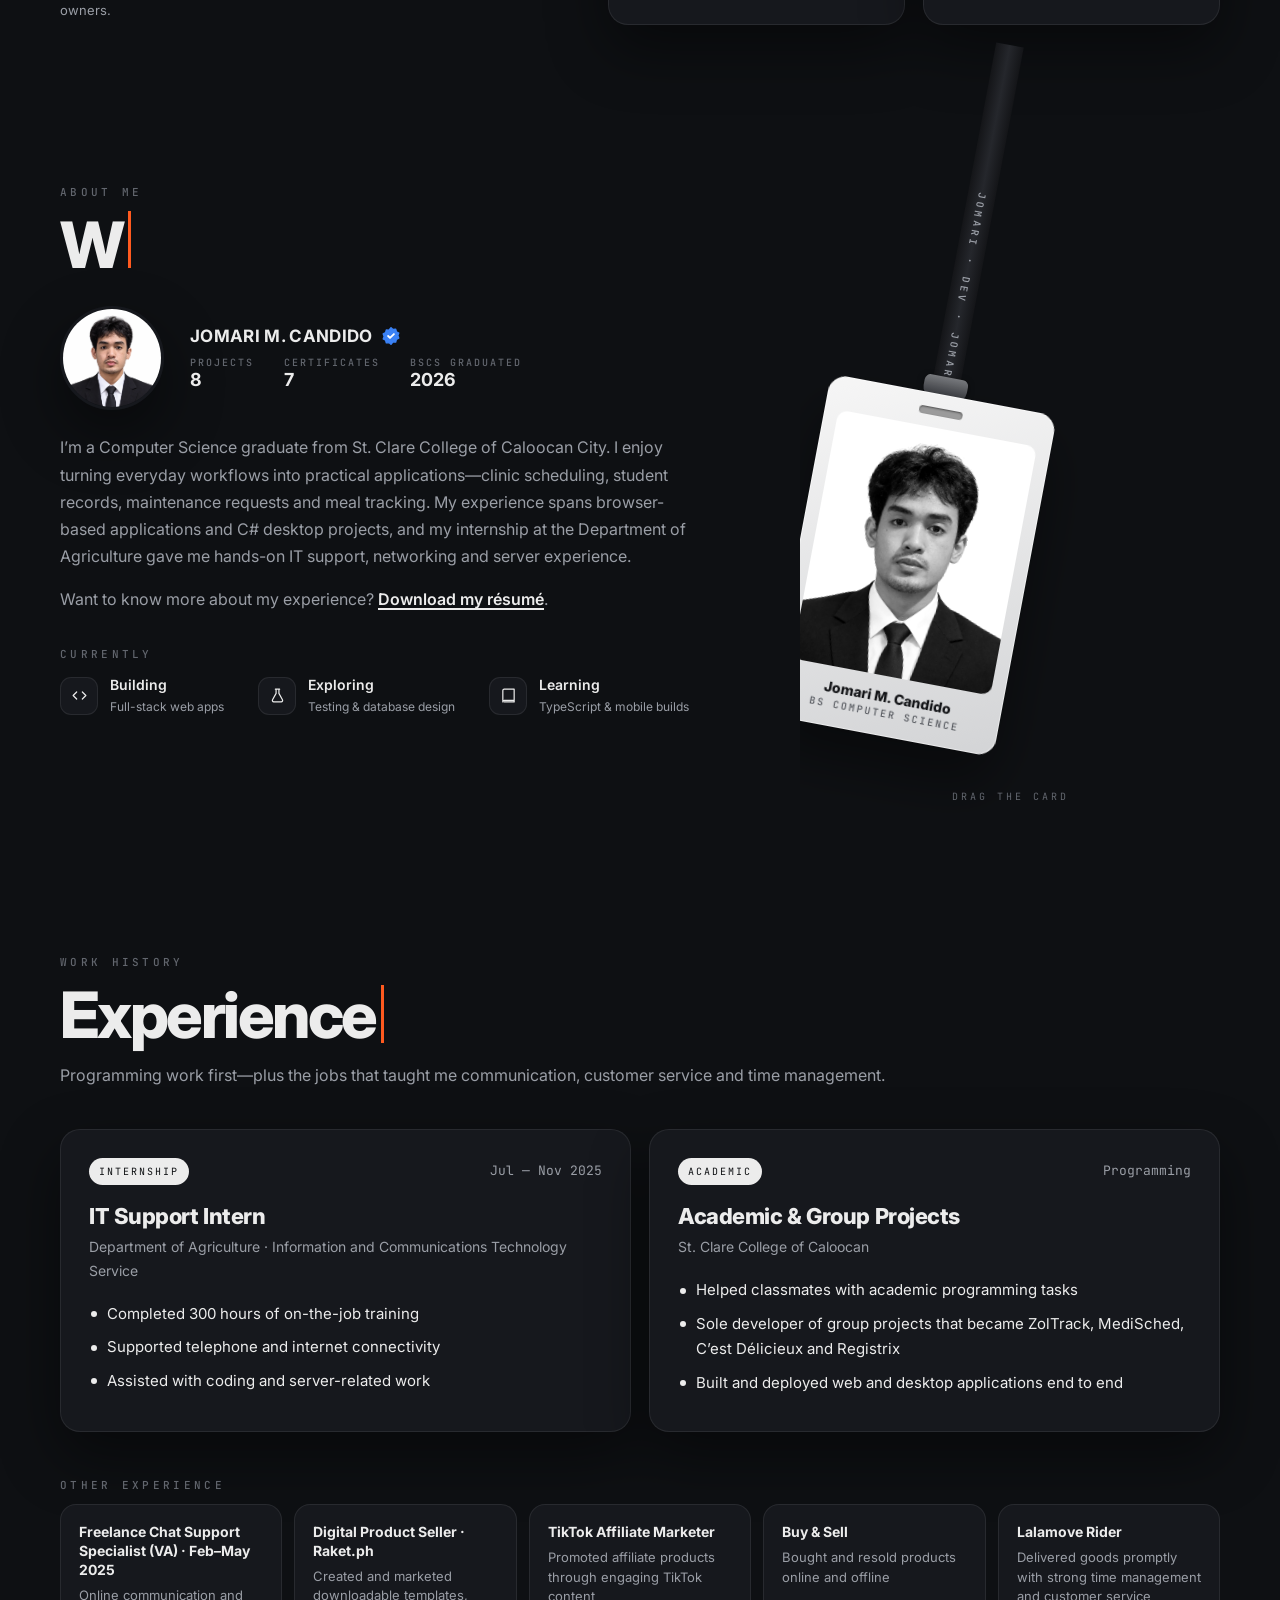
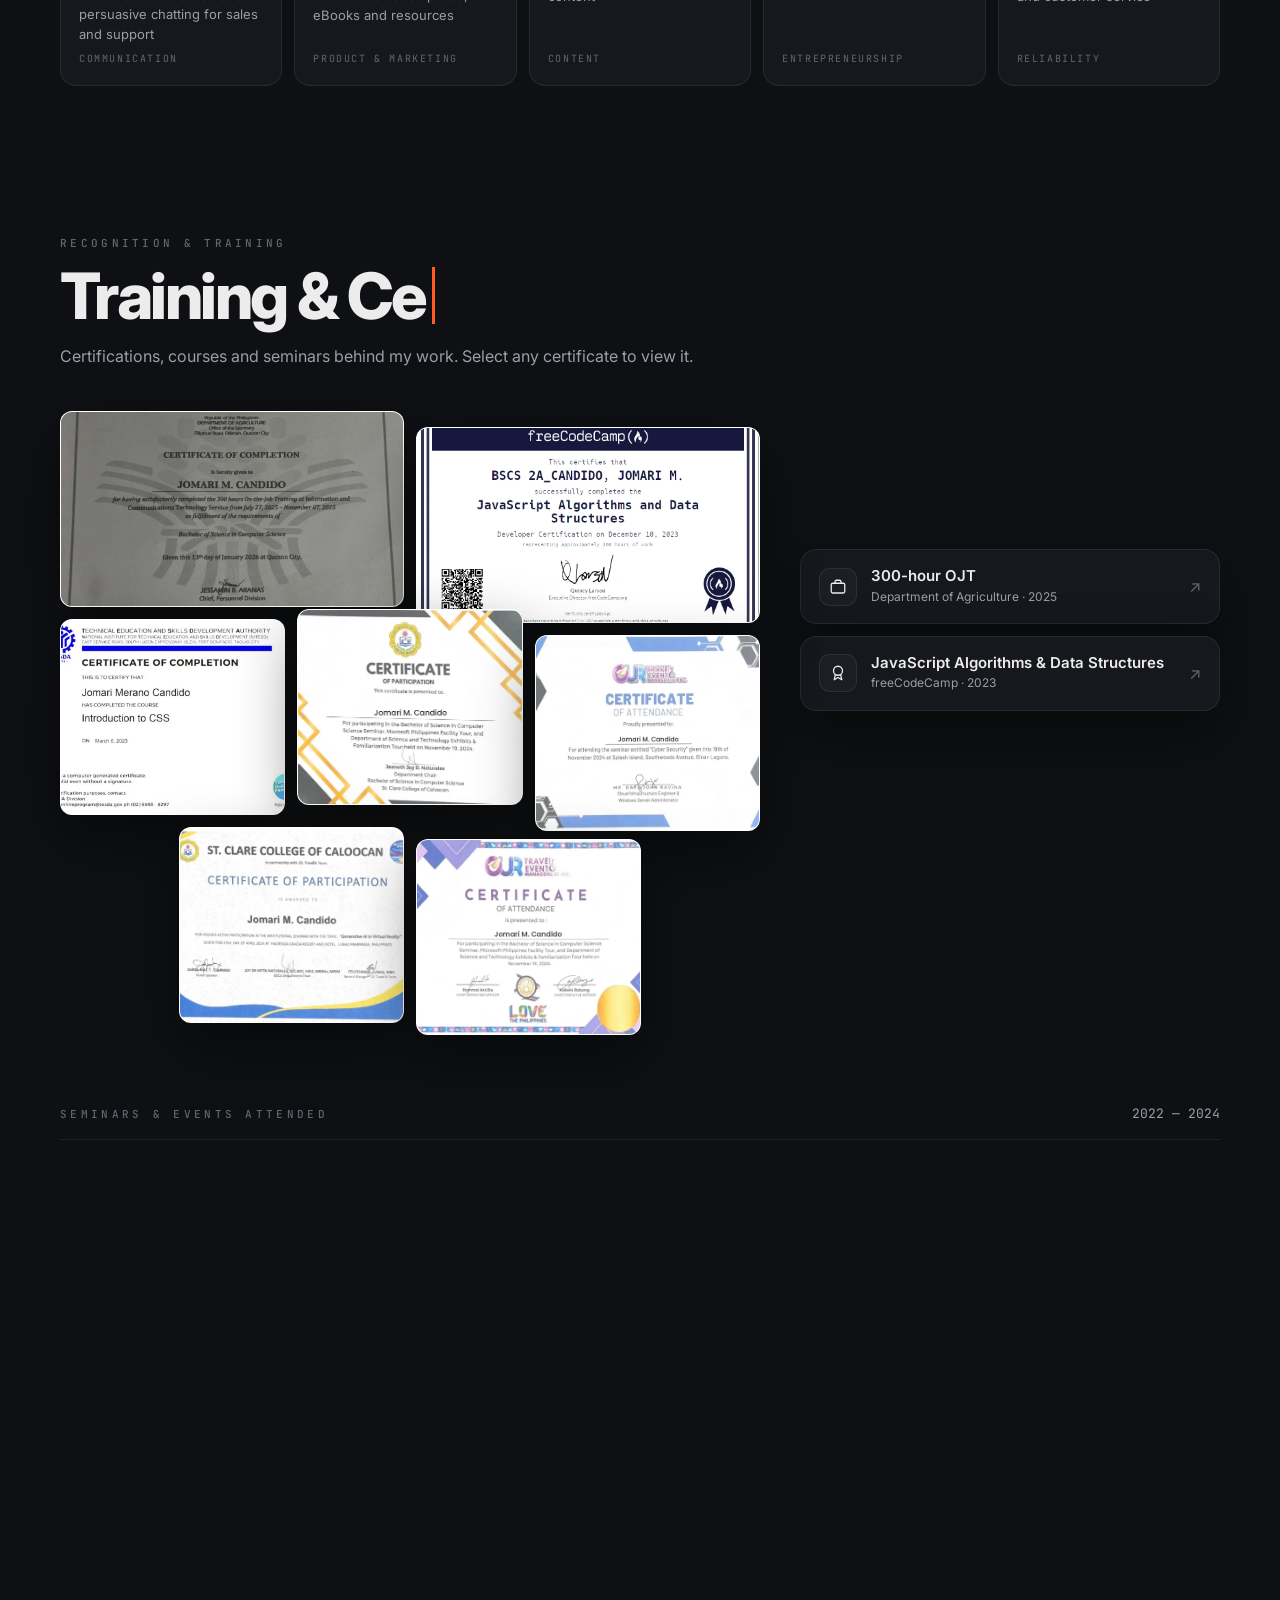
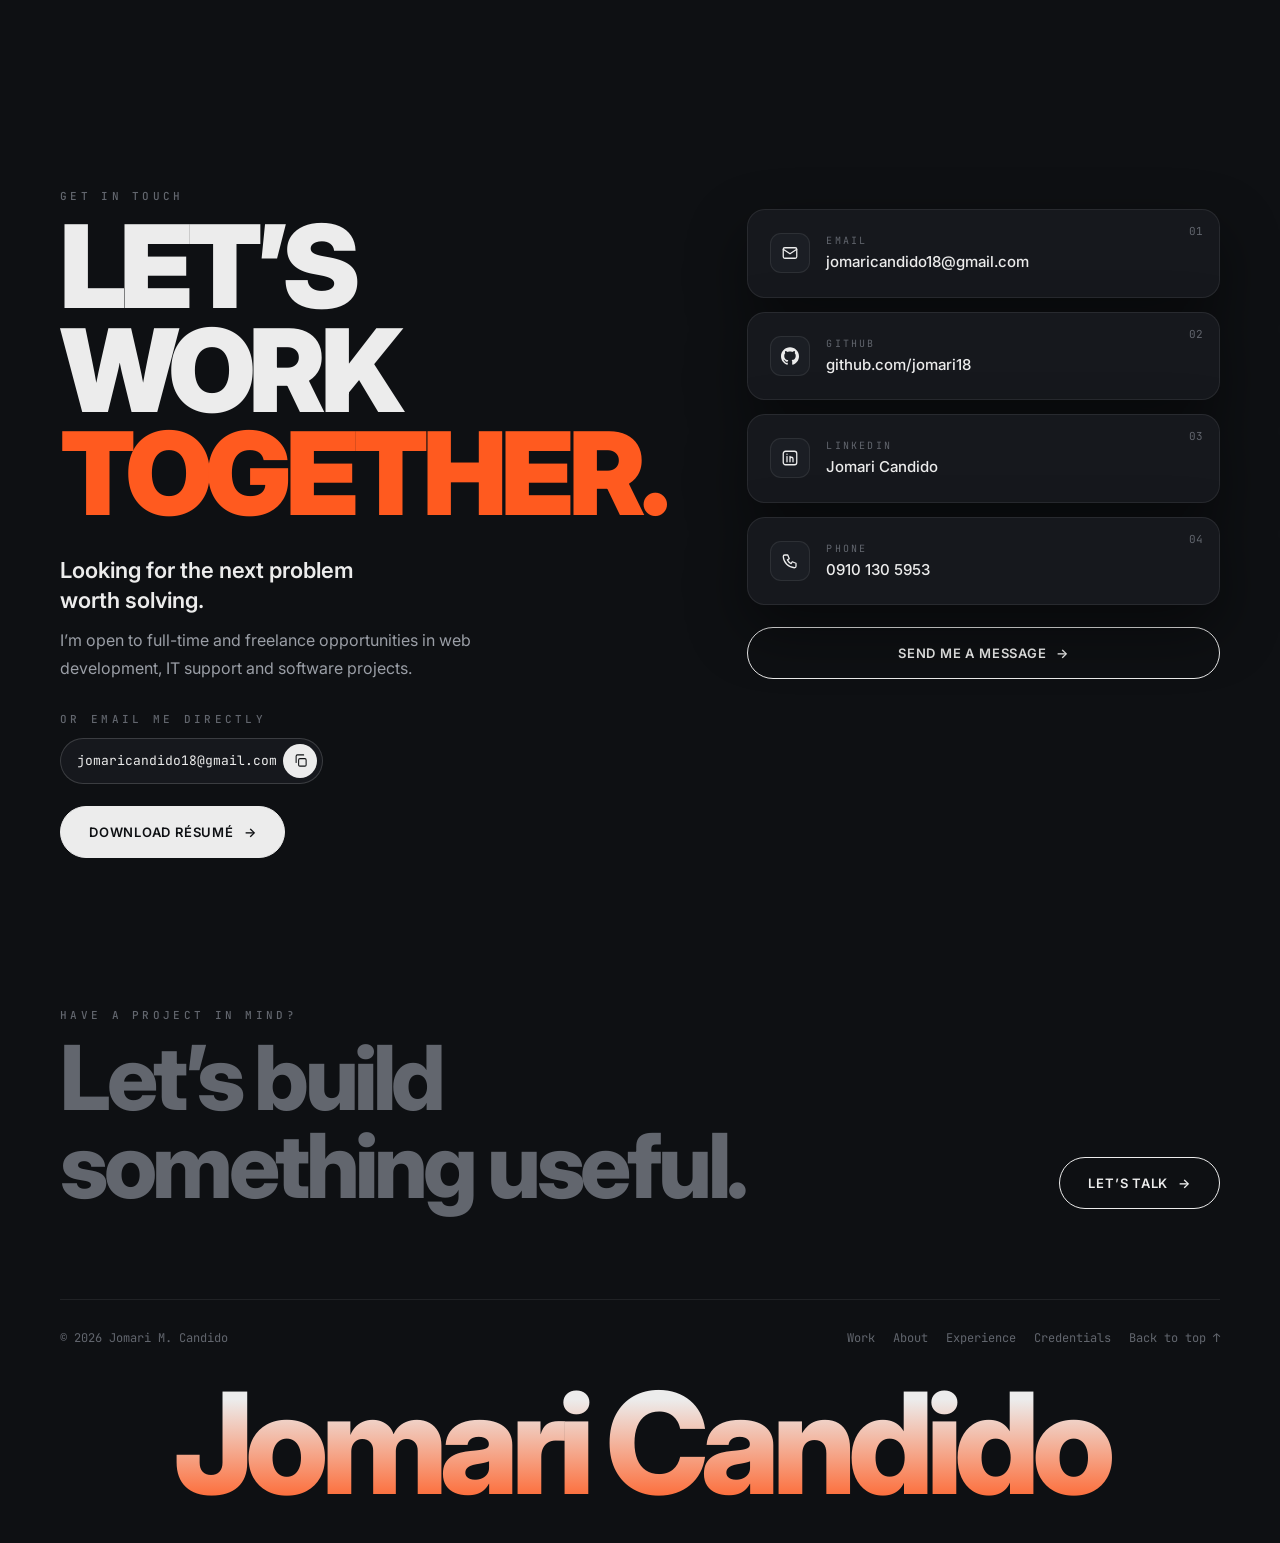
==== commit 1ba7c598: "Add B.Queue as the first project - Carousel card, hero deck card, project row and case study with a " ====
--- a/index.html
+++ b/index.html
@@ -3,12 +3,12 @@
 <head>
 <meta charset="UTF-8">
 <meta name="viewport" content="width=device-width,initial-scale=1">
-<meta name="description" content="Jomari M. Candido — Computer Science graduate and full-stack web developer. Explore ZariZari, C’est Délicieux, ZolNutrition, Registrix, MediSched, ZolTrack and ResuMatch.">
+<meta name="description" content="Jomari M. Candido — Computer Science graduate and full-stack web developer. Explore B.Queue, ZariZari, C’est Délicieux, ZolNutrition, Registrix, MediSched, ZolTrack and ResuMatch.">
 <meta name="theme-color" content="#0e1013">
 <meta property="og:type" content="website">
 <meta property="og:url" content="https://jomaricandido.netlify.app/">
 <meta property="og:title" content="Jomari M. Candido · Developer Portfolio">
-<meta property="og:description" content="Full-stack web developer. Seven live web applications built with React, Next.js, TypeScript, Express and Supabase.">
+<meta property="og:description" content="Full-stack web developer. Eight live web applications built with React, Next.js, TypeScript, NestJS, Express and Supabase.">
 <meta property="og:image" content="https://jomaricandido.netlify.app/assets/og-image.png">
 <meta property="og:image:width" content="1200">
 <meta property="og:image:height" content="630">
@@ -100,10 +100,10 @@
     </div>
   </div>
   <div class="stat-tiles">
-    <div class="tile reveal"><strong data-count="7">7</strong><span><b>Live web apps.</b> Deployed on Netlify with source on GitHub.</span></div>
+    <div class="tile reveal"><strong data-count="8">8</strong><span><b>Live web apps.</b> Deployed on Netlify with source on GitHub.</span></div>
     <div class="tile hot reveal"><strong data-count="300">300</strong><span><b>OJT hours.</b> IT support at the Department of Agriculture.</span><button class="tile-talk" type="button" data-open-message>Let’s talk <span class="talk-arrow small-arrow" aria-hidden="true"><svg viewBox="0 0 24 24"><path d="M7 17 17 7M8 7h9v9"/></svg></span></button></div>
     <div class="tile reveal"><strong data-count="7">7</strong><span><b>Certificates.</b> Including freeCodeCamp, TESDA and DA OJT.</span></div>
-    <div class="tile reveal"><strong data-count="24">24</strong><span><b>Technologies.</b> From React and TypeScript to C# and PostgreSQL.</span></div>
+    <div class="tile reveal"><strong data-count="26">26</strong><span><b>Technologies.</b> From React and TypeScript to C# and PostgreSQL.</span></div>
   </div>
 </section>
 
@@ -119,30 +119,53 @@
 
   <div class="coverflow" id="coverflow" role="region" aria-roledescription="carousel" aria-label="Featured projects">
     <div class="cf-stage" id="cf-stage" role="group" aria-label="Choose a project">
-      <button type="button" class="cf-card" data-index="0" aria-label="Show ZariZari"><img src="assets/projects/zarizari.webp" width="1600" height="800" alt=""></button>
-      <button type="button" class="cf-card" data-index="1" aria-label="Show C’est Délicieux"><img src="assets/projects/cest-delicieux.webp" width="1600" height="800" alt=""></button>
-      <button type="button" class="cf-card" data-index="2" aria-label="Show ZolNutrition"><img src="assets/projects/zolnutrition.webp" width="1600" height="800" alt=""></button>
-      <button type="button" class="cf-card" data-index="3" aria-label="Show Registrix"><img src="assets/projects/registrix.webp" width="1600" height="800" alt=""></button>
-      <button type="button" class="cf-card" data-index="4" aria-label="Show MediSched"><img src="assets/projects/medisched.webp" width="1600" height="800" alt=""></button>
-      <button type="button" class="cf-card" data-index="5" aria-label="Show ZolTrack"><img src="assets/projects/zoltrack.webp" width="1600" height="800" alt=""></button>
-      <button type="button" class="cf-card" data-index="6" aria-label="Show ResuMatch"><img src="assets/projects/resumatch.webp" width="1600" height="800" alt=""></button>
+      <button type="button" class="cf-card" data-index="0" aria-label="Show B.Queue"><img src="assets/projects/bqueue.webp" width="1600" height="800" alt=""></button>
+      <button type="button" class="cf-card" data-index="1" aria-label="Show ZariZari"><img src="assets/projects/zarizari.webp" width="1600" height="800" alt=""></button>
+      <button type="button" class="cf-card" data-index="2" aria-label="Show C’est Délicieux"><img src="assets/projects/cest-delicieux.webp" width="1600" height="800" alt=""></button>
+      <button type="button" class="cf-card" data-index="3" aria-label="Show ZolNutrition"><img src="assets/projects/zolnutrition.webp" width="1600" height="800" alt=""></button>
+      <button type="button" class="cf-card" data-index="4" aria-label="Show Registrix"><img src="assets/projects/registrix.webp" width="1600" height="800" alt=""></button>
+      <button type="button" class="cf-card" data-index="5" aria-label="Show MediSched"><img src="assets/projects/medisched.webp" width="1600" height="800" alt=""></button>
+      <button type="button" class="cf-card" data-index="6" aria-label="Show ZolTrack"><img src="assets/projects/zoltrack.webp" width="1600" height="800" alt=""></button>
+      <button type="button" class="cf-card" data-index="7" aria-label="Show ResuMatch"><img src="assets/projects/resumatch.webp" width="1600" height="800" alt=""></button>
     </div>
     <div class="cf-info" aria-live="polite">
-      <h3 id="cf-title">ZariZari</h3>
-      <p id="cf-summary">Point of sale, inventory and utang ledger for sari-sari stores that keeps selling when the internet drops.</p>
+      <h3 id="cf-title">B.Queue</h3>
+      <p id="cf-summary">Barangay document requests and a live queue: residents wait for their number from their phone, and the hall TV calls it out loud.</p>
       <div class="cf-actions">
         <button class="text-btn" type="button" id="cf-details">Watch tour &amp; details <span aria-hidden="true">→</span></button>
-        <a class="text-btn" id="cf-live" href="https://zarizari.netlify.app" target="_blank" rel="noopener">Live demo <span aria-hidden="true">↗</span></a>
-      </div>
-      <div class="cf-nav"><button type="button" class="icon-btn" id="cf-prev" aria-label="Previous project"><svg viewBox="0 0 24 24" aria-hidden="true"><path d="m15 6-6 6 6 6"/></svg></button><span class="mono" id="cf-count">01 / 07</span><button type="button" class="icon-btn" id="cf-next" aria-label="Next project"><svg viewBox="0 0 24 24" aria-hidden="true"><path d="m9 6 6 6-6 6"/></svg></button></div>
+        <a class="text-btn" id="cf-live" href="https://bqueue.netlify.app" target="_blank" rel="noopener">Live demo <span aria-hidden="true">↗</span></a>
+      </div>
+      <div class="cf-nav"><button type="button" class="icon-btn" id="cf-prev" aria-label="Previous project"><svg viewBox="0 0 24 24" aria-hidden="true"><path d="m15 6-6 6 6 6"/></svg></button><span class="mono" id="cf-count">01 / 08</span><button type="button" class="icon-btn" id="cf-next" aria-label="Next project"><svg viewBox="0 0 24 24" aria-hidden="true"><path d="m9 6 6 6-6 6"/></svg></button></div>
     </div>
   </div>
 
   <div class="project-list" id="all-projects">
     <p class="eyebrow">All projects</p>
 
+    <article class="project-row" data-project="bqueue" data-video="assets/videos/bqueue.webm" data-video-note="Recorded on the live site with a demo barangay">
+      <span class="row-num mono">01</span>
+      <div class="row-body">
+        <h3>B.Queue</h3>
+        <p class="row-summary">Barangay document requests and a live queue: residents wait for their number from their phone, and the hall TV calls it out loud.</p>
+        <p class="row-meta mono">Web application · Barangay requests and queue</p>
+        <ul class="row-tech" aria-label="Technologies"><li><span class="icon" data-icon="nextdotjs"></span>Next.js</li><li><span class="icon" data-icon="nestjs"></span>NestJS</li><li><span class="icon" data-icon="socketdotio"></span>Socket.io</li><li><span class="icon" data-icon="docker"></span>Docker</li></ul>
+      </div>
+      <div class="row-actions"><button class="pill-btn" type="button" data-details>Details</button><a class="icon-btn" href="https://bqueue.netlify.app" target="_blank" rel="noopener" aria-label="Open B.Queue live demo"><svg viewBox="0 0 24 24" aria-hidden="true"><path d="M14 4h6v6M20 4l-9 9M18 14v5a1 1 0 0 1-1 1H5a1 1 0 0 1-1-1V7a1 1 0 0 1 1-1h5"/></svg></a></div>
+      <template>
+        <img src="assets/projects/bqueue.webp" alt="B.Queue landing page with a 3D B.Queue ticket">
+        <p class="detail-kicker">Web application · Barangay requests and queue</p>
+        <div class="case"><h4>The problem</h4><p>Getting a barangay clearance or certificate usually means a morning in line at the hall, with no idea when your number will be called or whether your document is ready.</p></div>
+        <div class="case"><h4>What I built</h4><p>A Next.js web app with my own NestJS API. Residents request documents from their phone and follow each step; staff forward requests, call numbers and release documents at the counter; the Punong Barangay approves and signs, and sets fees, counters and staff. Residents take a number from home or from the hall’s kiosk, see how many are ahead and get an alert when it is their turn, while the hall TV shows the number and reads it aloud in Filipino or English. Every released document carries a QR code that anyone can scan to check it. Every visitor can open their own demo barangay in one click, with simulated residents to keep it busy.</p></div>
+        <div class="case"><h4>The hard part</h4><p>Keeping every screen in sync in real time on free servers. Changes are ordinary API calls through a proxy that signs every request; Socket.io only broadcasts, with single-use 60-second tickets that decide which rooms a screen may join. Every queue change carries a version, so a phone that slept or a TV that lost Wi-Fi notices the gap and catches up. “Call next” locks the next ticket in PostgreSQL so two counters never call the same number, and a retried tap returns the same ticket instead of a second one.</p></div>
+        <div class="case"><h4>Result</h4><p>A live app with 300 unit and API tests and 9 Playwright end-to-end tests with accessibility checks, run in GitHub Actions before every deploy. On the live site a call reaches the TV in under a second, and Lighthouse on mobile scores 98 for performance and 100 for accessibility.</p></div>
+        <ul data-features><li>Online requests with live status, approval and an e-signature</li><li>Live queue with position, wait estimate and “your turn” alerts</li><li>Hall TV that calls numbers in Filipino or English</li><li>Kiosk numbers with a QR to follow them on a phone</li><li>QR verification of released documents</li><li>English and Filipino on every screen</li></ul>
+        <ul data-tech><li>Next.js</li><li>React</li><li>TypeScript</li><li>Tailwind CSS</li><li>NestJS</li><li>Socket.io</li><li>Prisma</li><li>PostgreSQL</li><li>Docker</li><li>Three.js</li><li>Playwright</li></ul>
+        <p data-links><a href="https://bqueue.netlify.app">Live demo</a><a href="https://github.com/jomari18/bqueue">Source code</a></p>
+      </template>
+    </article>
+
     <article class="project-row" data-project="zarizari" data-video="assets/videos/zarizari.webm" data-video-note="Recorded on the live site with a demo store">
-      <span class="row-num mono">01</span>
+      <span class="row-num mono">02</span>
       <div class="row-body">
         <h3>ZariZari</h3>
         <p class="row-summary">Point of sale, inventory and utang ledger for sari-sari stores that keeps selling when the internet drops.</p>
@@ -164,7 +187,7 @@
     </article>
 
     <article class="project-row" data-project="cest-delicieux" data-video="assets/videos/cestdelicieux.webm">
-      <span class="row-num mono">02</span>
+      <span class="row-num mono">03</span>
       <div class="row-body">
         <h3>C’est Délicieux</h3>
         <p class="row-summary">A restaurant ordering app with a searchable menu, persistent cart, pickup or delivery and order tracking.</p>
@@ -186,7 +209,7 @@
     </article>
 
     <article class="project-row" data-project="zolnutrition" data-video="assets/videos/zolnutrition.webm">
-      <span class="row-num mono">03</span>
+      <span class="row-num mono">04</span>
       <div class="row-body">
         <h3>ZolNutrition</h3>
         <p class="row-summary">A nutrition tracker for logging meals, keeping track of macros and reviewing weekly progress.</p>
@@ -208,7 +231,7 @@
     </article>
 
     <article class="project-row" data-project="registrix" data-video="assets/videos/registrix.webm">
-      <span class="row-num mono">04</span>
+      <span class="row-num mono">05</span>
       <div class="row-body">
         <h3>Registrix</h3>
         <p class="row-summary">Student records and grading with class rosters, automatic grade calculation and staff approval workflows.</p>
@@ -230,7 +253,7 @@
     </article>
 
     <article class="project-row" data-project="medisched" data-video="assets/videos/medisched.webm">
-      <span class="row-num mono">05</span>
+      <span class="row-num mono">06</span>
       <div class="row-body">
         <h3>MediSched</h3>
         <p class="row-summary">Clinic appointment scheduling with live slot availability, QR check-in for staff and clinic analytics.</p>
@@ -252,7 +275,7 @@
     </article>
 
     <article class="project-row" data-project="zoltrack" data-video="assets/videos/zoltrack.webm">
-      <span class="row-num mono">06</span>
+      <span class="row-num mono">07</span>
       <div class="row-body">
         <h3>ZolTrack</h3>
         <p class="row-summary">Maintenance requests, borrowing and inventory with role-based workflows for users and administrators.</p>
@@ -274,7 +297,7 @@
     </article>
 
     <article class="project-row" data-project="resumatch" data-video="assets/videos/resumatch.webm" data-video-note="Recorded on the live site with my own resume">
-      <span class="row-num mono">07</span>
+      <span class="row-num mono">08</span>
       <div class="row-body">
         <h3>ResuMatch</h3>
         <p class="row-summary">AI resume and job matcher that scores how well a resume fits a job posting, quoting proof from the resume itself.</p>
@@ -315,6 +338,8 @@
         <li style="--brand:#9135ff" title="Vite"><span class="icon" data-icon="vite"></span><span class="visually-hidden">Vite</span></li>
         <li style="--brand:#5fa04e" title="Node.js"><span class="icon" data-icon="nodedotjs"></span><span class="visually-hidden">Node.js</span></li>
         <li style="--brand:#8a8a8a" title="Express"><span class="icon" data-icon="express"></span><span class="visually-hidden">Express</span></li>
+        <li style="--brand:#e0234e" title="NestJS"><span class="icon" data-icon="nestjs"></span><span class="visually-hidden">NestJS</span></li>
+        <li style="--brand:#8a8a8a" title="Socket.io"><span class="icon" data-icon="socketdotio"></span><span class="visually-hidden">Socket.io</span></li>
         <li style="--brand:#3fcf8e" title="Supabase"><span class="icon" data-icon="supabase"></span><span class="visually-hidden">Supabase</span></li>
         <li style="--brand:#4169e1" title="PostgreSQL"><span class="icon" data-icon="postgresql"></span><span class="visually-hidden">PostgreSQL</span></li>
         <li style="--brand:#8a8a8a" title="Prisma"><span class="icon" data-icon="prisma"></span><span class="visually-hidden">Prisma</span></li>
@@ -335,8 +360,8 @@
       <article class="cap-card reveal">
         <div class="cap-top"><span class="cap-num">01</span><span class="cap-label mono">Full-stack web<br>development</span></div>
         <div class="cap-icon"><svg viewBox="0 0 24 24" aria-hidden="true"><rect x="3" y="4" width="18" height="16" rx="2"/><path d="M3 8h18M9 13l-2 2 2 2M15 13l2 2-2 2"/></svg></div>
-        <p>Building complete web applications—responsive React and JavaScript interfaces backed by Supabase or my own Express APIs, PostgreSQL row-level security and transactional database functions.</p>
-        <ul class="tags"><li>React</li><li>Next.js</li><li>TypeScript</li><li>JavaScript</li><li>Tailwind CSS</li><li>Node.js &amp; Express</li><li>Prisma</li><li>Supabase</li><li>PostgreSQL</li><li>Gemini API</li><li>Auth &amp; email OTP</li><li>Offline-first PWAs</li><li>Responsive UI</li><li>Docker</li><li>Netlify deploys</li></ul>
+        <p>Building complete web applications—responsive React and JavaScript interfaces backed by Supabase or my own Express and NestJS APIs, PostgreSQL row-level security and transactional database functions.</p>
+        <ul class="tags"><li>React</li><li>Next.js</li><li>TypeScript</li><li>JavaScript</li><li>Tailwind CSS</li><li>Node.js &amp; Express</li><li>NestJS</li><li>Real-time (Socket.io)</li><li>Prisma</li><li>Supabase</li><li>PostgreSQL</li><li>Gemini API</li><li>Auth &amp; email OTP</li><li>Offline-first PWAs</li><li>Responsive UI</li><li>Docker</li><li>Netlify deploys</li></ul>
       </article>
       <article class="cap-card reveal">
         <div class="cap-top"><span class="cap-num">02</span><span class="cap-label mono">IT support &amp;<br>systems</span></div>
@@ -358,7 +383,7 @@
         <div>
           <p class="profile-name">JOMARI M. CANDIDO <svg class="verified" viewBox="0 0 24 24" aria-label="Verified"><path d="M12 2l2.4 2.1 3.2-.3.9 3.1 2.8 1.6-1.1 3 1.1 3-2.8 1.6-.9 3.1-3.2-.3L12 22l-2.4-2.1-3.2.3-.9-3.1-2.8-1.6 1.1-3-1.1-3 2.8-1.6.9-3.1 3.2.3z"/><path class="tick" d="m8.5 12 2.3 2.3 4.7-4.6"/></svg></p>
           <dl class="profile-stats">
-            <div><dt>Projects</dt><dd data-count="7">7</dd></div>
+            <div><dt>Projects</dt><dd data-count="8">8</dd></div>
             <div><dt>Certificates</dt><dd data-count="7">7</dd></div>
             <div><dt>BSCS graduated</dt><dd>2026</dd></div>
           </dl>
--- a/style.css
+++ b/style.css
@@ -180,6 +180,8 @@
 .icon[data-icon=express]{--src:url(assets/tech/express.svg)}
 .icon[data-icon=prisma]{--src:url(assets/tech/prisma.svg)}
 .icon[data-icon=docker]{--src:url(assets/tech/docker.svg)}
+.icon[data-icon=nestjs]{--src:url(assets/tech/nestjs.svg)}
+.icon[data-icon=socketdotio]{--src:url(assets/tech/socketdotio.svg)}
 
 /* What I can do */
 .skills{display:grid;grid-template-columns:.9fr 1.1fr;gap:48px;align-items:start}
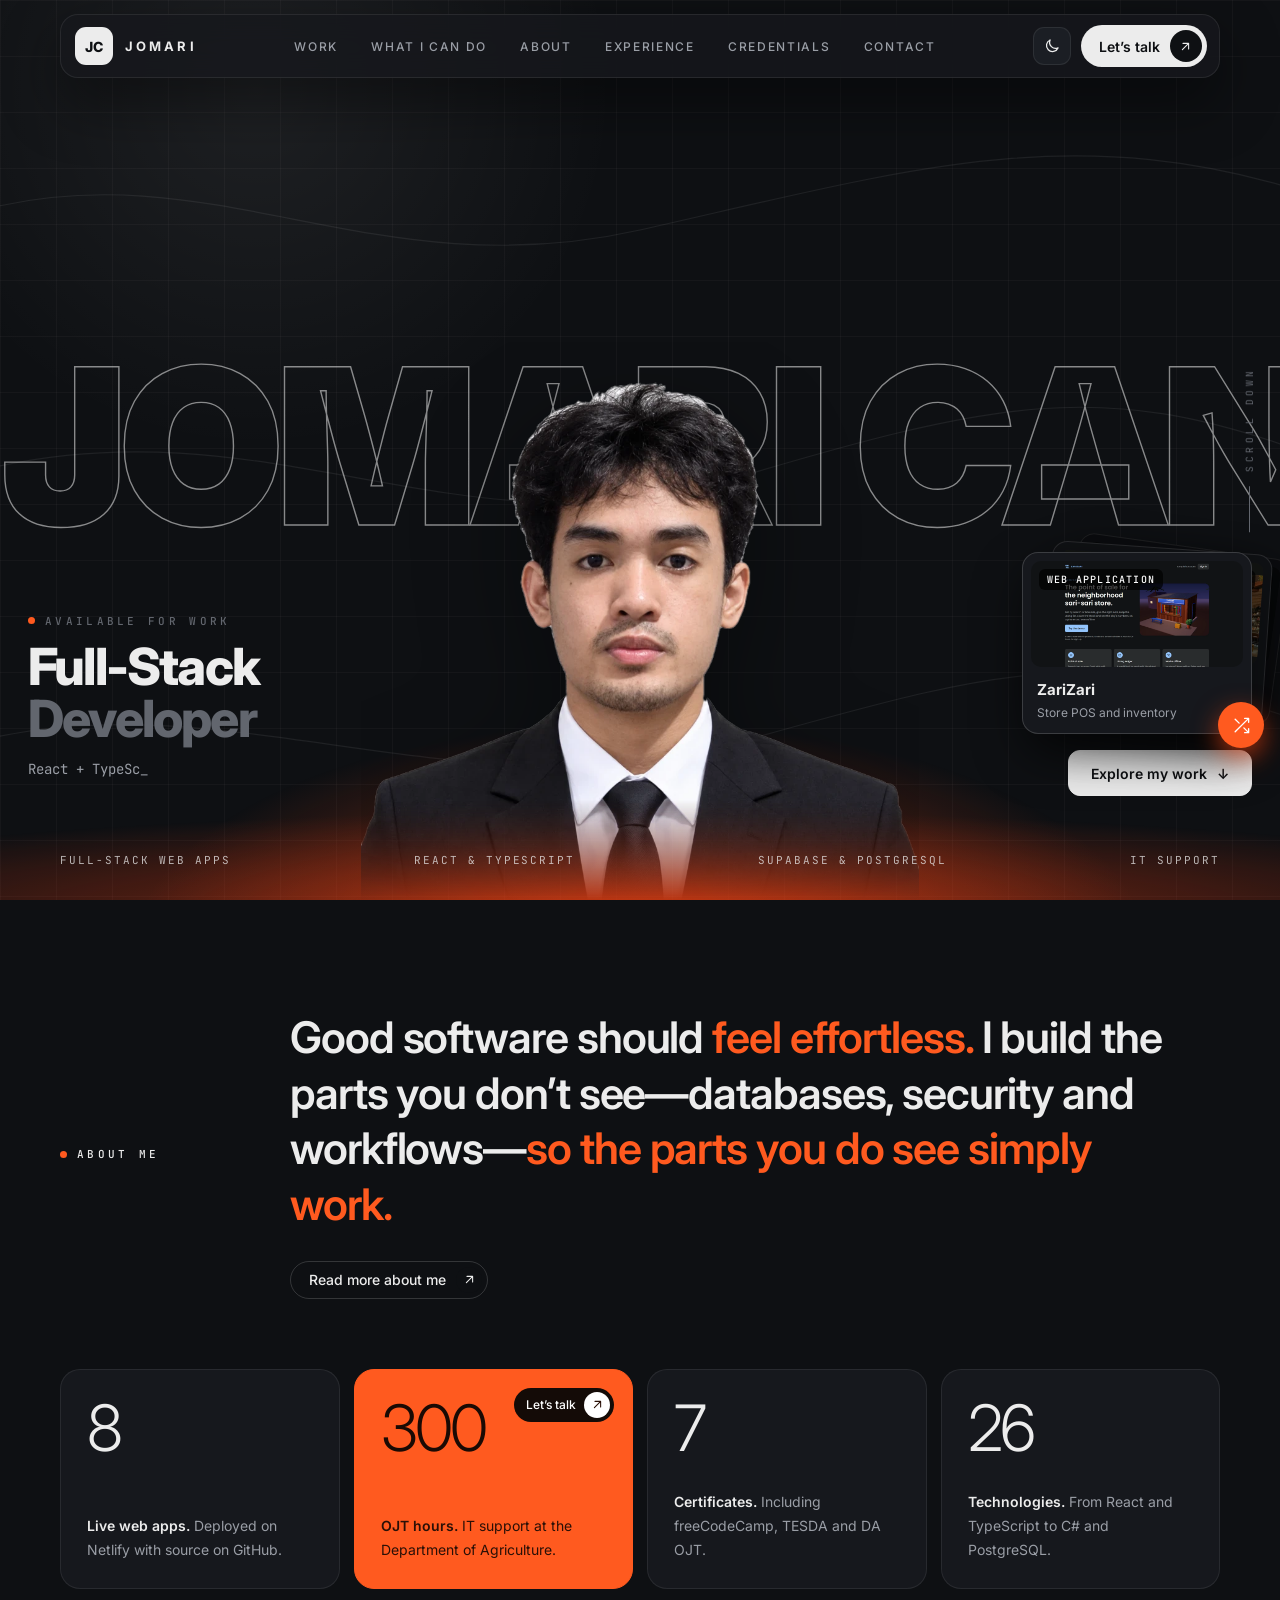
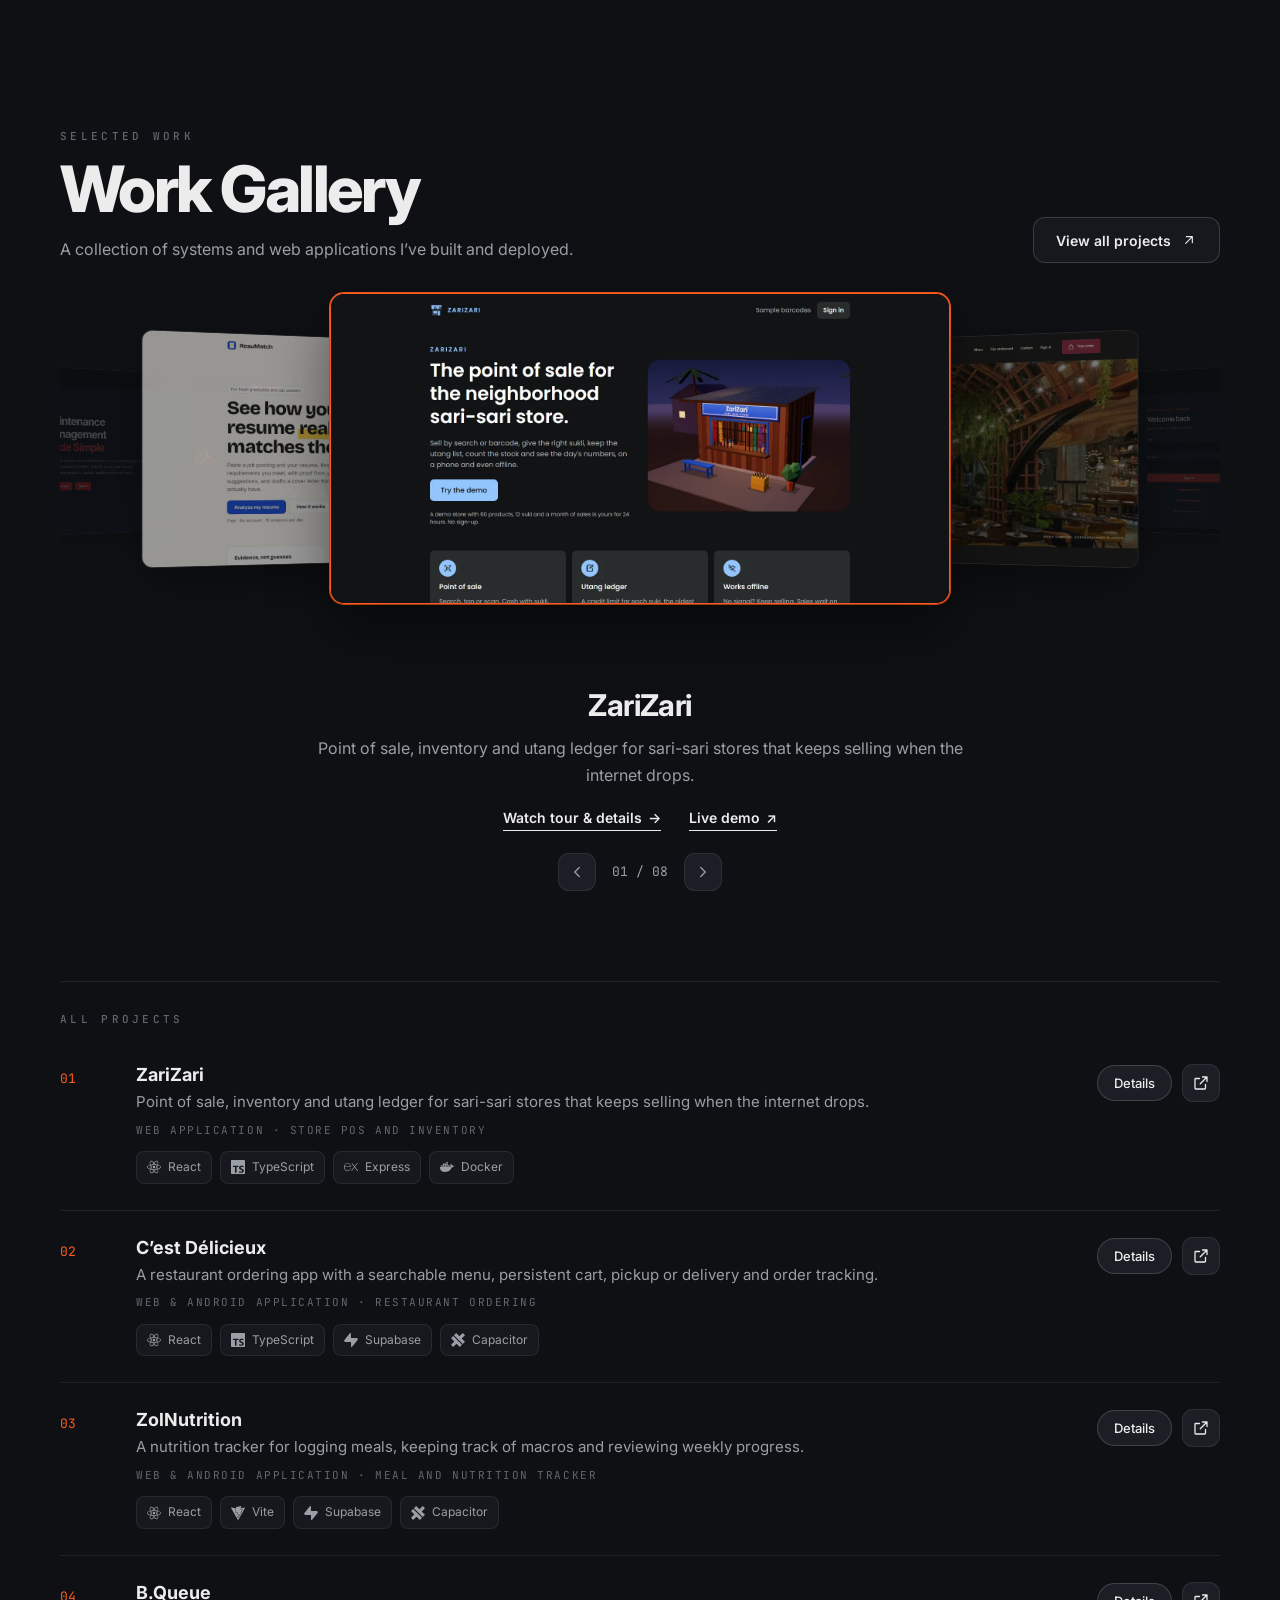
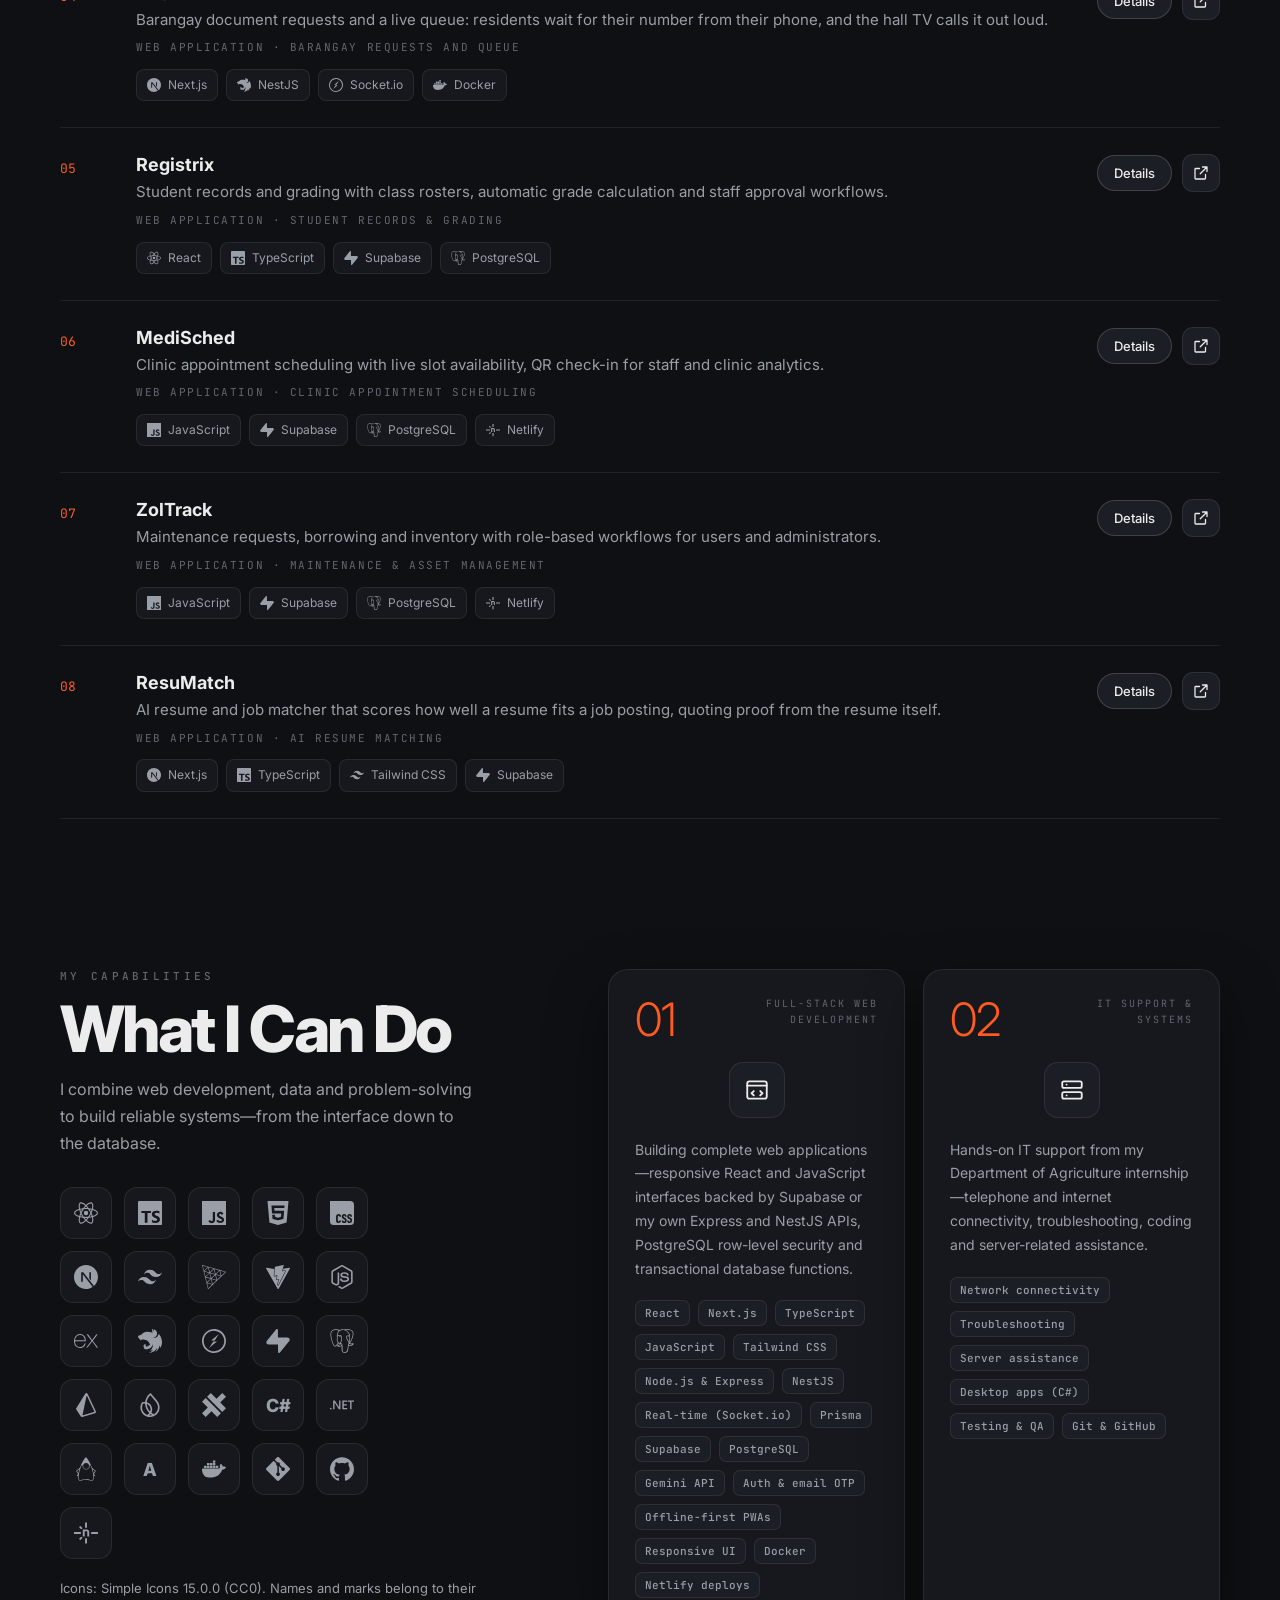
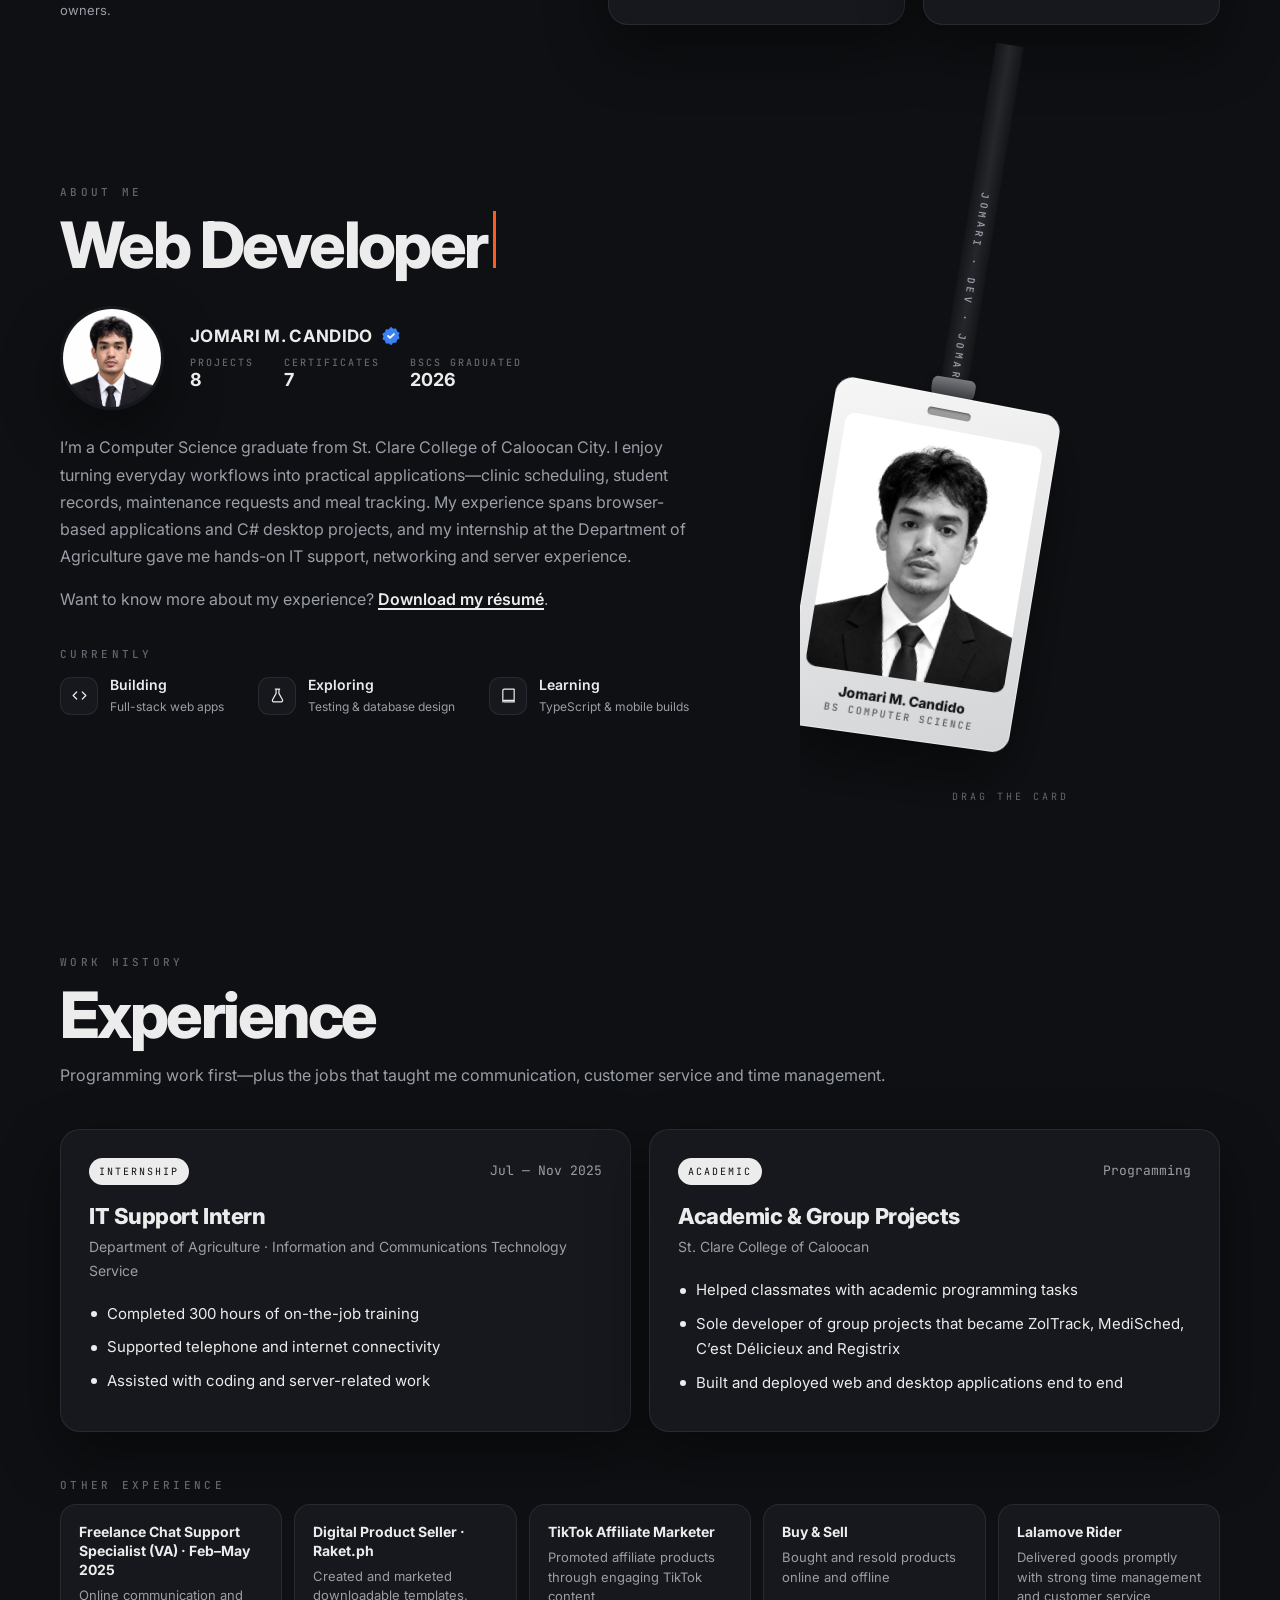
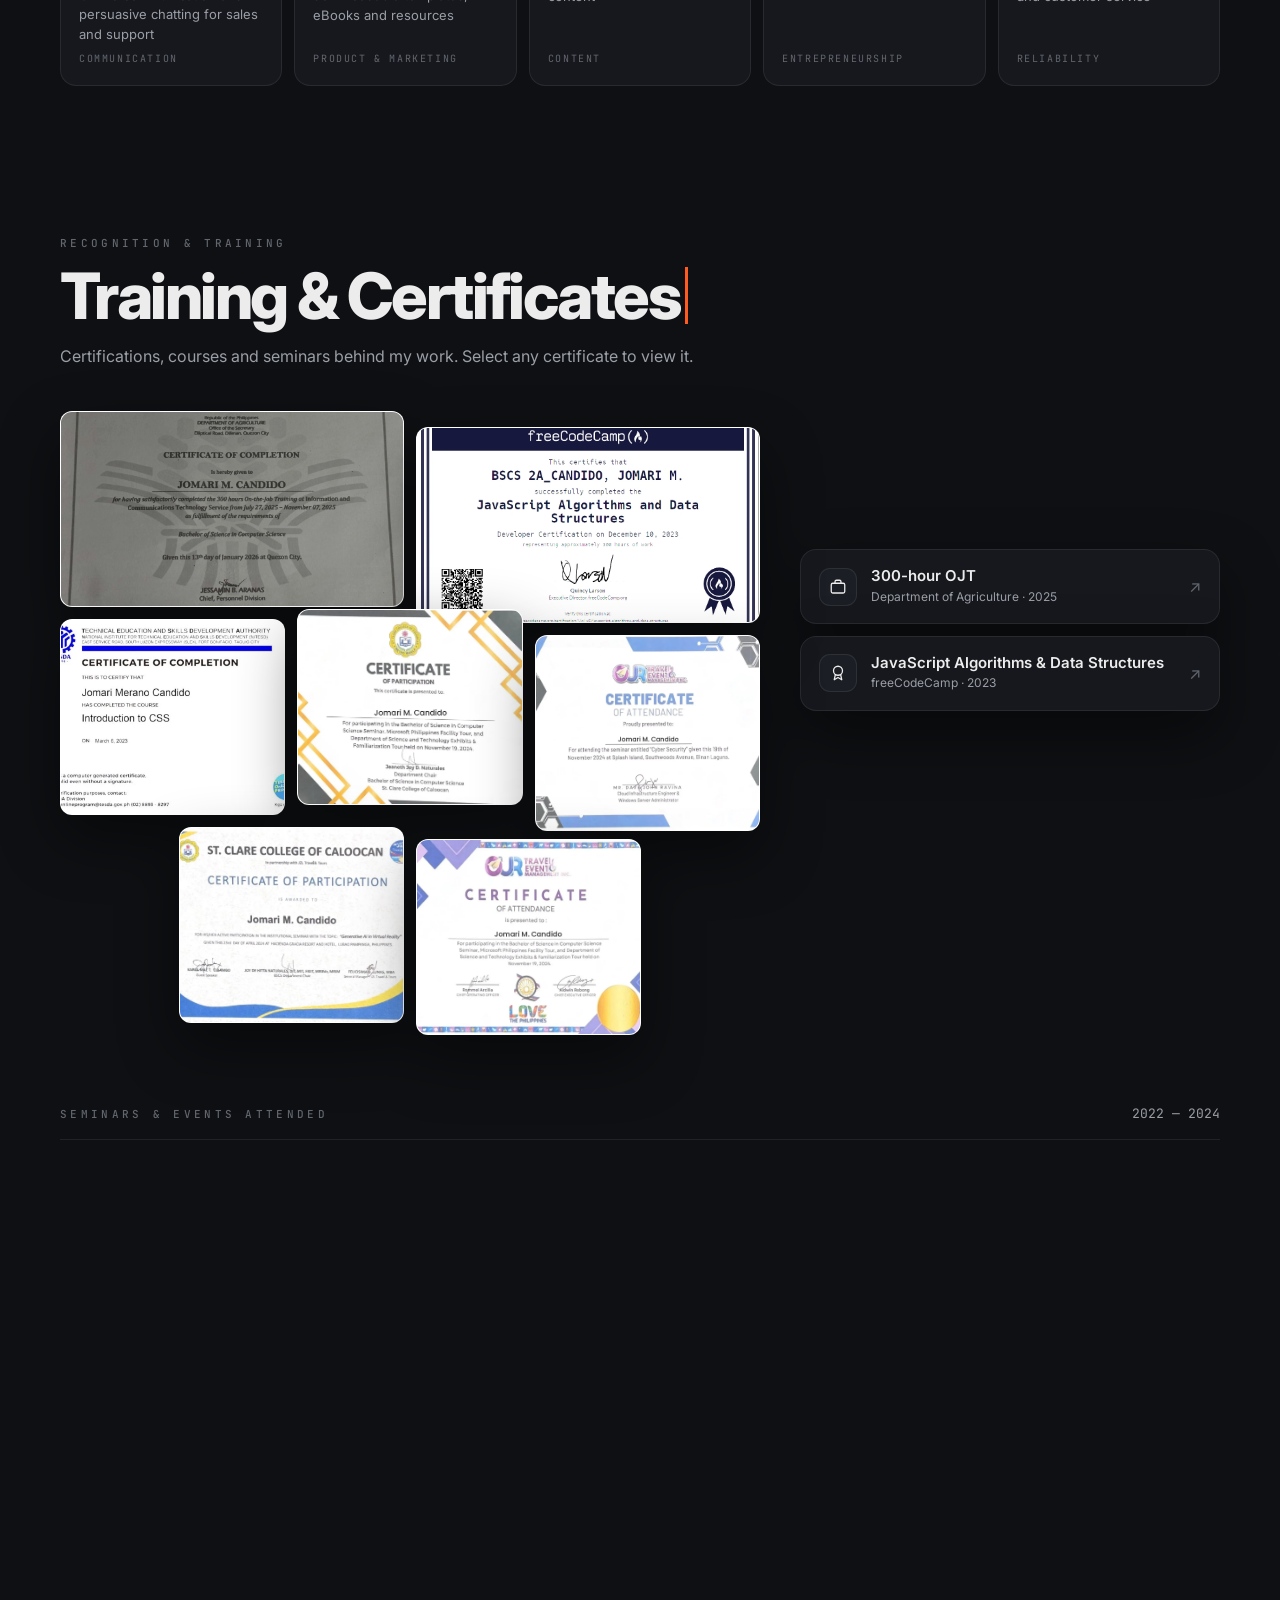
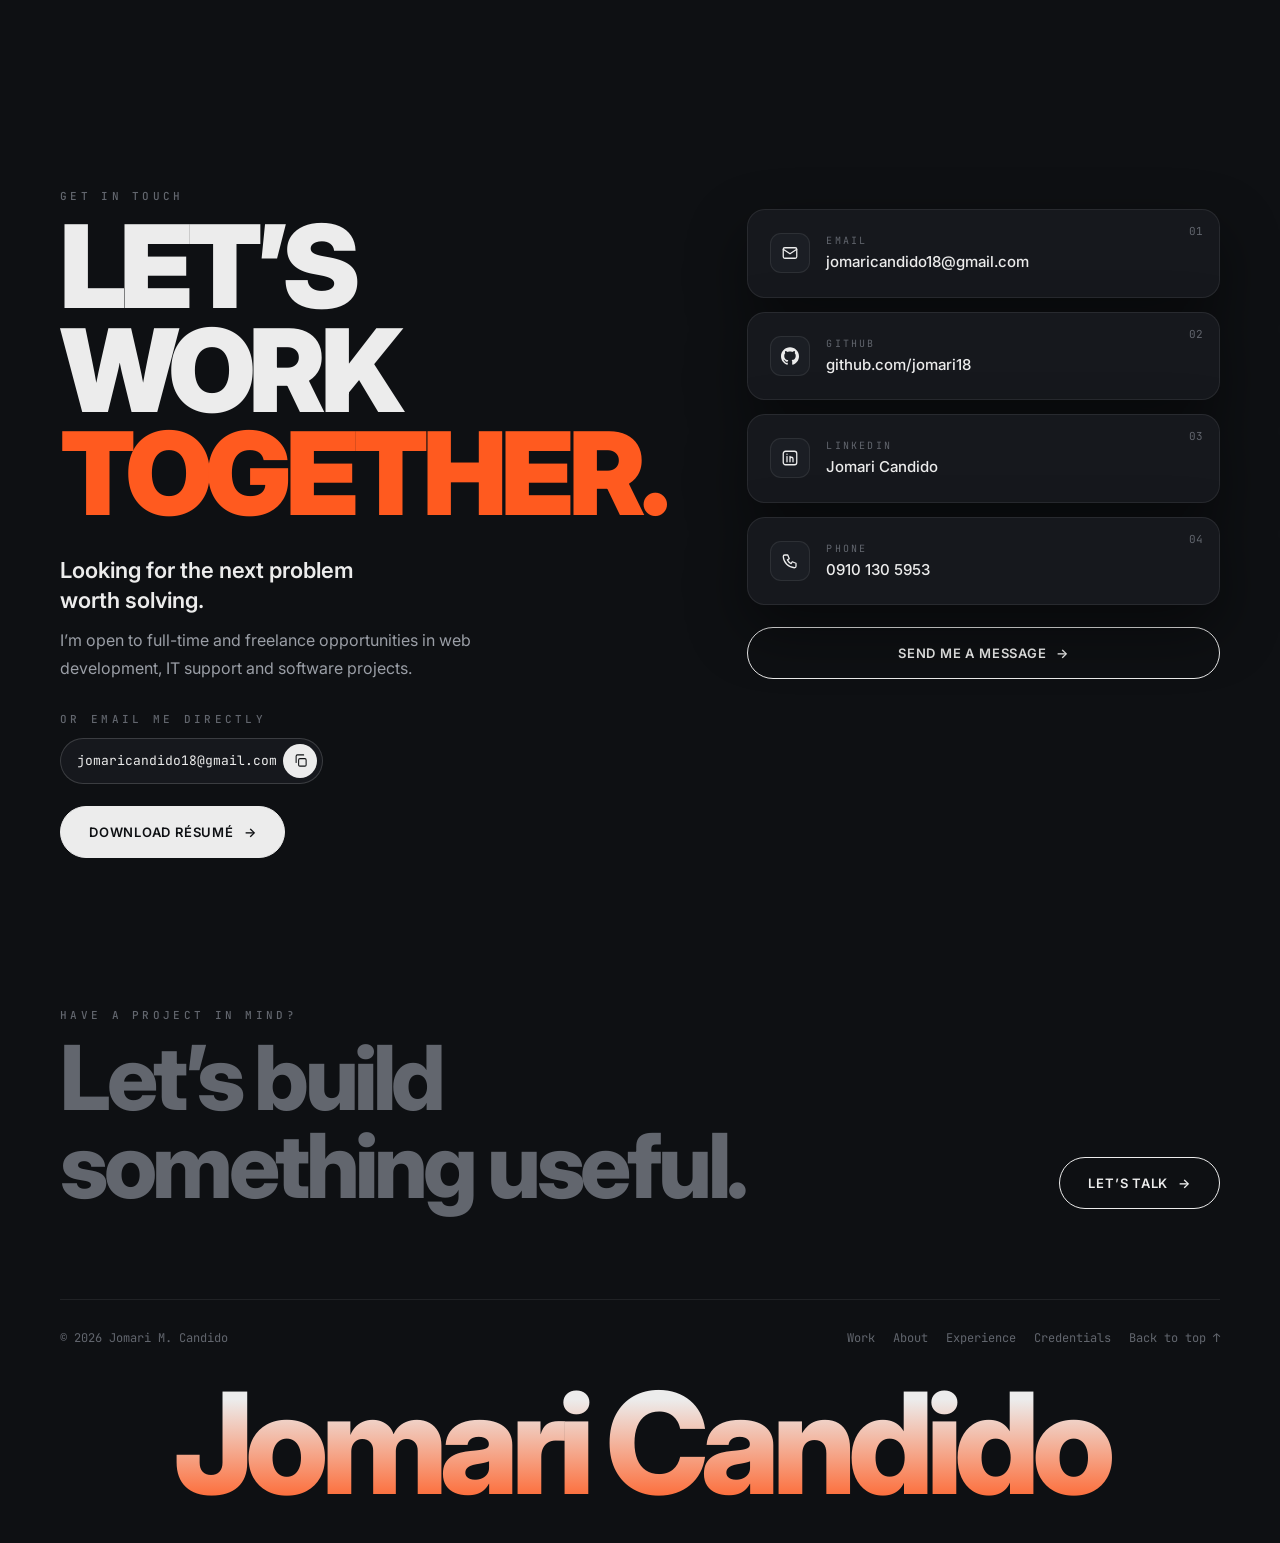
==== commit ac7db8e7: "Keep Jomari's project order and put B.Queue fourth, after ZolNutrition" ====
--- a/index.html
+++ b/index.html
@@ -3,7 +3,7 @@
 <head>
 <meta charset="UTF-8">
 <meta name="viewport" content="width=device-width,initial-scale=1">
-<meta name="description" content="Jomari M. Candido — Computer Science graduate and full-stack web developer. Explore B.Queue, ZariZari, C’est Délicieux, ZolNutrition, Registrix, MediSched, ZolTrack and ResuMatch.">
+<meta name="description" content="Jomari M. Candido — Computer Science graduate and full-stack web developer. Explore ZariZari, C’est Délicieux, ZolNutrition, B.Queue, Registrix, MediSched, ZolTrack and ResuMatch.">
 <meta name="theme-color" content="#0e1013">
 <meta property="og:type" content="website">
 <meta property="og:url" content="https://jomaricandido.netlify.app/">
@@ -119,21 +119,21 @@
 
   <div class="coverflow" id="coverflow" role="region" aria-roledescription="carousel" aria-label="Featured projects">
     <div class="cf-stage" id="cf-stage" role="group" aria-label="Choose a project">
-      <button type="button" class="cf-card" data-index="0" aria-label="Show B.Queue"><img src="assets/projects/bqueue.webp" width="1600" height="800" alt=""></button>
-      <button type="button" class="cf-card" data-index="1" aria-label="Show ZariZari"><img src="assets/projects/zarizari.webp" width="1600" height="800" alt=""></button>
-      <button type="button" class="cf-card" data-index="2" aria-label="Show C’est Délicieux"><img src="assets/projects/cest-delicieux.webp" width="1600" height="800" alt=""></button>
-      <button type="button" class="cf-card" data-index="3" aria-label="Show ZolNutrition"><img src="assets/projects/zolnutrition.webp" width="1600" height="800" alt=""></button>
+      <button type="button" class="cf-card" data-index="0" aria-label="Show ZariZari"><img src="assets/projects/zarizari.webp" width="1600" height="800" alt=""></button>
+      <button type="button" class="cf-card" data-index="1" aria-label="Show C’est Délicieux"><img src="assets/projects/cest-delicieux.webp" width="1600" height="800" alt=""></button>
+      <button type="button" class="cf-card" data-index="2" aria-label="Show ZolNutrition"><img src="assets/projects/zolnutrition.webp" width="1600" height="800" alt=""></button>
+      <button type="button" class="cf-card" data-index="3" aria-label="Show B.Queue"><img src="assets/projects/bqueue.webp" width="1600" height="800" alt=""></button>
       <button type="button" class="cf-card" data-index="4" aria-label="Show Registrix"><img src="assets/projects/registrix.webp" width="1600" height="800" alt=""></button>
       <button type="button" class="cf-card" data-index="5" aria-label="Show MediSched"><img src="assets/projects/medisched.webp" width="1600" height="800" alt=""></button>
       <button type="button" class="cf-card" data-index="6" aria-label="Show ZolTrack"><img src="assets/projects/zoltrack.webp" width="1600" height="800" alt=""></button>
       <button type="button" class="cf-card" data-index="7" aria-label="Show ResuMatch"><img src="assets/projects/resumatch.webp" width="1600" height="800" alt=""></button>
     </div>
     <div class="cf-info" aria-live="polite">
-      <h3 id="cf-title">B.Queue</h3>
-      <p id="cf-summary">Barangay document requests and a live queue: residents wait for their number from their phone, and the hall TV calls it out loud.</p>
+      <h3 id="cf-title">ZariZari</h3>
+      <p id="cf-summary">Point of sale, inventory and utang ledger for sari-sari stores that keeps selling when the internet drops.</p>
       <div class="cf-actions">
         <button class="text-btn" type="button" id="cf-details">Watch tour &amp; details <span aria-hidden="true">→</span></button>
-        <a class="text-btn" id="cf-live" href="https://bqueue.netlify.app" target="_blank" rel="noopener">Live demo <span aria-hidden="true">↗</span></a>
+        <a class="text-btn" id="cf-live" href="https://zarizari.netlify.app" target="_blank" rel="noopener">Live demo <span aria-hidden="true">↗</span></a>
       </div>
       <div class="cf-nav"><button type="button" class="icon-btn" id="cf-prev" aria-label="Previous project"><svg viewBox="0 0 24 24" aria-hidden="true"><path d="m15 6-6 6 6 6"/></svg></button><span class="mono" id="cf-count">01 / 08</span><button type="button" class="icon-btn" id="cf-next" aria-label="Next project"><svg viewBox="0 0 24 24" aria-hidden="true"><path d="m9 6 6 6-6 6"/></svg></button></div>
     </div>
@@ -142,8 +142,74 @@
   <div class="project-list" id="all-projects">
     <p class="eyebrow">All projects</p>
 
+    <article class="project-row" data-project="zarizari" data-video="assets/videos/zarizari.webm" data-video-note="Recorded on the live site with a demo store">
+      <span class="row-num mono">01</span>
+      <div class="row-body">
+        <h3>ZariZari</h3>
+        <p class="row-summary">Point of sale, inventory and utang ledger for sari-sari stores that keeps selling when the internet drops.</p>
+        <p class="row-meta mono">Web application · Store POS and inventory</p>
+        <ul class="row-tech" aria-label="Technologies"><li><span class="icon" data-icon="react"></span>React</li><li><span class="icon" data-icon="typescript"></span>TypeScript</li><li><span class="icon" data-icon="express"></span>Express</li><li><span class="icon" data-icon="docker"></span>Docker</li></ul>
+      </div>
+      <div class="row-actions"><button class="pill-btn" type="button" data-details>Details</button><a class="icon-btn" href="https://zarizari.netlify.app" target="_blank" rel="noopener" aria-label="Open ZariZari live demo"><svg viewBox="0 0 24 24" aria-hidden="true"><path d="M14 4h6v6M20 4l-9 9M18 14v5a1 1 0 0 1-1 1H5a1 1 0 0 1-1-1V7a1 1 0 0 1 1-1h5"/></svg></a></div>
+      <template>
+        <img src="assets/projects/zarizari.webp" alt="ZariZari landing page with a 3D sari-sari store">
+        <p class="detail-kicker">Web application · Store POS and inventory</p>
+        <div class="case"><h4>The problem</h4><p>Most sari-sari stores still keep sales and utang in a notebook. The owner can’t see the day’s sales or what is about to run out, and the neighborhood internet drops just when a customer is paying.</p></div>
+        <div class="case"><h4>What I built</h4><p>A React and TypeScript web app that installs like a phone app, with my own Express API. The bantay sells by search, tap or barcode scan, gives the right sukli and prints 58 mm receipts. The owner manages products, stock, credit limits and staff, and reads the day’s reports. Every visitor can open a demo store with a month of sample history in one click.</p></div>
+        <div class="case"><h4>The hard part</h4><p>Selling without a connection and never counting a sale twice. Sales wait on the device and sync in order, each with its own id, so a retry returns the stored sale instead of a duplicate. The API runs in Docker on a free server that sleeps, so the app wakes it early and treats a slow answer like being offline. Only the website can call the API, through a proxy that signs every request; sessions rotate their tokens on every use, and roles are checked on the server.</p></div>
+        <div class="case"><h4>Result</h4><p>A live app with 583 unit and API tests and 9 Playwright end-to-end tests with accessibility checks, run in GitHub Actions before every deploy. Lighthouse on mobile scores 96 for performance and 100 for accessibility, best practices and SEO.</p></div>
+        <ul data-features><li>Barcode scanning with the phone camera</li><li>Keeps selling offline and syncs each sale exactly once</li><li>Utang ledger with credit limits, payments and aging</li><li>Owner and bantay roles enforced by the API</li><li>3D sari-sari store on the landing page</li></ul>
+        <ul data-tech><li>React</li><li>TypeScript</li><li>Tailwind CSS</li><li>Express</li><li>Prisma</li><li>PostgreSQL</li><li>Docker</li><li>Three.js</li><li>Playwright</li></ul>
+        <p data-links><a href="https://zarizari.netlify.app">Live demo</a><a href="https://github.com/jomari18/sarisari-pos">Source code</a></p>
+      </template>
+    </article>
+
+    <article class="project-row" data-project="cest-delicieux" data-video="assets/videos/cestdelicieux.webm">
+      <span class="row-num mono">02</span>
+      <div class="row-body">
+        <h3>C’est Délicieux</h3>
+        <p class="row-summary">A restaurant ordering app with a searchable menu, persistent cart, pickup or delivery and order tracking.</p>
+        <p class="row-meta mono">Web &amp; Android application · Restaurant ordering</p>
+        <ul class="row-tech" aria-label="Technologies"><li><span class="icon" data-icon="react"></span>React</li><li><span class="icon" data-icon="typescript"></span>TypeScript</li><li><span class="icon" data-icon="supabase"></span>Supabase</li><li><span class="icon" data-icon="capacitor"></span>Capacitor</li></ul>
+      </div>
+      <div class="row-actions"><button class="pill-btn" type="button" data-details>Details</button><a class="icon-btn" href="https://cestdelicieux.netlify.app" target="_blank" rel="noopener" aria-label="Open C’est Délicieux live demo"><svg viewBox="0 0 24 24" aria-hidden="true"><path d="M14 4h6v6M20 4l-9 9M18 14v5a1 1 0 0 1-1 1H5a1 1 0 0 1-1-1V7a1 1 0 0 1 1-1h5"/></svg></a></div>
+      <template>
+        <img src="assets/projects/cest-delicieux.webp" alt="C’est Délicieux supper club home page with a candlelit dining room">
+        <p class="detail-kicker">Web &amp; Android application · Restaurant ordering</p>
+        <div class="case"><h4>The problem</h4><p>The original academic project was a static food website: it could show a menu, but real ordering needs accounts, current prices, delivery fees and a way for staff to track orders.</p></div>
+        <div class="case"><h4>What I built</h4><p>A React and TypeScript ordering app with a searchable 25-dish menu, a persistent cart, pickup or delivery checkout, order history, a staff dashboard for order progress and menu editing, and an Android build.</p></div>
+        <div class="case"><h4>The hard part</h4><p>Placing orders safely. Orders are created in one transaction using current prices and saved as unchangeable snapshots, identical retries are recognised, and delivery fees come from server-side road distance (₱15/km, ₱50 minimum) with quotes that expire after five minutes.</p></div>
+        <div class="case"><h4>Result</h4><p>A live web app and Android build, covered by 79 automated tests and browser checks on desktop and mobile.</p></div>
+        <ul data-features><li>Menu search and a persistent cart</li><li>Pickup or delivery with distance-based fees</li><li>Order history, cancellation and staff order progress</li><li>Email verification and code-based password recovery</li></ul>
+        <ul data-tech><li>React</li><li>TypeScript</li><li>Supabase</li><li>Capacitor</li></ul>
+        <p data-links><a href="https://cestdelicieux.netlify.app">Live demo</a><a href="https://github.com/jomari18/CestDelicieux">Source code</a></p>
+      </template>
+    </article>
+
+    <article class="project-row" data-project="zolnutrition" data-video="assets/videos/zolnutrition.webm">
+      <span class="row-num mono">03</span>
+      <div class="row-body">
+        <h3>ZolNutrition</h3>
+        <p class="row-summary">A nutrition tracker for logging meals, keeping track of macros and reviewing weekly progress.</p>
+        <p class="row-meta mono">Web &amp; Android application · Meal and nutrition tracker</p>
+        <ul class="row-tech" aria-label="Technologies"><li><span class="icon" data-icon="react"></span>React</li><li><span class="icon" data-icon="vite"></span>Vite</li><li><span class="icon" data-icon="supabase"></span>Supabase</li><li><span class="icon" data-icon="capacitor"></span>Capacitor</li></ul>
+      </div>
+      <div class="row-actions"><button class="pill-btn" type="button" data-details>Details</button><a class="icon-btn" href="https://zolnutrition.netlify.app" target="_blank" rel="noopener" aria-label="Open ZolNutrition live demo"><svg viewBox="0 0 24 24" aria-hidden="true"><path d="M14 4h6v6M20 4l-9 9M18 14v5a1 1 0 0 1-1 1H5a1 1 0 0 1-1-1V7a1 1 0 0 1 1-1h5"/></svg></a></div>
+      <template>
+        <img src="assets/projects/zolnutrition.webp" alt="ZolNutrition meal tracker sign-in page">
+        <p class="detail-kicker">Web &amp; Android application · Meal and nutrition tracker</p>
+        <div class="case"><h4>The problem</h4><p>General calorie apps did not fit a training routine, where targets differ between training days and rest days and progress is judged week by week.</p></div>
+        <div class="case"><h4>What I built</h4><p>A React and Vite tracker with daily calorie and macro targets, meal logging, saved meals, food search, a seven-day review and weight trends—plus an Android build packaged with Capacitor.</p></div>
+        <div class="case"><h4>The hard part</h4><p>Keeping the numbers honest: targets switch between training and rest days, unlogged days show a dash instead of zero, and averages count only the days that were actually logged.</p></div>
+        <div class="case"><h4>Result</h4><p>A live web app and Android build with OTP sign-up and password recovery, covered by 37 automated tests and 28 browser checks for the recovery flow.</p></div>
+        <ul data-features><li>Meal logging and saved meals</li><li>Training and rest-day calorie and macro targets</li><li>Seven-day review with weight trends</li><li>Desktop sidebar and mobile bottom navigation</li></ul>
+        <ul data-tech><li>React</li><li>Vite</li><li>Supabase</li><li>Capacitor</li></ul>
+        <p data-links><a href="https://zolnutrition.netlify.app">Live demo</a><a href="https://github.com/jomari18/zolnutrition">Source code</a></p>
+      </template>
+    </article>
+
     <article class="project-row" data-project="bqueue" data-video="assets/videos/bqueue.webm" data-video-note="Recorded on the live site with a demo barangay">
-      <span class="row-num mono">01</span>
+      <span class="row-num mono">04</span>
       <div class="row-body">
         <h3>B.Queue</h3>
         <p class="row-summary">Barangay document requests and a live queue: residents wait for their number from their phone, and the hall TV calls it out loud.</p>
@@ -161,72 +227,6 @@
         <ul data-features><li>Online requests with live status, approval and an e-signature</li><li>Live queue with position, wait estimate and “your turn” alerts</li><li>Hall TV that calls numbers in Filipino or English</li><li>Kiosk numbers with a QR to follow them on a phone</li><li>QR verification of released documents</li><li>English and Filipino on every screen</li></ul>
         <ul data-tech><li>Next.js</li><li>React</li><li>TypeScript</li><li>Tailwind CSS</li><li>NestJS</li><li>Socket.io</li><li>Prisma</li><li>PostgreSQL</li><li>Docker</li><li>Three.js</li><li>Playwright</li></ul>
         <p data-links><a href="https://bqueue.netlify.app">Live demo</a><a href="https://github.com/jomari18/bqueue">Source code</a></p>
-      </template>
-    </article>
-
-    <article class="project-row" data-project="zarizari" data-video="assets/videos/zarizari.webm" data-video-note="Recorded on the live site with a demo store">
-      <span class="row-num mono">02</span>
-      <div class="row-body">
-        <h3>ZariZari</h3>
-        <p class="row-summary">Point of sale, inventory and utang ledger for sari-sari stores that keeps selling when the internet drops.</p>
-        <p class="row-meta mono">Web application · Store POS and inventory</p>
-        <ul class="row-tech" aria-label="Technologies"><li><span class="icon" data-icon="react"></span>React</li><li><span class="icon" data-icon="typescript"></span>TypeScript</li><li><span class="icon" data-icon="express"></span>Express</li><li><span class="icon" data-icon="docker"></span>Docker</li></ul>
-      </div>
-      <div class="row-actions"><button class="pill-btn" type="button" data-details>Details</button><a class="icon-btn" href="https://zarizari.netlify.app" target="_blank" rel="noopener" aria-label="Open ZariZari live demo"><svg viewBox="0 0 24 24" aria-hidden="true"><path d="M14 4h6v6M20 4l-9 9M18 14v5a1 1 0 0 1-1 1H5a1 1 0 0 1-1-1V7a1 1 0 0 1 1-1h5"/></svg></a></div>
-      <template>
-        <img src="assets/projects/zarizari.webp" alt="ZariZari landing page with a 3D sari-sari store">
-        <p class="detail-kicker">Web application · Store POS and inventory</p>
-        <div class="case"><h4>The problem</h4><p>Most sari-sari stores still keep sales and utang in a notebook. The owner can’t see the day’s sales or what is about to run out, and the neighborhood internet drops just when a customer is paying.</p></div>
-        <div class="case"><h4>What I built</h4><p>A React and TypeScript web app that installs like a phone app, with my own Express API. The bantay sells by search, tap or barcode scan, gives the right sukli and prints 58 mm receipts. The owner manages products, stock, credit limits and staff, and reads the day’s reports. Every visitor can open a demo store with a month of sample history in one click.</p></div>
-        <div class="case"><h4>The hard part</h4><p>Selling without a connection and never counting a sale twice. Sales wait on the device and sync in order, each with its own id, so a retry returns the stored sale instead of a duplicate. The API runs in Docker on a free server that sleeps, so the app wakes it early and treats a slow answer like being offline. Only the website can call the API, through a proxy that signs every request; sessions rotate their tokens on every use, and roles are checked on the server.</p></div>
-        <div class="case"><h4>Result</h4><p>A live app with 583 unit and API tests and 9 Playwright end-to-end tests with accessibility checks, run in GitHub Actions before every deploy. Lighthouse on mobile scores 96 for performance and 100 for accessibility, best practices and SEO.</p></div>
-        <ul data-features><li>Barcode scanning with the phone camera</li><li>Keeps selling offline and syncs each sale exactly once</li><li>Utang ledger with credit limits, payments and aging</li><li>Owner and bantay roles enforced by the API</li><li>3D sari-sari store on the landing page</li></ul>
-        <ul data-tech><li>React</li><li>TypeScript</li><li>Tailwind CSS</li><li>Express</li><li>Prisma</li><li>PostgreSQL</li><li>Docker</li><li>Three.js</li><li>Playwright</li></ul>
-        <p data-links><a href="https://zarizari.netlify.app">Live demo</a><a href="https://github.com/jomari18/sarisari-pos">Source code</a></p>
-      </template>
-    </article>
-
-    <article class="project-row" data-project="cest-delicieux" data-video="assets/videos/cestdelicieux.webm">
-      <span class="row-num mono">03</span>
-      <div class="row-body">
-        <h3>C’est Délicieux</h3>
-        <p class="row-summary">A restaurant ordering app with a searchable menu, persistent cart, pickup or delivery and order tracking.</p>
-        <p class="row-meta mono">Web &amp; Android application · Restaurant ordering</p>
-        <ul class="row-tech" aria-label="Technologies"><li><span class="icon" data-icon="react"></span>React</li><li><span class="icon" data-icon="typescript"></span>TypeScript</li><li><span class="icon" data-icon="supabase"></span>Supabase</li><li><span class="icon" data-icon="capacitor"></span>Capacitor</li></ul>
-      </div>
-      <div class="row-actions"><button class="pill-btn" type="button" data-details>Details</button><a class="icon-btn" href="https://cestdelicieux.netlify.app" target="_blank" rel="noopener" aria-label="Open C’est Délicieux live demo"><svg viewBox="0 0 24 24" aria-hidden="true"><path d="M14 4h6v6M20 4l-9 9M18 14v5a1 1 0 0 1-1 1H5a1 1 0 0 1-1-1V7a1 1 0 0 1 1-1h5"/></svg></a></div>
-      <template>
-        <img src="assets/projects/cest-delicieux.webp" alt="C’est Délicieux supper club home page with a candlelit dining room">
-        <p class="detail-kicker">Web &amp; Android application · Restaurant ordering</p>
-        <div class="case"><h4>The problem</h4><p>The original academic project was a static food website: it could show a menu, but real ordering needs accounts, current prices, delivery fees and a way for staff to track orders.</p></div>
-        <div class="case"><h4>What I built</h4><p>A React and TypeScript ordering app with a searchable 25-dish menu, a persistent cart, pickup or delivery checkout, order history, a staff dashboard for order progress and menu editing, and an Android build.</p></div>
-        <div class="case"><h4>The hard part</h4><p>Placing orders safely. Orders are created in one transaction using current prices and saved as unchangeable snapshots, identical retries are recognised, and delivery fees come from server-side road distance (₱15/km, ₱50 minimum) with quotes that expire after five minutes.</p></div>
-        <div class="case"><h4>Result</h4><p>A live web app and Android build, covered by 79 automated tests and browser checks on desktop and mobile.</p></div>
-        <ul data-features><li>Menu search and a persistent cart</li><li>Pickup or delivery with distance-based fees</li><li>Order history, cancellation and staff order progress</li><li>Email verification and code-based password recovery</li></ul>
-        <ul data-tech><li>React</li><li>TypeScript</li><li>Supabase</li><li>Capacitor</li></ul>
-        <p data-links><a href="https://cestdelicieux.netlify.app">Live demo</a><a href="https://github.com/jomari18/CestDelicieux">Source code</a></p>
-      </template>
-    </article>
-
-    <article class="project-row" data-project="zolnutrition" data-video="assets/videos/zolnutrition.webm">
-      <span class="row-num mono">04</span>
-      <div class="row-body">
-        <h3>ZolNutrition</h3>
-        <p class="row-summary">A nutrition tracker for logging meals, keeping track of macros and reviewing weekly progress.</p>
-        <p class="row-meta mono">Web &amp; Android application · Meal and nutrition tracker</p>
-        <ul class="row-tech" aria-label="Technologies"><li><span class="icon" data-icon="react"></span>React</li><li><span class="icon" data-icon="vite"></span>Vite</li><li><span class="icon" data-icon="supabase"></span>Supabase</li><li><span class="icon" data-icon="capacitor"></span>Capacitor</li></ul>
-      </div>
-      <div class="row-actions"><button class="pill-btn" type="button" data-details>Details</button><a class="icon-btn" href="https://zolnutrition.netlify.app" target="_blank" rel="noopener" aria-label="Open ZolNutrition live demo"><svg viewBox="0 0 24 24" aria-hidden="true"><path d="M14 4h6v6M20 4l-9 9M18 14v5a1 1 0 0 1-1 1H5a1 1 0 0 1-1-1V7a1 1 0 0 1 1-1h5"/></svg></a></div>
-      <template>
-        <img src="assets/projects/zolnutrition.webp" alt="ZolNutrition meal tracker sign-in page">
-        <p class="detail-kicker">Web &amp; Android application · Meal and nutrition tracker</p>
-        <div class="case"><h4>The problem</h4><p>General calorie apps did not fit a training routine, where targets differ between training days and rest days and progress is judged week by week.</p></div>
-        <div class="case"><h4>What I built</h4><p>A React and Vite tracker with daily calorie and macro targets, meal logging, saved meals, food search, a seven-day review and weight trends—plus an Android build packaged with Capacitor.</p></div>
-        <div class="case"><h4>The hard part</h4><p>Keeping the numbers honest: targets switch between training and rest days, unlogged days show a dash instead of zero, and averages count only the days that were actually logged.</p></div>
-        <div class="case"><h4>Result</h4><p>A live web app and Android build with OTP sign-up and password recovery, covered by 37 automated tests and 28 browser checks for the recovery flow.</p></div>
-        <ul data-features><li>Meal logging and saved meals</li><li>Training and rest-day calorie and macro targets</li><li>Seven-day review with weight trends</li><li>Desktop sidebar and mobile bottom navigation</li></ul>
-        <ul data-tech><li>React</li><li>Vite</li><li>Supabase</li><li>Capacitor</li></ul>
-        <p data-links><a href="https://zolnutrition.netlify.app">Live demo</a><a href="https://github.com/jomari18/zolnutrition">Source code</a></p>
       </template>
     </article>
 
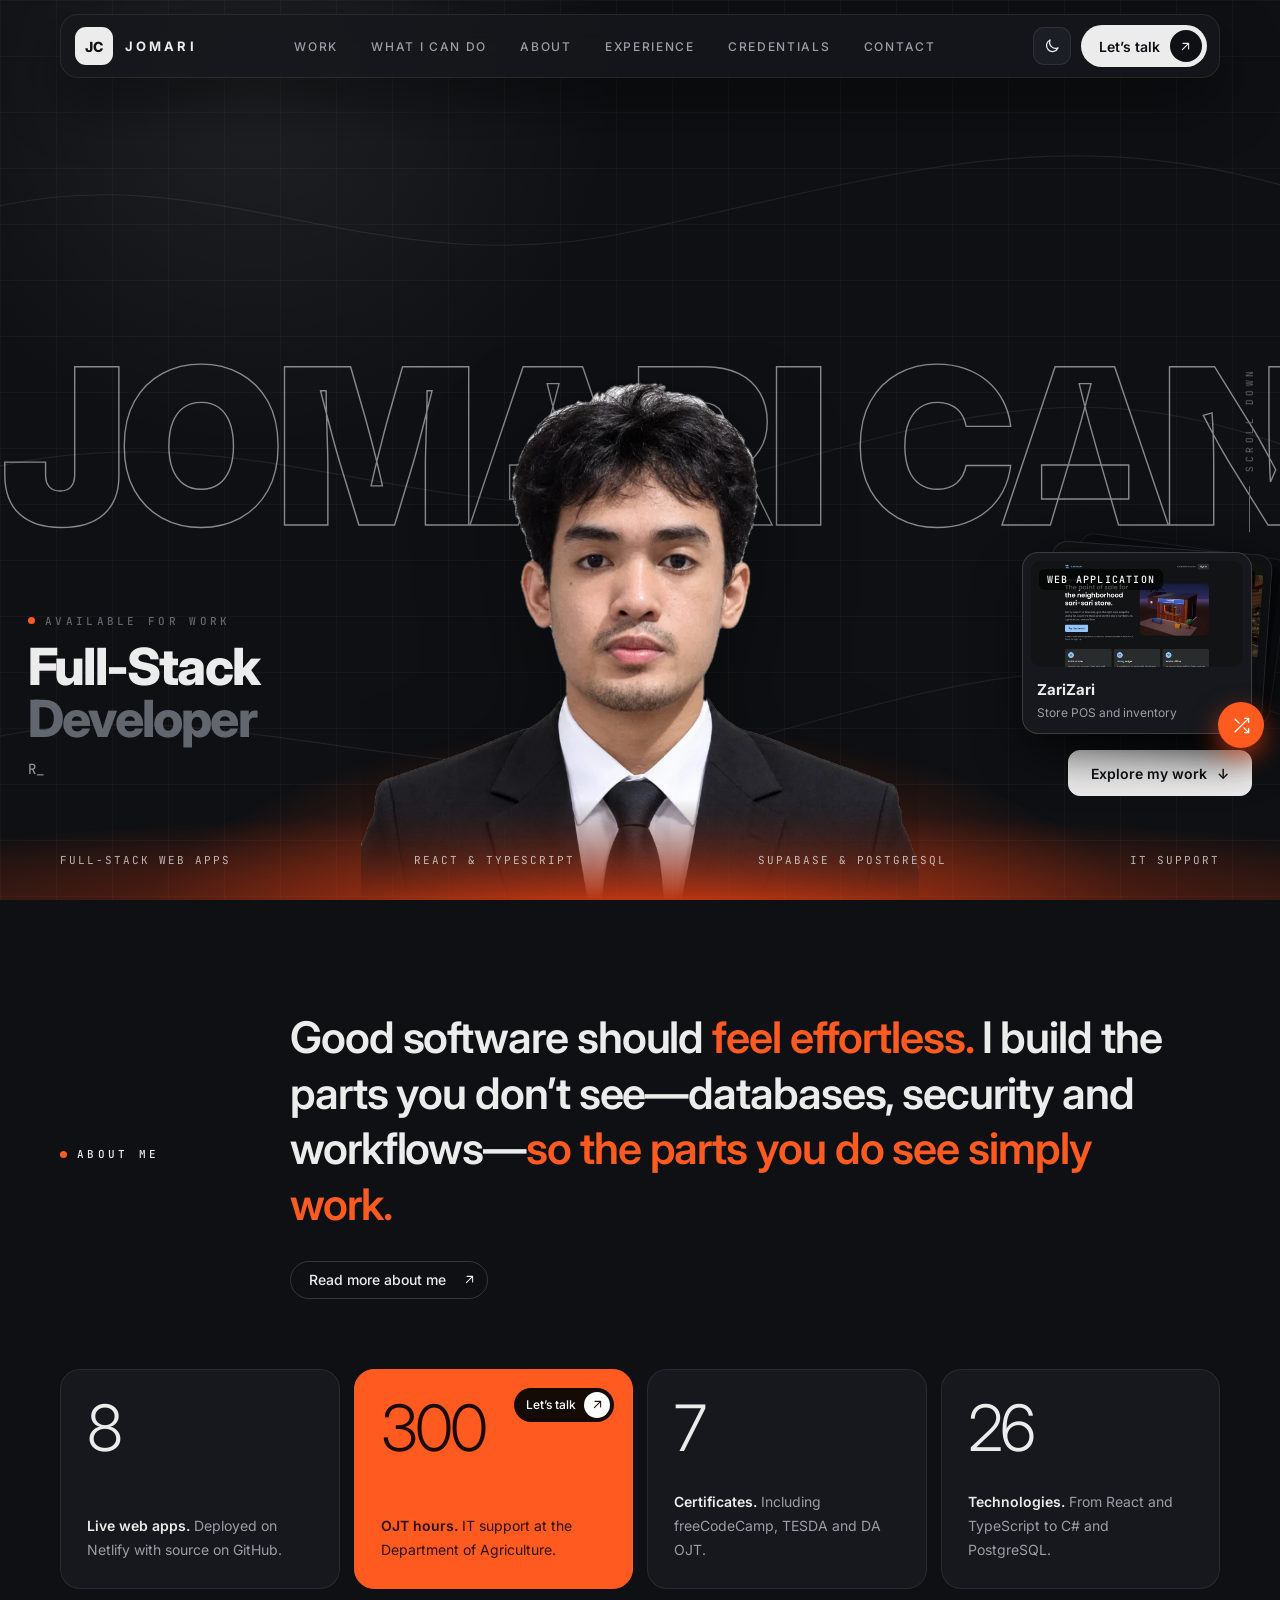
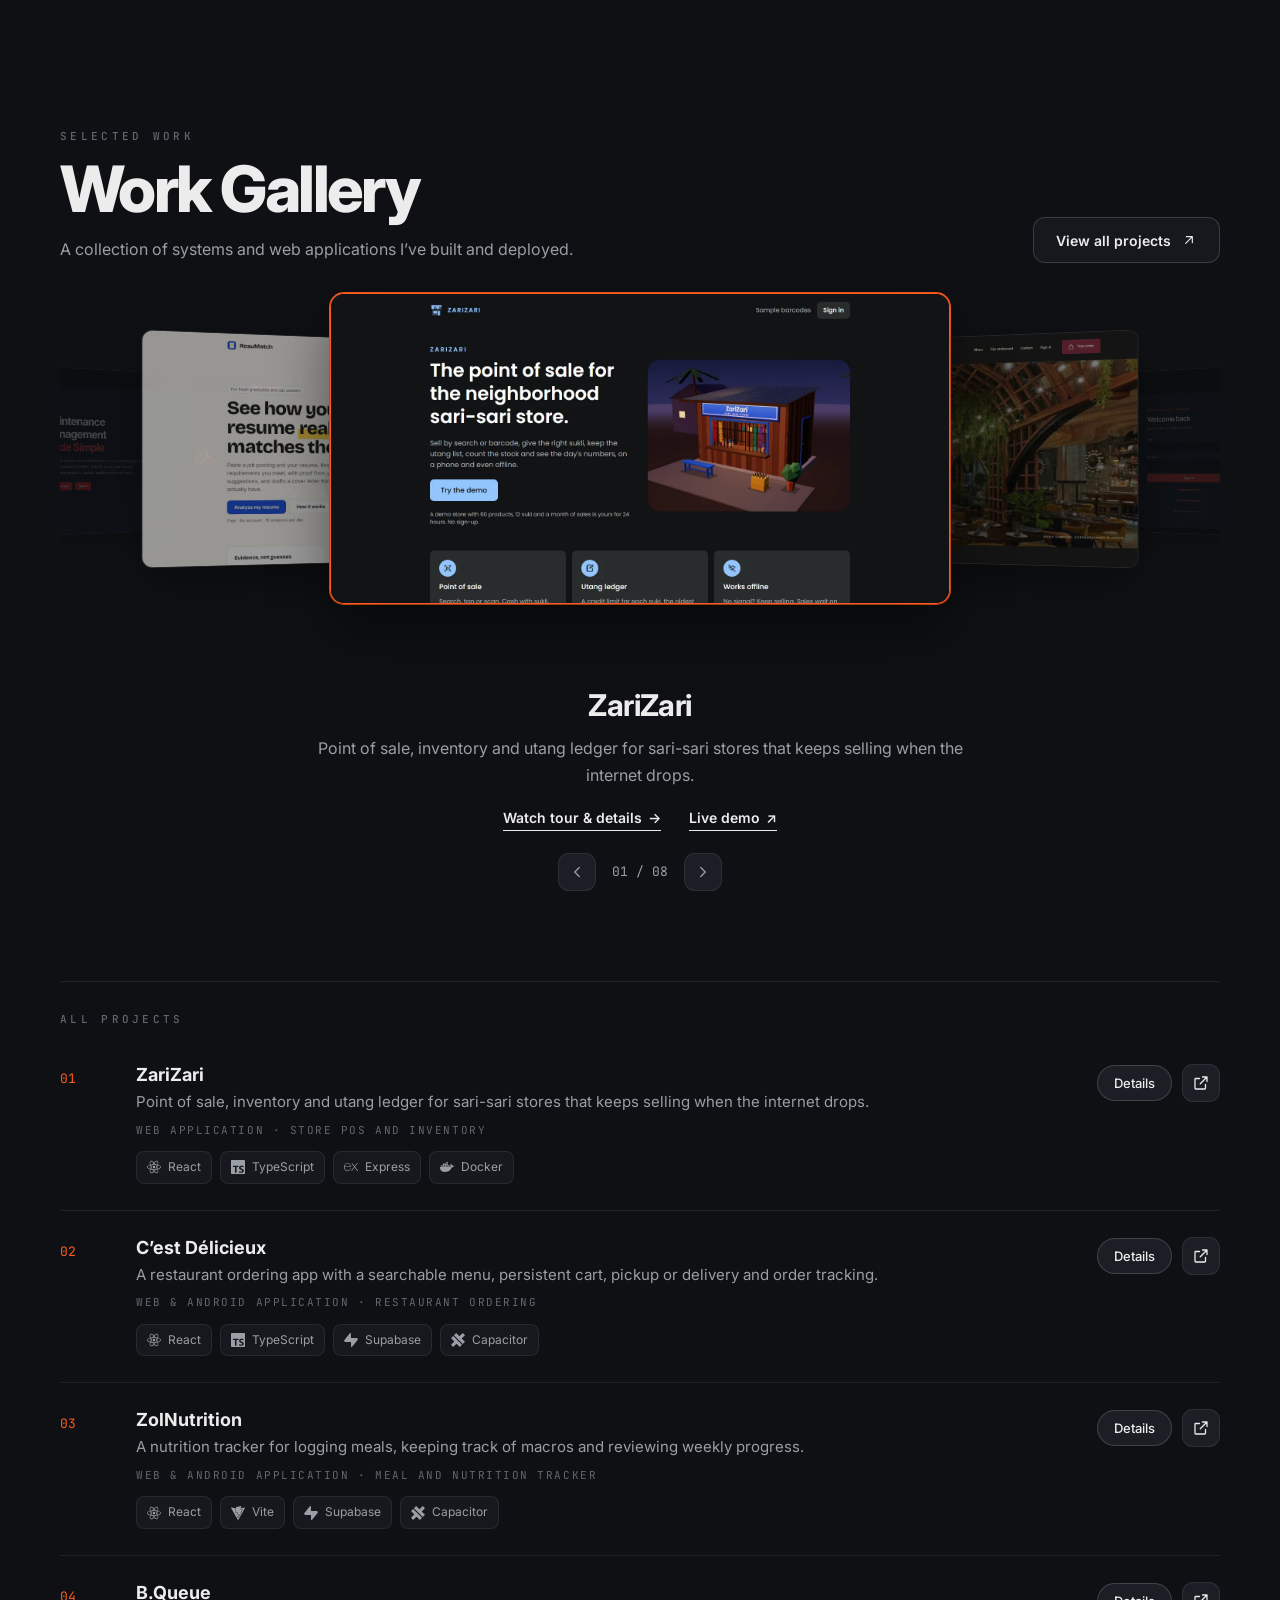
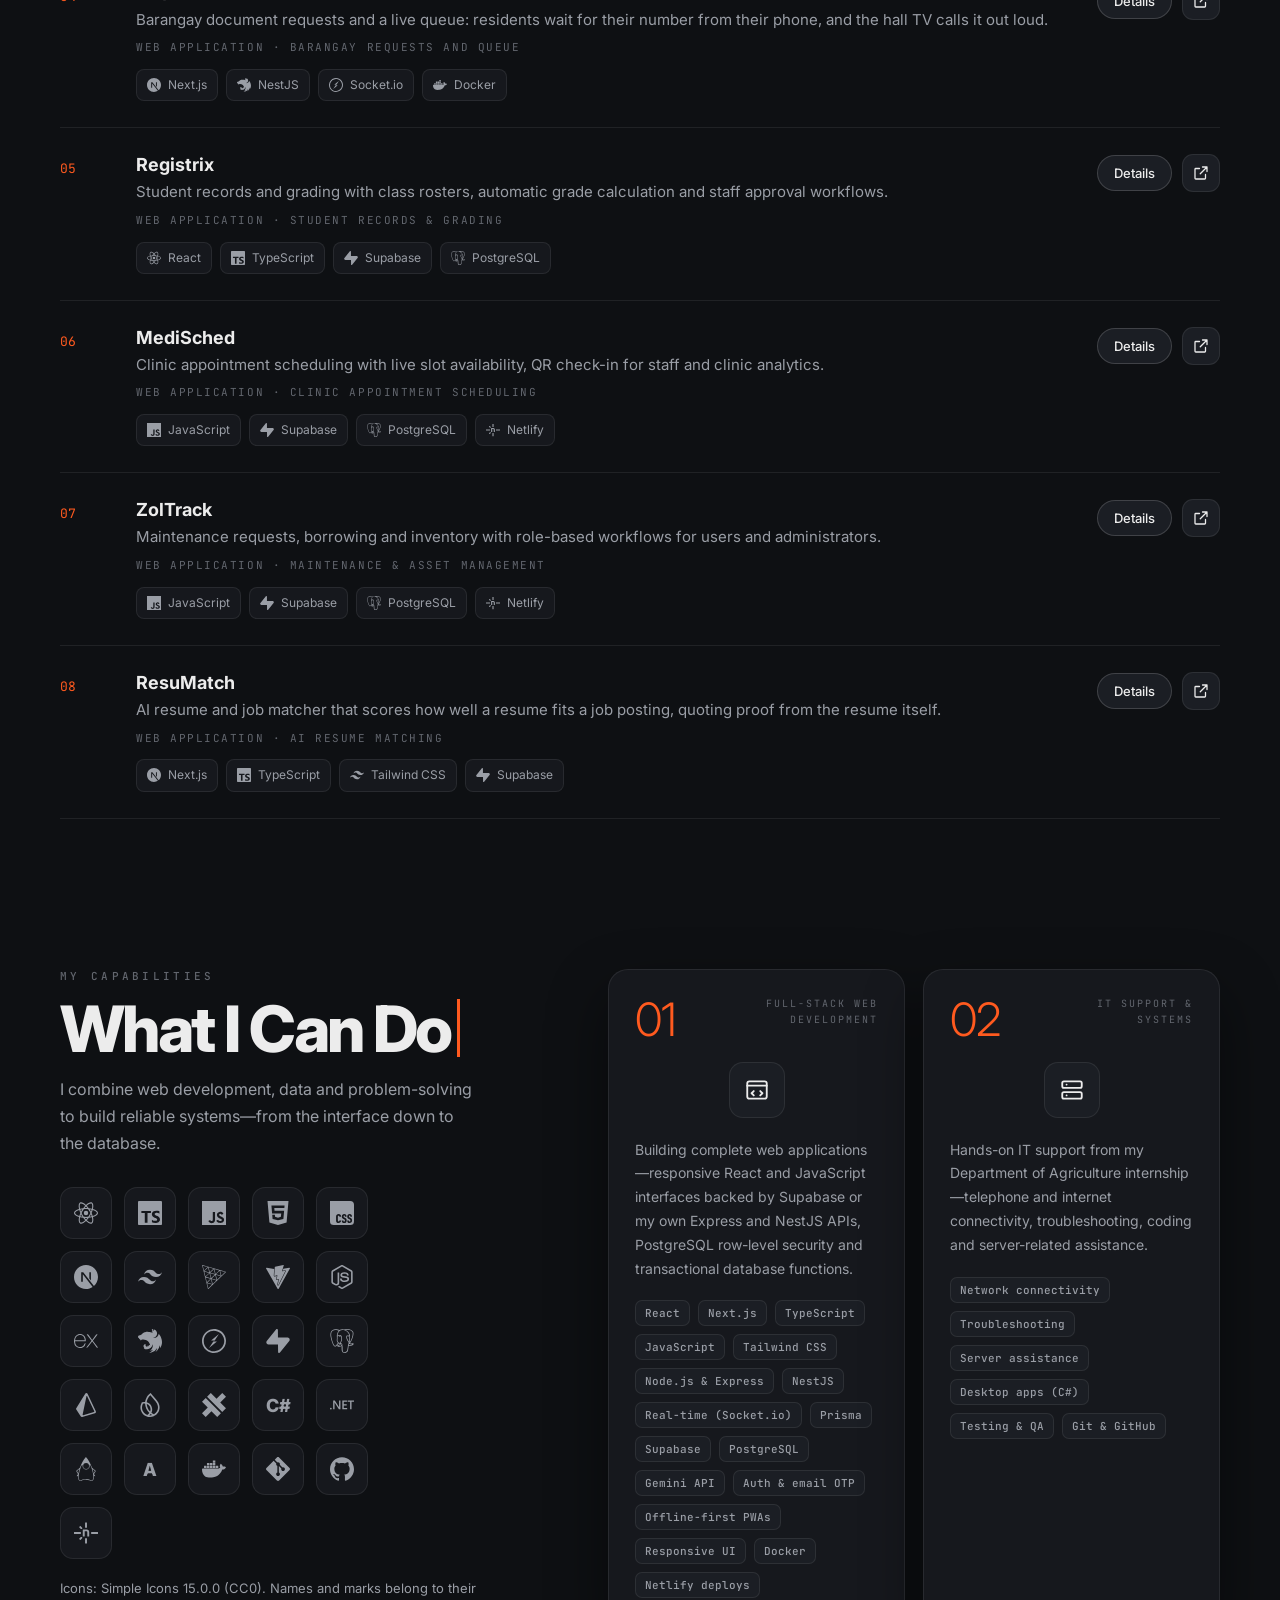
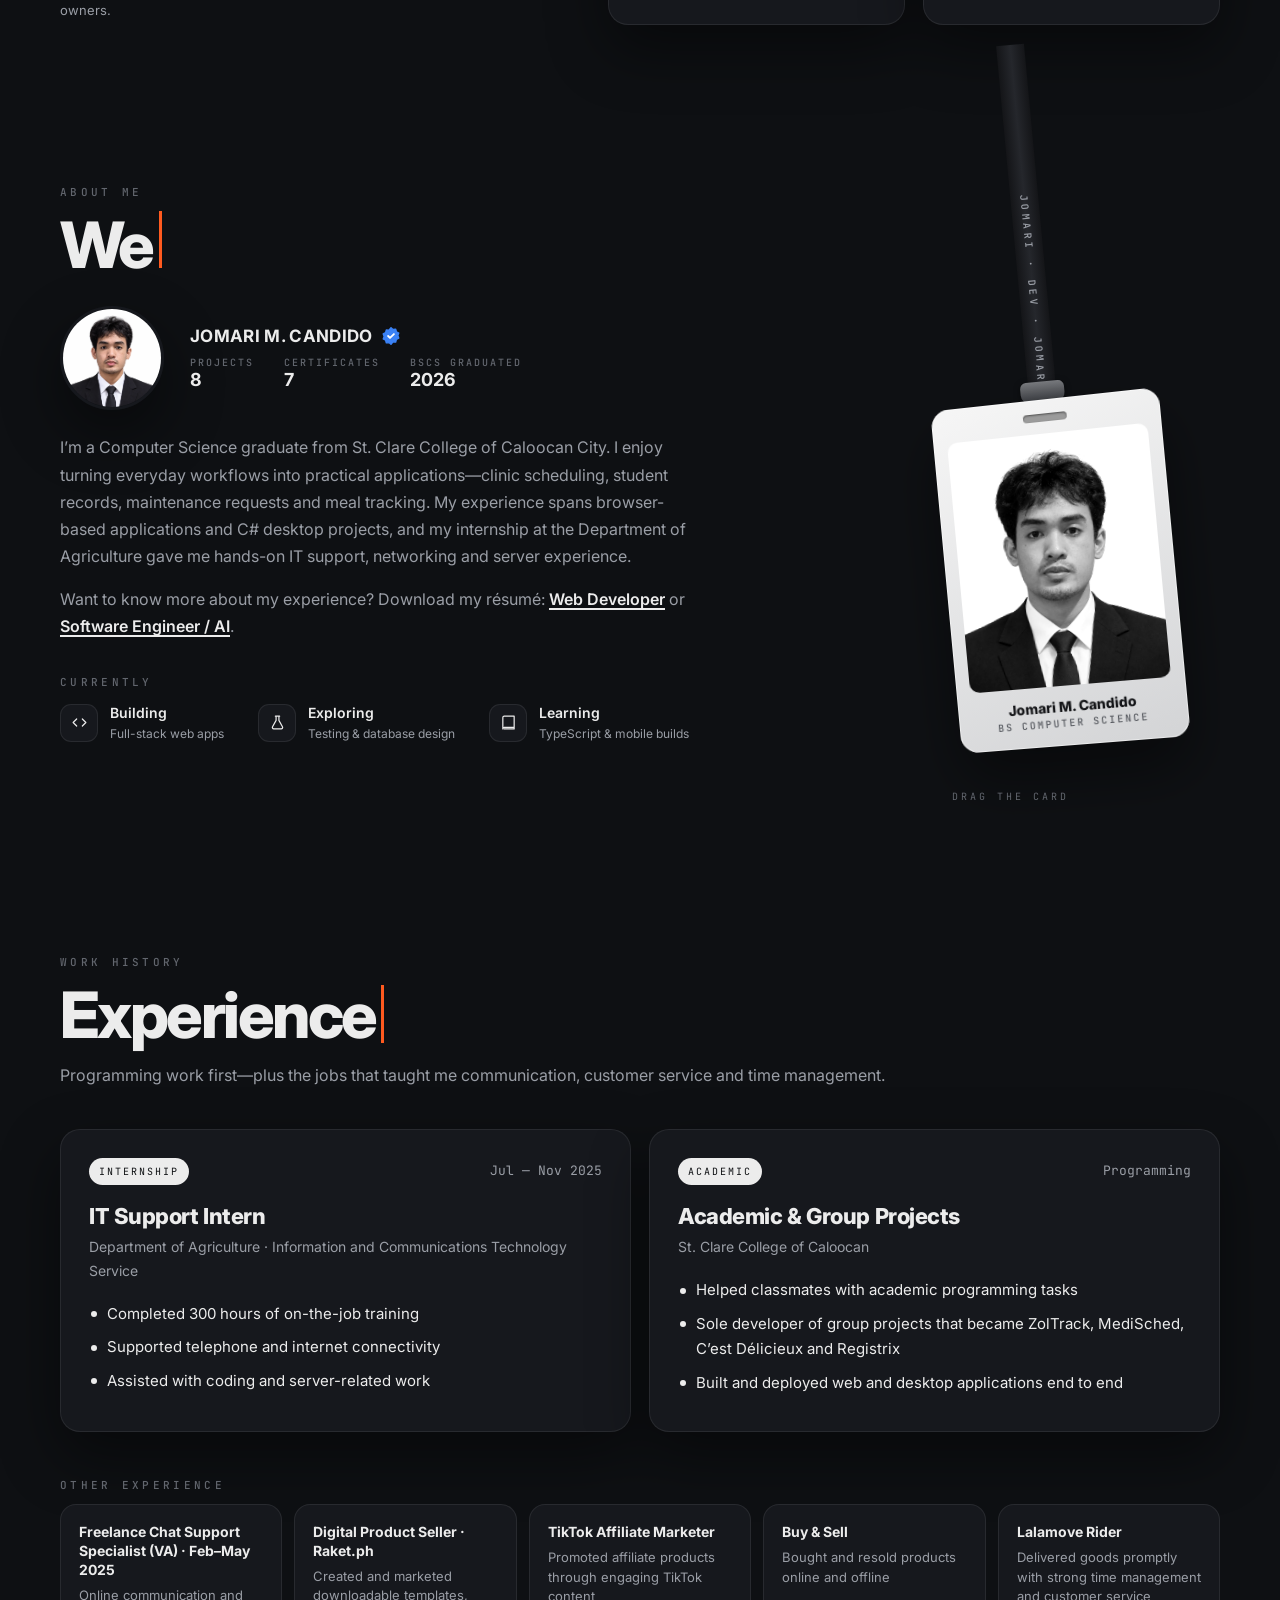
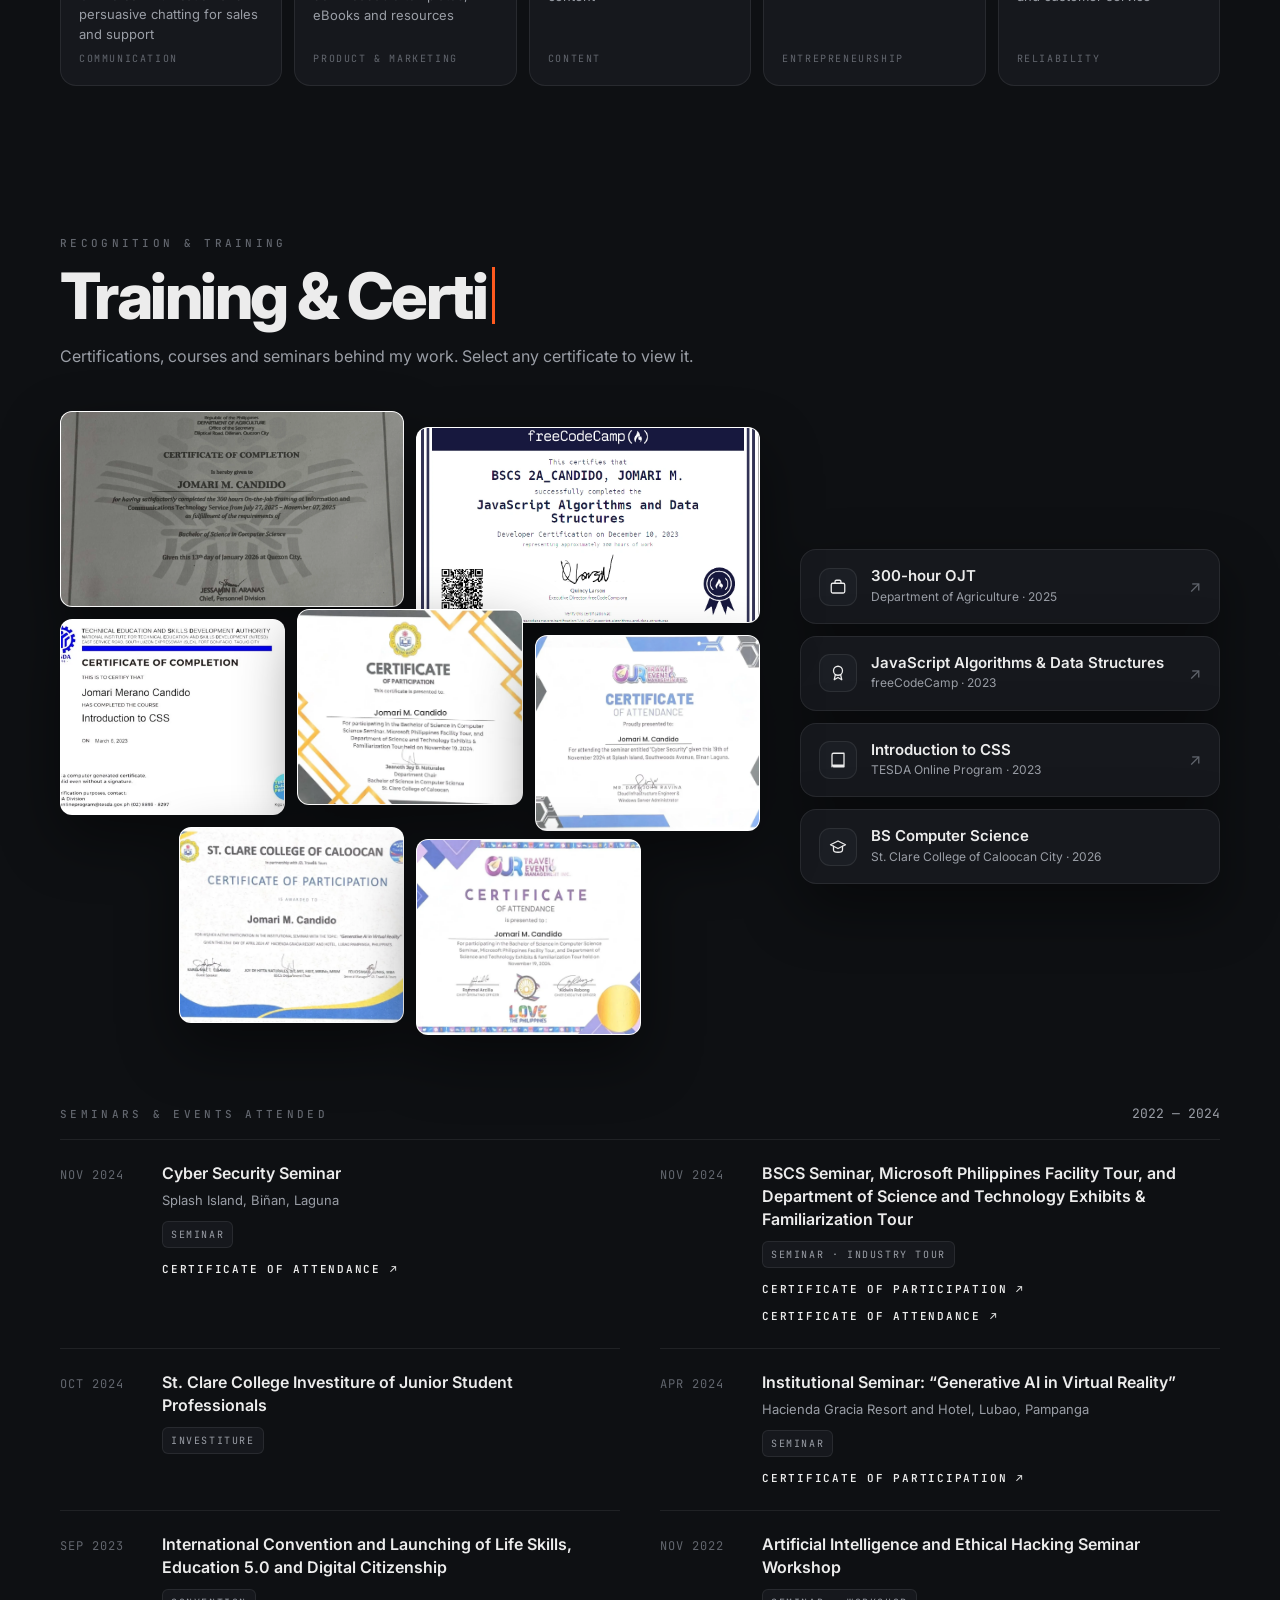
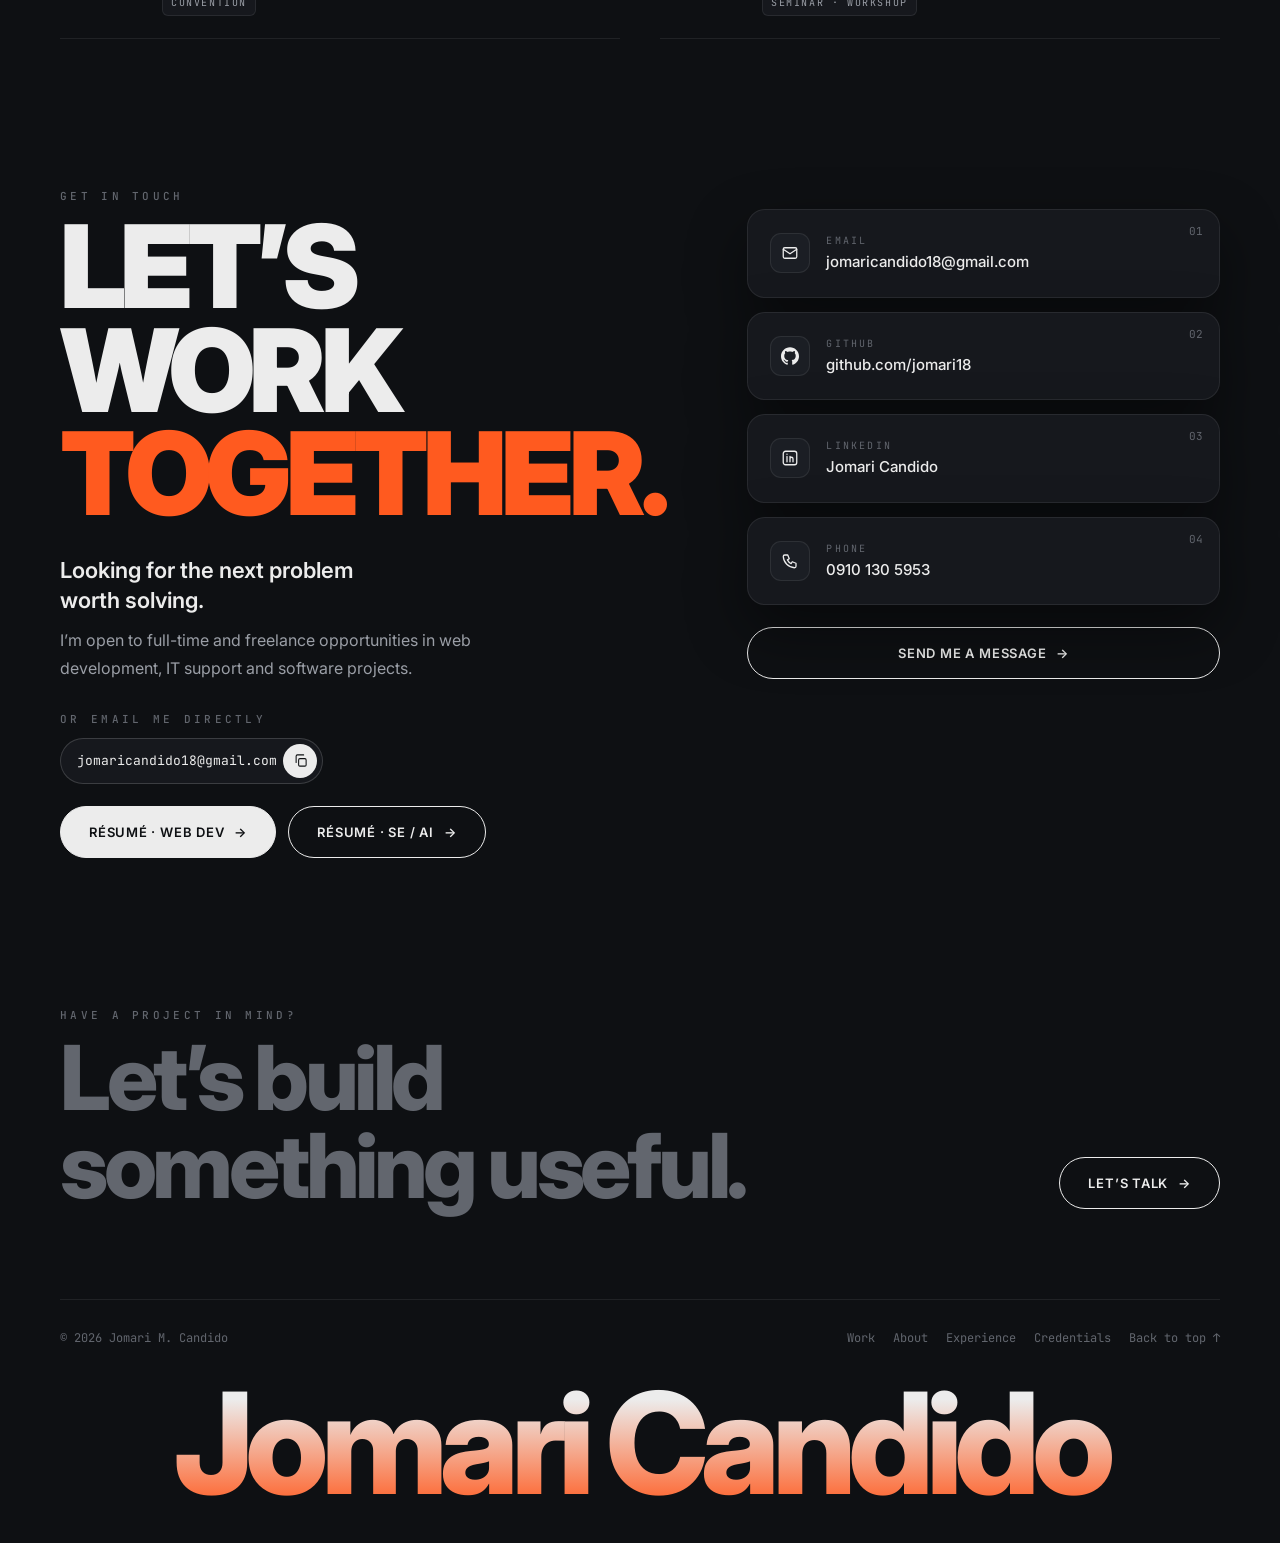
==== commit dad1fa09: "Add Software Engineer / AI resume download" ====
--- a/index.html
+++ b/index.html
@@ -390,7 +390,7 @@
         </div>
       </div>
       <p class="bio">I’m a Computer Science graduate from St. Clare College of Caloocan City. I enjoy turning everyday workflows into practical applications—clinic scheduling, student records, maintenance requests and meal tracking. My experience spans browser-based applications and C# desktop projects, and my internship at the Department of Agriculture gave me hands-on IT support, networking and server experience.</p>
-      <p class="bio">Want to know more about my experience? <a class="strong-link" href="assets/Jomari-Candido-Resume.pdf" download>Download my résumé</a>.</p>
+      <p class="bio">Want to know more about my experience? Download my résumé: <a class="strong-link" href="assets/Jomari-Candido-Resume.pdf" download>Web Developer</a> or <a class="strong-link" href="assets/Jomari-Candido-Resume-SE-AI.pdf" download>Software Engineer / AI</a>.</p>
       <p class="eyebrow currently-label">Currently</p>
       <ul class="currently">
         <li><span class="cur-icon"><svg viewBox="0 0 24 24" aria-hidden="true"><path d="m8 7-5 5 5 5M16 7l5 5-5 5"/></svg></span><span><strong>Building</strong><small>Full-stack web apps</small></span></li>
@@ -492,7 +492,7 @@
       <p class="muted">I’m open to full-time and freelance opportunities in web development, IT support and software projects.</p>
       <p class="eyebrow copy-label">Or email me directly</p>
       <div class="copy-pill"><span class="mono">jomaricandido18@gmail.com</span><button type="button" id="copy-email" aria-label="Copy email address"><svg viewBox="0 0 24 24" aria-hidden="true"><rect x="9" y="9" width="12" height="12" rx="2"/><path d="M5 15V5a2 2 0 0 1 2-2h10"/></svg></button><span class="copy-status" id="copy-status" role="status" aria-live="polite"></span></div>
-      <a class="btn primary pill" href="assets/Jomari-Candido-Resume.pdf" download>Download résumé <span aria-hidden="true">→</span></a>
+      <div class="resume-btns"><a class="btn primary pill" href="assets/Jomari-Candido-Resume.pdf" download>Résumé · Web Dev <span aria-hidden="true">→</span></a><a class="btn outline pill" href="assets/Jomari-Candido-Resume-SE-AI.pdf" download>Résumé · SE / AI <span aria-hidden="true">→</span></a></div>
     </div>
     <div class="contact-cards">
       <a class="contact-card" href="mailto:jomaricandido18@gmail.com"><span class="cc-icon"><svg viewBox="0 0 24 24" aria-hidden="true"><rect x="3" y="5" width="18" height="14" rx="2"/><path d="m3 7 9 6 9-6"/></svg></span><span class="cc-text"><small class="mono">Email</small><strong>jomaricandido18@gmail.com</strong></span><span class="cc-num mono">01</span></a>
--- a/style.css
+++ b/style.css
@@ -567,3 +567,4 @@
 /* Only phones need the gallery clipped; wider screens show the full side cards */
 @media (max-width:1320px){.coverflow{overflow-x:clip}}
 @media (max-width:760px){.footer-name{margin-bottom:84px}}
+.resume-btns{display:flex;flex-wrap:wrap;gap:12px}
